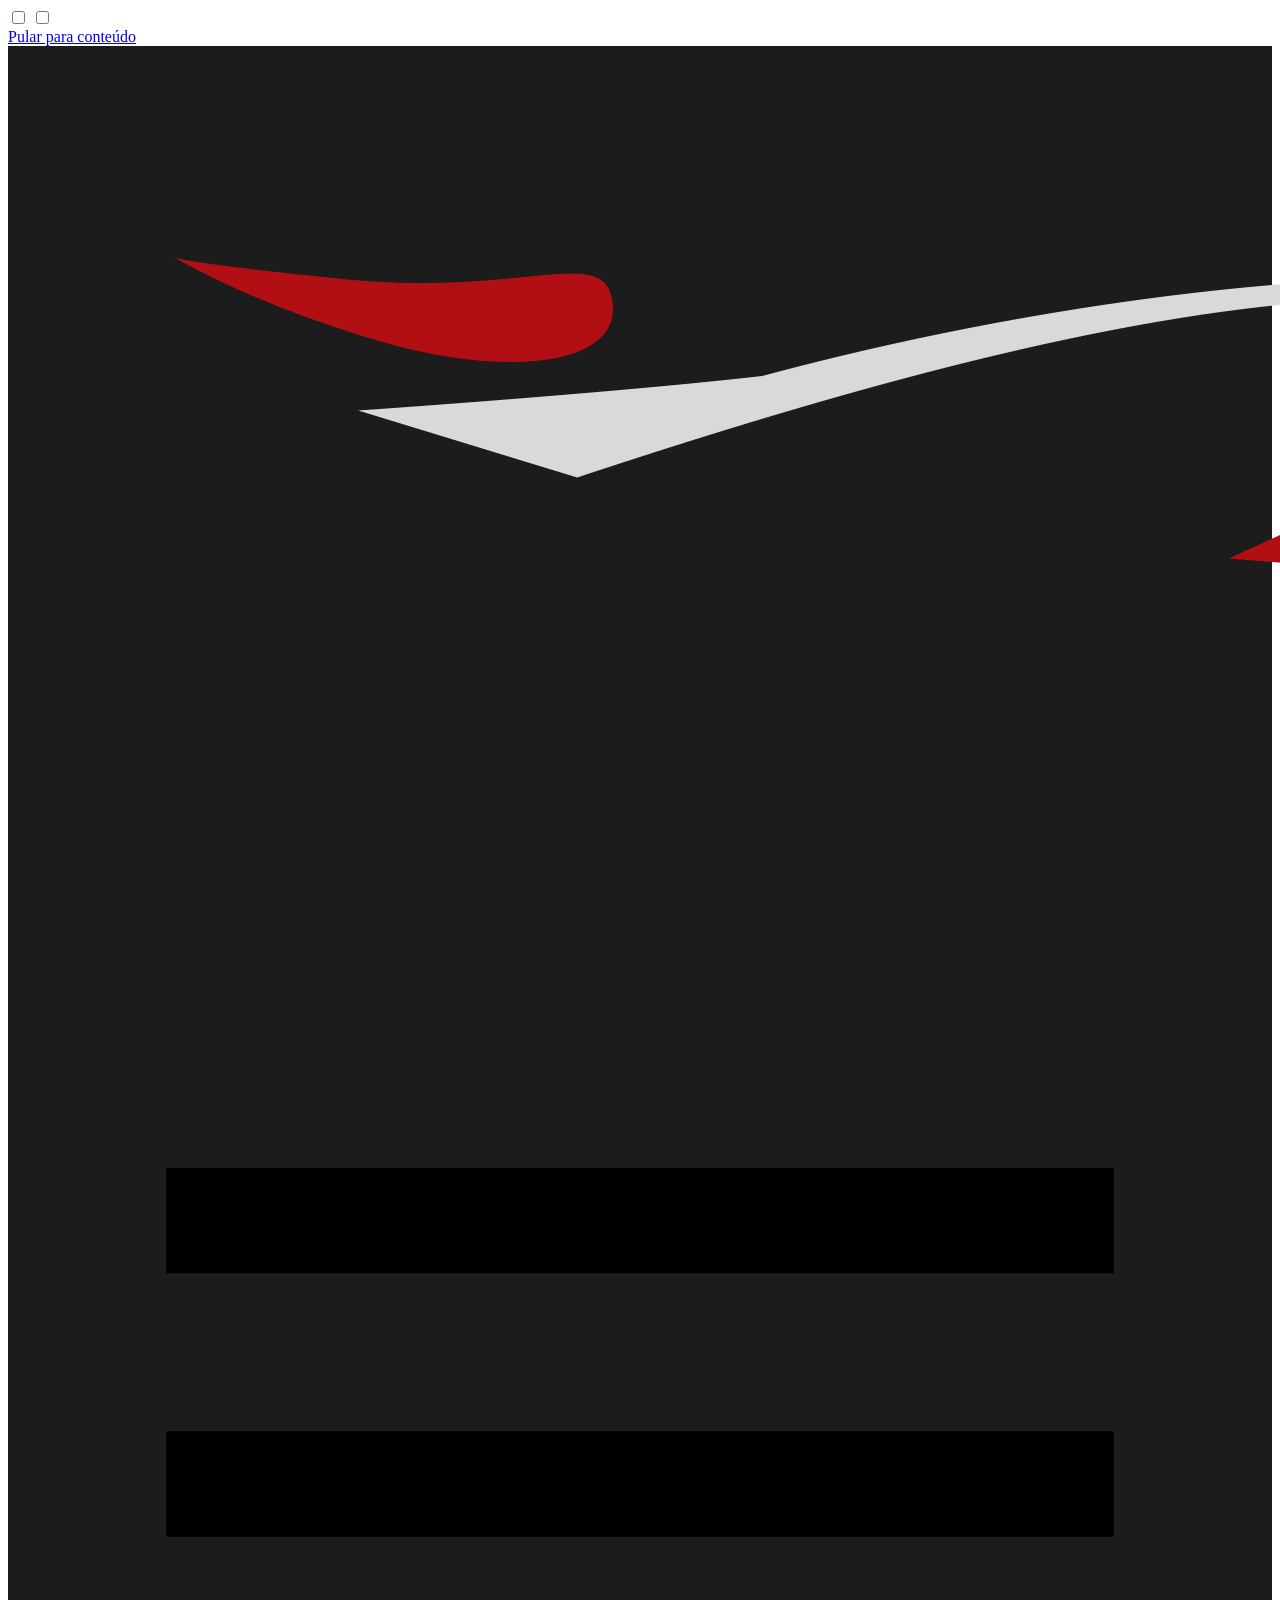
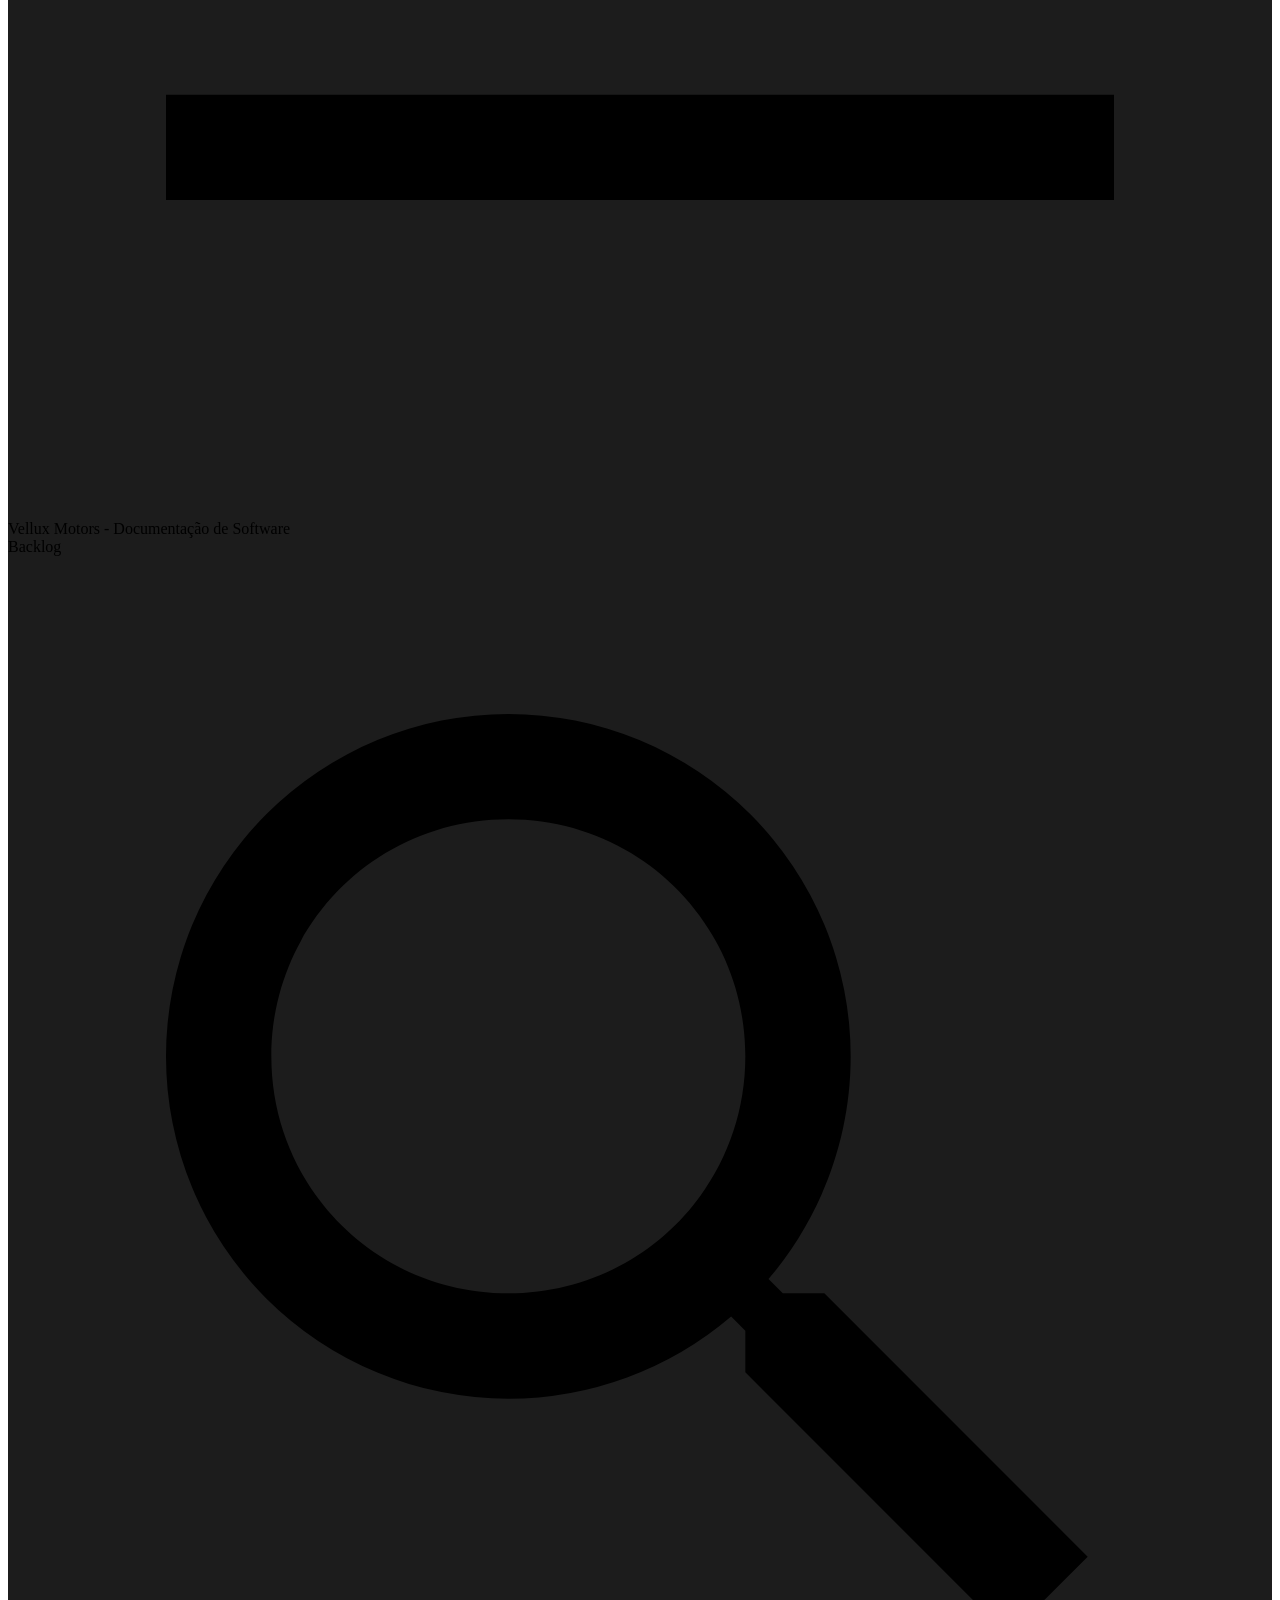
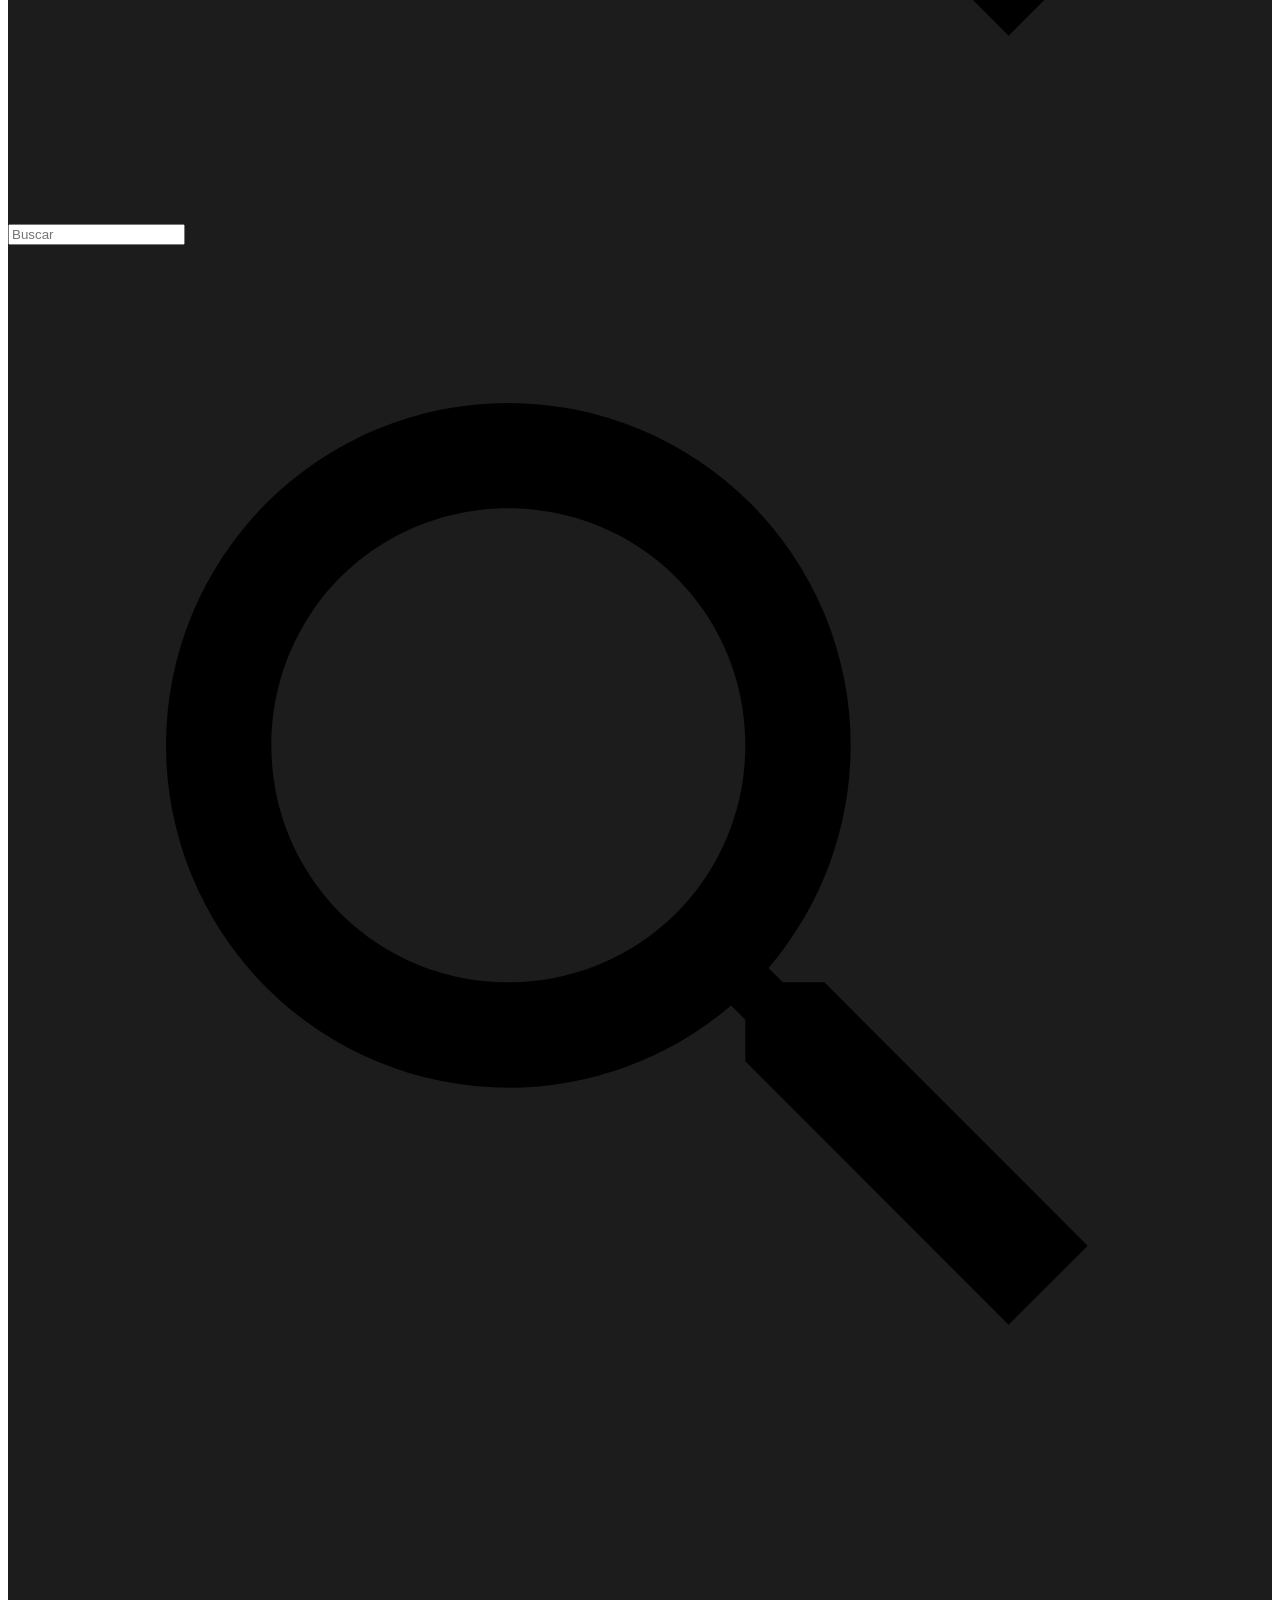
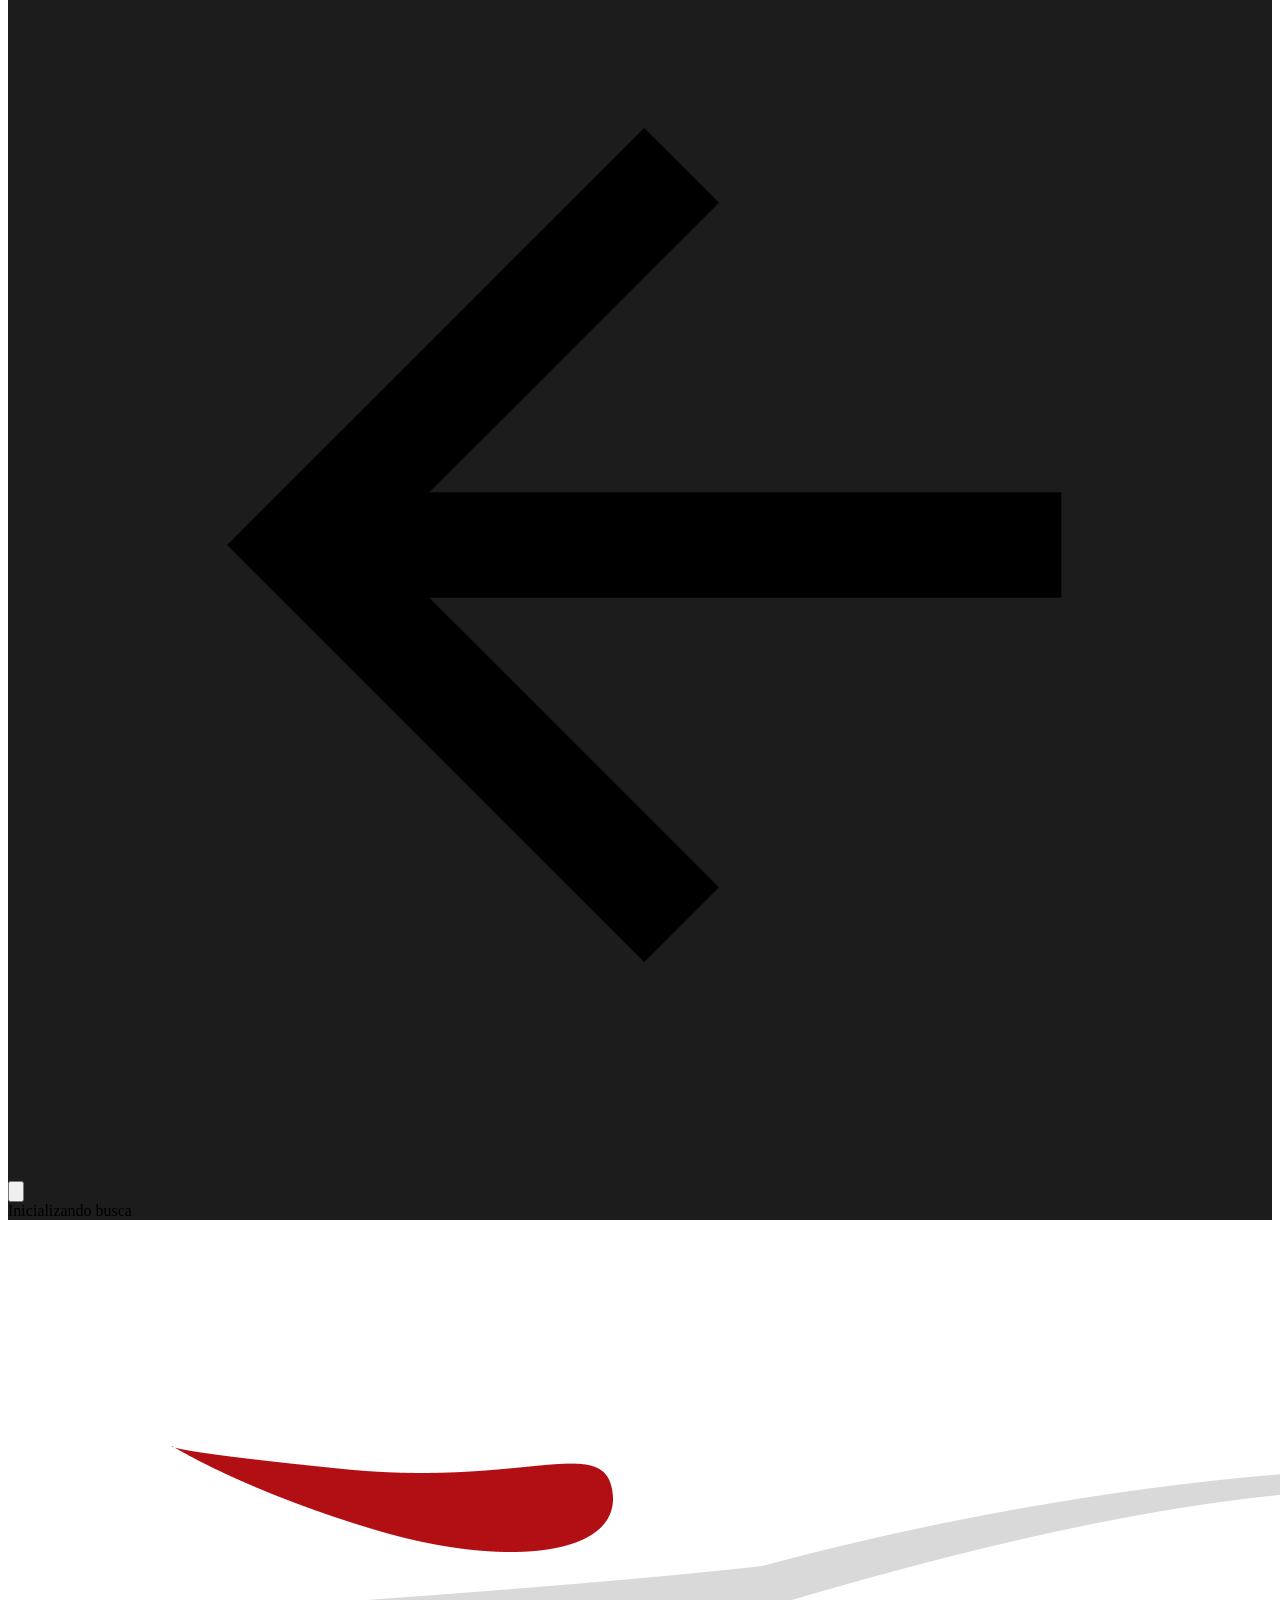
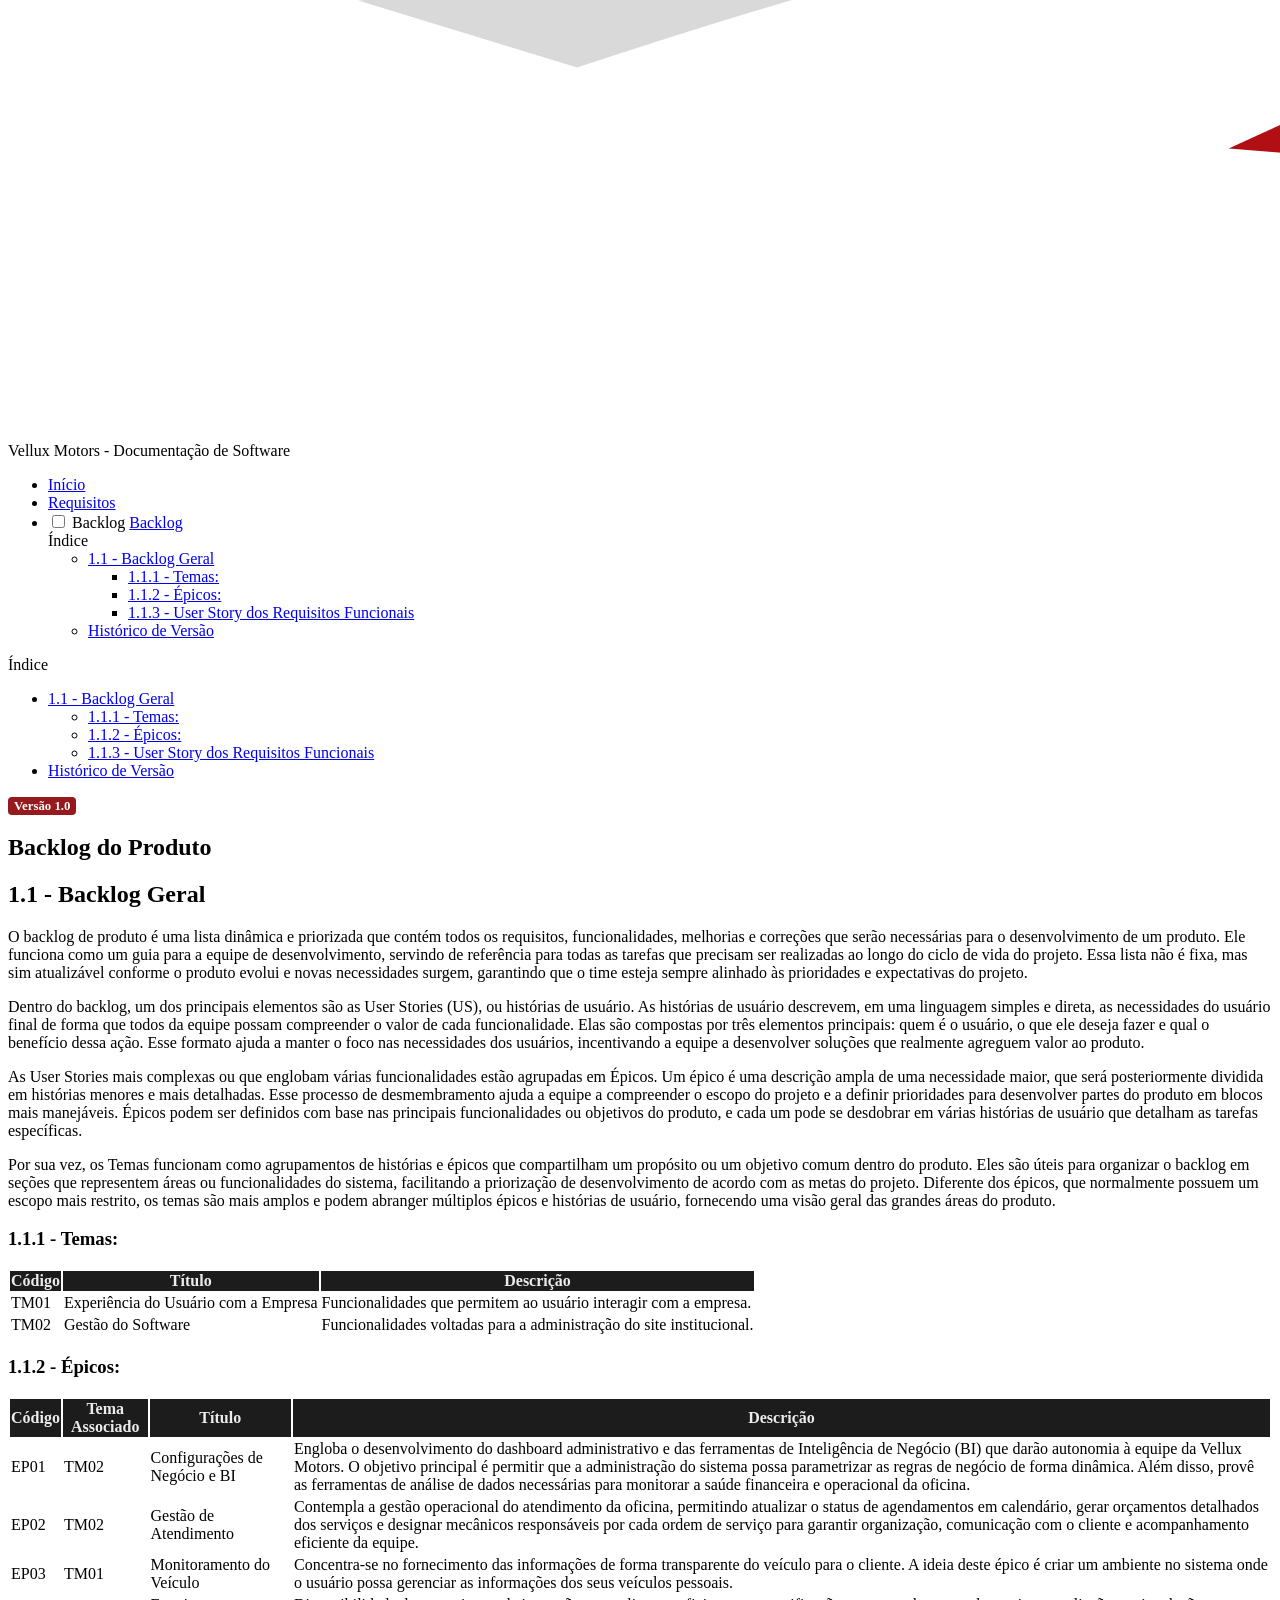
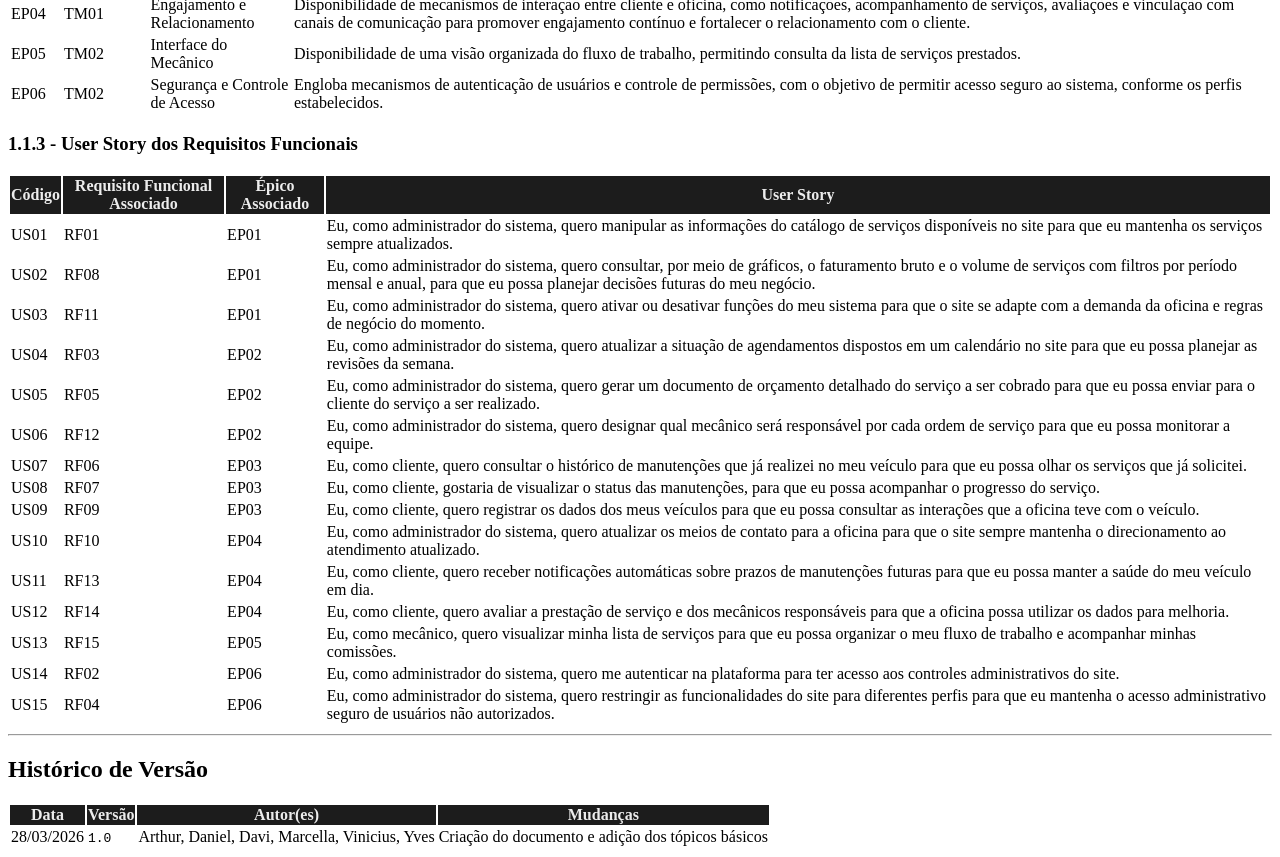
==== pages/backlog/index.html @ 157ed8d1 "Deployed 8b0c103 with MkDocs version: 1.6.1" ====
<!doctype html>
<html lang="pt" class="no-js">
  <head>
    
      <meta charset="utf-8">
      <meta name="viewport" content="width=device-width,initial-scale=1">
      
      
      
      
        <link rel="prev" href="../requisitos/">
      
      
      
        
      
      
      <link rel="icon" href="../../assets/VelluxMotorsFavicon.png">
      <meta name="generator" content="mkdocs-1.6.1, mkdocs-material-9.7.6">
    
    
      
        <title>Backlog - Vellux Motors - Documentação de Software</title>
      
    
    
      <link rel="stylesheet" href="../../assets/stylesheets/main.484c7ddc.min.css">
      
      


    
    
      
    
    
      
        
        
        <link rel="preconnect" href="https://fonts.gstatic.com" crossorigin>
        <link rel="stylesheet" href="https://fonts.googleapis.com/css?family=Roboto:300,300i,400,400i,700,700i%7CRoboto+Mono:400,400i,700,700i&display=fallback">
        <style>:root{--md-text-font:"Roboto";--md-code-font:"Roboto Mono"}</style>
      
    
    
      <link rel="stylesheet" href="../../stylesheets/styles.css">
    
    <script>__md_scope=new URL("../..",location),__md_hash=e=>[...e].reduce(((e,_)=>(e<<5)-e+_.charCodeAt(0)),0),__md_get=(e,_=localStorage,t=__md_scope)=>JSON.parse(_.getItem(t.pathname+"."+e)),__md_set=(e,_,t=localStorage,a=__md_scope)=>{try{t.setItem(a.pathname+"."+e,JSON.stringify(_))}catch(e){}}</script>
    
      

    
    
  </head>
  
  
    <body dir="ltr">
  
    
    <input class="md-toggle" data-md-toggle="drawer" type="checkbox" id="__drawer" autocomplete="off">
    <input class="md-toggle" data-md-toggle="search" type="checkbox" id="__search" autocomplete="off">
    <label class="md-overlay" for="__drawer"></label>
    <div data-md-component="skip">
      
        
        <a href="#backlog-do-produto" class="md-skip">
          Pular para conteúdo
        </a>
      
    </div>
    <div data-md-component="announce">
      
    </div>
    
    
      

  

<header class="md-header md-header--shadow" data-md-component="header">
  <nav class="md-header__inner md-grid" aria-label="Cabeçalho">
    <a href="../.." title="Vellux Motors - Documentação de Software" class="md-header__button md-logo" aria-label="Vellux Motors - Documentação de Software" data-md-component="logo">
      
  <img src="../../assets/VelluxMotorsLogo.png" alt="logo">

    </a>
    <label class="md-header__button md-icon" for="__drawer">
      
      <svg xmlns="http://www.w3.org/2000/svg" viewBox="0 0 24 24"><path d="M3 6h18v2H3zm0 5h18v2H3zm0 5h18v2H3z"/></svg>
    </label>
    <div class="md-header__title" data-md-component="header-title">
      <div class="md-header__ellipsis">
        <div class="md-header__topic">
          <span class="md-ellipsis">
            Vellux Motors - Documentação de Software
          </span>
        </div>
        <div class="md-header__topic" data-md-component="header-topic">
          <span class="md-ellipsis">
            
              Backlog
            
          </span>
        </div>
      </div>
    </div>
    
    
      <script>var palette=__md_get("__palette");if(palette&&palette.color){if("(prefers-color-scheme)"===palette.color.media){var media=matchMedia("(prefers-color-scheme: light)"),input=document.querySelector(media.matches?"[data-md-color-media='(prefers-color-scheme: light)']":"[data-md-color-media='(prefers-color-scheme: dark)']");palette.color.media=input.getAttribute("data-md-color-media"),palette.color.scheme=input.getAttribute("data-md-color-scheme"),palette.color.primary=input.getAttribute("data-md-color-primary"),palette.color.accent=input.getAttribute("data-md-color-accent")}for(var[key,value]of Object.entries(palette.color))document.body.setAttribute("data-md-color-"+key,value)}</script>
    
    
    
      
      
        <label class="md-header__button md-icon" for="__search">
          
          <svg xmlns="http://www.w3.org/2000/svg" viewBox="0 0 24 24"><path d="M9.5 3A6.5 6.5 0 0 1 16 9.5c0 1.61-.59 3.09-1.56 4.23l.27.27h.79l5 5-1.5 1.5-5-5v-.79l-.27-.27A6.52 6.52 0 0 1 9.5 16 6.5 6.5 0 0 1 3 9.5 6.5 6.5 0 0 1 9.5 3m0 2C7 5 5 7 5 9.5S7 14 9.5 14 14 12 14 9.5 12 5 9.5 5"/></svg>
        </label>
        <div class="md-search" data-md-component="search" role="dialog">
  <label class="md-search__overlay" for="__search"></label>
  <div class="md-search__inner" role="search">
    <form class="md-search__form" name="search">
      <input type="text" class="md-search__input" name="query" aria-label="Buscar" placeholder="Buscar" autocapitalize="off" autocorrect="off" autocomplete="off" spellcheck="false" data-md-component="search-query" required>
      <label class="md-search__icon md-icon" for="__search">
        
        <svg xmlns="http://www.w3.org/2000/svg" viewBox="0 0 24 24"><path d="M9.5 3A6.5 6.5 0 0 1 16 9.5c0 1.61-.59 3.09-1.56 4.23l.27.27h.79l5 5-1.5 1.5-5-5v-.79l-.27-.27A6.52 6.52 0 0 1 9.5 16 6.5 6.5 0 0 1 3 9.5 6.5 6.5 0 0 1 9.5 3m0 2C7 5 5 7 5 9.5S7 14 9.5 14 14 12 14 9.5 12 5 9.5 5"/></svg>
        
        <svg xmlns="http://www.w3.org/2000/svg" viewBox="0 0 24 24"><path d="M20 11v2H8l5.5 5.5-1.42 1.42L4.16 12l7.92-7.92L13.5 5.5 8 11z"/></svg>
      </label>
      <nav class="md-search__options" aria-label="Pesquisar">
        
        <button type="reset" class="md-search__icon md-icon" title="Limpar" aria-label="Limpar" tabindex="-1">
          
          <svg xmlns="http://www.w3.org/2000/svg" viewBox="0 0 24 24"><path d="M19 6.41 17.59 5 12 10.59 6.41 5 5 6.41 10.59 12 5 17.59 6.41 19 12 13.41 17.59 19 19 17.59 13.41 12z"/></svg>
        </button>
      </nav>
      
    </form>
    <div class="md-search__output">
      <div class="md-search__scrollwrap" tabindex="0" data-md-scrollfix>
        <div class="md-search-result" data-md-component="search-result">
          <div class="md-search-result__meta">
            Inicializando busca
          </div>
          <ol class="md-search-result__list" role="presentation"></ol>
        </div>
      </div>
    </div>
  </div>
</div>
      
    
    
  </nav>
  
</header>
    
    <div class="md-container" data-md-component="container">
      
      
        
          
        
      
      <main class="md-main" data-md-component="main">
        <div class="md-main__inner md-grid">
          
            
              
              <div class="md-sidebar md-sidebar--primary" data-md-component="sidebar" data-md-type="navigation" >
                <div class="md-sidebar__scrollwrap">
                  <div class="md-sidebar__inner">
                    



<nav class="md-nav md-nav--primary" aria-label="Navegação" data-md-level="0">
  <label class="md-nav__title" for="__drawer">
    <a href="../.." title="Vellux Motors - Documentação de Software" class="md-nav__button md-logo" aria-label="Vellux Motors - Documentação de Software" data-md-component="logo">
      
  <img src="../../assets/VelluxMotorsLogo.png" alt="logo">

    </a>
    Vellux Motors - Documentação de Software
  </label>
  
  <ul class="md-nav__list" data-md-scrollfix>
    
      
      
  
  
  
  
    <li class="md-nav__item">
      <a href="../.." class="md-nav__link">
        
  
  
  <span class="md-ellipsis">
    
  
    Início
  

    
  </span>
  
  

      </a>
    </li>
  

    
      
      
  
  
  
  
    <li class="md-nav__item">
      <a href="../requisitos/" class="md-nav__link">
        
  
  
  <span class="md-ellipsis">
    
  
    Requisitos
  

    
  </span>
  
  

      </a>
    </li>
  

    
      
      
  
  
    
  
  
  
    <li class="md-nav__item md-nav__item--active">
      
      <input class="md-nav__toggle md-toggle" type="checkbox" id="__toc">
      
      
        
      
      
        <label class="md-nav__link md-nav__link--active" for="__toc">
          
  
  
  <span class="md-ellipsis">
    
  
    Backlog
  

    
  </span>
  
  

          <span class="md-nav__icon md-icon"></span>
        </label>
      
      <a href="./" class="md-nav__link md-nav__link--active">
        
  
  
  <span class="md-ellipsis">
    
  
    Backlog
  

    
  </span>
  
  

      </a>
      
        

<nav class="md-nav md-nav--secondary" aria-label="Índice">
  
  
  
    
  
  
    <label class="md-nav__title" for="__toc">
      <span class="md-nav__icon md-icon"></span>
      Índice
    </label>
    <ul class="md-nav__list" data-md-component="toc" data-md-scrollfix>
      
        <li class="md-nav__item">
  <a href="#11-backlog-geral" class="md-nav__link">
    <span class="md-ellipsis">
      
        1.1 - Backlog Geral
      
    </span>
  </a>
  
    <nav class="md-nav" aria-label="1.1 - Backlog Geral">
      <ul class="md-nav__list">
        
          <li class="md-nav__item">
  <a href="#111-temas" class="md-nav__link">
    <span class="md-ellipsis">
      
        1.1.1 - Temas:
      
    </span>
  </a>
  
</li>
        
          <li class="md-nav__item">
  <a href="#112-epicos" class="md-nav__link">
    <span class="md-ellipsis">
      
        1.1.2 - Épicos:
      
    </span>
  </a>
  
</li>
        
          <li class="md-nav__item">
  <a href="#113-user-story-dos-requisitos-funcionais" class="md-nav__link">
    <span class="md-ellipsis">
      
        1.1.3 - User Story dos Requisitos Funcionais
      
    </span>
  </a>
  
</li>
        
      </ul>
    </nav>
  
</li>
      
        <li class="md-nav__item">
  <a href="#historico-de-versao" class="md-nav__link">
    <span class="md-ellipsis">
      
        Histórico de Versão
      
    </span>
  </a>
  
</li>
      
    </ul>
  
</nav>
      
    </li>
  

    
  </ul>
</nav>
                  </div>
                </div>
              </div>
            
            
              
              <div class="md-sidebar md-sidebar--secondary" data-md-component="sidebar" data-md-type="toc" >
                <div class="md-sidebar__scrollwrap">
                  <div class="md-sidebar__inner">
                    

<nav class="md-nav md-nav--secondary" aria-label="Índice">
  
  
  
    
  
  
    <label class="md-nav__title" for="__toc">
      <span class="md-nav__icon md-icon"></span>
      Índice
    </label>
    <ul class="md-nav__list" data-md-component="toc" data-md-scrollfix>
      
        <li class="md-nav__item">
  <a href="#11-backlog-geral" class="md-nav__link">
    <span class="md-ellipsis">
      
        1.1 - Backlog Geral
      
    </span>
  </a>
  
    <nav class="md-nav" aria-label="1.1 - Backlog Geral">
      <ul class="md-nav__list">
        
          <li class="md-nav__item">
  <a href="#111-temas" class="md-nav__link">
    <span class="md-ellipsis">
      
        1.1.1 - Temas:
      
    </span>
  </a>
  
</li>
        
          <li class="md-nav__item">
  <a href="#112-epicos" class="md-nav__link">
    <span class="md-ellipsis">
      
        1.1.2 - Épicos:
      
    </span>
  </a>
  
</li>
        
          <li class="md-nav__item">
  <a href="#113-user-story-dos-requisitos-funcionais" class="md-nav__link">
    <span class="md-ellipsis">
      
        1.1.3 - User Story dos Requisitos Funcionais
      
    </span>
  </a>
  
</li>
        
      </ul>
    </nav>
  
</li>
      
        <li class="md-nav__item">
  <a href="#historico-de-versao" class="md-nav__link">
    <span class="md-ellipsis">
      
        Histórico de Versão
      
    </span>
  </a>
  
</li>
      
    </ul>
  
</nav>
                  </div>
                </div>
              </div>
            
          
          
            <div class="md-content" data-md-component="content">
              
              <article class="md-content__inner md-typeset">
                
                  



<p><span style="background-color:#96191d; color:white; font-size:0.8em; font-weight: bold; padding:2px 6px; border-radius:4px;">Versão 1.0</span></p>
<h1 id="backlog-do-produto">Backlog do Produto</h1>
<h2 id="11-backlog-geral">1.1 - Backlog Geral</h2>
<p>O backlog de produto é uma lista dinâmica e priorizada que contém todos os requisitos, funcionalidades, melhorias e correções que serão necessárias para o desenvolvimento de um produto. Ele funciona como um guia para a equipe de desenvolvimento, servindo de referência para todas as tarefas que precisam ser realizadas ao longo do ciclo de vida do projeto. Essa lista não é fixa, mas sim atualizável conforme o produto evolui e novas necessidades surgem, garantindo que o time esteja sempre alinhado às prioridades e expectativas do projeto.</p>
<p>Dentro do backlog, um dos principais elementos são as User Stories (US), ou histórias de usuário. As histórias de usuário descrevem, em uma linguagem simples e direta, as necessidades do usuário final de forma que todos da equipe possam compreender o valor de cada funcionalidade. Elas são compostas por três elementos principais: quem é o usuário, o que ele deseja fazer e qual o benefício dessa ação. Esse formato ajuda a manter o foco nas necessidades dos usuários, incentivando a equipe a desenvolver soluções que realmente agreguem valor ao produto.</p>
<p>As User Stories mais complexas ou que englobam várias funcionalidades estão agrupadas em Épicos. Um épico é uma descrição ampla de uma necessidade maior, que será posteriormente dividida em histórias menores e mais detalhadas. Esse processo de desmembramento ajuda a equipe a compreender o escopo do projeto e a definir prioridades para desenvolver partes do produto em blocos mais manejáveis. Épicos podem ser definidos com base nas principais funcionalidades ou objetivos do produto, e cada um pode se desdobrar em várias histórias de usuário que detalham as tarefas específicas.</p>
<p>Por sua vez, os Temas funcionam como agrupamentos de histórias e épicos que compartilham um propósito ou um objetivo comum dentro do produto. Eles são úteis para organizar o backlog em seções que representem áreas ou funcionalidades do sistema, facilitando a priorização de desenvolvimento de acordo com as metas do projeto. Diferente dos épicos, que normalmente possuem um escopo mais restrito, os temas são mais amplos e podem abranger múltiplos épicos e histórias de usuário, fornecendo uma visão geral das grandes áreas do produto.</p>
<h3 id="111-temas">1.1.1 - Temas:</h3>
<table>
<thead>
<tr>
<th>Código</th>
<th>Título</th>
<th>Descrição</th>
</tr>
</thead>
<tbody>
<tr>
<td>TM01</td>
<td>Experiência do Usuário com a Empresa</td>
<td>Funcionalidades que permitem ao usuário interagir com a empresa.</td>
</tr>
<tr>
<td>TM02</td>
<td>Gestão do Software</td>
<td>Funcionalidades voltadas para a administração do site institucional.</td>
</tr>
</tbody>
</table>
<h3 id="112-epicos">1.1.2 - Épicos:</h3>
<table>
<thead>
<tr>
<th>Código</th>
<th>Tema Associado</th>
<th>Título</th>
<th>Descrição</th>
</tr>
</thead>
<tbody>
<tr>
<td>EP01</td>
<td>TM02</td>
<td>Configurações de Negócio e BI</td>
<td>Engloba o desenvolvimento do dashboard administrativo e das ferramentas de Inteligência de Negócio (BI) que darão autonomia à equipe da Vellux Motors. O objetivo principal é permitir que a administração do sistema possa parametrizar as regras de negócio de forma dinâmica. Além disso, provê as ferramentas de análise de dados necessárias para monitorar a saúde financeira e operacional da oficina.</td>
</tr>
<tr>
<td>EP02</td>
<td>TM02</td>
<td>Gestão de Atendimento</td>
<td>Contempla a gestão operacional do atendimento da oficina, permitindo atualizar o status de agendamentos em calendário, gerar orçamentos detalhados dos serviços e designar mecânicos responsáveis por cada ordem de serviço para garantir organização, comunicação com o cliente e acompanhamento eficiente da equipe.</td>
</tr>
<tr>
<td>EP03</td>
<td>TM01</td>
<td>Monitoramento do Veículo</td>
<td>Concentra-se no fornecimento das informações de forma transparente do veículo para o cliente. A ideia deste épico é criar um ambiente no sistema onde o usuário possa gerenciar as informações dos seus veículos pessoais.</td>
</tr>
<tr>
<td>EP04</td>
<td>TM01</td>
<td>Engajamento e Relacionamento</td>
<td>Disponibilidade de mecanismos de interação entre cliente e oficina, como notificações, acompanhamento de serviços, avaliações e vinculação com canais de comunicação para promover engajamento contínuo e fortalecer o relacionamento com o cliente.</td>
</tr>
<tr>
<td>EP05</td>
<td>TM02</td>
<td>Interface do Mecânico</td>
<td>Disponibilidade de uma visão organizada do fluxo de trabalho, permitindo consulta da lista de serviços prestados.</td>
</tr>
<tr>
<td>EP06</td>
<td>TM02</td>
<td>Segurança e Controle de Acesso</td>
<td>Engloba mecanismos de autenticação de usuários e controle de permissões, com o objetivo de permitir acesso seguro ao sistema, conforme os perfis estabelecidos.</td>
</tr>
</tbody>
</table>
<h3 id="113-user-story-dos-requisitos-funcionais">1.1.3 - User Story dos Requisitos Funcionais</h3>
<table>
<thead>
<tr>
<th>Código</th>
<th>Requisito Funcional Associado</th>
<th>Épico Associado</th>
<th>User Story</th>
</tr>
</thead>
<tbody>
<tr>
<td>US01</td>
<td>RF01</td>
<td>EP01</td>
<td>Eu, como administrador do sistema, quero manipular as informações do catálogo de serviços disponíveis no site para que eu mantenha os serviços sempre atualizados.</td>
</tr>
<tr>
<td>US02</td>
<td>RF08</td>
<td>EP01</td>
<td>Eu, como administrador do sistema, quero consultar, por meio de gráficos, o faturamento bruto e o volume de serviços com filtros por período mensal e anual, para que eu possa planejar decisões futuras do meu negócio.</td>
</tr>
<tr>
<td>US03</td>
<td>RF11</td>
<td>EP01</td>
<td>Eu, como administrador do sistema, quero ativar ou desativar funções do meu sistema para que o site se adapte com a demanda da oficina e regras de negócio do momento.</td>
</tr>
<tr>
<td>US04</td>
<td>RF03</td>
<td>EP02</td>
<td>Eu, como administrador do sistema, quero atualizar a situação de agendamentos dispostos em um calendário no site para que eu possa planejar as revisões da semana.</td>
</tr>
<tr>
<td>US05</td>
<td>RF05</td>
<td>EP02</td>
<td>Eu, como administrador do sistema, quero gerar um documento de orçamento detalhado do serviço a ser cobrado para que eu possa enviar para o cliente do serviço a ser realizado.</td>
</tr>
<tr>
<td>US06</td>
<td>RF12</td>
<td>EP02</td>
<td>Eu, como administrador do sistema, quero designar qual mecânico será responsável por cada ordem de serviço para que eu possa monitorar a equipe.</td>
</tr>
<tr>
<td>US07</td>
<td>RF06</td>
<td>EP03</td>
<td>Eu, como cliente, quero consultar o histórico de manutenções que já realizei no meu veículo para que eu possa olhar os serviços que já solicitei.</td>
</tr>
<tr>
<td>US08</td>
<td>RF07</td>
<td>EP03</td>
<td>Eu, como cliente, gostaria de visualizar o status das manutenções, para que eu possa acompanhar o progresso do serviço.</td>
</tr>
<tr>
<td>US09</td>
<td>RF09</td>
<td>EP03</td>
<td>Eu, como cliente, quero registrar os dados dos meus veículos para que eu possa consultar as interações que a oficina teve com o veículo.</td>
</tr>
<tr>
<td>US10</td>
<td>RF10</td>
<td>EP04</td>
<td>Eu, como administrador do sistema, quero atualizar os meios de contato para a oficina para que o site sempre mantenha o direcionamento ao atendimento atualizado.</td>
</tr>
<tr>
<td>US11</td>
<td>RF13</td>
<td>EP04</td>
<td>Eu, como cliente, quero receber notificações automáticas sobre prazos de manutenções futuras para que eu possa manter a saúde do meu veículo em dia.</td>
</tr>
<tr>
<td>US12</td>
<td>RF14</td>
<td>EP04</td>
<td>Eu, como cliente, quero avaliar a prestação de serviço e dos mecânicos responsáveis para que a oficina possa utilizar os dados para melhoria.</td>
</tr>
<tr>
<td>US13</td>
<td>RF15</td>
<td>EP05</td>
<td>Eu, como mecânico, quero visualizar minha lista de serviços para que eu possa organizar o meu fluxo de trabalho e acompanhar minhas comissões.</td>
</tr>
<tr>
<td>US14</td>
<td>RF02</td>
<td>EP06</td>
<td>Eu, como administrador do sistema, quero me autenticar na plataforma para ter acesso aos controles administrativos do site.</td>
</tr>
<tr>
<td>US15</td>
<td>RF04</td>
<td>EP06</td>
<td>Eu, como administrador do sistema, quero restringir as funcionalidades do site para diferentes perfis para que eu mantenha o acesso administrativo seguro de usuários não autorizados.</td>
</tr>
</tbody>
</table>
<hr />
<h2 id="historico-de-versao">Histórico de Versão</h2>
<table>
<thead>
<tr>
<th>Data</th>
<th>Versão</th>
<th>Autor(es)</th>
<th>Mudanças</th>
</tr>
</thead>
<tbody>
<tr>
<td>28/03/2026</td>
<td><code>1.0</code></td>
<td>Arthur, Daniel, Davi, Marcella, Vinicius, Yves</td>
<td>Criação do documento e adição dos tópicos básicos</td>
</tr>
</tbody>
</table>












                
              </article>
            </div>
          
          
  <script>var tabs=__md_get("__tabs");if(Array.isArray(tabs))e:for(var set of document.querySelectorAll(".tabbed-set")){var labels=set.querySelector(".tabbed-labels");for(var tab of tabs)for(var label of labels.getElementsByTagName("label"))if(label.innerText.trim()===tab){var input=document.getElementById(label.htmlFor);input.checked=!0;continue e}}</script>

<script>var target=document.getElementById(location.hash.slice(1));target&&target.name&&(target.checked=target.name.startsWith("__tabbed_"))</script>
        </div>
        
          <button type="button" class="md-top md-icon" data-md-component="top" hidden>
  
  <svg xmlns="http://www.w3.org/2000/svg" viewBox="0 0 24 24"><path d="M13 20h-2V8l-5.5 5.5-1.42-1.42L12 4.16l7.92 7.92-1.42 1.42L13 8z"/></svg>
  Voltar para o topo
</button>
        
      </main>
      
        <footer class="md-footer">
  
  <div class="md-footer-meta md-typeset">
    <div class="md-footer-meta__inner md-grid">
      <div class="md-copyright">
  
  
    Made with
    <a href="https://squidfunk.github.io/mkdocs-material/" target="_blank" rel="noopener">
      Material for MkDocs
    </a>
  
</div>
      
    </div>
  </div>
</footer>
      
    </div>
    <div class="md-dialog" data-md-component="dialog">
      <div class="md-dialog__inner md-typeset"></div>
    </div>
    
    
    
      
      
      <script id="__config" type="application/json">{"annotate": null, "base": "../..", "features": ["content.code.annotate", "content.tabs.link", "header.autohide", "navigation.instant", "navigation.top", "navigation.tracking"], "search": "../../assets/javascripts/workers/search.2c215733.min.js", "tags": null, "translations": {"clipboard.copied": "Copiado para \u00e1rea de transfer\u00eancia", "clipboard.copy": "Copiar para \u00e1rea de transfer\u00eancia", "search.result.more.one": "mais 1 nesta p\u00e1gina", "search.result.more.other": "# mais nesta p\u00e1gina", "search.result.none": "Nenhum documento encontrado", "search.result.one": "1 documento encontrado", "search.result.other": "# documentos encontrados", "search.result.placeholder": "Digite para iniciar a busca", "search.result.term.missing": "Ausente", "select.version": "Selecione a vers\u00e3o"}, "version": null}</script>
    
    
      <script src="../../assets/javascripts/bundle.79ae519e.min.js"></script>
      
    
  </body>
</html>
---- assets/stylesheets/main.484c7ddc.min.css ----
@charset "UTF-8";html{-webkit-text-size-adjust:none;-moz-text-size-adjust:none;text-size-adjust:none;box-sizing:border-box}*,:after,:before{box-sizing:inherit}@media (prefers-reduced-motion){*,:after,:before{transition:none!important}}body{margin:0}a,button,input,label{-webkit-tap-highlight-color:transparent}a{color:inherit;text-decoration:none}hr{border:0;box-sizing:initial;display:block;height:.05rem;overflow:visible;padding:0}small{font-size:80%}sub,sup{line-height:1em}img{border-style:none}table{border-collapse:initial;border-spacing:0}td,th{font-weight:400;vertical-align:top}button{background:#0000;border:0;font-family:inherit;font-size:inherit;margin:0;padding:0}input{border:0;outline:none}:root{--md-primary-fg-color:#4051b5;--md-primary-fg-color--light:#5d6cc0;--md-primary-fg-color--dark:#303fa1;--md-primary-bg-color:#fff;--md-primary-bg-color--light:#ffffffb3;--md-accent-fg-color:#526cfe;--md-accent-fg-color--transparent:#526cfe1a;--md-accent-bg-color:#fff;--md-accent-bg-color--light:#ffffffb3}[data-md-color-scheme=default]{color-scheme:light}[data-md-color-scheme=default] img[src$="#gh-dark-mode-only"],[data-md-color-scheme=default] img[src$="#only-dark"]{display:none}:root,[data-md-color-scheme=default]{--md-hue:225deg;--md-default-fg-color:#000000de;--md-default-fg-color--light:#0000008a;--md-default-fg-color--lighter:#00000052;--md-default-fg-color--lightest:#00000012;--md-default-bg-color:#fff;--md-default-bg-color--light:#ffffffb3;--md-default-bg-color--lighter:#ffffff4d;--md-default-bg-color--lightest:#ffffff1f;--md-code-fg-color:#36464e;--md-code-bg-color:#f5f5f5;--md-code-bg-color--light:#f5f5f5b3;--md-code-bg-color--lighter:#f5f5f54d;--md-code-hl-color:#4287ff;--md-code-hl-color--light:#4287ff1a;--md-code-hl-number-color:#d52a2a;--md-code-hl-special-color:#db1457;--md-code-hl-function-color:#a846b9;--md-code-hl-constant-color:#6e59d9;--md-code-hl-keyword-color:#3f6ec6;--md-code-hl-string-color:#1c7d4d;--md-code-hl-name-color:var(--md-code-fg-color);--md-code-hl-operator-color:var(--md-default-fg-color--light);--md-code-hl-punctuation-color:var(--md-default-fg-color--light);--md-code-hl-comment-color:var(--md-default-fg-color--light);--md-code-hl-generic-color:var(--md-default-fg-color--light);--md-code-hl-variable-color:var(--md-default-fg-color--light);--md-typeset-color:var(--md-default-fg-color);--md-typeset-a-color:var(--md-primary-fg-color);--md-typeset-del-color:#f5503d26;--md-typeset-ins-color:#0bd57026;--md-typeset-kbd-color:#fafafa;--md-typeset-kbd-accent-color:#fff;--md-typeset-kbd-border-color:#b8b8b8;--md-typeset-mark-color:#ffff0080;--md-typeset-table-color:#0000001f;--md-typeset-table-color--light:rgba(0,0,0,.035);--md-admonition-fg-color:var(--md-default-fg-color);--md-admonition-bg-color:var(--md-default-bg-color);--md-warning-fg-color:#000000de;--md-warning-bg-color:#ff9;--md-footer-fg-color:#fff;--md-footer-fg-color--light:#ffffffb3;--md-footer-fg-color--lighter:#ffffff73;--md-footer-bg-color:#000000de;--md-footer-bg-color--dark:#00000052;--md-shadow-z1:0 0.2rem 0.5rem #0000000d,0 0 0.05rem #0000001a;--md-shadow-z2:0 0.2rem 0.5rem #0000001a,0 0 0.05rem #00000040;--md-shadow-z3:0 0.2rem 0.5rem #0003,0 0 0.05rem #00000059}.md-icon svg{fill:currentcolor;display:block;height:1.2rem;width:1.2rem}body{-webkit-font-smoothing:antialiased;-moz-osx-font-smoothing:grayscale;--md-text-font-family:var(--md-text-font,_),-apple-system,BlinkMacSystemFont,Helvetica,Arial,sans-serif;--md-code-font-family:var(--md-code-font,_),SFMono-Regular,Consolas,Menlo,monospace}aside,body,input{font-feature-settings:"kern","liga";color:var(--md-typeset-color);font-family:var(--md-text-font-family)}code,kbd,pre{font-feature-settings:"kern";font-family:var(--md-code-font-family)}:root{--md-typeset-table-sort-icon:url('data:image/svg+xml;charset=utf-8,<svg xmlns="http://www.w3.org/2000/svg" viewBox="0 0 24 24"><path d="m18 21-4-4h3V7h-3l4-4 4 4h-3v10h3M2 19v-2h10v2M2 13v-2h7v2M2 7V5h4v2z"/></svg>');--md-typeset-table-sort-icon--asc:url('data:image/svg+xml;charset=utf-8,<svg xmlns="http://www.w3.org/2000/svg" viewBox="0 0 24 24"><path d="M19 17h3l-4 4-4-4h3V3h2M2 17h10v2H2M6 5v2H2V5m0 6h7v2H2z"/></svg>');--md-typeset-table-sort-icon--desc:url('data:image/svg+xml;charset=utf-8,<svg xmlns="http://www.w3.org/2000/svg" viewBox="0 0 24 24"><path d="M19 7h3l-4-4-4 4h3v14h2M2 17h10v2H2M6 5v2H2V5m0 6h7v2H2z"/></svg>')}.md-typeset{-webkit-print-color-adjust:exact;color-adjust:exact;font-size:.8rem;line-height:1.6;overflow-wrap:break-word}@media print{.md-typeset{font-size:.68rem}}.md-typeset blockquote,.md-typeset dl,.md-typeset figure,.md-typeset ol,.md-typeset pre,.md-typeset ul{margin-bottom:1em;margin-top:1em}.md-typeset h1{color:var(--md-default-fg-color--light);font-size:2em;line-height:1.3;margin:0 0 1.25em}.md-typeset h1,.md-typeset h2{font-weight:300;letter-spacing:-.01em}.md-typeset h2{font-size:1.5625em;line-height:1.4;margin:1.6em 0 .64em}.md-typeset h3{font-size:1.25em;font-weight:400;letter-spacing:-.01em;line-height:1.5;margin:1.6em 0 .8em}.md-typeset h2+h3{margin-top:.8em}.md-typeset h4{font-weight:700;letter-spacing:-.01em;margin:1em 0}.md-typeset h5,.md-typeset h6{color:var(--md-default-fg-color--light);font-size:.8em;font-weight:700;letter-spacing:-.01em;margin:1.25em 0}.md-typeset h5{text-transform:uppercase}.md-typeset h5 code{text-transform:none}.md-typeset hr{border-bottom:.05rem solid var(--md-default-fg-color--lightest);display:flow-root;margin:1.5em 0}.md-typeset a{color:var(--md-typeset-a-color);word-break:break-word}.md-typeset a,.md-typeset a:before{transition:color 125ms}.md-typeset a:focus,.md-typeset a:hover{color:var(--md-accent-fg-color)}.md-typeset a:focus code,.md-typeset a:hover code{background-color:var(--md-accent-fg-color--transparent);color:var(--md-accent-fg-color)}.md-typeset a code{color:var(--md-typeset-a-color)}.md-typeset a.focus-visible{outline-color:var(--md-accent-fg-color);outline-offset:.2rem}.md-typeset code,.md-typeset kbd,.md-typeset pre{color:var(--md-code-fg-color);direction:ltr;font-variant-ligatures:none;transition:background-color 125ms}@media print{.md-typeset code,.md-typeset kbd,.md-typeset pre{white-space:pre-wrap}}.md-typeset code{background-color:var(--md-code-bg-color);border-radius:.1rem;-webkit-box-decoration-break:clone;box-decoration-break:clone;font-size:.85em;padding:0 .2941176471em;transition:color 125ms,background-color 125ms;word-break:break-word}.md-typeset code:not(.focus-visible){-webkit-tap-highlight-color:transparent;outline:none}.md-typeset pre{display:flow-root;line-height:1.4;position:relative}.md-typeset pre>code{-webkit-box-decoration-break:slice;box-decoration-break:slice;box-shadow:none;display:block;margin:0;outline-color:var(--md-accent-fg-color);overflow:auto;padding:.7720588235em 1.1764705882em;scrollbar-color:var(--md-default-fg-color--lighter) #0000;scrollbar-width:thin;touch-action:auto;word-break:normal}.md-typeset pre>code:hover{scrollbar-color:var(--md-accent-fg-color) #0000}.md-typeset pre>code::-webkit-scrollbar{height:.2rem;width:.2rem}.md-typeset pre>code::-webkit-scrollbar-thumb{background-color:var(--md-default-fg-color--lighter)}.md-typeset pre>code::-webkit-scrollbar-thumb:hover{background-color:var(--md-accent-fg-color)}.md-typeset kbd{background-color:var(--md-typeset-kbd-color);border-radius:.1rem;box-shadow:0 .1rem 0 .05rem var(--md-typeset-kbd-border-color),0 .1rem 0 var(--md-typeset-kbd-border-color),0 -.1rem .2rem var(--md-typeset-kbd-accent-color) inset;color:var(--md-default-fg-color);display:inline-block;font-size:.75em;padding:0 .6666666667em;vertical-align:text-top;word-break:break-word}.md-typeset mark{background-color:var(--md-typeset-mark-color);-webkit-box-decoration-break:clone;box-decoration-break:clone;color:inherit;word-break:break-word}.md-typeset abbr{cursor:help;text-decoration:none}.md-typeset [data-preview],.md-typeset abbr{border-bottom:.05rem dotted var(--md-default-fg-color--light)}.md-typeset small{opacity:.75}[dir=ltr] .md-typeset sub,[dir=ltr] .md-typeset sup{margin-left:.078125em}[dir=rtl] .md-typeset sub,[dir=rtl] .md-typeset sup{margin-right:.078125em}[dir=ltr] .md-typeset blockquote{padding-left:.6rem}[dir=rtl] .md-typeset blockquote{padding-right:.6rem}[dir=ltr] .md-typeset blockquote{border-left:.2rem solid var(--md-default-fg-color--lighter)}[dir=rtl] .md-typeset blockquote{border-right:.2rem solid var(--md-default-fg-color--lighter)}.md-typeset blockquote{color:var(--md-default-fg-color--light);margin-left:0;margin-right:0}.md-typeset ul{list-style-type:disc}.md-typeset ul[type]{list-style-type:revert-layer}[dir=ltr] .md-typeset ol,[dir=ltr] .md-typeset ul{margin-left:.625em}[dir=rtl] .md-typeset ol,[dir=rtl] .md-typeset ul{margin-right:.625em}.md-typeset ol,.md-typeset ul{padding:0}.md-typeset ol:not([hidden]),.md-typeset ul:not([hidden]){display:flow-root}.md-typeset ol ol,.md-typeset ul ol{list-style-type:lower-alpha}.md-typeset ol ol ol,.md-typeset ul ol ol{list-style-type:lower-roman}.md-typeset ol ol ol ol,.md-typeset ul ol ol ol{list-style-type:upper-alpha}.md-typeset ol ol ol ol ol,.md-typeset ul ol ol ol ol{list-style-type:upper-roman}.md-typeset ol[type],.md-typeset ul[type]{list-style-type:revert-layer}[dir=ltr] .md-typeset ol li,[dir=ltr] .md-typeset ul li{margin-left:1.25em}[dir=rtl] .md-typeset ol li,[dir=rtl] .md-typeset ul li{margin-right:1.25em}.md-typeset ol li,.md-typeset ul li{margin-bottom:.5em}.md-typeset ol li blockquote,.md-typeset ol li p,.md-typeset ul li blockquote,.md-typeset ul li p{margin:.5em 0}.md-typeset ol li:last-child,.md-typeset ul li:last-child{margin-bottom:0}[dir=ltr] .md-typeset ol li ol,[dir=ltr] .md-typeset ol li ul,[dir=ltr] .md-typeset ul li ol,[dir=ltr] .md-typeset ul li ul{margin-left:.625em}[dir=rtl] .md-typeset ol li ol,[dir=rtl] .md-typeset ol li ul,[dir=rtl] .md-typeset ul li ol,[dir=rtl] .md-typeset ul li ul{margin-right:.625em}.md-typeset ol li ol,.md-typeset ol li ul,.md-typeset ul li ol,.md-typeset ul li ul{margin-bottom:.5em;margin-top:.5em}[dir=ltr] .md-typeset dd{margin-left:1.875em}[dir=rtl] .md-typeset dd{margin-right:1.875em}.md-typeset dd{margin-bottom:1.5em;margin-top:1em}.md-typeset img,.md-typeset svg,.md-typeset video{height:auto;max-width:100%}.md-typeset img[align=left]{margin:1em 1em 1em 0}.md-typeset img[align=right]{margin:1em 0 1em 1em}.md-typeset img[align]:only-child{margin-top:0}.md-typeset figure{display:flow-root;margin:1em auto;max-width:100%;text-align:center;width:fit-content}.md-typeset figure img{display:block;margin:0 auto}.md-typeset figcaption{font-style:italic;margin:1em auto;max-width:24rem}.md-typeset iframe{max-width:100%}.md-typeset table:not([class]){background-color:var(--md-default-bg-color);border:.05rem solid var(--md-typeset-table-color);border-radius:.1rem;display:inline-block;font-size:.64rem;max-width:100%;overflow:auto;touch-action:auto}@media print{.md-typeset table:not([class]){display:table}}.md-typeset table:not([class])+*{margin-top:1.5em}.md-typeset table:not([class]) td>:first-child,.md-typeset table:not([class]) th>:first-child{margin-top:0}.md-typeset table:not([class]) td>:last-child,.md-typeset table:not([class]) th>:last-child{margin-bottom:0}.md-typeset table:not([class]) td:not([align]),.md-typeset table:not([class]) th:not([align]){text-align:left}[dir=rtl] .md-typeset table:not([class]) td:not([align]),[dir=rtl] .md-typeset table:not([class]) th:not([align]){text-align:right}.md-typeset table:not([class]) th{font-weight:700;min-width:5rem;padding:.9375em 1.25em;vertical-align:top}.md-typeset table:not([class]) td{border-top:.05rem solid var(--md-typeset-table-color);padding:.9375em 1.25em;vertical-align:top}.md-typeset table:not([class]) tbody tr{transition:background-color 125ms}.md-typeset table:not([class]) tbody tr:hover{background-color:var(--md-typeset-table-color--light);box-shadow:0 .05rem 0 var(--md-default-bg-color) inset}.md-typeset table:not([class]) a{word-break:normal}.md-typeset table th[role=columnheader]{cursor:pointer}[dir=ltr] .md-typeset table th[role=columnheader]:after{margin-left:.5em}[dir=rtl] .md-typeset table th[role=columnheader]:after{margin-right:.5em}.md-typeset table th[role=columnheader]:after{content:"";display:inline-block;height:1.2em;-webkit-mask-image:var(--md-typeset-table-sort-icon);mask-image:var(--md-typeset-table-sort-icon);-webkit-mask-repeat:no-repeat;mask-repeat:no-repeat;-webkit-mask-size:contain;mask-size:contain;transition:background-color 125ms;vertical-align:text-bottom;width:1.2em}.md-typeset table th[role=columnheader]:hover:after{background-color:var(--md-default-fg-color--lighter)}.md-typeset table th[role=columnheader][aria-sort=ascending]:after{background-color:var(--md-default-fg-color--light);-webkit-mask-image:var(--md-typeset-table-sort-icon--asc);mask-image:var(--md-typeset-table-sort-icon--asc)}.md-typeset table th[role=columnheader][aria-sort=descending]:after{background-color:var(--md-default-fg-color--light);-webkit-mask-image:var(--md-typeset-table-sort-icon--desc);mask-image:var(--md-typeset-table-sort-icon--desc)}.md-typeset__scrollwrap{margin:1em -.8rem;overflow-x:auto;touch-action:auto}.md-typeset__table{display:inline-block;margin-bottom:.5em;padding:0 .8rem}@media print{.md-typeset__table{display:block}}html .md-typeset__table table{display:table;margin:0;overflow:hidden;width:100%}@media screen and (max-width:44.984375em){.md-content__inner>pre{margin:1em -.8rem}.md-content__inner>pre code{border-radius:0}}.md-typeset .md-author{border-radius:100%;display:block;flex-shrink:0;height:1.6rem;overflow:hidden;position:relative;transition:color 125ms,transform 125ms;width:1.6rem}.md-typeset .md-author img{display:block}.md-typeset .md-author--more{background:var(--md-default-fg-color--lightest);color:var(--md-default-fg-color--lighter);font-size:.6rem;font-weight:700;line-height:1.6rem;text-align:center}.md-typeset .md-author--long{height:2.4rem;width:2.4rem}.md-typeset a.md-author{transform:scale(1)}.md-typeset a.md-author img{border-radius:100%;filter:grayscale(100%) opacity(75%);transition:filter 125ms}.md-typeset a.md-author:focus,.md-typeset a.md-author:hover{transform:scale(1.1);z-index:1}.md-typeset a.md-author:focus img,.md-typeset a.md-author:hover img{filter:grayscale(0)}.md-banner{background-color:var(--md-footer-bg-color);color:var(--md-footer-fg-color);overflow:auto}@media print{.md-banner{display:none}}.md-banner--warning{background-color:var(--md-warning-bg-color);color:var(--md-warning-fg-color)}.md-banner__inner{font-size:.7rem;margin:.6rem auto;padding:0 .8rem}[dir=ltr] .md-banner__button{float:right}[dir=rtl] .md-banner__button{float:left}.md-banner__button{color:inherit;cursor:pointer;transition:opacity .25s}.no-js .md-banner__button{display:none}.md-banner__button:hover{opacity:.7}html{font-size:125%;height:100%;overflow-x:hidden}@media screen and (min-width:100em){html{font-size:137.5%}}@media screen and (min-width:125em){html{font-size:150%}}body{background-color:var(--md-default-bg-color);display:flex;flex-direction:column;font-size:.5rem;min-height:100%;position:relative;width:100%}@media print{body{display:block}}@media screen and (max-width:59.984375em){body[data-md-scrolllock]{position:fixed}}.md-grid{margin-left:auto;margin-right:auto;max-width:61rem}.md-container{display:flex;flex-direction:column;flex-grow:1}@media print{.md-container{display:block}}.md-main{flex-grow:1}.md-main__inner{display:flex;height:100%;margin-top:1.5rem}.md-ellipsis{overflow:hidden;text-overflow:ellipsis}.md-toggle{display:none}.md-option{height:0;opacity:0;position:absolute;width:0}.md-option:checked+label:not([hidden]){display:block}.md-option.focus-visible+label{outline-color:var(--md-accent-fg-color);outline-style:auto}.md-skip{background-color:var(--md-default-fg-color);border-radius:.1rem;color:var(--md-default-bg-color);font-size:.64rem;margin:.5rem;opacity:0;outline-color:var(--md-accent-fg-color);padding:.3rem .5rem;position:fixed;transform:translateY(.4rem);z-index:-1}.md-skip:focus{opacity:1;transform:translateY(0);transition:transform .25s cubic-bezier(.4,0,.2,1),opacity 175ms 75ms;z-index:10}@page{margin:25mm}:root{--md-clipboard-icon:url('data:image/svg+xml;charset=utf-8,<svg xmlns="http://www.w3.org/2000/svg" viewBox="0 0 24 24"><path d="M19 21H8V7h11m0-2H8a2 2 0 0 0-2 2v14a2 2 0 0 0 2 2h11a2 2 0 0 0 2-2V7a2 2 0 0 0-2-2m-3-4H4a2 2 0 0 0-2 2v14h2V3h12z"/></svg>')}.md-clipboard{border-radius:.1rem;color:var(--md-default-fg-color--lightest);cursor:pointer;height:1.5em;outline-color:var(--md-accent-fg-color);outline-offset:.1rem;transition:color .25s;width:1.5em;z-index:1}@media print{.md-clipboard{display:none}}.md-clipboard:not(.focus-visible){-webkit-tap-highlight-color:transparent;outline:none}:hover>.md-clipboard{color:var(--md-default-fg-color--light)}.md-clipboard:focus,.md-clipboard:hover{color:var(--md-accent-fg-color)}.md-clipboard:after{background-color:currentcolor;content:"";display:block;height:1.125em;margin:0 auto;-webkit-mask-image:var(--md-clipboard-icon);mask-image:var(--md-clipboard-icon);-webkit-mask-position:center;mask-position:center;-webkit-mask-repeat:no-repeat;mask-repeat:no-repeat;-webkit-mask-size:contain;mask-size:contain;width:1.125em}.md-clipboard--inline{cursor:pointer}.md-clipboard--inline code{transition:color .25s,background-color .25s}.md-clipboard--inline:focus code,.md-clipboard--inline:hover code{background-color:var(--md-accent-fg-color--transparent);color:var(--md-accent-fg-color)}:root{--md-code-select-icon:url('data:image/svg+xml;charset=utf-8,<svg xmlns="http://www.w3.org/2000/svg" viewBox="0 0 24 24"><path d="M19 19h-4v2h4c1.1 0 2-.9 2-2v-4h-2m0-12h-4v2h4v4h2V5c0-1.1-.9-2-2-2M5 5h4V3H5c-1.1 0-2 .9-2 2v4h2m0 6H3v4c0 1.1.9 2 2 2h4v-2H5zm2-4h2v2H7zm4 0h2v2h-2zm4 0h2v2h-2zM7 7h2v2H7zm4 0h2v2h-2zm4 0h2v2h-2zm-8 8h2v2H7zm4 0h2v2h-2zm4 0h2v2h-2z"/></svg>');--md-code-copy-icon:url('data:image/svg+xml;charset=utf-8,<svg xmlns="http://www.w3.org/2000/svg" viewBox="0 0 24 24"><path d="M19 21H8V7h11m0-2H8a2 2 0 0 0-2 2v14a2 2 0 0 0 2 2h11a2 2 0 0 0 2-2V7a2 2 0 0 0-2-2m-3-4H4a2 2 0 0 0-2 2v14h2V3h12z"/></svg>')}.md-typeset .md-code__content{display:grid}.md-code__nav{background-color:var(--md-code-bg-color--lighter);border-radius:.1rem;display:flex;gap:.2rem;padding:.2rem;position:absolute;right:.25em;top:.25em;transition:background-color .25s;z-index:1}:hover>.md-code__nav{background-color:var(--md-code-bg-color--light)}.md-code__button{color:var(--md-default-fg-color--lightest);cursor:pointer;display:block;height:1.5em;outline-color:var(--md-accent-fg-color);outline-offset:.1rem;transition:color .25s;width:1.5em}:hover>*>.md-code__button{color:var(--md-default-fg-color--light)}.md-code__button.focus-visible,.md-code__button:hover{color:var(--md-accent-fg-color)}.md-code__button--active{color:var(--md-default-fg-color)!important}.md-code__button:after{background-color:currentcolor;content:"";display:block;height:1.125em;margin:0 auto;-webkit-mask-position:center;mask-position:center;-webkit-mask-repeat:no-repeat;mask-repeat:no-repeat;-webkit-mask-size:contain;mask-size:contain;width:1.125em}.md-code__button[data-md-type=select]:after{-webkit-mask-image:var(--md-code-select-icon);mask-image:var(--md-code-select-icon)}.md-code__button[data-md-type=copy]:after{-webkit-mask-image:var(--md-code-copy-icon);mask-image:var(--md-code-copy-icon)}@keyframes consent{0%{opacity:0;transform:translateY(100%)}to{opacity:1;transform:translateY(0)}}@keyframes overlay{0%{opacity:0}to{opacity:1}}.md-consent__overlay{animation:overlay .25s both;-webkit-backdrop-filter:blur(.1rem);backdrop-filter:blur(.1rem);background-color:#0000008a;height:100%;opacity:1;position:fixed;top:0;width:100%;z-index:5}.md-consent__inner{animation:consent .5s cubic-bezier(.1,.7,.1,1) both;background-color:var(--md-default-bg-color);border:0;border-radius:.1rem;bottom:0;box-shadow:0 0 .2rem #0000001a,0 .2rem .4rem #0003;max-height:100%;overflow:auto;padding:0;position:fixed;width:100%;z-index:5}.md-consent__form{padding:.8rem}.md-consent__settings{display:none;margin:1em 0}input:checked+.md-consent__settings{display:block}.md-consent__controls{margin-bottom:.8rem}.md-typeset .md-consent__controls .md-button{display:inline}@media screen and (max-width:44.984375em){.md-typeset .md-consent__controls .md-button{display:block;margin-top:.4rem;text-align:center;width:100%}}.md-consent label{cursor:pointer}.md-content{flex-grow:1;min-width:0}.md-content__inner{margin:0 .8rem 1.2rem;padding-top:.6rem}@media screen and (min-width:76.25em){[dir=ltr] .md-sidebar--primary:not([hidden])~.md-content>.md-content__inner{margin-left:1.2rem}[dir=ltr] .md-sidebar--secondary:not([hidden])~.md-content>.md-content__inner,[dir=rtl] .md-sidebar--primary:not([hidden])~.md-content>.md-content__inner{margin-right:1.2rem}[dir=rtl] .md-sidebar--secondary:not([hidden])~.md-content>.md-content__inner{margin-left:1.2rem}}.md-content__inner:before{content:"";display:block;height:.4rem}.md-content__inner>:last-child{margin-bottom:0}[dir=ltr] .md-content__button{float:right}[dir=rtl] .md-content__button{float:left}[dir=ltr] .md-content__button{margin-left:.4rem}[dir=rtl] .md-content__button{margin-right:.4rem}.md-content__button{margin:.4rem 0;padding:0}@media print{.md-content__button{display:none}}.md-typeset .md-content__button{color:var(--md-default-fg-color--lighter)}.md-content__button svg{display:inline;vertical-align:top}[dir=rtl] .md-content__button svg{transform:scaleX(-1)}[dir=ltr] .md-dialog{right:.8rem}[dir=rtl] .md-dialog{left:.8rem}.md-dialog{background-color:var(--md-default-fg-color);border-radius:.1rem;bottom:.8rem;box-shadow:var(--md-shadow-z3);min-width:11.1rem;opacity:0;padding:.4rem .6rem;pointer-events:none;position:fixed;transform:translateY(100%);transition:transform 0ms .4s,opacity .4s;z-index:4}@media print{.md-dialog{display:none}}.md-dialog--active{opacity:1;pointer-events:auto;transform:translateY(0);transition:transform .4s cubic-bezier(.075,.85,.175,1),opacity .4s}.md-dialog__inner{color:var(--md-default-bg-color);font-size:.7rem}.md-feedback{margin:2em 0 1em;text-align:center}.md-feedback fieldset{border:none;margin:0;padding:0}.md-feedback__title{font-weight:700;margin:1em auto}.md-feedback__inner{position:relative}.md-feedback__list{display:flex;flex-wrap:wrap;place-content:baseline center;position:relative}.md-feedback__list:hover .md-icon:not(:disabled){color:var(--md-default-fg-color--lighter)}:disabled .md-feedback__list{min-height:1.8rem}.md-feedback__icon{color:var(--md-default-fg-color--light);cursor:pointer;flex-shrink:0;margin:0 .1rem;transition:color 125ms}.md-feedback__icon:not(:disabled).md-icon:hover{color:var(--md-accent-fg-color)}.md-feedback__icon:disabled{color:var(--md-default-fg-color--lightest);pointer-events:none}.md-feedback__note{opacity:0;position:relative;transform:translateY(.4rem);transition:transform .4s cubic-bezier(.1,.7,.1,1),opacity .15s}.md-feedback__note>*{margin:0 auto;max-width:16rem}:disabled .md-feedback__note{opacity:1;transform:translateY(0)}@media print{.md-feedback{display:none}}.md-footer{background-color:var(--md-footer-bg-color);color:var(--md-footer-fg-color)}@media print{.md-footer{display:none}}.md-footer__inner{justify-content:space-between;overflow:auto;padding:.2rem}.md-footer__inner:not([hidden]){display:flex}.md-footer__link{align-items:end;display:flex;flex-grow:0.01;margin-bottom:.4rem;margin-top:1rem;max-width:100%;outline-color:var(--md-accent-fg-color);overflow:hidden;transition:opacity .25s}.md-footer__link:focus,.md-footer__link:hover{opacity:.7}[dir=rtl] .md-footer__link svg{transform:scaleX(-1)}@media screen and (max-width:44.984375em){.md-footer__link--prev{flex-shrink:0}.md-footer__link--prev .md-footer__title{display:none}}[dir=ltr] .md-footer__link--next{margin-left:auto}[dir=rtl] .md-footer__link--next{margin-right:auto}.md-footer__link--next{text-align:right}[dir=rtl] .md-footer__link--next{text-align:left}.md-footer__title{flex-grow:1;font-size:.9rem;margin-bottom:.7rem;max-width:calc(100% - 2.4rem);padding:0 1rem;white-space:nowrap}.md-footer__button{margin:.2rem;padding:.4rem}.md-footer__direction{font-size:.64rem;opacity:.7}.md-footer-meta{background-color:var(--md-footer-bg-color--dark)}.md-footer-meta__inner{display:flex;flex-wrap:wrap;justify-content:space-between;padding:.2rem}html .md-footer-meta.md-typeset a{color:var(--md-footer-fg-color--light)}html .md-footer-meta.md-typeset a:focus,html .md-footer-meta.md-typeset a:hover{color:var(--md-footer-fg-color)}.md-copyright{color:var(--md-footer-fg-color--lighter);font-size:.64rem;margin:auto .6rem;padding:.4rem 0;width:100%}@media screen and (min-width:45em){.md-copyright{width:auto}}.md-copyright__highlight{color:var(--md-footer-fg-color--light)}.md-social{display:inline-flex;gap:.2rem;margin:0 .4rem;padding:.2rem 0 .6rem}@media screen and (min-width:45em){.md-social{padding:.6rem 0}}.md-social__link{display:inline-block;height:1.6rem;text-align:center;width:1.6rem}.md-social__link:before{line-height:1.9}.md-social__link svg{fill:currentcolor;max-height:.8rem;vertical-align:-25%}.md-typeset .md-button{border:.1rem solid;border-radius:.1rem;color:var(--md-primary-fg-color);cursor:pointer;display:inline-block;font-weight:700;padding:.625em 2em;transition:color 125ms,background-color 125ms,border-color 125ms}.md-typeset .md-button--primary{background-color:var(--md-primary-fg-color);border-color:var(--md-primary-fg-color);color:var(--md-primary-bg-color)}.md-typeset .md-button:focus,.md-typeset .md-button:hover{background-color:var(--md-accent-fg-color);border-color:var(--md-accent-fg-color);color:var(--md-accent-bg-color)}[dir=ltr] .md-typeset .md-input{border-top-left-radius:.1rem}[dir=ltr] .md-typeset .md-input,[dir=rtl] .md-typeset .md-input{border-top-right-radius:.1rem}[dir=rtl] .md-typeset .md-input{border-top-left-radius:.1rem}.md-typeset .md-input{border-bottom:.1rem solid var(--md-default-fg-color--lighter);box-shadow:var(--md-shadow-z1);font-size:.8rem;height:1.8rem;padding:0 .6rem;transition:border .25s,box-shadow .25s}.md-typeset .md-input:focus,.md-typeset .md-input:hover{border-bottom-color:var(--md-accent-fg-color);box-shadow:var(--md-shadow-z2)}.md-typeset .md-input--stretch{width:100%}.md-header{background-color:var(--md-primary-fg-color);box-shadow:0 0 .2rem #0000,0 .2rem .4rem #0000;color:var(--md-primary-bg-color);display:block;left:0;position:sticky;right:0;top:0;z-index:4}@media print{.md-header{display:none}}.md-header[hidden]{transform:translateY(-100%);transition:transform .25s cubic-bezier(.8,0,.6,1),box-shadow .25s}.md-header--shadow{box-shadow:0 0 .2rem #0000001a,0 .2rem .4rem #0003;transition:transform .25s cubic-bezier(.1,.7,.1,1),box-shadow .25s}.md-header__inner{align-items:center;display:flex;padding:0 .2rem}.md-header__button{color:currentcolor;cursor:pointer;margin:.2rem;outline-color:var(--md-accent-fg-color);padding:.4rem;position:relative;transition:opacity .25s;vertical-align:middle;z-index:1}.md-header__button:hover{opacity:.7}.md-header__button:not([hidden]){display:inline-block}.md-header__button:not(.focus-visible){-webkit-tap-highlight-color:transparent;outline:none}.md-header__button.md-logo{margin:.2rem;padding:.4rem}@media screen and (max-width:76.234375em){.md-header__button.md-logo{display:none}}.md-header__button.md-logo img,.md-header__button.md-logo svg{fill:currentcolor;display:block;height:1.2rem;width:auto}@media screen and (min-width:60em){.md-header__button[for=__search]{display:none}}.no-js .md-header__button[for=__search]{display:none}[dir=rtl] .md-header__button[for=__search] svg{transform:scaleX(-1)}@media screen and (min-width:76.25em){.md-header__button[for=__drawer]{display:none}}.md-header__topic{display:flex;max-width:100%;position:absolute;transition:transform .4s cubic-bezier(.1,.7,.1,1),opacity .15s;white-space:nowrap}.md-header__topic+.md-header__topic{opacity:0;pointer-events:none;transform:translateX(1.25rem);transition:transform .4s cubic-bezier(1,.7,.1,.1),opacity .15s;z-index:-1}[dir=rtl] .md-header__topic+.md-header__topic{transform:translateX(-1.25rem)}.md-header__topic:first-child{font-weight:700}[dir=ltr] .md-header__title{margin-left:1rem;margin-right:.4rem}[dir=rtl] .md-header__title{margin-left:.4rem;margin-right:1rem}.md-header__title{flex-grow:1;font-size:.9rem;height:2.4rem;line-height:2.4rem}.md-header__title--active .md-header__topic{opacity:0;pointer-events:none;transform:translateX(-1.25rem);transition:transform .4s cubic-bezier(1,.7,.1,.1),opacity .15s;z-index:-1}[dir=rtl] .md-header__title--active .md-header__topic{transform:translateX(1.25rem)}.md-header__title--active .md-header__topic+.md-header__topic{opacity:1;pointer-events:auto;transform:translateX(0);transition:transform .4s cubic-bezier(.1,.7,.1,1),opacity .15s;z-index:0}.md-header__title>.md-header__ellipsis{height:100%;position:relative;width:100%}.md-header__option{display:flex;flex-shrink:0;max-width:100%;transition:max-width 0ms .25s,opacity .25s .25s;white-space:nowrap}[data-md-toggle=search]:checked~.md-header .md-header__option{max-width:0;opacity:0;transition:max-width 0ms,opacity 0ms}.md-header__option>input{bottom:0}.md-header__source{display:none}@media screen and (min-width:60em){[dir=ltr] .md-header__source{margin-left:1rem}[dir=rtl] .md-header__source{margin-right:1rem}.md-header__source{display:block;max-width:11.7rem;width:11.7rem}}@media screen and (min-width:76.25em){[dir=ltr] .md-header__source{margin-left:1.4rem}[dir=rtl] .md-header__source{margin-right:1.4rem}}.md-meta{color:var(--md-default-fg-color--light);font-size:.7rem;line-height:1.3}.md-meta__list{display:inline-flex;flex-wrap:wrap;list-style:none;margin:0;padding:0}.md-meta__item:not(:last-child):after{content:"·";margin-left:.2rem;margin-right:.2rem}.md-meta__link{color:var(--md-typeset-a-color)}.md-meta__link:focus,.md-meta__link:hover{color:var(--md-accent-fg-color)}.md-draft{background-color:#ff1744;border-radius:.125em;color:#fff;display:inline-block;font-weight:700;padding-left:.5714285714em;padding-right:.5714285714em}:root{--md-nav-icon--prev:url('data:image/svg+xml;charset=utf-8,<svg xmlns="http://www.w3.org/2000/svg" viewBox="0 0 24 24"><path d="M20 11v2H8l5.5 5.5-1.42 1.42L4.16 12l7.92-7.92L13.5 5.5 8 11z"/></svg>');--md-nav-icon--next:url('data:image/svg+xml;charset=utf-8,<svg xmlns="http://www.w3.org/2000/svg" viewBox="0 0 24 24"><path d="M8.59 16.58 13.17 12 8.59 7.41 10 6l6 6-6 6z"/></svg>');--md-toc-icon:url('data:image/svg+xml;charset=utf-8,<svg xmlns="http://www.w3.org/2000/svg" viewBox="0 0 24 24"><path d="M3 9h14V7H3zm0 4h14v-2H3zm0 4h14v-2H3zm16 0h2v-2h-2zm0-10v2h2V7zm0 6h2v-2h-2z"/></svg>')}.md-nav{font-size:.7rem;line-height:1.3}.md-nav__title{color:var(--md-default-fg-color--light);display:block;font-weight:700;overflow:hidden;padding:0 .6rem;text-overflow:ellipsis}.md-nav__title .md-nav__button{display:none}.md-nav__title .md-nav__button img{height:100%;width:auto}.md-nav__title .md-nav__button.md-logo img,.md-nav__title .md-nav__button.md-logo svg{fill:currentcolor;display:block;height:2.4rem;max-width:100%;object-fit:contain;width:auto}.md-nav__list{list-style:none;margin:0;padding:0}.md-nav__link{align-items:flex-start;display:flex;gap:.4rem;margin-top:.625em;scroll-snap-align:start;transition:color 125ms}.md-nav__link--passed,.md-nav__link--passed code{color:var(--md-default-fg-color--light)}.md-nav__item .md-nav__link--active,.md-nav__item .md-nav__link--active code{color:var(--md-typeset-a-color)}.md-nav__link .md-ellipsis{position:relative}.md-nav__link .md-ellipsis code{word-break:normal}[dir=ltr] .md-nav__link .md-icon:last-child{margin-left:auto}[dir=rtl] .md-nav__link .md-icon:last-child{margin-right:auto}.md-nav__link .md-typeset{font-size:.7rem;line-height:1.3}.md-nav__link svg{fill:currentcolor;flex-shrink:0;height:1.3em;position:relative}.md-nav__link[for]:focus,.md-nav__link[for]:hover,.md-nav__link[href]:focus,.md-nav__link[href]:hover{color:var(--md-accent-fg-color);cursor:pointer}.md-nav__link[for]:focus code,.md-nav__link[for]:hover code,.md-nav__link[href]:focus code,.md-nav__link[href]:hover code{background-color:var(--md-accent-fg-color--transparent);color:var(--md-accent-fg-color)}.md-nav__link.focus-visible{outline-color:var(--md-accent-fg-color);outline-offset:.2rem}.md-nav--primary .md-nav__link[for=__toc]{display:none}.md-nav--primary .md-nav__link[for=__toc] .md-icon:after{background-color:currentcolor;display:block;height:100%;-webkit-mask-image:var(--md-toc-icon);mask-image:var(--md-toc-icon);width:100%}.md-nav--primary .md-nav__link[for=__toc]~.md-nav{display:none}.md-nav__container>.md-nav__link{margin-top:0}.md-nav__container>.md-nav__link:first-child{flex-grow:1;min-width:0}.md-nav__icon{flex-shrink:0}.md-nav__source{display:none}@media screen and (max-width:76.234375em){.md-nav--primary,.md-nav--primary .md-nav{background-color:var(--md-default-bg-color);display:flex;flex-direction:column;height:100%;left:0;position:absolute;right:0;top:0;z-index:1}.md-nav--primary .md-nav__item,.md-nav--primary .md-nav__title{font-size:.8rem;line-height:1.5}.md-nav--primary .md-nav__title{background-color:var(--md-default-fg-color--lightest);color:var(--md-default-fg-color--light);cursor:pointer;height:5.6rem;line-height:2.4rem;padding:3rem .8rem .2rem;position:relative;white-space:nowrap}[dir=ltr] .md-nav--primary .md-nav__title .md-nav__icon{left:.4rem}[dir=rtl] .md-nav--primary .md-nav__title .md-nav__icon{right:.4rem}.md-nav--primary .md-nav__title .md-nav__icon{display:block;height:1.2rem;margin:.2rem;position:absolute;top:.4rem;width:1.2rem}.md-nav--primary .md-nav__title .md-nav__icon:after{background-color:currentcolor;content:"";display:block;height:100%;-webkit-mask-image:var(--md-nav-icon--prev);mask-image:var(--md-nav-icon--prev);-webkit-mask-position:center;mask-position:center;-webkit-mask-repeat:no-repeat;mask-repeat:no-repeat;-webkit-mask-size:contain;mask-size:contain;width:100%}.md-nav--primary .md-nav__title~.md-nav__list{background-color:var(--md-default-bg-color);box-shadow:0 .05rem 0 var(--md-default-fg-color--lightest) inset;overflow-y:auto;scroll-snap-type:y mandatory;touch-action:pan-y}.md-nav--primary .md-nav__title~.md-nav__list>:first-child{border-top:0}.md-nav--primary .md-nav__title[for=__drawer]{background-color:var(--md-primary-fg-color);color:var(--md-primary-bg-color);font-weight:700}.md-nav--primary .md-nav__title .md-logo{display:block;left:.2rem;margin:.2rem;padding:.4rem;position:absolute;right:.2rem;top:.2rem}.md-nav--primary .md-nav__list{flex:1}.md-nav--primary .md-nav__item{border-top:.05rem solid var(--md-default-fg-color--lightest)}.md-nav--primary .md-nav__item--active>.md-nav__link{color:var(--md-typeset-a-color)}.md-nav--primary .md-nav__item--active>.md-nav__link:focus,.md-nav--primary .md-nav__item--active>.md-nav__link:hover{color:var(--md-accent-fg-color)}.md-nav--primary .md-nav__link{margin-top:0;padding:.6rem .8rem}.md-nav--primary .md-nav__link svg{margin-top:.1em}.md-nav--primary .md-nav__link>.md-nav__link{padding:0}[dir=ltr] .md-nav--primary .md-nav__link .md-nav__icon{margin-right:-.2rem}[dir=rtl] .md-nav--primary .md-nav__link .md-nav__icon{margin-left:-.2rem}.md-nav--primary .md-nav__link .md-nav__icon{font-size:1.2rem;height:1.2rem;width:1.2rem}.md-nav--primary .md-nav__link .md-nav__icon:after{background-color:currentcolor;content:"";display:block;height:100%;-webkit-mask-image:var(--md-nav-icon--next);mask-image:var(--md-nav-icon--next);-webkit-mask-position:center;mask-position:center;-webkit-mask-repeat:no-repeat;mask-repeat:no-repeat;-webkit-mask-size:contain;mask-size:contain;width:100%}[dir=rtl] .md-nav--primary .md-nav__icon:after{transform:scale(-1)}.md-nav--primary .md-nav--secondary .md-nav{background-color:initial;position:static}[dir=ltr] .md-nav--primary .md-nav--secondary .md-nav .md-nav__link{padding-left:1.4rem}[dir=rtl] .md-nav--primary .md-nav--secondary .md-nav .md-nav__link{padding-right:1.4rem}[dir=ltr] .md-nav--primary .md-nav--secondary .md-nav .md-nav .md-nav__link{padding-left:2rem}[dir=rtl] .md-nav--primary .md-nav--secondary .md-nav .md-nav .md-nav__link{padding-right:2rem}[dir=ltr] .md-nav--primary .md-nav--secondary .md-nav .md-nav .md-nav .md-nav__link{padding-left:2.6rem}[dir=rtl] .md-nav--primary .md-nav--secondary .md-nav .md-nav .md-nav .md-nav__link{padding-right:2.6rem}[dir=ltr] .md-nav--primary .md-nav--secondary .md-nav .md-nav .md-nav .md-nav .md-nav__link{padding-left:3.2rem}[dir=rtl] .md-nav--primary .md-nav--secondary .md-nav .md-nav .md-nav .md-nav .md-nav__link{padding-right:3.2rem}.md-nav--secondary{background-color:initial}.md-nav__toggle~.md-nav{display:flex;opacity:0;transform:translateX(100%);transition:transform .25s cubic-bezier(.8,0,.6,1),opacity 125ms 50ms}[dir=rtl] .md-nav__toggle~.md-nav{transform:translateX(-100%)}.md-nav__toggle:checked~.md-nav{opacity:1;transform:translateX(0);transition:transform .25s cubic-bezier(.4,0,.2,1),opacity 125ms 125ms}.md-nav__toggle:checked~.md-nav>.md-nav__list{backface-visibility:hidden}}@media screen and (max-width:59.984375em){.md-nav--primary .md-nav__link[for=__toc]{display:flex}.md-nav--primary .md-nav__link[for=__toc] .md-icon:after{content:""}.md-nav--primary .md-nav__link[for=__toc]+.md-nav__link{display:none}.md-nav--primary .md-nav__link[for=__toc]~.md-nav{display:flex}.md-nav__source{background-color:var(--md-primary-fg-color--dark);color:var(--md-primary-bg-color);display:block;padding:0 .2rem}}@media screen and (min-width:60em) and (max-width:76.234375em){.md-nav--integrated .md-nav__link[for=__toc]{display:flex}.md-nav--integrated .md-nav__link[for=__toc] .md-icon:after{content:""}.md-nav--integrated .md-nav__link[for=__toc]+.md-nav__link{display:none}.md-nav--integrated .md-nav__link[for=__toc]~.md-nav{display:flex}}@media screen and (min-width:60em){.md-nav{margin-bottom:-.4rem}.md-nav--secondary .md-nav__title{background:var(--md-default-bg-color);box-shadow:0 0 .4rem .4rem var(--md-default-bg-color);position:sticky;top:0;z-index:1}.md-nav--secondary .md-nav__title[for=__toc]{scroll-snap-align:start}.md-nav--secondary .md-nav__title .md-nav__icon{display:none}[dir=ltr] .md-nav--secondary .md-nav__list{padding-left:.6rem}[dir=rtl] .md-nav--secondary .md-nav__list{padding-right:.6rem}.md-nav--secondary .md-nav__list{padding-bottom:.4rem}[dir=ltr] .md-nav--secondary .md-nav__item>.md-nav__link{margin-right:.4rem}[dir=rtl] .md-nav--secondary .md-nav__item>.md-nav__link{margin-left:.4rem}}@media screen and (min-width:76.25em){.md-nav{margin-bottom:-.4rem;transition:max-height .25s cubic-bezier(.86,0,.07,1)}.md-nav--primary .md-nav__title{background:var(--md-default-bg-color);box-shadow:0 0 .4rem .4rem var(--md-default-bg-color);position:sticky;top:0;z-index:1}.md-nav--primary .md-nav__title[for=__drawer]{scroll-snap-align:start}.md-nav--primary .md-nav__title .md-nav__icon{display:none}[dir=ltr] .md-nav--primary .md-nav__list{padding-left:.6rem}[dir=rtl] .md-nav--primary .md-nav__list{padding-right:.6rem}.md-nav--primary .md-nav__list{padding-bottom:.4rem}[dir=ltr] .md-nav--primary .md-nav__item>.md-nav__link{margin-right:.4rem}[dir=rtl] .md-nav--primary .md-nav__item>.md-nav__link{margin-left:.4rem}.md-nav__toggle~.md-nav{display:grid;grid-template-rows:minmax(.4rem,0fr);opacity:0;transition:grid-template-rows .25s cubic-bezier(.86,0,.07,1),opacity .25s,visibility 0ms .25s;visibility:collapse}.md-nav__toggle~.md-nav>.md-nav__list{overflow:hidden}.md-nav__toggle.md-toggle--indeterminate~.md-nav,.md-nav__toggle:checked~.md-nav{grid-template-rows:minmax(.4rem,1fr);opacity:1;transition:grid-template-rows .25s cubic-bezier(.86,0,.07,1),opacity .15s .1s,visibility 0ms;visibility:visible}.md-nav__toggle.md-toggle--indeterminate~.md-nav{transition:none}.md-nav__item--nested>.md-nav>.md-nav__title{display:none}.md-nav__item--section{display:block;margin:1.25em 0}.md-nav__item--section:last-child{margin-bottom:0}.md-nav__item--section>.md-nav__link{font-weight:700}.md-nav__item--section>.md-nav__link[for]{color:var(--md-default-fg-color--light)}.md-nav__item--section>.md-nav__link:not(.md-nav__container){pointer-events:none}.md-nav__item--section>.md-nav__link .md-icon,.md-nav__item--section>.md-nav__link>[for]{display:none}[dir=ltr] .md-nav__item--section>.md-nav{margin-left:-.6rem}[dir=rtl] .md-nav__item--section>.md-nav{margin-right:-.6rem}.md-nav__item--section>.md-nav{display:block;opacity:1;visibility:visible}.md-nav__item--section>.md-nav>.md-nav__list>.md-nav__item{padding:0}.md-nav__icon{border-radius:100%;height:.9rem;transition:background-color .25s;width:.9rem}.md-nav__icon:hover{background-color:var(--md-accent-fg-color--transparent)}.md-nav__icon:after{background-color:currentcolor;border-radius:100%;content:"";display:inline-block;height:100%;-webkit-mask-image:var(--md-nav-icon--next);mask-image:var(--md-nav-icon--next);-webkit-mask-position:center;mask-position:center;-webkit-mask-repeat:no-repeat;mask-repeat:no-repeat;-webkit-mask-size:contain;mask-size:contain;transition:transform .25s;vertical-align:-.1rem;width:100%}[dir=rtl] .md-nav__icon:after{transform:rotate(180deg)}.md-nav__item--nested .md-nav__toggle:checked~.md-nav__link .md-nav__icon:after,.md-nav__item--nested .md-toggle--indeterminate~.md-nav__link .md-nav__icon:after{transform:rotate(90deg)}.md-nav--lifted>.md-nav__list>.md-nav__item,.md-nav--lifted>.md-nav__title{display:none}.md-nav--lifted>.md-nav__list>.md-nav__item--active{display:block}.md-nav--lifted>.md-nav__list>.md-nav__item--active>.md-nav__link{background:var(--md-default-bg-color);box-shadow:0 0 .4rem .4rem var(--md-default-bg-color);margin-top:0;position:sticky;top:0;z-index:1}.md-nav--lifted>.md-nav__list>.md-nav__item--active>.md-nav__link:not(.md-nav__container){pointer-events:none}.md-nav--lifted>.md-nav__list>.md-nav__item--active.md-nav__item--section{margin:0}[dir=ltr] .md-nav--lifted>.md-nav__list>.md-nav__item>.md-nav:not(.md-nav--secondary){margin-left:-.6rem}[dir=rtl] .md-nav--lifted>.md-nav__list>.md-nav__item>.md-nav:not(.md-nav--secondary){margin-right:-.6rem}.md-nav--lifted>.md-nav__list>.md-nav__item>[for]{color:var(--md-default-fg-color--light)}.md-nav--lifted .md-nav[data-md-level="1"]{grid-template-rows:minmax(.4rem,1fr);opacity:1;visibility:visible}[dir=ltr] .md-nav--integrated>.md-nav__list>.md-nav__item--active .md-nav--secondary{border-left:.05rem solid var(--md-primary-fg-color)}[dir=rtl] .md-nav--integrated>.md-nav__list>.md-nav__item--active .md-nav--secondary{border-right:.05rem solid var(--md-primary-fg-color)}.md-nav--integrated>.md-nav__list>.md-nav__item--active .md-nav--secondary{display:block;margin-bottom:1.25em;opacity:1;visibility:visible}.md-nav--integrated>.md-nav__list>.md-nav__item--active .md-nav--secondary>.md-nav__list{overflow:visible;padding-bottom:0}.md-nav--integrated>.md-nav__list>.md-nav__item--active .md-nav--secondary>.md-nav__title{display:none}}.md-pagination{font-size:.8rem;font-weight:700;gap:.4rem}.md-pagination,.md-pagination>*{align-items:center;display:flex;justify-content:center}.md-pagination>*{border-radius:.2rem;height:1.8rem;min-width:1.8rem;text-align:center}.md-pagination__current{background-color:var(--md-default-fg-color--lightest);color:var(--md-default-fg-color--light)}.md-pagination__link{transition:color 125ms,background-color 125ms}.md-pagination__link:focus,.md-pagination__link:hover{background-color:var(--md-accent-fg-color--transparent);color:var(--md-accent-fg-color)}.md-pagination__link:focus svg,.md-pagination__link:hover svg{color:var(--md-accent-fg-color)}.md-pagination__link.focus-visible{outline-color:var(--md-accent-fg-color);outline-offset:.2rem}.md-pagination__link svg{fill:currentcolor;color:var(--md-default-fg-color--lighter);display:block;max-height:100%;width:1.2rem}:root{--md-path-icon:url('data:image/svg+xml;charset=utf-8,<svg xmlns="http://www.w3.org/2000/svg" viewBox="0 0 24 24"><path d="M8.59 16.58 13.17 12 8.59 7.41 10 6l6 6-6 6z"/></svg>')}.md-path{font-size:.7rem;margin:0 .8rem;overflow:auto;padding-top:1.2rem}.md-path:not([hidden]){display:block}@media screen and (min-width:76.25em){.md-path{margin:0 1.2rem}}.md-path__list{align-items:center;display:flex;gap:.2rem;list-style:none;margin:0;padding:0}.md-path__item:not(:first-child){display:inline-flex;gap:.2rem;white-space:nowrap}.md-path__item:not(:first-child):before{background-color:var(--md-default-fg-color--lighter);content:"";display:inline;height:.8rem;-webkit-mask-image:var(--md-path-icon);mask-image:var(--md-path-icon);width:.8rem}.md-path__link{align-items:center;color:var(--md-default-fg-color--light);display:flex}.md-path__link:focus,.md-path__link:hover{color:var(--md-accent-fg-color)}:root{--md-post-pin-icon:url('data:image/svg+xml;charset=utf-8,<svg xmlns="http://www.w3.org/2000/svg" viewBox="0 0 24 24"><path d="M16 12V4h1V2H7v2h1v8l-2 2v2h5.2v6h1.6v-6H18v-2z"/></svg>')}.md-post__back{border-bottom:.05rem solid var(--md-default-fg-color--lightest);margin-bottom:1.2rem;padding-bottom:1.2rem}@media screen and (max-width:76.234375em){.md-post__back{display:none}}[dir=rtl] .md-post__back svg{transform:scaleX(-1)}.md-post__authors{display:flex;flex-direction:column;gap:.6rem;margin:0 .6rem 1.2rem}.md-post .md-post__meta a{transition:color 125ms}.md-post .md-post__meta a:focus,.md-post .md-post__meta a:hover{color:var(--md-accent-fg-color)}.md-post__title{color:var(--md-default-fg-color--light);font-weight:700}.md-post--excerpt{margin-bottom:3.2rem}.md-post--excerpt .md-post__header{align-items:center;display:flex;gap:.6rem;min-height:1.6rem}.md-post--excerpt .md-post__authors{align-items:center;display:inline-flex;flex-direction:row;gap:.2rem;margin:0;min-height:2.4rem}[dir=ltr] .md-post--excerpt .md-post__meta .md-meta__list{margin-right:.4rem}[dir=rtl] .md-post--excerpt .md-post__meta .md-meta__list{margin-left:.4rem}.md-post--excerpt .md-post__content>:first-child{--md-scroll-margin:6rem;margin-top:0}.md-post>.md-nav--secondary{margin:1em 0}.md-pin{background:var(--md-default-fg-color--lightest);border-radius:1rem;margin-top:-.05rem;padding:.2rem}.md-pin:after{background-color:currentcolor;content:"";display:block;height:.6rem;margin:0 auto;-webkit-mask-image:var(--md-post-pin-icon);mask-image:var(--md-post-pin-icon);-webkit-mask-position:center;mask-position:center;-webkit-mask-repeat:no-repeat;mask-repeat:no-repeat;-webkit-mask-size:contain;mask-size:contain;width:.6rem}.md-profile{align-items:center;display:flex;font-size:.7rem;gap:.6rem;line-height:1.4;width:100%}.md-profile__description{flex-grow:1}.md-content--post{display:flex}@media screen and (max-width:76.234375em){.md-content--post{flex-flow:column-reverse}}.md-content--post>.md-content__inner{flex-grow:1;min-width:0}@media screen and (min-width:76.25em){[dir=ltr] .md-content--post>.md-content__inner{margin-left:1.2rem}[dir=rtl] .md-content--post>.md-content__inner{margin-right:1.2rem}}@media screen and (max-width:76.234375em){.md-sidebar.md-sidebar--post{padding:0;position:static;width:100%}.md-sidebar.md-sidebar--post .md-sidebar__scrollwrap{overflow:visible}.md-sidebar.md-sidebar--post .md-sidebar__inner{padding:0}.md-sidebar.md-sidebar--post .md-post__meta{margin-left:.6rem;margin-right:.6rem}.md-sidebar.md-sidebar--post .md-nav__item{border:none;display:inline}.md-sidebar.md-sidebar--post .md-nav__list{display:inline-flex;flex-wrap:wrap;gap:.6rem;padding-bottom:.6rem;padding-top:.6rem}.md-sidebar.md-sidebar--post .md-nav__link{padding:0}.md-sidebar.md-sidebar--post .md-nav{height:auto;margin-bottom:0;position:static}}:root{--md-progress-value:0;--md-progress-delay:400ms}.md-progress{background:var(--md-primary-bg-color);height:.075rem;opacity:min(clamp(0,var(--md-progress-value),1),clamp(0,100 - var(--md-progress-value),1));position:fixed;top:0;transform:scaleX(calc(var(--md-progress-value)*1%));transform-origin:left;transition:transform .5s cubic-bezier(.19,1,.22,1),opacity .25s var(--md-progress-delay);width:100%;z-index:4}:root{--md-search-result-icon:url('data:image/svg+xml;charset=utf-8,<svg xmlns="http://www.w3.org/2000/svg" viewBox="0 0 24 24"><path d="M14 2H6a2 2 0 0 0-2 2v16a2 2 0 0 0 2 2h7c-.41-.25-.8-.56-1.14-.9-.33-.33-.61-.7-.86-1.1H6V4h7v5h5v1.18c.71.16 1.39.43 2 .82V8zm6.31 16.9c1.33-2.11.69-4.9-1.4-6.22-2.11-1.33-4.91-.68-6.22 1.4-1.34 2.11-.69 4.89 1.4 6.22 1.46.93 3.32.93 4.79.02L22 23.39 23.39 22zm-3.81.1a2.5 2.5 0 0 1-2.5-2.5 2.5 2.5 0 0 1 2.5-2.5 2.5 2.5 0 0 1 2.5 2.5 2.5 2.5 0 0 1-2.5 2.5"/></svg>')}.md-search{position:relative}@media screen and (min-width:60em){.md-search{padding:.2rem 0}}.no-js .md-search{display:none}.md-search__overlay{opacity:0;z-index:1}@media screen and (max-width:59.984375em){[dir=ltr] .md-search__overlay{left:-2.2rem}[dir=rtl] .md-search__overlay{right:-2.2rem}.md-search__overlay{background-color:var(--md-default-bg-color);border-radius:1rem;height:2rem;overflow:hidden;pointer-events:none;position:absolute;top:-1rem;transform-origin:center;transition:transform .3s .1s,opacity .2s .2s;width:2rem}[data-md-toggle=search]:checked~.md-header .md-search__overlay{opacity:1;transition:transform .4s,opacity .1s}}@media screen and (min-width:60em){[dir=ltr] .md-search__overlay{left:0}[dir=rtl] .md-search__overlay{right:0}.md-search__overlay{background-color:#0000008a;cursor:pointer;height:0;position:fixed;top:0;transition:width 0ms .25s,height 0ms .25s,opacity .25s;width:0}[data-md-toggle=search]:checked~.md-header .md-search__overlay{height:200vh;opacity:1;transition:width 0ms,height 0ms,opacity .25s;width:100%}}@media screen and (max-width:29.984375em){[data-md-toggle=search]:checked~.md-header .md-search__overlay{transform:scale(45)}}@media screen and (min-width:30em) and (max-width:44.984375em){[data-md-toggle=search]:checked~.md-header .md-search__overlay{transform:scale(60)}}@media screen and (min-width:45em) and (max-width:59.984375em){[data-md-toggle=search]:checked~.md-header .md-search__overlay{transform:scale(75)}}.md-search__inner{backface-visibility:hidden}@media screen and (max-width:59.984375em){[dir=ltr] .md-search__inner{left:0}[dir=rtl] .md-search__inner{right:0}.md-search__inner{height:0;opacity:0;overflow:hidden;position:fixed;top:0;transform:translateX(5%);transition:width 0ms .3s,height 0ms .3s,transform .15s cubic-bezier(.4,0,.2,1) .15s,opacity .15s .15s;width:0;z-index:2}[dir=rtl] .md-search__inner{transform:translateX(-5%)}[data-md-toggle=search]:checked~.md-header .md-search__inner{height:100%;opacity:1;transform:translateX(0);transition:width 0ms 0ms,height 0ms 0ms,transform .15s cubic-bezier(.1,.7,.1,1) .15s,opacity .15s .15s;width:100%}}@media screen and (min-width:60em){[dir=ltr] .md-search__inner{float:right}[dir=rtl] .md-search__inner{float:left}.md-search__inner{padding:.1rem 0;position:relative;transition:width .25s cubic-bezier(.1,.7,.1,1);width:11.7rem}}@media screen and (min-width:60em) and (max-width:76.234375em){[data-md-toggle=search]:checked~.md-header .md-search__inner{width:23.4rem}}@media screen and (min-width:76.25em){[data-md-toggle=search]:checked~.md-header .md-search__inner{width:34.4rem}}.md-search__form{background-color:var(--md-default-bg-color);box-shadow:0 0 .6rem #0000;height:2.4rem;position:relative;transition:color .25s,background-color .25s;z-index:2}@media screen and (min-width:60em){.md-search__form{background-color:#00000042;border-radius:.1rem;height:1.8rem}.md-search__form:hover{background-color:#ffffff1f}}[data-md-toggle=search]:checked~.md-header .md-search__form{background-color:var(--md-default-bg-color);border-radius:.1rem .1rem 0 0;box-shadow:0 0 .6rem #00000012;color:var(--md-default-fg-color)}[dir=ltr] .md-search__input{padding-left:3.6rem;padding-right:2.2rem}[dir=rtl] .md-search__input{padding-left:2.2rem;padding-right:3.6rem}.md-search__input{background:#0000;font-size:.9rem;height:100%;position:relative;text-overflow:ellipsis;width:100%;z-index:2}.md-search__input::placeholder{transition:color .25s}.md-search__input::placeholder,.md-search__input~.md-search__icon{color:var(--md-default-fg-color--light)}.md-search__input::-ms-clear{display:none}@media screen and (max-width:59.984375em){.md-search__input{font-size:.9rem;height:2.4rem;width:100%}}@media screen and (min-width:60em){[dir=ltr] .md-search__input{padding-left:2.2rem}[dir=rtl] .md-search__input{padding-right:2.2rem}.md-search__input{color:inherit;font-size:.8rem}.md-search__input::placeholder{color:var(--md-primary-bg-color--light)}.md-search__input+.md-search__icon{color:var(--md-primary-bg-color)}[data-md-toggle=search]:checked~.md-header .md-search__input{text-overflow:clip}[data-md-toggle=search]:checked~.md-header .md-search__input+.md-search__icon{color:var(--md-default-fg-color--light)}[data-md-toggle=search]:checked~.md-header .md-search__input::placeholder{color:#0000}}.md-search__icon{cursor:pointer;display:inline-block;height:1.2rem;transition:color .25s,opacity .25s;width:1.2rem}.md-search__icon:hover{opacity:.7}[dir=ltr] .md-search__icon[for=__search]{left:.5rem}[dir=rtl] .md-search__icon[for=__search]{right:.5rem}.md-search__icon[for=__search]{position:absolute;top:.3rem;z-index:2}[dir=rtl] .md-search__icon[for=__search] svg{transform:scaleX(-1)}@media screen and (max-width:59.984375em){[dir=ltr] .md-search__icon[for=__search]{left:.8rem}[dir=rtl] .md-search__icon[for=__search]{right:.8rem}.md-search__icon[for=__search]{top:.6rem}.md-search__icon[for=__search] svg:first-child{display:none}}@media screen and (min-width:60em){.md-search__icon[for=__search]{pointer-events:none}.md-search__icon[for=__search] svg:last-child{display:none}}[dir=ltr] .md-search__options{right:.5rem}[dir=rtl] .md-search__options{left:.5rem}.md-search__options{pointer-events:none;position:absolute;top:.3rem;z-index:2}@media screen and (max-width:59.984375em){[dir=ltr] .md-search__options{right:.8rem}[dir=rtl] .md-search__options{left:.8rem}.md-search__options{top:.6rem}}[dir=ltr] .md-search__options>.md-icon{margin-left:.2rem}[dir=rtl] .md-search__options>.md-icon{margin-right:.2rem}.md-search__options>.md-icon{color:var(--md-default-fg-color--light);opacity:0;transform:scale(.75);transition:transform .15s cubic-bezier(.1,.7,.1,1),opacity .15s}.md-search__options>.md-icon:not(.focus-visible){-webkit-tap-highlight-color:transparent;outline:none}[data-md-toggle=search]:checked~.md-header .md-search__input:valid~.md-search__options>.md-icon{opacity:1;pointer-events:auto;transform:scale(1)}[data-md-toggle=search]:checked~.md-header .md-search__input:valid~.md-search__options>.md-icon:hover{opacity:.7}[dir=ltr] .md-search__suggest{padding-left:3.6rem;padding-right:2.2rem}[dir=rtl] .md-search__suggest{padding-left:2.2rem;padding-right:3.6rem}.md-search__suggest{align-items:center;color:var(--md-default-fg-color--lighter);display:flex;font-size:.9rem;height:100%;opacity:0;position:absolute;top:0;transition:opacity 50ms;white-space:nowrap;width:100%}@media screen and (min-width:60em){[dir=ltr] .md-search__suggest{padding-left:2.2rem}[dir=rtl] .md-search__suggest{padding-right:2.2rem}.md-search__suggest{font-size:.8rem}}[data-md-toggle=search]:checked~.md-header .md-search__suggest{opacity:1;transition:opacity .3s .1s}[dir=ltr] .md-search__output{border-bottom-left-radius:.1rem}[dir=ltr] .md-search__output,[dir=rtl] .md-search__output{border-bottom-right-radius:.1rem}[dir=rtl] .md-search__output{border-bottom-left-radius:.1rem}.md-search__output{overflow:hidden;position:absolute;width:100%;z-index:1}@media screen and (max-width:59.984375em){.md-search__output{bottom:0;top:2.4rem}}@media screen and (min-width:60em){.md-search__output{opacity:0;top:1.9rem;transition:opacity .4s}[data-md-toggle=search]:checked~.md-header .md-search__output{box-shadow:var(--md-shadow-z3);opacity:1}}.md-search__scrollwrap{backface-visibility:hidden;background-color:var(--md-default-bg-color);height:100%;overflow-y:auto;touch-action:pan-y}@media (-webkit-max-device-pixel-ratio:1),(max-resolution:1dppx){.md-search__scrollwrap{transform:translateZ(0)}}@media screen and (min-width:60em) and (max-width:76.234375em){.md-search__scrollwrap{width:23.4rem}}@media screen and (min-width:76.25em){.md-search__scrollwrap{width:34.4rem}}@media screen and (min-width:60em){.md-search__scrollwrap{max-height:0;scrollbar-color:var(--md-default-fg-color--lighter) #0000;scrollbar-width:thin}[data-md-toggle=search]:checked~.md-header .md-search__scrollwrap{max-height:75vh}.md-search__scrollwrap:hover{scrollbar-color:var(--md-accent-fg-color) #0000}.md-search__scrollwrap::-webkit-scrollbar{height:.2rem;width:.2rem}.md-search__scrollwrap::-webkit-scrollbar-thumb{background-color:var(--md-default-fg-color--lighter)}.md-search__scrollwrap::-webkit-scrollbar-thumb:hover{background-color:var(--md-accent-fg-color)}}.md-search-result{color:var(--md-default-fg-color);word-break:break-word}.md-search-result__meta{background-color:var(--md-default-fg-color--lightest);color:var(--md-default-fg-color--light);font-size:.64rem;line-height:1.8rem;padding:0 .8rem;scroll-snap-align:start}@media screen and (min-width:60em){[dir=ltr] .md-search-result__meta{padding-left:2.2rem}[dir=rtl] .md-search-result__meta{padding-right:2.2rem}}.md-search-result__list{list-style:none;margin:0;padding:0;-webkit-user-select:none;user-select:none}.md-search-result__item{box-shadow:0 -.05rem var(--md-default-fg-color--lightest)}.md-search-result__item:first-child{box-shadow:none}.md-search-result__link{display:block;outline:none;scroll-snap-align:start;transition:background-color .25s}.md-search-result__link:focus,.md-search-result__link:hover{background-color:var(--md-accent-fg-color--transparent)}.md-search-result__link:last-child p:last-child{margin-bottom:.6rem}.md-search-result__more>summary{cursor:pointer;display:block;outline:none;position:sticky;scroll-snap-align:start;top:0;z-index:1}.md-search-result__more>summary::marker{display:none}.md-search-result__more>summary::-webkit-details-marker{display:none}.md-search-result__more>summary>div{color:var(--md-typeset-a-color);font-size:.64rem;padding:.75em .8rem;transition:color .25s,background-color .25s}@media screen and (min-width:60em){[dir=ltr] .md-search-result__more>summary>div{padding-left:2.2rem}[dir=rtl] .md-search-result__more>summary>div{padding-right:2.2rem}}.md-search-result__more>summary:focus>div,.md-search-result__more>summary:hover>div{background-color:var(--md-accent-fg-color--transparent);color:var(--md-accent-fg-color)}.md-search-result__more[open]>summary{background-color:var(--md-default-bg-color)}.md-search-result__article{overflow:hidden;padding:0 .8rem;position:relative}@media screen and (min-width:60em){[dir=ltr] .md-search-result__article{padding-left:2.2rem}[dir=rtl] .md-search-result__article{padding-right:2.2rem}}[dir=ltr] .md-search-result__icon{left:0}[dir=rtl] .md-search-result__icon{right:0}.md-search-result__icon{color:var(--md-default-fg-color--light);height:1.2rem;margin:.5rem;position:absolute;width:1.2rem}@media screen and (max-width:59.984375em){.md-search-result__icon{display:none}}.md-search-result__icon:after{background-color:currentcolor;content:"";display:inline-block;height:100%;-webkit-mask-image:var(--md-search-result-icon);mask-image:var(--md-search-result-icon);-webkit-mask-position:center;mask-position:center;-webkit-mask-repeat:no-repeat;mask-repeat:no-repeat;-webkit-mask-size:contain;mask-size:contain;width:100%}[dir=rtl] .md-search-result__icon:after{transform:scaleX(-1)}.md-search-result .md-typeset{color:var(--md-default-fg-color--light);font-size:.64rem;line-height:1.6}.md-search-result .md-typeset h1{color:var(--md-default-fg-color);font-size:.8rem;font-weight:400;line-height:1.4;margin:.55rem 0}.md-search-result .md-typeset h1 mark{text-decoration:none}.md-search-result .md-typeset h2{color:var(--md-default-fg-color);font-size:.64rem;font-weight:700;line-height:1.6;margin:.5em 0}.md-search-result .md-typeset h2 mark{text-decoration:none}.md-search-result__terms{color:var(--md-default-fg-color);display:block;font-size:.64rem;font-style:italic;margin:.5em 0}.md-search-result mark{background-color:initial;color:var(--md-accent-fg-color);text-decoration:underline}.md-select{position:relative;z-index:1}.md-select__inner{background-color:var(--md-default-bg-color);border-radius:.1rem;box-shadow:var(--md-shadow-z2);color:var(--md-default-fg-color);left:50%;margin-top:.2rem;max-height:0;opacity:0;position:absolute;top:calc(100% - .2rem);transform:translate3d(-50%,.3rem,0);transition:transform .25s 375ms,opacity .25s .25s,max-height 0ms .5s}.md-select:focus-within .md-select__inner,.md-select:hover .md-select__inner{max-height:10rem;opacity:1;transform:translate3d(-50%,0,0);transition:transform .25s cubic-bezier(.1,.7,.1,1),opacity .25s,max-height 0ms}.md-select__inner:after{border-bottom:.2rem solid #0000;border-bottom-color:var(--md-default-bg-color);border-left:.2rem solid #0000;border-right:.2rem solid #0000;border-top:0;content:"";height:0;left:50%;margin-left:-.2rem;margin-top:-.2rem;position:absolute;top:0;width:0}.md-select__list{border-radius:.1rem;font-size:.8rem;list-style-type:none;margin:0;max-height:inherit;overflow:auto;padding:0}.md-select__item{line-height:1.8rem}[dir=ltr] .md-select__link{padding-left:.6rem;padding-right:1.2rem}[dir=rtl] .md-select__link{padding-left:1.2rem;padding-right:.6rem}.md-select__link{cursor:pointer;display:block;outline:none;scroll-snap-align:start;transition:background-color .25s,color .25s;width:100%}.md-select__link:focus,.md-select__link:hover{color:var(--md-accent-fg-color)}.md-select__link:focus{background-color:var(--md-default-fg-color--lightest)}.md-sidebar{align-self:flex-start;flex-shrink:0;padding:1.2rem 0;position:sticky;top:2.4rem;width:12.1rem}@media print{.md-sidebar{display:none}}@media screen and (max-width:76.234375em){[dir=ltr] .md-sidebar--primary{left:-12.1rem}[dir=rtl] .md-sidebar--primary{right:-12.1rem}.md-sidebar--primary{background-color:var(--md-default-bg-color);display:block;height:100%;position:fixed;top:0;transform:translateX(0);transition:transform .25s cubic-bezier(.4,0,.2,1),box-shadow .25s;width:12.1rem;z-index:5}[data-md-toggle=drawer]:checked~.md-container .md-sidebar--primary{box-shadow:var(--md-shadow-z3);transform:translateX(12.1rem)}[dir=rtl] [data-md-toggle=drawer]:checked~.md-container .md-sidebar--primary{transform:translateX(-12.1rem)}.md-sidebar--primary .md-sidebar__scrollwrap{bottom:0;left:0;margin:0;overflow:hidden;position:absolute;right:0;scroll-snap-type:none;top:0}}@media screen and (min-width:76.25em){.md-sidebar{height:0}.no-js .md-sidebar{height:auto}.md-header--lifted~.md-container .md-sidebar{top:4.8rem}}.md-sidebar--secondary{display:none;order:2}@media screen and (min-width:60em){.md-sidebar--secondary{height:0}.no-js .md-sidebar--secondary{height:auto}.md-sidebar--secondary:not([hidden]){display:block}.md-sidebar--secondary .md-sidebar__scrollwrap{touch-action:pan-y}}.md-sidebar__scrollwrap{backface-visibility:hidden;margin:0 .2rem;overflow-y:auto;scrollbar-color:var(--md-default-fg-color--lighter) #0000}@media screen and (min-width:60em){.md-sidebar__scrollwrap{scrollbar-gutter:stable;scrollbar-width:thin}}.md-sidebar__scrollwrap::-webkit-scrollbar{height:.2rem;width:.2rem}.md-sidebar__scrollwrap:focus-within,.md-sidebar__scrollwrap:hover{scrollbar-color:var(--md-accent-fg-color) #0000}.md-sidebar__scrollwrap:focus-within::-webkit-scrollbar-thumb,.md-sidebar__scrollwrap:hover::-webkit-scrollbar-thumb{background-color:var(--md-default-fg-color--lighter)}.md-sidebar__scrollwrap:focus-within::-webkit-scrollbar-thumb:hover,.md-sidebar__scrollwrap:hover::-webkit-scrollbar-thumb:hover{background-color:var(--md-accent-fg-color)}@supports selector(::-webkit-scrollbar){.md-sidebar__scrollwrap{scrollbar-gutter:auto}[dir=ltr] .md-sidebar__inner{padding-right:calc(100% - 11.5rem)}[dir=rtl] .md-sidebar__inner{padding-left:calc(100% - 11.5rem)}}@media screen and (max-width:76.234375em){.md-overlay{background-color:#0000008a;height:0;opacity:0;position:fixed;top:0;transition:width 0ms .25s,height 0ms .25s,opacity .25s;width:0;z-index:5}[data-md-toggle=drawer]:checked~.md-overlay{height:100%;opacity:1;transition:width 0ms,height 0ms,opacity .25s;width:100%}}@keyframes facts{0%{height:0}to{height:.65rem}}@keyframes fact{0%{opacity:0;transform:translateY(100%)}50%{opacity:0}to{opacity:1;transform:translateY(0)}}:root{--md-source-forks-icon:url('data:image/svg+xml;charset=utf-8,<svg xmlns="http://www.w3.org/2000/svg" viewBox="0 0 16 16"><path d="M5 5.372v.878c0 .414.336.75.75.75h4.5a.75.75 0 0 0 .75-.75v-.878a2.25 2.25 0 1 1 1.5 0v.878a2.25 2.25 0 0 1-2.25 2.25h-1.5v2.128a2.251 2.251 0 1 1-1.5 0V8.5h-1.5A2.25 2.25 0 0 1 3.5 6.25v-.878a2.25 2.25 0 1 1 1.5 0M5 3.25a.75.75 0 1 0-1.5 0 .75.75 0 0 0 1.5 0m6.75.75a.75.75 0 1 0 0-1.5.75.75 0 0 0 0 1.5m-3 8.75a.75.75 0 1 0-1.5 0 .75.75 0 0 0 1.5 0"/></svg>');--md-source-repositories-icon:url('data:image/svg+xml;charset=utf-8,<svg xmlns="http://www.w3.org/2000/svg" viewBox="0 0 16 16"><path d="M2 2.5A2.5 2.5 0 0 1 4.5 0h8.75a.75.75 0 0 1 .75.75v12.5a.75.75 0 0 1-.75.75h-2.5a.75.75 0 0 1 0-1.5h1.75v-2h-8a1 1 0 0 0-.714 1.7.75.75 0 1 1-1.072 1.05A2.5 2.5 0 0 1 2 11.5Zm10.5-1h-8a1 1 0 0 0-1 1v6.708A2.5 2.5 0 0 1 4.5 9h8ZM5 12.25a.25.25 0 0 1 .25-.25h3.5a.25.25 0 0 1 .25.25v3.25a.25.25 0 0 1-.4.2l-1.45-1.087a.25.25 0 0 0-.3 0L5.4 15.7a.25.25 0 0 1-.4-.2Z"/></svg>');--md-source-stars-icon:url('data:image/svg+xml;charset=utf-8,<svg xmlns="http://www.w3.org/2000/svg" viewBox="0 0 16 16"><path d="M8 .25a.75.75 0 0 1 .673.418l1.882 3.815 4.21.612a.75.75 0 0 1 .416 1.279l-3.046 2.97.719 4.192a.751.751 0 0 1-1.088.791L8 12.347l-3.766 1.98a.75.75 0 0 1-1.088-.79l.72-4.194L.818 6.374a.75.75 0 0 1 .416-1.28l4.21-.611L7.327.668A.75.75 0 0 1 8 .25m0 2.445L6.615 5.5a.75.75 0 0 1-.564.41l-3.097.45 2.24 2.184a.75.75 0 0 1 .216.664l-.528 3.084 2.769-1.456a.75.75 0 0 1 .698 0l2.77 1.456-.53-3.084a.75.75 0 0 1 .216-.664l2.24-2.183-3.096-.45a.75.75 0 0 1-.564-.41z"/></svg>');--md-source-version-icon:url('data:image/svg+xml;charset=utf-8,<svg xmlns="http://www.w3.org/2000/svg" viewBox="0 0 16 16"><path d="M1 7.775V2.75C1 1.784 1.784 1 2.75 1h5.025c.464 0 .91.184 1.238.513l6.25 6.25a1.75 1.75 0 0 1 0 2.474l-5.026 5.026a1.75 1.75 0 0 1-2.474 0l-6.25-6.25A1.75 1.75 0 0 1 1 7.775m1.5 0c0 .066.026.13.073.177l6.25 6.25a.25.25 0 0 0 .354 0l5.025-5.025a.25.25 0 0 0 0-.354l-6.25-6.25a.25.25 0 0 0-.177-.073H2.75a.25.25 0 0 0-.25.25ZM6 5a1 1 0 1 1 0 2 1 1 0 0 1 0-2"/></svg>')}.md-source{backface-visibility:hidden;display:block;font-size:.65rem;line-height:1.2;outline-color:var(--md-accent-fg-color);transition:opacity .25s;white-space:nowrap}.md-source:hover{opacity:.7}.md-source__icon{display:inline-block;height:2.4rem;vertical-align:middle;width:2rem}[dir=ltr] .md-source__icon svg{margin-left:.6rem}[dir=rtl] .md-source__icon svg{margin-right:.6rem}.md-source__icon svg{margin-top:.6rem}[dir=ltr] .md-source__icon+.md-source__repository{padding-left:2rem}[dir=rtl] .md-source__icon+.md-source__repository{padding-right:2rem}[dir=ltr] .md-source__icon+.md-source__repository{margin-left:-2rem}[dir=rtl] .md-source__icon+.md-source__repository{margin-right:-2rem}[dir=ltr] .md-source__repository{margin-left:.6rem}[dir=rtl] .md-source__repository{margin-right:.6rem}.md-source__repository{display:inline-block;max-width:calc(100% - 1.2rem);overflow:hidden;text-overflow:ellipsis;vertical-align:middle}.md-source__facts{display:flex;font-size:.55rem;gap:.4rem;list-style-type:none;margin:.1rem 0 0;opacity:.75;overflow:hidden;padding:0;width:100%}.md-source__repository--active .md-source__facts{animation:facts .25s ease-in}.md-source__fact{overflow:hidden;text-overflow:ellipsis}.md-source__repository--active .md-source__fact{animation:fact .4s ease-out}[dir=ltr] .md-source__fact:before{margin-right:.1rem}[dir=rtl] .md-source__fact:before{margin-left:.1rem}.md-source__fact:before{background-color:currentcolor;content:"";display:inline-block;height:.6rem;-webkit-mask-position:center;mask-position:center;-webkit-mask-repeat:no-repeat;mask-repeat:no-repeat;-webkit-mask-size:contain;mask-size:contain;vertical-align:text-top;width:.6rem}.md-source__fact:nth-child(1n+2){flex-shrink:0}.md-source__fact--version:before{-webkit-mask-image:var(--md-source-version-icon);mask-image:var(--md-source-version-icon)}.md-source__fact--stars:before{-webkit-mask-image:var(--md-source-stars-icon);mask-image:var(--md-source-stars-icon)}.md-source__fact--forks:before{-webkit-mask-image:var(--md-source-forks-icon);mask-image:var(--md-source-forks-icon)}.md-source__fact--repositories:before{-webkit-mask-image:var(--md-source-repositories-icon);mask-image:var(--md-source-repositories-icon)}.md-source-file{margin:1em 0}[dir=ltr] .md-source-file__fact{margin-right:.6rem}[dir=rtl] .md-source-file__fact{margin-left:.6rem}.md-source-file__fact{align-items:center;color:var(--md-default-fg-color--light);display:inline-flex;font-size:.68rem;gap:.3rem}.md-source-file__fact .md-icon{flex-shrink:0;margin-bottom:.05rem}[dir=ltr] .md-source-file__fact .md-author{float:left}[dir=rtl] .md-source-file__fact .md-author{float:right}.md-source-file__fact .md-author{margin-right:.2rem}.md-source-file__fact svg{width:.9rem}:root{--md-status:url('data:image/svg+xml;charset=utf-8,<svg xmlns="http://www.w3.org/2000/svg" viewBox="0 0 24 24"><path d="M11 9h2V7h-2m1 13c-4.41 0-8-3.59-8-8s3.59-8 8-8 8 3.59 8 8-3.59 8-8 8m0-18A10 10 0 0 0 2 12a10 10 0 0 0 10 10 10 10 0 0 0 10-10A10 10 0 0 0 12 2m-1 15h2v-6h-2z"/></svg>');--md-status--new:url('data:image/svg+xml;charset=utf-8,<svg xmlns="http://www.w3.org/2000/svg" viewBox="0 0 24 24"><path d="m23 12-2.44-2.78.34-3.68-3.61-.82-1.89-3.18L12 3 8.6 1.54 6.71 4.72l-3.61.81.34 3.68L1 12l2.44 2.78-.34 3.69 3.61.82 1.89 3.18L12 21l3.4 1.46 1.89-3.18 3.61-.82-.34-3.68zm-10 5h-2v-2h2zm0-4h-2V7h2z"/></svg>');--md-status--deprecated:url('data:image/svg+xml;charset=utf-8,<svg xmlns="http://www.w3.org/2000/svg" viewBox="0 0 24 24"><path d="M9 3v1H4v2h1v13a2 2 0 0 0 2 2h10a2 2 0 0 0 2-2V6h1V4h-5V3zm0 5h2v9H9zm4 0h2v9h-2z"/></svg>');--md-status--encrypted:url('data:image/svg+xml;charset=utf-8,<svg xmlns="http://www.w3.org/2000/svg" viewBox="0 0 24 24"><path d="M12 1 3 5v6c0 5.55 3.84 10.74 9 12 5.16-1.26 9-6.45 9-12V5zm0 6c1.4 0 2.8 1.1 2.8 2.5V11c.6 0 1.2.6 1.2 1.3v3.5c0 .6-.6 1.2-1.3 1.2H9.2c-.6 0-1.2-.6-1.2-1.3v-3.5c0-.6.6-1.2 1.2-1.2V9.5C9.2 8.1 10.6 7 12 7m0 1.2c-.8 0-1.5.5-1.5 1.3V11h3V9.5c0-.8-.7-1.3-1.5-1.3"/></svg>')}.md-status:after{background-color:var(--md-default-fg-color--light);content:"";display:inline-block;height:1.125em;-webkit-mask-image:var(--md-status);mask-image:var(--md-status);-webkit-mask-position:center;mask-position:center;-webkit-mask-repeat:no-repeat;mask-repeat:no-repeat;-webkit-mask-size:contain;mask-size:contain;vertical-align:text-bottom;width:1.125em}.md-status:hover:after{background-color:currentcolor}.md-status--new:after{-webkit-mask-image:var(--md-status--new);mask-image:var(--md-status--new)}.md-status--deprecated:after{-webkit-mask-image:var(--md-status--deprecated);mask-image:var(--md-status--deprecated)}.md-status--encrypted:after{-webkit-mask-image:var(--md-status--encrypted);mask-image:var(--md-status--encrypted)}.md-tabs{background-color:var(--md-primary-fg-color);color:var(--md-primary-bg-color);display:block;line-height:1.3;overflow:auto;width:100%;z-index:3}@media print{.md-tabs{display:none}}@media screen and (max-width:76.234375em){.md-tabs{display:none}}.md-tabs[hidden]{pointer-events:none}[dir=ltr] .md-tabs__list{margin-left:.2rem}[dir=rtl] .md-tabs__list{margin-right:.2rem}.md-tabs__list{contain:content;display:flex;list-style:none;margin:0;overflow:auto;padding:0;scrollbar-width:none;white-space:nowrap}.md-tabs__list::-webkit-scrollbar{display:none}.md-tabs__item{height:2.4rem;padding-left:.6rem;padding-right:.6rem}.md-tabs__item--active .md-tabs__link{color:inherit;opacity:1}.md-tabs__link{backface-visibility:hidden;display:flex;font-size:.7rem;margin-top:.8rem;opacity:.7;outline-color:var(--md-accent-fg-color);outline-offset:.2rem;transition:transform .4s cubic-bezier(.1,.7,.1,1),opacity .25s}.md-tabs__link:focus,.md-tabs__link:hover{color:inherit;opacity:1}[dir=ltr] .md-tabs__link svg{margin-right:.4rem}[dir=rtl] .md-tabs__link svg{margin-left:.4rem}.md-tabs__link svg{fill:currentcolor;height:1.3em}.md-tabs__item:nth-child(2) .md-tabs__link{transition-delay:20ms}.md-tabs__item:nth-child(3) .md-tabs__link{transition-delay:40ms}.md-tabs__item:nth-child(4) .md-tabs__link{transition-delay:60ms}.md-tabs__item:nth-child(5) .md-tabs__link{transition-delay:80ms}.md-tabs__item:nth-child(6) .md-tabs__link{transition-delay:.1s}.md-tabs__item:nth-child(7) .md-tabs__link{transition-delay:.12s}.md-tabs__item:nth-child(8) .md-tabs__link{transition-delay:.14s}.md-tabs__item:nth-child(9) .md-tabs__link{transition-delay:.16s}.md-tabs__item:nth-child(10) .md-tabs__link{transition-delay:.18s}.md-tabs__item:nth-child(11) .md-tabs__link{transition-delay:.2s}.md-tabs__item:nth-child(12) .md-tabs__link{transition-delay:.22s}.md-tabs__item:nth-child(13) .md-tabs__link{transition-delay:.24s}.md-tabs__item:nth-child(14) .md-tabs__link{transition-delay:.26s}.md-tabs__item:nth-child(15) .md-tabs__link{transition-delay:.28s}.md-tabs__item:nth-child(16) .md-tabs__link{transition-delay:.3s}.md-tabs[hidden] .md-tabs__link{opacity:0;transform:translateY(50%);transition:transform 0ms .1s,opacity .1s}:root{--md-tag-icon:url('data:image/svg+xml;charset=utf-8,<svg xmlns="http://www.w3.org/2000/svg" viewBox="0 0 24 24"><path d="m5.41 21 .71-4h-4l.35-2h4l1.06-6h-4l.35-2h4l.71-4h2l-.71 4h6l.71-4h2l-.71 4h4l-.35 2h-4l-1.06 6h4l-.35 2h-4l-.71 4h-2l.71-4h-6l-.71 4zM9.53 9l-1.06 6h6l1.06-6z"/></svg>')}.md-typeset .md-tags:not([hidden]){display:inline-flex;flex-wrap:wrap;gap:.5em;margin-bottom:.75em;margin-top:-.125em}.md-typeset .md-tag{align-items:center;background:var(--md-default-fg-color--lightest);border-radius:2.4rem;display:inline-flex;font-size:.64rem;font-size:min(.8em,.64rem);font-weight:700;gap:.5em;letter-spacing:normal;line-height:1.6;padding:.3125em .78125em}.md-typeset .md-tag[href]{-webkit-tap-highlight-color:transparent;color:inherit;outline:none;transition:color 125ms,background-color 125ms}.md-typeset .md-tag[href]:focus,.md-typeset .md-tag[href]:hover{background-color:var(--md-accent-fg-color);color:var(--md-accent-bg-color)}[id]>.md-typeset .md-tag{vertical-align:text-top}.md-typeset .md-tag-shadow{opacity:.5}.md-typeset .md-tag-icon:before{background-color:var(--md-default-fg-color--lighter);content:"";display:inline-block;height:1.2em;-webkit-mask-image:var(--md-tag-icon);mask-image:var(--md-tag-icon);-webkit-mask-position:center;mask-position:center;-webkit-mask-repeat:no-repeat;mask-repeat:no-repeat;-webkit-mask-size:contain;mask-size:contain;transition:background-color 125ms;vertical-align:text-bottom;width:1.2em}.md-typeset .md-tag-icon[href]:focus:before,.md-typeset .md-tag-icon[href]:hover:before{background-color:var(--md-accent-bg-color)}@keyframes pulse{0%{transform:scale(.95)}75%{transform:scale(1)}to{transform:scale(.95)}}:root{--md-annotation-bg-icon:url('data:image/svg+xml;charset=utf-8,<svg xmlns="http://www.w3.org/2000/svg" viewBox="0 0 24 24"><path d="M12 2A10 10 0 0 0 2 12a10 10 0 0 0 10 10 10 10 0 0 0 10-10A10 10 0 0 0 12 2"/></svg>');--md-annotation-icon:url('data:image/svg+xml;charset=utf-8,<svg xmlns="http://www.w3.org/2000/svg" viewBox="0 0 24 24"><path d="M17 13h-4v4h-2v-4H7v-2h4V7h2v4h4m-5-9A10 10 0 0 0 2 12a10 10 0 0 0 10 10 10 10 0 0 0 10-10A10 10 0 0 0 12 2"/></svg>')}.md-tooltip{backface-visibility:hidden;background-color:var(--md-default-bg-color);border-radius:.1rem;box-shadow:var(--md-shadow-z2);color:var(--md-default-fg-color);font-family:var(--md-text-font-family);left:clamp(var(--md-tooltip-0,0rem) + .8rem,var(--md-tooltip-x),100vw + var(--md-tooltip-0,0rem) + .8rem - var(--md-tooltip-width) - 2 * .8rem);max-width:calc(100vw - 1.6rem);opacity:0;position:absolute;top:var(--md-tooltip-y);transform:translateY(-.4rem);transition:transform 0ms .25s,opacity .25s,z-index .25s;width:var(--md-tooltip-width);z-index:0}.md-tooltip--active{opacity:1;transform:translateY(0);transition:transform .25s cubic-bezier(.1,.7,.1,1),opacity .25s,z-index 0ms;z-index:2}.md-tooltip--inline{font-weight:700;-webkit-user-select:none;user-select:none;width:auto}.md-tooltip--inline:not(.md-tooltip--active){transform:translateY(.2rem) scale(.9)}.md-tooltip--inline .md-tooltip__inner{font-size:.5rem;padding:.2rem .4rem}[hidden]+.md-tooltip--inline{display:none}.focus-visible>.md-tooltip,.md-tooltip:target{outline:var(--md-accent-fg-color) auto}.md-tooltip__inner{font-size:.64rem;padding:.8rem}.md-tooltip__inner.md-typeset>:first-child{margin-top:0}.md-tooltip__inner.md-typeset>:last-child{margin-bottom:0}.md-annotation{font-style:normal;font-weight:400;outline:none;text-align:initial;vertical-align:text-bottom;white-space:normal}[dir=rtl] .md-annotation{direction:rtl}code .md-annotation{font-family:var(--md-code-font-family);font-size:inherit}.md-annotation:not([hidden]){display:inline-block;line-height:1.25}.md-annotation__index{border-radius:.01px;cursor:pointer;display:inline-block;margin-left:.4ch;margin-right:.4ch;outline:none;overflow:hidden;position:relative;-webkit-user-select:none;user-select:none;vertical-align:text-top;z-index:0}.md-annotation .md-annotation__index{transition:z-index .25s}@media screen{.md-annotation__index{width:2.2ch}[data-md-visible]>.md-annotation__index{animation:pulse 2s infinite}.md-annotation__index:before{background:var(--md-default-bg-color);-webkit-mask-image:var(--md-annotation-bg-icon);mask-image:var(--md-annotation-bg-icon)}.md-annotation__index:after,.md-annotation__index:before{content:"";height:2.2ch;-webkit-mask-position:center;mask-position:center;-webkit-mask-repeat:no-repeat;mask-repeat:no-repeat;-webkit-mask-size:contain;mask-size:contain;position:absolute;top:-.1ch;width:2.2ch;z-index:-1}.md-annotation__index:after{background-color:var(--md-default-fg-color--lighter);-webkit-mask-image:var(--md-annotation-icon);mask-image:var(--md-annotation-icon);transform:scale(1.0001);transition:background-color .25s,transform .25s}.md-tooltip--active+.md-annotation__index:after{transform:rotate(45deg)}.md-tooltip--active+.md-annotation__index:after,:hover>.md-annotation__index:after{background-color:var(--md-accent-fg-color)}}.md-tooltip--active+.md-annotation__index{animation-play-state:paused;transition-duration:0ms;z-index:2}.md-annotation__index [data-md-annotation-id]{display:inline-block}@media print{.md-annotation__index [data-md-annotation-id]{background:var(--md-default-fg-color--lighter);border-radius:2ch;color:var(--md-default-bg-color);font-weight:700;padding:0 .6ch;white-space:nowrap}.md-annotation__index [data-md-annotation-id]:after{content:attr(data-md-annotation-id)}}.md-typeset .md-annotation-list{counter-reset:annotation;list-style:none!important}.md-typeset .md-annotation-list li{position:relative}[dir=ltr] .md-typeset .md-annotation-list li:before{left:-2.125em}[dir=rtl] .md-typeset .md-annotation-list li:before{right:-2.125em}.md-typeset .md-annotation-list li:before{background:var(--md-default-fg-color--lighter);border-radius:2ch;color:var(--md-default-bg-color);content:counter(annotation);counter-increment:annotation;font-size:.8875em;font-weight:700;height:2ch;line-height:1.25;min-width:2ch;padding:0 .6ch;position:absolute;text-align:center;top:.25em}:root{--md-tooltip-width:20rem;--md-tooltip-tail:0.3rem}.md-tooltip2{backface-visibility:hidden;color:var(--md-default-fg-color);font-family:var(--md-text-font-family);opacity:0;pointer-events:none;position:absolute;top:calc(var(--md-tooltip-host-y) + var(--md-tooltip-y));transform:translateY(-.4rem);transform-origin:calc(var(--md-tooltip-host-x) + var(--md-tooltip-x)) 0;transition:transform 0ms .25s,opacity .25s,z-index .25s;width:100%;z-index:0}.md-tooltip2:before{border-left:var(--md-tooltip-tail) solid #0000;border-right:var(--md-tooltip-tail) solid #0000;content:"";display:block;left:clamp(1.5 * .8rem,var(--md-tooltip-host-x) + var(--md-tooltip-x) - var(--md-tooltip-tail),100vw - 2 * var(--md-tooltip-tail) - 1.5 * .8rem);position:absolute;z-index:1}.md-tooltip2--top:before{border-top:var(--md-tooltip-tail) solid var(--md-default-bg-color);bottom:calc(var(--md-tooltip-tail)*-1 + .025rem);filter:drop-shadow(0 1px 0 hsla(0,0%,0%,.05))}.md-tooltip2--bottom:before{border-bottom:var(--md-tooltip-tail) solid var(--md-default-bg-color);filter:drop-shadow(0 -1px 0 hsla(0,0%,0%,.05));top:calc(var(--md-tooltip-tail)*-1 + .025rem)}.md-tooltip2--active{opacity:1;transform:translateY(0);transition:transform .4s cubic-bezier(0,1,.5,1),opacity .25s,z-index 0ms;z-index:2}.md-tooltip2__inner{scrollbar-gutter:stable;background-color:var(--md-default-bg-color);border-radius:.1rem;box-shadow:var(--md-shadow-z2);left:clamp(.8rem,var(--md-tooltip-host-x) - .8rem,100vw - var(--md-tooltip-width) - .8rem);max-height:40vh;max-width:calc(100vw - 1.6rem);position:relative;scrollbar-width:thin}.md-tooltip2__inner::-webkit-scrollbar{height:.2rem;width:.2rem}.md-tooltip2__inner::-webkit-scrollbar-thumb{background-color:var(--md-default-fg-color--lighter)}.md-tooltip2__inner::-webkit-scrollbar-thumb:hover{background-color:var(--md-accent-fg-color)}[role=dialog]>.md-tooltip2__inner{font-size:.64rem;overflow:auto;padding:0 .8rem;pointer-events:auto;width:var(--md-tooltip-width)}[role=dialog]>.md-tooltip2__inner:after,[role=dialog]>.md-tooltip2__inner:before{content:"";display:block;height:.8rem;position:sticky;width:100%;z-index:10}[role=dialog]>.md-tooltip2__inner:before{background:linear-gradient(var(--md-default-bg-color),#0000 75%);top:0}[role=dialog]>.md-tooltip2__inner:after{background:linear-gradient(#0000,var(--md-default-bg-color) 75%);bottom:0}[role=tooltip]>.md-tooltip2__inner{font-size:.5rem;font-weight:700;left:clamp(.8rem,var(--md-tooltip-host-x) + var(--md-tooltip-x) - var(--md-tooltip-width)/2,100vw - var(--md-tooltip-width) - .8rem);max-width:min(100vw - 2 * .8rem,400px);padding:.2rem .4rem;-webkit-user-select:none;user-select:none;width:fit-content}.md-tooltip2__inner.md-typeset>:first-child{margin-top:0}.md-tooltip2__inner.md-typeset>:last-child{margin-bottom:0}[dir=ltr] .md-top{margin-left:50%}[dir=rtl] .md-top{margin-right:50%}.md-top{background-color:var(--md-default-bg-color);border-radius:1.6rem;box-shadow:var(--md-shadow-z2);color:var(--md-default-fg-color--light);cursor:pointer;display:block;font-size:.7rem;outline:none;padding:.4rem .8rem;position:fixed;top:3.2rem;transform:translate(-50%);transition:color 125ms,background-color 125ms,transform 125ms cubic-bezier(.4,0,.2,1),opacity 125ms;z-index:2}@media print{.md-top{display:none}}[dir=rtl] .md-top{transform:translate(50%)}.md-top[hidden]{opacity:0;pointer-events:none;transform:translate(-50%,.2rem);transition-duration:0ms}[dir=rtl] .md-top[hidden]{transform:translate(50%,.2rem)}.md-top:focus,.md-top:hover{background-color:var(--md-accent-fg-color);color:var(--md-accent-bg-color)}.md-top svg{display:inline-block;vertical-align:-.5em}@keyframes hoverfix{0%{pointer-events:none}}:root{--md-version-icon:url('data:image/svg+xml;charset=utf-8,<svg xmlns="http://www.w3.org/2000/svg" viewBox="0 0 320 512"><!--! Font Awesome Free 7.1.0 by @fontawesome - https://fontawesome.com License - https://fontawesome.com/license/free (Icons: CC BY 4.0, Fonts: SIL OFL 1.1, Code: MIT License) Copyright 2025 Fonticons, Inc.--><path d="M140.3 376.8c12.6 10.2 31.1 9.5 42.8-2.2l128-128c9.2-9.2 11.9-22.9 6.9-34.9S301.4 192 288.5 192h-256c-12.9 0-24.6 7.8-29.6 19.8s-2.2 25.7 7 34.8l128 128z"/></svg>')}.md-version{flex-shrink:0;font-size:.8rem;height:2.4rem}[dir=ltr] .md-version__current{margin-left:1.4rem;margin-right:.4rem}[dir=rtl] .md-version__current{margin-left:.4rem;margin-right:1.4rem}.md-version__current{color:inherit;cursor:pointer;outline:none;position:relative;top:.05rem}[dir=ltr] .md-version__current:after{margin-left:.4rem}[dir=rtl] .md-version__current:after{margin-right:.4rem}.md-version__current:after{background-color:currentcolor;content:"";display:inline-block;height:.6rem;-webkit-mask-image:var(--md-version-icon);mask-image:var(--md-version-icon);-webkit-mask-position:center;mask-position:center;-webkit-mask-repeat:no-repeat;mask-repeat:no-repeat;-webkit-mask-size:contain;mask-size:contain;width:.4rem}.md-version__alias{margin-left:.3rem;opacity:.7}.md-version__list{background-color:var(--md-default-bg-color);border-radius:.1rem;box-shadow:var(--md-shadow-z2);color:var(--md-default-fg-color);list-style-type:none;margin:.2rem .8rem;max-height:0;opacity:0;overflow:auto;padding:0;position:absolute;scroll-snap-type:y mandatory;top:.15rem;transition:max-height 0ms .5s,opacity .25s .25s;z-index:3}.md-version:focus-within .md-version__list,.md-version:hover .md-version__list{max-height:10rem;opacity:1;transition:max-height 0ms,opacity .25s}@media (hover:none),(pointer:coarse){.md-version:hover .md-version__list{animation:hoverfix .25s forwards}.md-version:focus-within .md-version__list{animation:none}}.md-version__item{line-height:1.8rem}[dir=ltr] .md-version__link{padding-left:.6rem;padding-right:1.2rem}[dir=rtl] .md-version__link{padding-left:1.2rem;padding-right:.6rem}.md-version__link{cursor:pointer;display:block;outline:none;scroll-snap-align:start;transition:color .25s,background-color .25s;white-space:nowrap;width:100%}.md-version__link:focus,.md-version__link:hover{color:var(--md-accent-fg-color)}.md-version__link:focus{background-color:var(--md-default-fg-color--lightest)}:root{--md-admonition-icon--note:url('data:image/svg+xml;charset=utf-8,<svg xmlns="http://www.w3.org/2000/svg" viewBox="0 0 24 24"><path d="M12 2C6.47 2 2 6.47 2 12s4.47 10 10 10 10-4.47 10-10S17.53 2 12 2m3.1 5.07c.14 0 .28.05.4.16l1.27 1.27c.23.22.23.57 0 .78l-1 1-2.05-2.05 1-1c.1-.11.24-.16.38-.16m-1.97 1.74 2.06 2.06-6.06 6.06H7.07v-2.06z"/></svg>');--md-admonition-icon--abstract:url('data:image/svg+xml;charset=utf-8,<svg xmlns="http://www.w3.org/2000/svg" viewBox="0 0 24 24"><path d="M17 9H7V7h10m0 6H7v-2h10m-3 6H7v-2h7M12 3a1 1 0 0 1 1 1 1 1 0 0 1-1 1 1 1 0 0 1-1-1 1 1 0 0 1 1-1m7 0h-4.18C14.4 1.84 13.3 1 12 1s-2.4.84-2.82 2H5a2 2 0 0 0-2 2v14a2 2 0 0 0 2 2h14a2 2 0 0 0 2-2V5a2 2 0 0 0-2-2"/></svg>');--md-admonition-icon--info:url('data:image/svg+xml;charset=utf-8,<svg xmlns="http://www.w3.org/2000/svg" viewBox="0 0 24 24"><path d="M13 9h-2V7h2m0 10h-2v-6h2m-1-9A10 10 0 0 0 2 12a10 10 0 0 0 10 10 10 10 0 0 0 10-10A10 10 0 0 0 12 2"/></svg>');--md-admonition-icon--tip:url('data:image/svg+xml;charset=utf-8,<svg xmlns="http://www.w3.org/2000/svg" viewBox="0 0 24 24"><path d="M17.66 11.2c-.23-.3-.51-.56-.77-.82-.67-.6-1.43-1.03-2.07-1.66C13.33 7.26 13 4.85 13.95 3c-.95.23-1.78.75-2.49 1.32-2.59 2.08-3.61 5.75-2.39 8.9.04.1.08.2.08.33 0 .22-.15.42-.35.5-.23.1-.47.04-.66-.12a.6.6 0 0 1-.14-.17c-1.13-1.43-1.31-3.48-.55-5.12C5.78 10 4.87 12.3 5 14.47c.06.5.12 1 .29 1.5.14.6.41 1.2.71 1.73 1.08 1.73 2.95 2.97 4.96 3.22 2.14.27 4.43-.12 6.07-1.6 1.83-1.66 2.47-4.32 1.53-6.6l-.13-.26c-.21-.46-.77-1.26-.77-1.26m-3.16 6.3c-.28.24-.74.5-1.1.6-1.12.4-2.24-.16-2.9-.82 1.19-.28 1.9-1.16 2.11-2.05.17-.8-.15-1.46-.28-2.23-.12-.74-.1-1.37.17-2.06.19.38.39.76.63 1.06.77 1 1.98 1.44 2.24 2.8.04.14.06.28.06.43.03.82-.33 1.72-.93 2.27"/></svg>');--md-admonition-icon--success:url('data:image/svg+xml;charset=utf-8,<svg xmlns="http://www.w3.org/2000/svg" viewBox="0 0 24 24"><path d="M21 7 9 19l-5.5-5.5 1.41-1.41L9 16.17 19.59 5.59z"/></svg>');--md-admonition-icon--question:url('data:image/svg+xml;charset=utf-8,<svg xmlns="http://www.w3.org/2000/svg" viewBox="0 0 24 24"><path d="m15.07 11.25-.9.92C13.45 12.89 13 13.5 13 15h-2v-.5c0-1.11.45-2.11 1.17-2.83l1.24-1.26c.37-.36.59-.86.59-1.41a2 2 0 0 0-2-2 2 2 0 0 0-2 2H8a4 4 0 0 1 4-4 4 4 0 0 1 4 4 3.2 3.2 0 0 1-.93 2.25M13 19h-2v-2h2M12 2A10 10 0 0 0 2 12a10 10 0 0 0 10 10 10 10 0 0 0 10-10c0-5.53-4.5-10-10-10"/></svg>');--md-admonition-icon--warning:url('data:image/svg+xml;charset=utf-8,<svg xmlns="http://www.w3.org/2000/svg" viewBox="0 0 24 24"><path d="M13 14h-2V9h2m0 9h-2v-2h2M1 21h22L12 2z"/></svg>');--md-admonition-icon--failure:url('data:image/svg+xml;charset=utf-8,<svg xmlns="http://www.w3.org/2000/svg" viewBox="0 0 24 24"><path d="M19 6.41 17.59 5 12 10.59 6.41 5 5 6.41 10.59 12 5 17.59 6.41 19 12 13.41 17.59 19 19 17.59 13.41 12z"/></svg>');--md-admonition-icon--danger:url('data:image/svg+xml;charset=utf-8,<svg xmlns="http://www.w3.org/2000/svg" viewBox="0 0 24 24"><path d="m11.5 20 4.86-9.73H13V4l-5 9.73h3.5zM12 2c2.75 0 5.1 1 7.05 2.95S22 9.25 22 12s-1 5.1-2.95 7.05S14.75 22 12 22s-5.1-1-7.05-2.95S2 14.75 2 12s1-5.1 2.95-7.05S9.25 2 12 2"/></svg>');--md-admonition-icon--bug:url('data:image/svg+xml;charset=utf-8,<svg xmlns="http://www.w3.org/2000/svg" viewBox="0 0 24 24"><path d="M11 13h2v1h-2zm10-8v6c0 5.5-3.8 10.7-9 12-5.2-1.3-9-6.5-9-12V5l9-4zm-4 5h-2.2c-.2-.6-.6-1.1-1.1-1.5l1.2-1.2-.7-.7L12.8 8H12c-.2 0-.5 0-.7.1L9.9 6.6l-.8.8 1.2 1.2c-.5.3-.9.8-1.1 1.4H7v1h2v1H7v1h2v1H7v1h2.2c.4 1.2 1.5 2 2.8 2s2.4-.8 2.8-2H17v-1h-2v-1h2v-1h-2v-1h2zm-6 2h2v-1h-2z"/></svg>');--md-admonition-icon--example:url('data:image/svg+xml;charset=utf-8,<svg xmlns="http://www.w3.org/2000/svg" viewBox="0 0 24 24"><path d="M7 2v2h1v14a4 4 0 0 0 4 4 4 4 0 0 0 4-4V4h1V2zm4 14c-.6 0-1-.4-1-1s.4-1 1-1 1 .4 1 1-.4 1-1 1m2-4c-.6 0-1-.4-1-1s.4-1 1-1 1 .4 1 1-.4 1-1 1m1-5h-4V4h4z"/></svg>');--md-admonition-icon--quote:url('data:image/svg+xml;charset=utf-8,<svg xmlns="http://www.w3.org/2000/svg" viewBox="0 0 24 24"><path d="M14 17h3l2-4V7h-6v6h3M6 17h3l2-4V7H5v6h3z"/></svg>')}.md-typeset .admonition,.md-typeset details{background-color:var(--md-admonition-bg-color);border:.075rem solid #448aff;border-radius:.2rem;box-shadow:var(--md-shadow-z1);color:var(--md-admonition-fg-color);display:flow-root;font-size:.64rem;margin:1.5625em 0;padding:0 .6rem;page-break-inside:avoid;transition:box-shadow 125ms}@media print{.md-typeset .admonition,.md-typeset details{box-shadow:none}}.md-typeset .admonition:focus-within,.md-typeset details:focus-within{box-shadow:0 0 0 .2rem #448aff1a}.md-typeset .admonition>*,.md-typeset details>*{box-sizing:border-box}.md-typeset .admonition .admonition,.md-typeset .admonition details,.md-typeset details .admonition,.md-typeset details details{margin-bottom:1em;margin-top:1em}.md-typeset .admonition .md-typeset__scrollwrap,.md-typeset details .md-typeset__scrollwrap{margin:1em -.6rem}.md-typeset .admonition .md-typeset__table,.md-typeset details .md-typeset__table{padding:0 .6rem}.md-typeset .admonition>.tabbed-set:only-child,.md-typeset details>.tabbed-set:only-child{margin-top:0}html .md-typeset .admonition>:last-child,html .md-typeset details>:last-child{margin-bottom:.6rem}[dir=ltr] .md-typeset .admonition-title,[dir=ltr] .md-typeset summary{padding-left:2rem;padding-right:.6rem}[dir=rtl] .md-typeset .admonition-title,[dir=rtl] .md-typeset summary{padding-left:.6rem;padding-right:2rem}[dir=ltr] .md-typeset .admonition-title,[dir=ltr] .md-typeset summary{border-left-width:.2rem}[dir=rtl] .md-typeset .admonition-title,[dir=rtl] .md-typeset summary{border-right-width:.2rem}[dir=ltr] .md-typeset .admonition-title,[dir=ltr] .md-typeset summary{border-top-left-radius:.1rem}[dir=ltr] .md-typeset .admonition-title,[dir=ltr] .md-typeset summary,[dir=rtl] .md-typeset .admonition-title,[dir=rtl] .md-typeset summary{border-top-right-radius:.1rem}[dir=rtl] .md-typeset .admonition-title,[dir=rtl] .md-typeset summary{border-top-left-radius:.1rem}.md-typeset .admonition-title,.md-typeset summary{background-color:#448aff1a;border:none;font-weight:700;margin:0 -.6rem;padding-bottom:.4rem;padding-top:.4rem;position:relative}html .md-typeset .admonition-title:last-child,html .md-typeset summary:last-child{margin-bottom:0}[dir=ltr] .md-typeset .admonition-title:before,[dir=ltr] .md-typeset summary:before{left:.6rem}[dir=rtl] .md-typeset .admonition-title:before,[dir=rtl] .md-typeset summary:before{right:.6rem}.md-typeset .admonition-title:before,.md-typeset summary:before{background-color:#448aff;content:"";height:1rem;-webkit-mask-image:var(--md-admonition-icon--note);mask-image:var(--md-admonition-icon--note);-webkit-mask-position:center;mask-position:center;-webkit-mask-repeat:no-repeat;mask-repeat:no-repeat;-webkit-mask-size:contain;mask-size:contain;position:absolute;top:.625em;width:1rem}.md-typeset .admonition-title code,.md-typeset summary code{box-shadow:0 0 0 .05rem var(--md-default-fg-color--lightest)}.md-typeset .admonition.note,.md-typeset details.note{border-color:#448aff}.md-typeset .admonition.note:focus-within,.md-typeset details.note:focus-within{box-shadow:0 0 0 .2rem #448aff1a}.md-typeset .note>.admonition-title,.md-typeset .note>summary{background-color:#448aff1a}.md-typeset .note>.admonition-title:before,.md-typeset .note>summary:before{background-color:#448aff;-webkit-mask-image:var(--md-admonition-icon--note);mask-image:var(--md-admonition-icon--note)}.md-typeset .note>.admonition-title:after,.md-typeset .note>summary:after{color:#448aff}.md-typeset .admonition.abstract,.md-typeset details.abstract{border-color:#00b0ff}.md-typeset .admonition.abstract:focus-within,.md-typeset details.abstract:focus-within{box-shadow:0 0 0 .2rem #00b0ff1a}.md-typeset .abstract>.admonition-title,.md-typeset .abstract>summary{background-color:#00b0ff1a}.md-typeset .abstract>.admonition-title:before,.md-typeset .abstract>summary:before{background-color:#00b0ff;-webkit-mask-image:var(--md-admonition-icon--abstract);mask-image:var(--md-admonition-icon--abstract)}.md-typeset .abstract>.admonition-title:after,.md-typeset .abstract>summary:after{color:#00b0ff}.md-typeset .admonition.info,.md-typeset details.info{border-color:#00b8d4}.md-typeset .admonition.info:focus-within,.md-typeset details.info:focus-within{box-shadow:0 0 0 .2rem #00b8d41a}.md-typeset .info>.admonition-title,.md-typeset .info>summary{background-color:#00b8d41a}.md-typeset .info>.admonition-title:before,.md-typeset .info>summary:before{background-color:#00b8d4;-webkit-mask-image:var(--md-admonition-icon--info);mask-image:var(--md-admonition-icon--info)}.md-typeset .info>.admonition-title:after,.md-typeset .info>summary:after{color:#00b8d4}.md-typeset .admonition.tip,.md-typeset details.tip{border-color:#00bfa5}.md-typeset .admonition.tip:focus-within,.md-typeset details.tip:focus-within{box-shadow:0 0 0 .2rem #00bfa51a}.md-typeset .tip>.admonition-title,.md-typeset .tip>summary{background-color:#00bfa51a}.md-typeset .tip>.admonition-title:before,.md-typeset .tip>summary:before{background-color:#00bfa5;-webkit-mask-image:var(--md-admonition-icon--tip);mask-image:var(--md-admonition-icon--tip)}.md-typeset .tip>.admonition-title:after,.md-typeset .tip>summary:after{color:#00bfa5}.md-typeset .admonition.success,.md-typeset details.success{border-color:#00c853}.md-typeset .admonition.success:focus-within,.md-typeset details.success:focus-within{box-shadow:0 0 0 .2rem #00c8531a}.md-typeset .success>.admonition-title,.md-typeset .success>summary{background-color:#00c8531a}.md-typeset .success>.admonition-title:before,.md-typeset .success>summary:before{background-color:#00c853;-webkit-mask-image:var(--md-admonition-icon--success);mask-image:var(--md-admonition-icon--success)}.md-typeset .success>.admonition-title:after,.md-typeset .success>summary:after{color:#00c853}.md-typeset .admonition.question,.md-typeset details.question{border-color:#64dd17}.md-typeset .admonition.question:focus-within,.md-typeset details.question:focus-within{box-shadow:0 0 0 .2rem #64dd171a}.md-typeset .question>.admonition-title,.md-typeset .question>summary{background-color:#64dd171a}.md-typeset .question>.admonition-title:before,.md-typeset .question>summary:before{background-color:#64dd17;-webkit-mask-image:var(--md-admonition-icon--question);mask-image:var(--md-admonition-icon--question)}.md-typeset .question>.admonition-title:after,.md-typeset .question>summary:after{color:#64dd17}.md-typeset .admonition.warning,.md-typeset details.warning{border-color:#ff9100}.md-typeset .admonition.warning:focus-within,.md-typeset details.warning:focus-within{box-shadow:0 0 0 .2rem #ff91001a}.md-typeset .warning>.admonition-title,.md-typeset .warning>summary{background-color:#ff91001a}.md-typeset .warning>.admonition-title:before,.md-typeset .warning>summary:before{background-color:#ff9100;-webkit-mask-image:var(--md-admonition-icon--warning);mask-image:var(--md-admonition-icon--warning)}.md-typeset .warning>.admonition-title:after,.md-typeset .warning>summary:after{color:#ff9100}.md-typeset .admonition.failure,.md-typeset details.failure{border-color:#ff5252}.md-typeset .admonition.failure:focus-within,.md-typeset details.failure:focus-within{box-shadow:0 0 0 .2rem #ff52521a}.md-typeset .failure>.admonition-title,.md-typeset .failure>summary{background-color:#ff52521a}.md-typeset .failure>.admonition-title:before,.md-typeset .failure>summary:before{background-color:#ff5252;-webkit-mask-image:var(--md-admonition-icon--failure);mask-image:var(--md-admonition-icon--failure)}.md-typeset .failure>.admonition-title:after,.md-typeset .failure>summary:after{color:#ff5252}.md-typeset .admonition.danger,.md-typeset details.danger{border-color:#ff1744}.md-typeset .admonition.danger:focus-within,.md-typeset details.danger:focus-within{box-shadow:0 0 0 .2rem #ff17441a}.md-typeset .danger>.admonition-title,.md-typeset .danger>summary{background-color:#ff17441a}.md-typeset .danger>.admonition-title:before,.md-typeset .danger>summary:before{background-color:#ff1744;-webkit-mask-image:var(--md-admonition-icon--danger);mask-image:var(--md-admonition-icon--danger)}.md-typeset .danger>.admonition-title:after,.md-typeset .danger>summary:after{color:#ff1744}.md-typeset .admonition.bug,.md-typeset details.bug{border-color:#f50057}.md-typeset .admonition.bug:focus-within,.md-typeset details.bug:focus-within{box-shadow:0 0 0 .2rem #f500571a}.md-typeset .bug>.admonition-title,.md-typeset .bug>summary{background-color:#f500571a}.md-typeset .bug>.admonition-title:before,.md-typeset .bug>summary:before{background-color:#f50057;-webkit-mask-image:var(--md-admonition-icon--bug);mask-image:var(--md-admonition-icon--bug)}.md-typeset .bug>.admonition-title:after,.md-typeset .bug>summary:after{color:#f50057}.md-typeset .admonition.example,.md-typeset details.example{border-color:#7c4dff}.md-typeset .admonition.example:focus-within,.md-typeset details.example:focus-within{box-shadow:0 0 0 .2rem #7c4dff1a}.md-typeset .example>.admonition-title,.md-typeset .example>summary{background-color:#7c4dff1a}.md-typeset .example>.admonition-title:before,.md-typeset .example>summary:before{background-color:#7c4dff;-webkit-mask-image:var(--md-admonition-icon--example);mask-image:var(--md-admonition-icon--example)}.md-typeset .example>.admonition-title:after,.md-typeset .example>summary:after{color:#7c4dff}.md-typeset .admonition.quote,.md-typeset details.quote{border-color:#9e9e9e}.md-typeset .admonition.quote:focus-within,.md-typeset details.quote:focus-within{box-shadow:0 0 0 .2rem #9e9e9e1a}.md-typeset .quote>.admonition-title,.md-typeset .quote>summary{background-color:#9e9e9e1a}.md-typeset .quote>.admonition-title:before,.md-typeset .quote>summary:before{background-color:#9e9e9e;-webkit-mask-image:var(--md-admonition-icon--quote);mask-image:var(--md-admonition-icon--quote)}.md-typeset .quote>.admonition-title:after,.md-typeset .quote>summary:after{color:#9e9e9e}:root{--md-footnotes-icon:url('data:image/svg+xml;charset=utf-8,<svg xmlns="http://www.w3.org/2000/svg" viewBox="0 0 24 24"><path d="M19 7v4H5.83l3.58-3.59L8 6l-6 6 6 6 1.41-1.42L5.83 13H21V7z"/></svg>')}.md-typeset .footnote{color:var(--md-default-fg-color--light);font-size:.64rem}[dir=ltr] .md-typeset .footnote>ol{margin-left:0}[dir=rtl] .md-typeset .footnote>ol{margin-right:0}.md-typeset .footnote>ol>li{transition:color 125ms}.md-typeset .footnote>ol>li:target{color:var(--md-default-fg-color)}.md-typeset .footnote>ol>li:focus-within .footnote-backref{opacity:1;transform:translateX(0);transition:none}.md-typeset .footnote>ol>li:hover .footnote-backref,.md-typeset .footnote>ol>li:target .footnote-backref{opacity:1;transform:translateX(0)}.md-typeset .footnote>ol>li>:first-child{margin-top:0}.md-typeset .footnote-ref{font-size:.75em;font-weight:700}html .md-typeset .footnote-ref{outline-offset:.1rem}.md-typeset [id^="fnref:"]:target>.footnote-ref{outline:auto}.md-typeset .footnote-backref{color:var(--md-typeset-a-color);display:inline-block;font-size:0;opacity:0;transform:translateX(.25rem);transition:color .25s,transform .25s .25s,opacity 125ms .25s;vertical-align:text-bottom}@media print{.md-typeset .footnote-backref{color:var(--md-typeset-a-color);opacity:1;transform:translateX(0)}}[dir=rtl] .md-typeset .footnote-backref{transform:translateX(-.25rem)}.md-typeset .footnote-backref:hover{color:var(--md-accent-fg-color)}.md-typeset .footnote-backref:before{background-color:currentcolor;content:"";display:inline-block;height:.8rem;-webkit-mask-image:var(--md-footnotes-icon);mask-image:var(--md-footnotes-icon);-webkit-mask-position:center;mask-position:center;-webkit-mask-repeat:no-repeat;mask-repeat:no-repeat;-webkit-mask-size:contain;mask-size:contain;width:.8rem}[dir=rtl] .md-typeset .footnote-backref:before{transform:scaleX(-1)}[dir=ltr] .md-typeset .headerlink{margin-left:.5rem}[dir=rtl] .md-typeset .headerlink{margin-right:.5rem}.md-typeset .headerlink{color:var(--md-default-fg-color--lighter);display:inline-block;opacity:0;transition:color .25s,opacity 125ms}@media print{.md-typeset .headerlink{display:none}}.md-typeset .headerlink:focus,.md-typeset :hover>.headerlink,.md-typeset :target>.headerlink{opacity:1;transition:color .25s,opacity 125ms}.md-typeset .headerlink:focus,.md-typeset .headerlink:hover,.md-typeset :target>.headerlink{color:var(--md-accent-fg-color)}.md-typeset :target{--md-scroll-margin:3.6rem;--md-scroll-offset:0rem;scroll-margin-top:calc(var(--md-scroll-margin) - var(--md-scroll-offset))}@media screen and (min-width:76.25em){.md-header--lifted~.md-container .md-typeset :target{--md-scroll-margin:6rem}}.md-typeset h1:target,.md-typeset h2:target,.md-typeset h3:target{--md-scroll-offset:0.2rem}.md-typeset h4:target{--md-scroll-offset:0.15rem}.md-typeset div.arithmatex{overflow:auto}@media screen and (max-width:44.984375em){.md-typeset div.arithmatex{margin:0 -.8rem}.md-typeset div.arithmatex>*{width:min-content}}.md-typeset div.arithmatex>*{margin-left:auto!important;margin-right:auto!important;padding:0 .8rem;touch-action:auto}.md-typeset div.arithmatex>* mjx-container{margin:0!important}.md-typeset div.arithmatex mjx-assistive-mml{height:0}.md-typeset .katex-html svg{max-width:revert}.md-typeset del.critic{background-color:var(--md-typeset-del-color)}.md-typeset del.critic,.md-typeset ins.critic{-webkit-box-decoration-break:clone;box-decoration-break:clone}.md-typeset ins.critic{background-color:var(--md-typeset-ins-color)}.md-typeset .critic.comment{-webkit-box-decoration-break:clone;box-decoration-break:clone;color:var(--md-code-hl-comment-color)}.md-typeset .critic.comment:before{content:"/* "}.md-typeset .critic.comment:after{content:" */"}.md-typeset .critic.block{box-shadow:none;display:block;margin:1em 0;overflow:auto;padding-left:.8rem;padding-right:.8rem}.md-typeset .critic.block>:first-child{margin-top:.5em}.md-typeset .critic.block>:last-child{margin-bottom:.5em}:root{--md-details-icon:url('data:image/svg+xml;charset=utf-8,<svg xmlns="http://www.w3.org/2000/svg" viewBox="0 0 24 24"><path d="M8.59 16.58 13.17 12 8.59 7.41 10 6l6 6-6 6z"/></svg>')}.md-typeset details{display:flow-root;overflow:visible;padding-top:0}.md-typeset details[open]>summary:after{transform:rotate(90deg)}.md-typeset details:not([open]){box-shadow:none;padding-bottom:0}.md-typeset details:not([open])>summary{border-radius:.1rem}[dir=ltr] .md-typeset summary{padding-right:1.8rem}[dir=rtl] .md-typeset summary{padding-left:1.8rem}[dir=ltr] .md-typeset summary{border-top-left-radius:.1rem}[dir=ltr] .md-typeset summary,[dir=rtl] .md-typeset summary{border-top-right-radius:.1rem}[dir=rtl] .md-typeset summary{border-top-left-radius:.1rem}.md-typeset summary{cursor:pointer;display:block;min-height:1rem;overflow:hidden}.md-typeset summary.focus-visible{outline-color:var(--md-accent-fg-color);outline-offset:.2rem}.md-typeset summary:not(.focus-visible){-webkit-tap-highlight-color:transparent;outline:none}[dir=ltr] .md-typeset summary:after{right:.4rem}[dir=rtl] .md-typeset summary:after{left:.4rem}.md-typeset summary:after{background-color:currentcolor;content:"";height:1rem;-webkit-mask-image:var(--md-details-icon);mask-image:var(--md-details-icon);-webkit-mask-position:center;mask-position:center;-webkit-mask-repeat:no-repeat;mask-repeat:no-repeat;-webkit-mask-size:contain;mask-size:contain;position:absolute;top:.625em;transform:rotate(0deg);transition:transform .25s;width:1rem}[dir=rtl] .md-typeset summary:after{transform:rotate(180deg)}.md-typeset summary::marker{display:none}.md-typeset summary::-webkit-details-marker{display:none}.md-typeset .emojione,.md-typeset .gemoji,.md-typeset .twemoji{--md-icon-size:1.125em;display:inline-flex;height:var(--md-icon-size);vertical-align:text-top}.md-typeset .emojione svg,.md-typeset .gemoji svg,.md-typeset .twemoji svg{fill:currentcolor;max-height:100%;width:var(--md-icon-size)}.md-typeset .lg,.md-typeset .xl,.md-typeset .xxl,.md-typeset .xxxl{vertical-align:text-bottom}.md-typeset .middle{vertical-align:middle}.md-typeset .lg{--md-icon-size:1.5em}.md-typeset .xl{--md-icon-size:2.25em}.md-typeset .xxl{--md-icon-size:3em}.md-typeset .xxxl{--md-icon-size:4em}.highlight .o,.highlight .ow{color:var(--md-code-hl-operator-color)}.highlight .p{color:var(--md-code-hl-punctuation-color)}.highlight .cpf,.highlight .l,.highlight .s,.highlight .s1,.highlight .s2,.highlight .sb,.highlight .sc,.highlight .si,.highlight .ss{color:var(--md-code-hl-string-color)}.highlight .cp,.highlight .se,.highlight .sh,.highlight .sr,.highlight .sx{color:var(--md-code-hl-special-color)}.highlight .il,.highlight .m,.highlight .mb,.highlight .mf,.highlight .mh,.highlight .mi,.highlight .mo{color:var(--md-code-hl-number-color)}.highlight .k,.highlight .kd,.highlight .kn,.highlight .kp,.highlight .kr,.highlight .kt{color:var(--md-code-hl-keyword-color)}.highlight .kc,.highlight .n{color:var(--md-code-hl-name-color)}.highlight .bp,.highlight .nb,.highlight .no{color:var(--md-code-hl-constant-color)}.highlight .nc,.highlight .ne,.highlight .nf,.highlight .nn{color:var(--md-code-hl-function-color)}.highlight .nd,.highlight .ni,.highlight .nl,.highlight .nt{color:var(--md-code-hl-keyword-color)}.highlight .c,.highlight .c1,.highlight .ch,.highlight .cm,.highlight .cs,.highlight .sd{color:var(--md-code-hl-comment-color)}.highlight .na,.highlight .nv,.highlight .vc,.highlight .vg,.highlight .vi{color:var(--md-code-hl-variable-color)}.highlight .ge,.highlight .gh,.highlight .go,.highlight .gp,.highlight .gr,.highlight .gs,.highlight .gt,.highlight .gu{color:var(--md-code-hl-generic-color)}.highlight .gd,.highlight .gi{border-radius:.1rem;margin:0 -.125em;padding:0 .125em}.highlight .gd{background-color:var(--md-typeset-del-color)}.highlight .gi{background-color:var(--md-typeset-ins-color)}.highlight .hll{background-color:var(--md-code-hl-color--light);box-shadow:2px 0 0 0 var(--md-code-hl-color) inset;display:block;margin:0 -1.1764705882em;padding:0 1.1764705882em}.highlight span.filename{background-color:var(--md-code-bg-color);border-bottom:.05rem solid var(--md-default-fg-color--lightest);border-top-left-radius:.1rem;border-top-right-radius:.1rem;display:flow-root;font-size:.85em;font-weight:700;margin-top:1em;padding:.6617647059em 1.1764705882em;position:relative}.highlight span.filename+pre{margin-top:0}.highlight span.filename+pre>code{border-top-left-radius:0;border-top-right-radius:0}.highlight [data-linenos]:before{background-color:var(--md-code-bg-color);box-shadow:-.05rem 0 var(--md-default-fg-color--lightest) inset;color:var(--md-default-fg-color--light);content:attr(data-linenos);float:left;left:-1.1764705882em;margin-left:-1.1764705882em;margin-right:1.1764705882em;padding-left:1.1764705882em;position:sticky;-webkit-user-select:none;user-select:none;z-index:3}.highlight code a[id]{position:absolute;visibility:hidden}.highlight code[data-md-copying]{display:initial}.highlight code[data-md-copying] .hll{display:contents}.highlight code[data-md-copying] .md-annotation{display:none}.highlighttable{display:flow-root}.highlighttable tbody,.highlighttable td{display:block;padding:0}.highlighttable tr{display:flex}.highlighttable pre{margin:0}.highlighttable th.filename{flex-grow:1;padding:0;text-align:left}.highlighttable th.filename span.filename{margin-top:0}.highlighttable .linenos{background-color:var(--md-code-bg-color);border-bottom-left-radius:.1rem;border-top-left-radius:.1rem;font-size:.85em;padding:.7720588235em 0 .7720588235em 1.1764705882em;-webkit-user-select:none;user-select:none}.highlighttable .linenodiv{box-shadow:-.05rem 0 var(--md-default-fg-color--lightest) inset}.highlighttable .linenodiv pre{color:var(--md-default-fg-color--light);text-align:right}.highlighttable .linenodiv span[class]{padding-right:.5882352941em}.highlighttable .code{flex:1;min-width:0}.linenodiv a{color:inherit}.md-typeset .highlighttable{direction:ltr;margin:1em 0}.md-typeset .highlighttable>tbody>tr>.code>div>pre>code{border-bottom-left-radius:0;border-top-left-radius:0}.md-typeset .highlight+.result{border:.05rem solid var(--md-code-bg-color);border-bottom-left-radius:.1rem;border-bottom-right-radius:.1rem;border-top-width:.1rem;margin-top:-1.125em;overflow:visible;padding:0 1em}.md-typeset .highlight+.result:after{clear:both;content:"";display:block}@media screen and (max-width:44.984375em){.md-content__inner>.highlight{margin:1em -.8rem}.md-content__inner>.highlight>.filename,.md-content__inner>.highlight>.highlighttable>tbody>tr>.code>div>pre>code,.md-content__inner>.highlight>.highlighttable>tbody>tr>.filename span.filename,.md-content__inner>.highlight>.highlighttable>tbody>tr>.linenos,.md-content__inner>.highlight>pre>code{border-radius:0}.md-content__inner>.highlight+.result{border-left-width:0;border-radius:0;border-right-width:0;margin-left:-.8rem;margin-right:-.8rem}}.md-typeset .keys kbd:after,.md-typeset .keys kbd:before{-moz-osx-font-smoothing:initial;-webkit-font-smoothing:initial;color:inherit;margin:0;position:relative}.md-typeset .keys span{color:var(--md-default-fg-color--light);padding:0 .2em}.md-typeset .keys .key-alt:before,.md-typeset .keys .key-left-alt:before,.md-typeset .keys .key-right-alt:before{content:"⎇";padding-right:.4em}.md-typeset .keys .key-command:before,.md-typeset .keys .key-left-command:before,.md-typeset .keys .key-right-command:before{content:"⌘";padding-right:.4em}.md-typeset .keys .key-control:before,.md-typeset .keys .key-left-control:before,.md-typeset .keys .key-right-control:before{content:"⌃";padding-right:.4em}.md-typeset .keys .key-left-meta:before,.md-typeset .keys .key-meta:before,.md-typeset .keys .key-right-meta:before{content:"◆";padding-right:.4em}.md-typeset .keys .key-left-option:before,.md-typeset .keys .key-option:before,.md-typeset .keys .key-right-option:before{content:"⌥";padding-right:.4em}.md-typeset .keys .key-left-shift:before,.md-typeset .keys .key-right-shift:before,.md-typeset .keys .key-shift:before{content:"⇧";padding-right:.4em}.md-typeset .keys .key-left-super:before,.md-typeset .keys .key-right-super:before,.md-typeset .keys .key-super:before{content:"❖";padding-right:.4em}.md-typeset .keys .key-left-windows:before,.md-typeset .keys .key-right-windows:before,.md-typeset .keys .key-windows:before{content:"⊞";padding-right:.4em}.md-typeset .keys .key-arrow-down:before{content:"↓";padding-right:.4em}.md-typeset .keys .key-arrow-left:before{content:"←";padding-right:.4em}.md-typeset .keys .key-arrow-right:before{content:"→";padding-right:.4em}.md-typeset .keys .key-arrow-up:before{content:"↑";padding-right:.4em}.md-typeset .keys .key-backspace:before{content:"⌫";padding-right:.4em}.md-typeset .keys .key-backtab:before{content:"⇤";padding-right:.4em}.md-typeset .keys .key-caps-lock:before{content:"⇪";padding-right:.4em}.md-typeset .keys .key-clear:before{content:"⌧";padding-right:.4em}.md-typeset .keys .key-context-menu:before{content:"☰";padding-right:.4em}.md-typeset .keys .key-delete:before{content:"⌦";padding-right:.4em}.md-typeset .keys .key-eject:before{content:"⏏";padding-right:.4em}.md-typeset .keys .key-end:before{content:"⤓";padding-right:.4em}.md-typeset .keys .key-escape:before{content:"⎋";padding-right:.4em}.md-typeset .keys .key-home:before{content:"⤒";padding-right:.4em}.md-typeset .keys .key-insert:before{content:"⎀";padding-right:.4em}.md-typeset .keys .key-page-down:before{content:"⇟";padding-right:.4em}.md-typeset .keys .key-page-up:before{content:"⇞";padding-right:.4em}.md-typeset .keys .key-print-screen:before{content:"⎙";padding-right:.4em}.md-typeset .keys .key-tab:after{content:"⇥";padding-left:.4em}.md-typeset .keys .key-num-enter:after{content:"⌤";padding-left:.4em}.md-typeset .keys .key-enter:after{content:"⏎";padding-left:.4em}:root{--md-tabbed-icon--prev:url('data:image/svg+xml;charset=utf-8,<svg xmlns="http://www.w3.org/2000/svg" viewBox="0 0 24 24"><path d="M15.41 16.58 10.83 12l4.58-4.59L14 6l-6 6 6 6z"/></svg>');--md-tabbed-icon--next:url('data:image/svg+xml;charset=utf-8,<svg xmlns="http://www.w3.org/2000/svg" viewBox="0 0 24 24"><path d="M8.59 16.58 13.17 12 8.59 7.41 10 6l6 6-6 6z"/></svg>')}.md-typeset .tabbed-set{border-radius:.1rem;display:flex;flex-flow:column wrap;margin:1em 0;position:relative}.md-typeset .tabbed-set>input{height:0;opacity:0;position:absolute;width:0}.md-typeset .tabbed-set>input:target{--md-scroll-offset:0.625em}.md-typeset .tabbed-set>input.focus-visible~.tabbed-labels:before{background-color:var(--md-accent-fg-color)}.md-typeset .tabbed-labels{-ms-overflow-style:none;box-shadow:0 -.05rem var(--md-default-fg-color--lightest) inset;display:flex;max-width:100%;overflow:auto;scrollbar-width:none}@media print{.md-typeset .tabbed-labels{display:contents}}@media screen{.js .md-typeset .tabbed-labels{position:relative}.js .md-typeset .tabbed-labels:before{background:var(--md-default-fg-color);bottom:0;content:"";display:block;height:2px;left:0;position:absolute;transform:translateX(var(--md-indicator-x));transition:width 225ms,background-color .25s,transform .25s;transition-timing-function:cubic-bezier(.4,0,.2,1);width:var(--md-indicator-width)}}.md-typeset .tabbed-labels::-webkit-scrollbar{display:none}.md-typeset .tabbed-labels>label{border-bottom:.1rem solid #0000;border-radius:.1rem .1rem 0 0;color:var(--md-default-fg-color--light);cursor:pointer;flex-shrink:0;font-size:.64rem;font-weight:700;padding:.78125em 1.25em .625em;scroll-margin-inline-start:1rem;transition:background-color .25s,color .25s;white-space:nowrap;width:auto}@media print{.md-typeset .tabbed-labels>label:first-child{order:1}.md-typeset .tabbed-labels>label:nth-child(2){order:2}.md-typeset .tabbed-labels>label:nth-child(3){order:3}.md-typeset .tabbed-labels>label:nth-child(4){order:4}.md-typeset .tabbed-labels>label:nth-child(5){order:5}.md-typeset .tabbed-labels>label:nth-child(6){order:6}.md-typeset .tabbed-labels>label:nth-child(7){order:7}.md-typeset .tabbed-labels>label:nth-child(8){order:8}.md-typeset .tabbed-labels>label:nth-child(9){order:9}.md-typeset .tabbed-labels>label:nth-child(10){order:10}.md-typeset .tabbed-labels>label:nth-child(11){order:11}.md-typeset .tabbed-labels>label:nth-child(12){order:12}.md-typeset .tabbed-labels>label:nth-child(13){order:13}.md-typeset .tabbed-labels>label:nth-child(14){order:14}.md-typeset .tabbed-labels>label:nth-child(15){order:15}.md-typeset .tabbed-labels>label:nth-child(16){order:16}.md-typeset .tabbed-labels>label:nth-child(17){order:17}.md-typeset .tabbed-labels>label:nth-child(18){order:18}.md-typeset .tabbed-labels>label:nth-child(19){order:19}.md-typeset .tabbed-labels>label:nth-child(20){order:20}}.md-typeset .tabbed-labels>label:hover{color:var(--md-default-fg-color)}.md-typeset .tabbed-labels>label>[href]:first-child{color:inherit}.md-typeset .tabbed-labels--linked>label{padding:0}.md-typeset .tabbed-labels--linked>label>a{display:block;padding:.78125em 1.25em .625em}.md-typeset .tabbed-content{width:100%}@media print{.md-typeset .tabbed-content{display:contents}}.md-typeset .tabbed-block{display:none}@media print{.md-typeset .tabbed-block{display:block}.md-typeset .tabbed-block:first-child{order:1}.md-typeset .tabbed-block:nth-child(2){order:2}.md-typeset .tabbed-block:nth-child(3){order:3}.md-typeset .tabbed-block:nth-child(4){order:4}.md-typeset .tabbed-block:nth-child(5){order:5}.md-typeset .tabbed-block:nth-child(6){order:6}.md-typeset .tabbed-block:nth-child(7){order:7}.md-typeset .tabbed-block:nth-child(8){order:8}.md-typeset .tabbed-block:nth-child(9){order:9}.md-typeset .tabbed-block:nth-child(10){order:10}.md-typeset .tabbed-block:nth-child(11){order:11}.md-typeset .tabbed-block:nth-child(12){order:12}.md-typeset .tabbed-block:nth-child(13){order:13}.md-typeset .tabbed-block:nth-child(14){order:14}.md-typeset .tabbed-block:nth-child(15){order:15}.md-typeset .tabbed-block:nth-child(16){order:16}.md-typeset .tabbed-block:nth-child(17){order:17}.md-typeset .tabbed-block:nth-child(18){order:18}.md-typeset .tabbed-block:nth-child(19){order:19}.md-typeset .tabbed-block:nth-child(20){order:20}}.md-typeset .tabbed-block>.highlight:first-child>pre,.md-typeset .tabbed-block>pre:first-child{margin:0}.md-typeset .tabbed-block>.highlight:first-child>pre>code,.md-typeset .tabbed-block>pre:first-child>code{border-top-left-radius:0;border-top-right-radius:0}.md-typeset .tabbed-block>.highlight:first-child>.filename{border-top-left-radius:0;border-top-right-radius:0;margin:0}.md-typeset .tabbed-block>.highlight:first-child>.highlighttable{margin:0}.md-typeset .tabbed-block>.highlight:first-child>.highlighttable>tbody>tr>.filename span.filename,.md-typeset .tabbed-block>.highlight:first-child>.highlighttable>tbody>tr>.linenos{border-top-left-radius:0;border-top-right-radius:0;margin:0}.md-typeset .tabbed-block>.highlight:first-child>.highlighttable>tbody>tr>.code>div>pre>code{border-top-left-radius:0;border-top-right-radius:0}.md-typeset .tabbed-block>.highlight:first-child+.result{margin-top:-.125em}.md-typeset .tabbed-block>.tabbed-set{margin:0}.md-typeset .tabbed-button{align-self:center;border-radius:100%;color:var(--md-default-fg-color--light);cursor:pointer;display:block;height:.9rem;margin-top:.1rem;pointer-events:auto;transition:background-color .25s;width:.9rem}.md-typeset .tabbed-button:hover{background-color:var(--md-accent-fg-color--transparent);color:var(--md-accent-fg-color)}.md-typeset .tabbed-button:after{background-color:currentcolor;content:"";display:block;height:100%;-webkit-mask-image:var(--md-tabbed-icon--prev);mask-image:var(--md-tabbed-icon--prev);-webkit-mask-position:center;mask-position:center;-webkit-mask-repeat:no-repeat;mask-repeat:no-repeat;-webkit-mask-size:contain;mask-size:contain;transition:background-color .25s,transform .25s;width:100%}.md-typeset .tabbed-control{background:linear-gradient(to right,var(--md-default-bg-color) 60%,#0000);display:flex;height:1.9rem;justify-content:start;pointer-events:none;position:absolute;transition:opacity 125ms;width:1.2rem}[dir=rtl] .md-typeset .tabbed-control{transform:rotate(180deg)}.md-typeset .tabbed-control[hidden]{opacity:0}.md-typeset .tabbed-control--next{background:linear-gradient(to left,var(--md-default-bg-color) 60%,#0000);justify-content:end;right:0}.md-typeset .tabbed-control--next .tabbed-button:after{-webkit-mask-image:var(--md-tabbed-icon--next);mask-image:var(--md-tabbed-icon--next)}@media screen and (max-width:44.984375em){[dir=ltr] .md-content__inner>.tabbed-set .tabbed-labels{padding-left:.8rem}[dir=rtl] .md-content__inner>.tabbed-set .tabbed-labels{padding-right:.8rem}.md-content__inner>.tabbed-set .tabbed-labels{margin:0 -.8rem;max-width:100vw;scroll-padding-inline-start:.8rem}[dir=ltr] .md-content__inner>.tabbed-set .tabbed-labels:after{padding-right:.8rem}[dir=rtl] .md-content__inner>.tabbed-set .tabbed-labels:after{padding-left:.8rem}.md-content__inner>.tabbed-set .tabbed-labels:after{content:""}[dir=ltr] .md-content__inner>.tabbed-set .tabbed-labels~.tabbed-control--prev{padding-left:.8rem}[dir=rtl] .md-content__inner>.tabbed-set .tabbed-labels~.tabbed-control--prev{padding-right:.8rem}[dir=ltr] .md-content__inner>.tabbed-set .tabbed-labels~.tabbed-control--prev{margin-left:-.8rem}[dir=rtl] .md-content__inner>.tabbed-set .tabbed-labels~.tabbed-control--prev{margin-right:-.8rem}.md-content__inner>.tabbed-set .tabbed-labels~.tabbed-control--prev{width:2rem}[dir=ltr] .md-content__inner>.tabbed-set .tabbed-labels~.tabbed-control--next{padding-right:.8rem}[dir=rtl] .md-content__inner>.tabbed-set .tabbed-labels~.tabbed-control--next{padding-left:.8rem}[dir=ltr] .md-content__inner>.tabbed-set .tabbed-labels~.tabbed-control--next{margin-right:-.8rem}[dir=rtl] .md-content__inner>.tabbed-set .tabbed-labels~.tabbed-control--next{margin-left:-.8rem}.md-content__inner>.tabbed-set .tabbed-labels~.tabbed-control--next{width:2rem}}@media screen{.md-typeset .tabbed-set>input:first-child:checked~.tabbed-labels>:first-child,.md-typeset .tabbed-set>input:nth-child(10):checked~.tabbed-labels>:nth-child(10),.md-typeset .tabbed-set>input:nth-child(11):checked~.tabbed-labels>:nth-child(11),.md-typeset .tabbed-set>input:nth-child(12):checked~.tabbed-labels>:nth-child(12),.md-typeset .tabbed-set>input:nth-child(13):checked~.tabbed-labels>:nth-child(13),.md-typeset .tabbed-set>input:nth-child(14):checked~.tabbed-labels>:nth-child(14),.md-typeset .tabbed-set>input:nth-child(15):checked~.tabbed-labels>:nth-child(15),.md-typeset .tabbed-set>input:nth-child(16):checked~.tabbed-labels>:nth-child(16),.md-typeset .tabbed-set>input:nth-child(17):checked~.tabbed-labels>:nth-child(17),.md-typeset .tabbed-set>input:nth-child(18):checked~.tabbed-labels>:nth-child(18),.md-typeset .tabbed-set>input:nth-child(19):checked~.tabbed-labels>:nth-child(19),.md-typeset .tabbed-set>input:nth-child(2):checked~.tabbed-labels>:nth-child(2),.md-typeset .tabbed-set>input:nth-child(20):checked~.tabbed-labels>:nth-child(20),.md-typeset .tabbed-set>input:nth-child(3):checked~.tabbed-labels>:nth-child(3),.md-typeset .tabbed-set>input:nth-child(4):checked~.tabbed-labels>:nth-child(4),.md-typeset .tabbed-set>input:nth-child(5):checked~.tabbed-labels>:nth-child(5),.md-typeset .tabbed-set>input:nth-child(6):checked~.tabbed-labels>:nth-child(6),.md-typeset .tabbed-set>input:nth-child(7):checked~.tabbed-labels>:nth-child(7),.md-typeset .tabbed-set>input:nth-child(8):checked~.tabbed-labels>:nth-child(8),.md-typeset .tabbed-set>input:nth-child(9):checked~.tabbed-labels>:nth-child(9){color:var(--md-default-fg-color)}.md-typeset .no-js .tabbed-set>input:first-child:checked~.tabbed-labels>:first-child,.md-typeset .no-js .tabbed-set>input:nth-child(10):checked~.tabbed-labels>:nth-child(10),.md-typeset .no-js .tabbed-set>input:nth-child(11):checked~.tabbed-labels>:nth-child(11),.md-typeset .no-js .tabbed-set>input:nth-child(12):checked~.tabbed-labels>:nth-child(12),.md-typeset .no-js .tabbed-set>input:nth-child(13):checked~.tabbed-labels>:nth-child(13),.md-typeset .no-js .tabbed-set>input:nth-child(14):checked~.tabbed-labels>:nth-child(14),.md-typeset .no-js .tabbed-set>input:nth-child(15):checked~.tabbed-labels>:nth-child(15),.md-typeset .no-js .tabbed-set>input:nth-child(16):checked~.tabbed-labels>:nth-child(16),.md-typeset .no-js .tabbed-set>input:nth-child(17):checked~.tabbed-labels>:nth-child(17),.md-typeset .no-js .tabbed-set>input:nth-child(18):checked~.tabbed-labels>:nth-child(18),.md-typeset .no-js .tabbed-set>input:nth-child(19):checked~.tabbed-labels>:nth-child(19),.md-typeset .no-js .tabbed-set>input:nth-child(2):checked~.tabbed-labels>:nth-child(2),.md-typeset .no-js .tabbed-set>input:nth-child(20):checked~.tabbed-labels>:nth-child(20),.md-typeset .no-js .tabbed-set>input:nth-child(3):checked~.tabbed-labels>:nth-child(3),.md-typeset .no-js .tabbed-set>input:nth-child(4):checked~.tabbed-labels>:nth-child(4),.md-typeset .no-js .tabbed-set>input:nth-child(5):checked~.tabbed-labels>:nth-child(5),.md-typeset .no-js .tabbed-set>input:nth-child(6):checked~.tabbed-labels>:nth-child(6),.md-typeset .no-js .tabbed-set>input:nth-child(7):checked~.tabbed-labels>:nth-child(7),.md-typeset .no-js .tabbed-set>input:nth-child(8):checked~.tabbed-labels>:nth-child(8),.md-typeset .no-js .tabbed-set>input:nth-child(9):checked~.tabbed-labels>:nth-child(9),.md-typeset [role=dialog] .tabbed-set>input:first-child:checked~.tabbed-labels>:first-child,.md-typeset [role=dialog] .tabbed-set>input:nth-child(10):checked~.tabbed-labels>:nth-child(10),.md-typeset [role=dialog] .tabbed-set>input:nth-child(11):checked~.tabbed-labels>:nth-child(11),.md-typeset [role=dialog] .tabbed-set>input:nth-child(12):checked~.tabbed-labels>:nth-child(12),.md-typeset [role=dialog] .tabbed-set>input:nth-child(13):checked~.tabbed-labels>:nth-child(13),.md-typeset [role=dialog] .tabbed-set>input:nth-child(14):checked~.tabbed-labels>:nth-child(14),.md-typeset [role=dialog] .tabbed-set>input:nth-child(15):checked~.tabbed-labels>:nth-child(15),.md-typeset [role=dialog] .tabbed-set>input:nth-child(16):checked~.tabbed-labels>:nth-child(16),.md-typeset [role=dialog] .tabbed-set>input:nth-child(17):checked~.tabbed-labels>:nth-child(17),.md-typeset [role=dialog] .tabbed-set>input:nth-child(18):checked~.tabbed-labels>:nth-child(18),.md-typeset [role=dialog] .tabbed-set>input:nth-child(19):checked~.tabbed-labels>:nth-child(19),.md-typeset [role=dialog] .tabbed-set>input:nth-child(2):checked~.tabbed-labels>:nth-child(2),.md-typeset [role=dialog] .tabbed-set>input:nth-child(20):checked~.tabbed-labels>:nth-child(20),.md-typeset [role=dialog] .tabbed-set>input:nth-child(3):checked~.tabbed-labels>:nth-child(3),.md-typeset [role=dialog] .tabbed-set>input:nth-child(4):checked~.tabbed-labels>:nth-child(4),.md-typeset [role=dialog] .tabbed-set>input:nth-child(5):checked~.tabbed-labels>:nth-child(5),.md-typeset [role=dialog] .tabbed-set>input:nth-child(6):checked~.tabbed-labels>:nth-child(6),.md-typeset [role=dialog] .tabbed-set>input:nth-child(7):checked~.tabbed-labels>:nth-child(7),.md-typeset [role=dialog] .tabbed-set>input:nth-child(8):checked~.tabbed-labels>:nth-child(8),.md-typeset [role=dialog] .tabbed-set>input:nth-child(9):checked~.tabbed-labels>:nth-child(9),.no-js .md-typeset .tabbed-set>input:first-child:checked~.tabbed-labels>:first-child,.no-js .md-typeset .tabbed-set>input:nth-child(10):checked~.tabbed-labels>:nth-child(10),.no-js .md-typeset .tabbed-set>input:nth-child(11):checked~.tabbed-labels>:nth-child(11),.no-js .md-typeset .tabbed-set>input:nth-child(12):checked~.tabbed-labels>:nth-child(12),.no-js .md-typeset .tabbed-set>input:nth-child(13):checked~.tabbed-labels>:nth-child(13),.no-js .md-typeset .tabbed-set>input:nth-child(14):checked~.tabbed-labels>:nth-child(14),.no-js .md-typeset .tabbed-set>input:nth-child(15):checked~.tabbed-labels>:nth-child(15),.no-js .md-typeset .tabbed-set>input:nth-child(16):checked~.tabbed-labels>:nth-child(16),.no-js .md-typeset .tabbed-set>input:nth-child(17):checked~.tabbed-labels>:nth-child(17),.no-js .md-typeset .tabbed-set>input:nth-child(18):checked~.tabbed-labels>:nth-child(18),.no-js .md-typeset .tabbed-set>input:nth-child(19):checked~.tabbed-labels>:nth-child(19),.no-js .md-typeset .tabbed-set>input:nth-child(2):checked~.tabbed-labels>:nth-child(2),.no-js .md-typeset .tabbed-set>input:nth-child(20):checked~.tabbed-labels>:nth-child(20),.no-js .md-typeset .tabbed-set>input:nth-child(3):checked~.tabbed-labels>:nth-child(3),.no-js .md-typeset .tabbed-set>input:nth-child(4):checked~.tabbed-labels>:nth-child(4),.no-js .md-typeset .tabbed-set>input:nth-child(5):checked~.tabbed-labels>:nth-child(5),.no-js .md-typeset .tabbed-set>input:nth-child(6):checked~.tabbed-labels>:nth-child(6),.no-js .md-typeset .tabbed-set>input:nth-child(7):checked~.tabbed-labels>:nth-child(7),.no-js .md-typeset .tabbed-set>input:nth-child(8):checked~.tabbed-labels>:nth-child(8),.no-js .md-typeset .tabbed-set>input:nth-child(9):checked~.tabbed-labels>:nth-child(9),[role=dialog] .md-typeset .tabbed-set>input:first-child:checked~.tabbed-labels>:first-child,[role=dialog] .md-typeset .tabbed-set>input:nth-child(10):checked~.tabbed-labels>:nth-child(10),[role=dialog] .md-typeset .tabbed-set>input:nth-child(11):checked~.tabbed-labels>:nth-child(11),[role=dialog] .md-typeset .tabbed-set>input:nth-child(12):checked~.tabbed-labels>:nth-child(12),[role=dialog] .md-typeset .tabbed-set>input:nth-child(13):checked~.tabbed-labels>:nth-child(13),[role=dialog] .md-typeset .tabbed-set>input:nth-child(14):checked~.tabbed-labels>:nth-child(14),[role=dialog] .md-typeset .tabbed-set>input:nth-child(15):checked~.tabbed-labels>:nth-child(15),[role=dialog] .md-typeset .tabbed-set>input:nth-child(16):checked~.tabbed-labels>:nth-child(16),[role=dialog] .md-typeset .tabbed-set>input:nth-child(17):checked~.tabbed-labels>:nth-child(17),[role=dialog] .md-typeset .tabbed-set>input:nth-child(18):checked~.tabbed-labels>:nth-child(18),[role=dialog] .md-typeset .tabbed-set>input:nth-child(19):checked~.tabbed-labels>:nth-child(19),[role=dialog] .md-typeset .tabbed-set>input:nth-child(2):checked~.tabbed-labels>:nth-child(2),[role=dialog] .md-typeset .tabbed-set>input:nth-child(20):checked~.tabbed-labels>:nth-child(20),[role=dialog] .md-typeset .tabbed-set>input:nth-child(3):checked~.tabbed-labels>:nth-child(3),[role=dialog] .md-typeset .tabbed-set>input:nth-child(4):checked~.tabbed-labels>:nth-child(4),[role=dialog] .md-typeset .tabbed-set>input:nth-child(5):checked~.tabbed-labels>:nth-child(5),[role=dialog] .md-typeset .tabbed-set>input:nth-child(6):checked~.tabbed-labels>:nth-child(6),[role=dialog] .md-typeset .tabbed-set>input:nth-child(7):checked~.tabbed-labels>:nth-child(7),[role=dialog] .md-typeset .tabbed-set>input:nth-child(8):checked~.tabbed-labels>:nth-child(8),[role=dialog] .md-typeset .tabbed-set>input:nth-child(9):checked~.tabbed-labels>:nth-child(9){border-color:var(--md-default-fg-color)}}.md-typeset .tabbed-set>input:first-child.focus-visible~.tabbed-labels>:first-child,.md-typeset .tabbed-set>input:nth-child(10).focus-visible~.tabbed-labels>:nth-child(10),.md-typeset .tabbed-set>input:nth-child(11).focus-visible~.tabbed-labels>:nth-child(11),.md-typeset .tabbed-set>input:nth-child(12).focus-visible~.tabbed-labels>:nth-child(12),.md-typeset .tabbed-set>input:nth-child(13).focus-visible~.tabbed-labels>:nth-child(13),.md-typeset .tabbed-set>input:nth-child(14).focus-visible~.tabbed-labels>:nth-child(14),.md-typeset .tabbed-set>input:nth-child(15).focus-visible~.tabbed-labels>:nth-child(15),.md-typeset .tabbed-set>input:nth-child(16).focus-visible~.tabbed-labels>:nth-child(16),.md-typeset .tabbed-set>input:nth-child(17).focus-visible~.tabbed-labels>:nth-child(17),.md-typeset .tabbed-set>input:nth-child(18).focus-visible~.tabbed-labels>:nth-child(18),.md-typeset .tabbed-set>input:nth-child(19).focus-visible~.tabbed-labels>:nth-child(19),.md-typeset .tabbed-set>input:nth-child(2).focus-visible~.tabbed-labels>:nth-child(2),.md-typeset .tabbed-set>input:nth-child(20).focus-visible~.tabbed-labels>:nth-child(20),.md-typeset .tabbed-set>input:nth-child(3).focus-visible~.tabbed-labels>:nth-child(3),.md-typeset .tabbed-set>input:nth-child(4).focus-visible~.tabbed-labels>:nth-child(4),.md-typeset .tabbed-set>input:nth-child(5).focus-visible~.tabbed-labels>:nth-child(5),.md-typeset .tabbed-set>input:nth-child(6).focus-visible~.tabbed-labels>:nth-child(6),.md-typeset .tabbed-set>input:nth-child(7).focus-visible~.tabbed-labels>:nth-child(7),.md-typeset .tabbed-set>input:nth-child(8).focus-visible~.tabbed-labels>:nth-child(8),.md-typeset .tabbed-set>input:nth-child(9).focus-visible~.tabbed-labels>:nth-child(9){color:var(--md-accent-fg-color)}.md-typeset .tabbed-set>input:first-child:checked~.tabbed-content>:first-child,.md-typeset .tabbed-set>input:nth-child(10):checked~.tabbed-content>:nth-child(10),.md-typeset .tabbed-set>input:nth-child(11):checked~.tabbed-content>:nth-child(11),.md-typeset .tabbed-set>input:nth-child(12):checked~.tabbed-content>:nth-child(12),.md-typeset .tabbed-set>input:nth-child(13):checked~.tabbed-content>:nth-child(13),.md-typeset .tabbed-set>input:nth-child(14):checked~.tabbed-content>:nth-child(14),.md-typeset .tabbed-set>input:nth-child(15):checked~.tabbed-content>:nth-child(15),.md-typeset .tabbed-set>input:nth-child(16):checked~.tabbed-content>:nth-child(16),.md-typeset .tabbed-set>input:nth-child(17):checked~.tabbed-content>:nth-child(17),.md-typeset .tabbed-set>input:nth-child(18):checked~.tabbed-content>:nth-child(18),.md-typeset .tabbed-set>input:nth-child(19):checked~.tabbed-content>:nth-child(19),.md-typeset .tabbed-set>input:nth-child(2):checked~.tabbed-content>:nth-child(2),.md-typeset .tabbed-set>input:nth-child(20):checked~.tabbed-content>:nth-child(20),.md-typeset .tabbed-set>input:nth-child(3):checked~.tabbed-content>:nth-child(3),.md-typeset .tabbed-set>input:nth-child(4):checked~.tabbed-content>:nth-child(4),.md-typeset .tabbed-set>input:nth-child(5):checked~.tabbed-content>:nth-child(5),.md-typeset .tabbed-set>input:nth-child(6):checked~.tabbed-content>:nth-child(6),.md-typeset .tabbed-set>input:nth-child(7):checked~.tabbed-content>:nth-child(7),.md-typeset .tabbed-set>input:nth-child(8):checked~.tabbed-content>:nth-child(8),.md-typeset .tabbed-set>input:nth-child(9):checked~.tabbed-content>:nth-child(9){display:block}:root{--md-tasklist-icon:url('data:image/svg+xml;charset=utf-8,<svg xmlns="http://www.w3.org/2000/svg" viewBox="0 0 24 24"><path d="M1 12C1 5.925 5.925 1 12 1s11 4.925 11 11-4.925 11-11 11S1 18.075 1 12m16.28-2.72a.75.75 0 0 0-.018-1.042.75.75 0 0 0-1.042-.018l-5.97 5.97-2.47-2.47a.75.75 0 0 0-1.042.018.75.75 0 0 0-.018 1.042l3 3a.75.75 0 0 0 1.06 0Z"/></svg>');--md-tasklist-icon--checked:url('data:image/svg+xml;charset=utf-8,<svg xmlns="http://www.w3.org/2000/svg" viewBox="0 0 24 24"><path d="M1 12C1 5.925 5.925 1 12 1s11 4.925 11 11-4.925 11-11 11S1 18.075 1 12m16.28-2.72a.75.75 0 0 0-.018-1.042.75.75 0 0 0-1.042-.018l-5.97 5.97-2.47-2.47a.75.75 0 0 0-1.042.018.75.75 0 0 0-.018 1.042l3 3a.75.75 0 0 0 1.06 0Z"/></svg>')}.md-typeset .task-list-item{list-style-type:none;position:relative}[dir=ltr] .md-typeset .task-list-item [type=checkbox]{left:-2em}[dir=rtl] .md-typeset .task-list-item [type=checkbox]{right:-2em}.md-typeset .task-list-item [type=checkbox]{position:absolute;top:.45em}.md-typeset .task-list-control [type=checkbox]{opacity:0;z-index:-1}[dir=ltr] .md-typeset .task-list-indicator:before{left:-1.5em}[dir=rtl] .md-typeset .task-list-indicator:before{right:-1.5em}.md-typeset .task-list-indicator:before{background-color:var(--md-default-fg-color--lightest);content:"";height:1.25em;-webkit-mask-image:var(--md-tasklist-icon);mask-image:var(--md-tasklist-icon);-webkit-mask-position:center;mask-position:center;-webkit-mask-repeat:no-repeat;mask-repeat:no-repeat;-webkit-mask-size:contain;mask-size:contain;position:absolute;top:.15em;width:1.25em}.md-typeset [type=checkbox]:checked+.task-list-indicator:before{background-color:#00e676;-webkit-mask-image:var(--md-tasklist-icon--checked);mask-image:var(--md-tasklist-icon--checked)}@media print{.giscus,[id=__comments]{display:none}}:root>*{--md-mermaid-font-family:var(--md-text-font-family),sans-serif;--md-mermaid-edge-color:var(--md-code-fg-color);--md-mermaid-node-bg-color:var(--md-accent-fg-color--transparent);--md-mermaid-node-fg-color:var(--md-accent-fg-color);--md-mermaid-label-bg-color:var(--md-default-bg-color);--md-mermaid-label-fg-color:var(--md-code-fg-color);--md-mermaid-sequence-actor-bg-color:var(--md-mermaid-label-bg-color);--md-mermaid-sequence-actor-fg-color:var(--md-mermaid-label-fg-color);--md-mermaid-sequence-actor-border-color:var(--md-mermaid-node-fg-color);--md-mermaid-sequence-actor-line-color:var(--md-default-fg-color--lighter);--md-mermaid-sequence-actorman-bg-color:var(--md-mermaid-label-bg-color);--md-mermaid-sequence-actorman-line-color:var(--md-mermaid-node-fg-color);--md-mermaid-sequence-box-bg-color:var(--md-mermaid-node-bg-color);--md-mermaid-sequence-box-fg-color:var(--md-mermaid-edge-color);--md-mermaid-sequence-label-bg-color:var(--md-mermaid-node-bg-color);--md-mermaid-sequence-label-fg-color:var(--md-mermaid-node-fg-color);--md-mermaid-sequence-loop-bg-color:var(--md-mermaid-node-bg-color);--md-mermaid-sequence-loop-fg-color:var(--md-mermaid-edge-color);--md-mermaid-sequence-loop-border-color:var(--md-mermaid-node-fg-color);--md-mermaid-sequence-message-fg-color:var(--md-mermaid-edge-color);--md-mermaid-sequence-message-line-color:var(--md-mermaid-edge-color);--md-mermaid-sequence-note-bg-color:var(--md-mermaid-label-bg-color);--md-mermaid-sequence-note-fg-color:var(--md-mermaid-edge-color);--md-mermaid-sequence-note-border-color:var(--md-mermaid-label-fg-color);--md-mermaid-sequence-number-bg-color:var(--md-mermaid-node-fg-color);--md-mermaid-sequence-number-fg-color:var(--md-accent-bg-color)}.mermaid{line-height:normal;margin:1em 0}.md-typeset .grid{grid-gap:.4rem;display:grid;grid-template-columns:repeat(auto-fit,minmax(min(100%,16rem),1fr));margin:1em 0}.md-typeset .grid.cards>ol,.md-typeset .grid.cards>ul{display:contents}.md-typeset .grid.cards>ol>li,.md-typeset .grid.cards>ul>li,.md-typeset .grid>.card{border:.05rem solid var(--md-default-fg-color--lightest);border-radius:.1rem;display:block;margin:0;padding:.8rem;transition:border .25s,box-shadow .25s}.md-typeset .grid.cards>ol>li:focus-within,.md-typeset .grid.cards>ol>li:hover,.md-typeset .grid.cards>ul>li:focus-within,.md-typeset .grid.cards>ul>li:hover,.md-typeset .grid>.card:focus-within,.md-typeset .grid>.card:hover{border-color:#0000;box-shadow:var(--md-shadow-z2)}.md-typeset .grid.cards>ol>li>hr,.md-typeset .grid.cards>ul>li>hr,.md-typeset .grid>.card>hr{margin-bottom:1em;margin-top:1em}.md-typeset .grid.cards>ol>li>:first-child,.md-typeset .grid.cards>ul>li>:first-child,.md-typeset .grid>.card>:first-child{margin-top:0}.md-typeset .grid.cards>ol>li>:last-child,.md-typeset .grid.cards>ul>li>:last-child,.md-typeset .grid>.card>:last-child{margin-bottom:0}.md-typeset .grid>*,.md-typeset .grid>.admonition,.md-typeset .grid>.highlight>*,.md-typeset .grid>.highlighttable,.md-typeset .grid>.md-typeset details,.md-typeset .grid>details,.md-typeset .grid>pre{margin-bottom:0;margin-top:0}.md-typeset .grid>.highlight>pre:only-child,.md-typeset .grid>.highlight>pre>code,.md-typeset .grid>.highlighttable,.md-typeset .grid>.highlighttable>tbody,.md-typeset .grid>.highlighttable>tbody>tr,.md-typeset .grid>.highlighttable>tbody>tr>.code,.md-typeset .grid>.highlighttable>tbody>tr>.code>.highlight,.md-typeset .grid>.highlighttable>tbody>tr>.code>.highlight>pre,.md-typeset .grid>.highlighttable>tbody>tr>.code>.highlight>pre>code{height:100%}.md-typeset .grid>.tabbed-set{margin-bottom:0;margin-top:0}@media screen and (min-width:45em){[dir=ltr] .md-typeset .inline{float:left}[dir=rtl] .md-typeset .inline{float:right}[dir=ltr] .md-typeset .inline{margin-right:.8rem}[dir=rtl] .md-typeset .inline{margin-left:.8rem}.md-typeset .inline{margin-bottom:.8rem;margin-top:0;width:11.7rem}[dir=ltr] .md-typeset .inline.end{float:right}[dir=rtl] .md-typeset .inline.end{float:left}[dir=ltr] .md-typeset .inline.end{margin-left:.8rem;margin-right:0}[dir=rtl] .md-typeset .inline.end{margin-left:0;margin-right:.8rem}}
---- stylesheets/styles.css ----
.md-header {
  background-color: #1C1C1C;
}

.md-typeset table:not([class]) th {
  background-color: #1C1C1C;
  color: #ECECEC;
}

.md-footer-meta__inner {
  display: none;
}
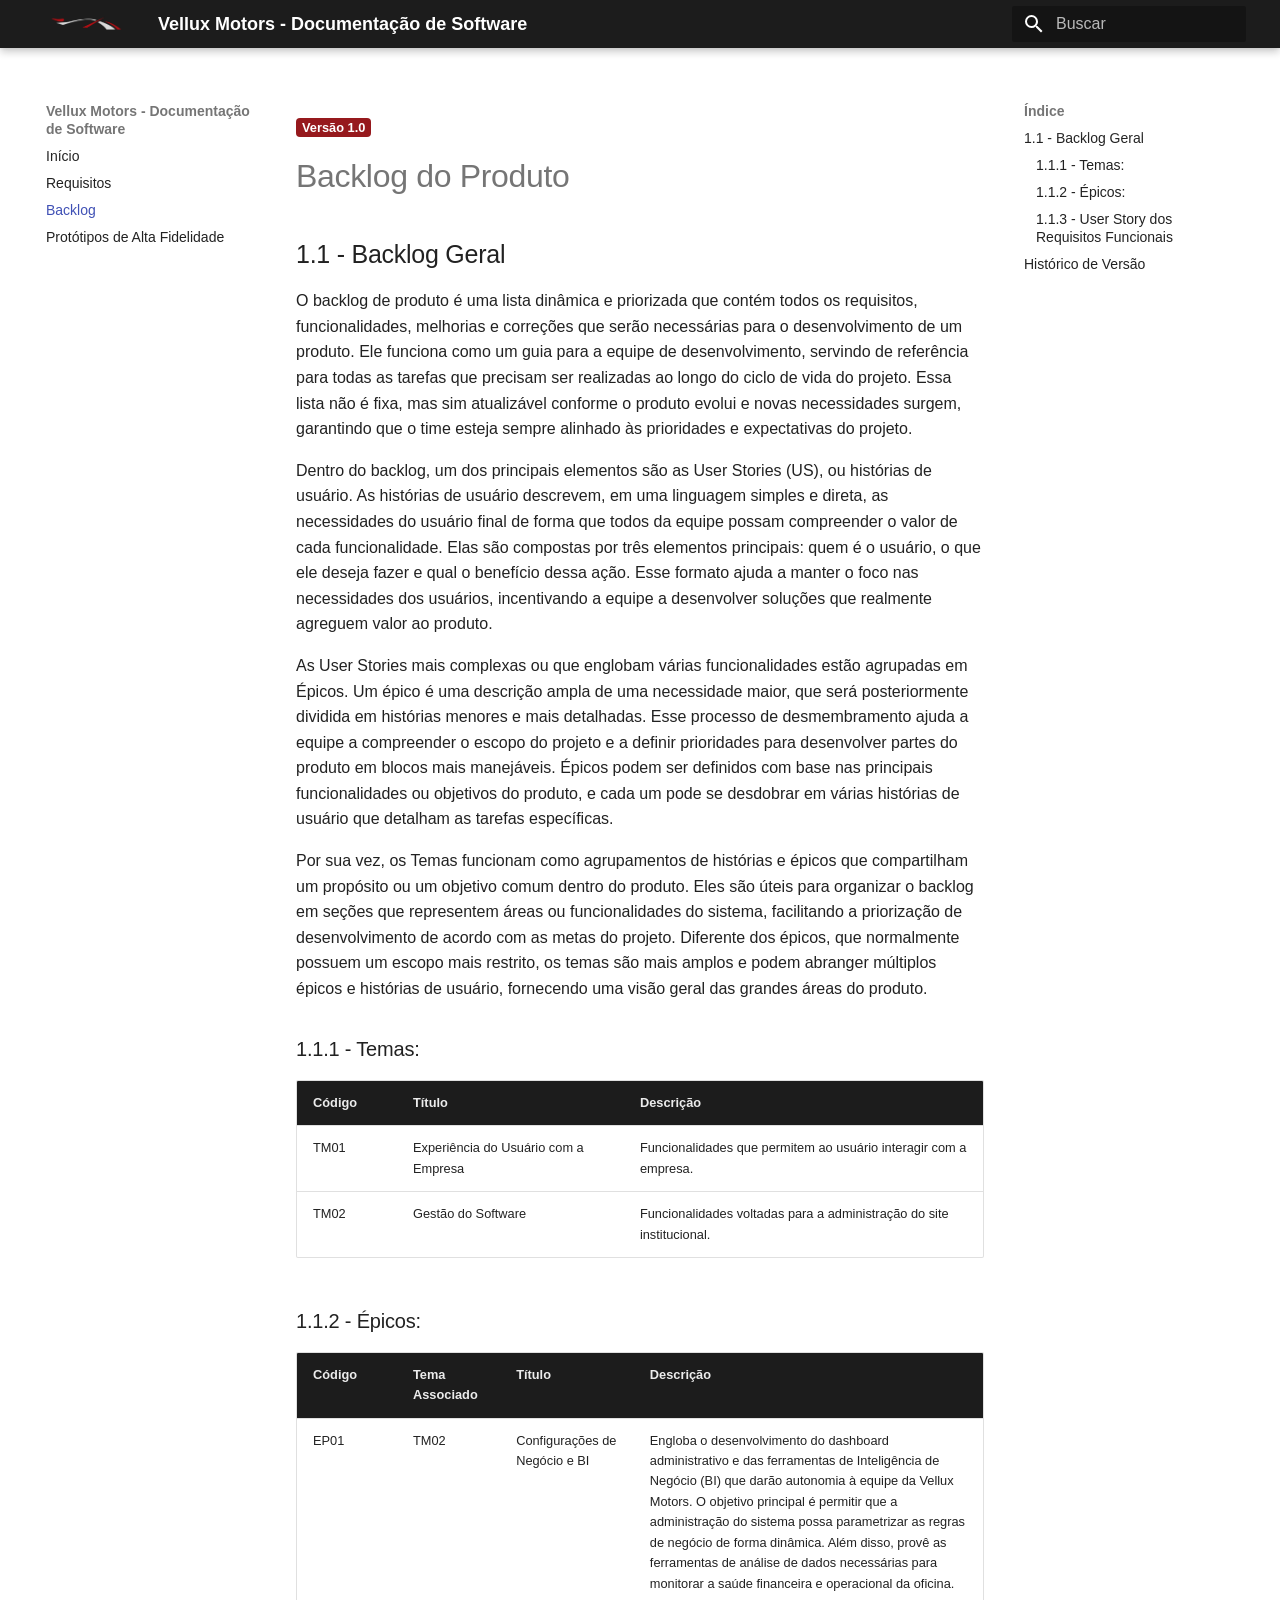
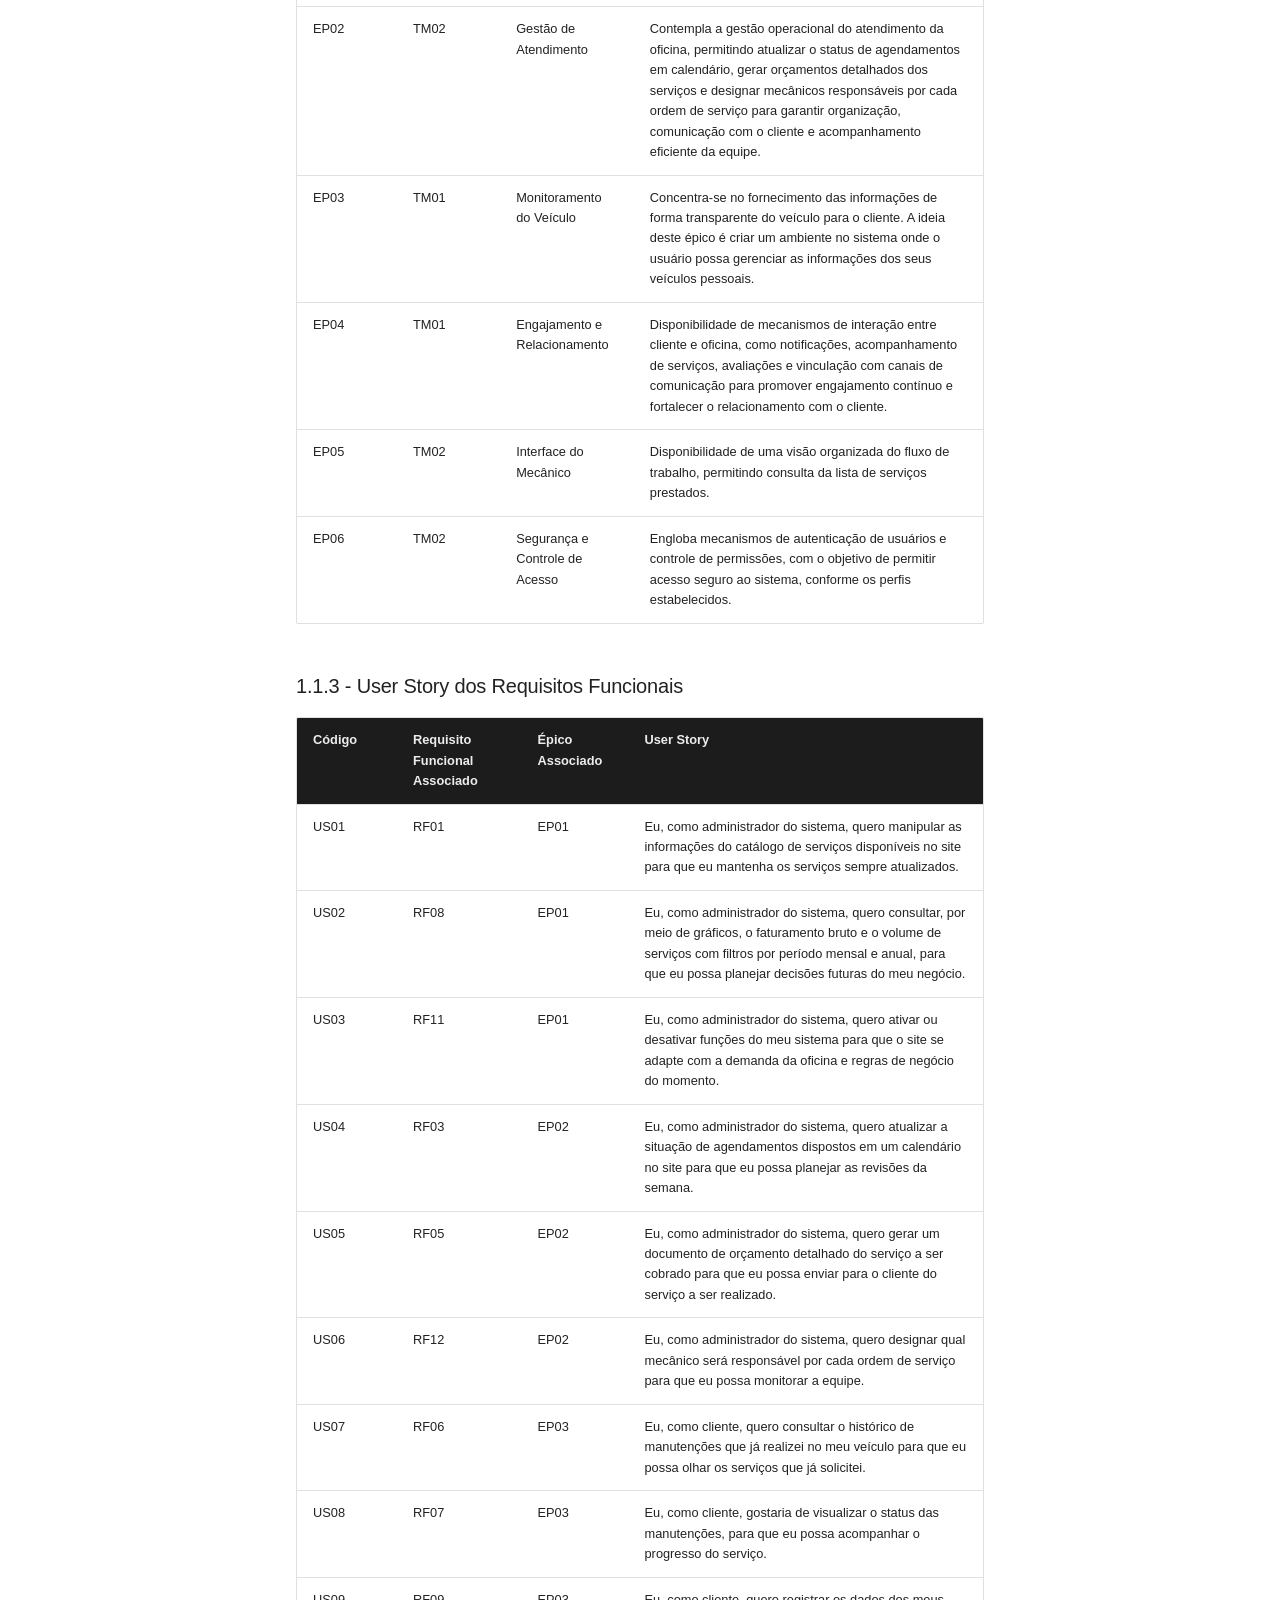
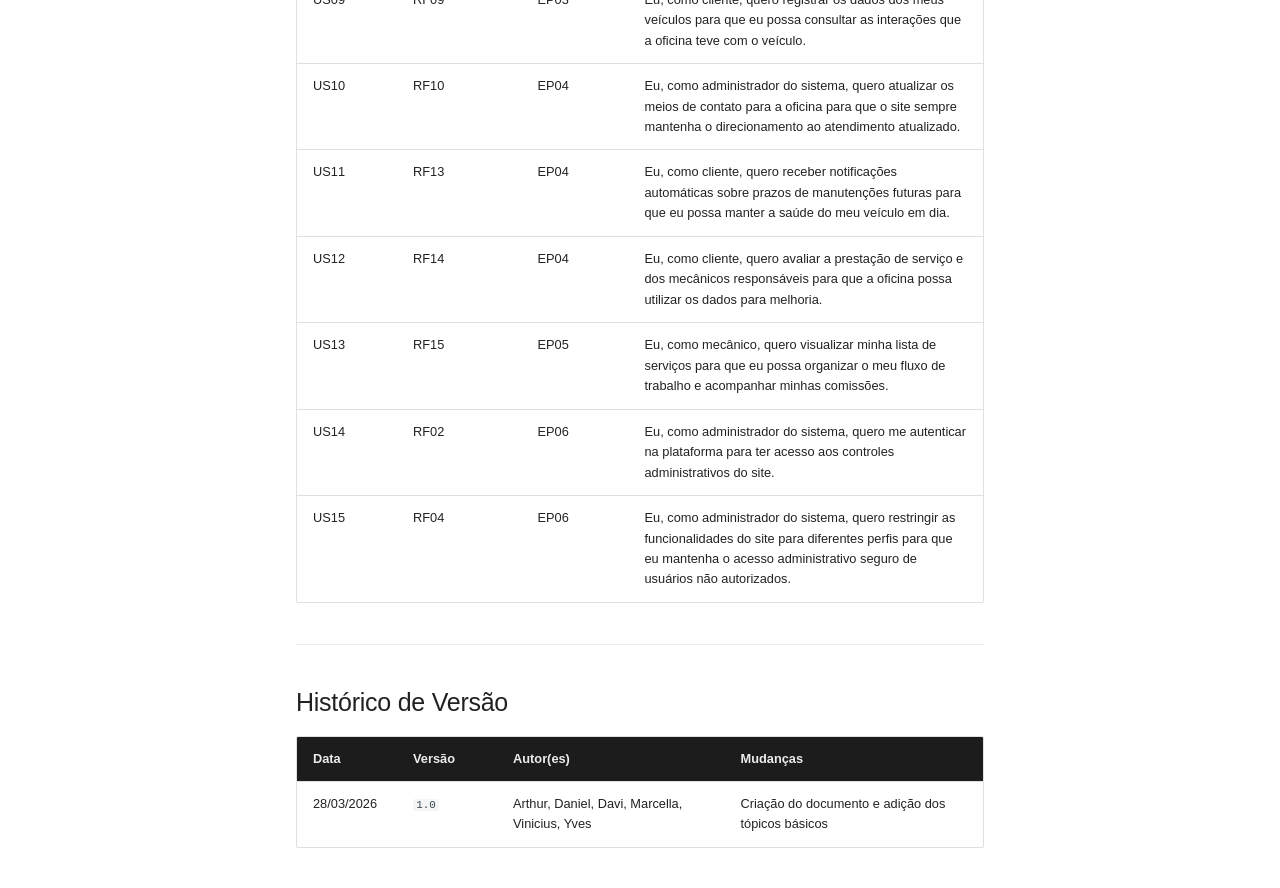
==== commit cec7c2b8: "Deployed ebfabfc with MkDocs version: 1.6.1" ====
--- a/pages/backlog/index.html
+++ b/pages/backlog/index.html
@@ -12,12 +12,14 @@
         <link rel="prev" href="../requisitos/">
       
       
+        <link rel="next" href="../prototipos/">
+      
       
         
       
       
       <link rel="icon" href="../../assets/VelluxMotorsFavicon.png">
-      <meta name="generator" content="mkdocs-1.6.1, mkdocs-material-9.7.6">
+      <meta name="generator" content="mkdocs-1.6.1, mkdocs-material-9.7.0">
     
     
       
@@ -25,7 +27,7 @@
       
     
     
-      <link rel="stylesheet" href="../../assets/stylesheets/main.484c7ddc.min.css">
+      <link rel="stylesheet" href="../../assets/stylesheets/main.618322db.min.css">
       
       
 
@@ -376,6 +378,33 @@
   
 
     
+      
+      
+  
+  
+  
+  
+    <li class="md-nav__item">
+      <a href="../prototipos/" class="md-nav__link">
+        
+  
+  
+  <span class="md-ellipsis">
+    
+  
+    Protótipos de Alta Fidelidade
+  
+
+    
+  </span>
+  
+  
+
+      </a>
+    </li>
+  
+
+    
   </ul>
 </nav>
                   </div>
@@ -738,10 +767,10 @@
     
       
       
-      <script id="__config" type="application/json">{"annotate": null, "base": "../..", "features": ["content.code.annotate", "content.tabs.link", "header.autohide", "navigation.instant", "navigation.top", "navigation.tracking"], "search": "../../assets/javascripts/workers/search.2c215733.min.js", "tags": null, "translations": {"clipboard.copied": "Copiado para \u00e1rea de transfer\u00eancia", "clipboard.copy": "Copiar para \u00e1rea de transfer\u00eancia", "search.result.more.one": "mais 1 nesta p\u00e1gina", "search.result.more.other": "# mais nesta p\u00e1gina", "search.result.none": "Nenhum documento encontrado", "search.result.one": "1 documento encontrado", "search.result.other": "# documentos encontrados", "search.result.placeholder": "Digite para iniciar a busca", "search.result.term.missing": "Ausente", "select.version": "Selecione a vers\u00e3o"}, "version": null}</script>
-    
-    
-      <script src="../../assets/javascripts/bundle.79ae519e.min.js"></script>
+      <script id="__config" type="application/json">{"annotate": null, "base": "../..", "features": ["content.code.annotate", "content.tabs.link", "header.autohide", "navigation.instant", "navigation.top", "navigation.tracking"], "search": "../../assets/javascripts/workers/search.7a47a382.min.js", "tags": null, "translations": {"clipboard.copied": "Copiado para \u00e1rea de transfer\u00eancia", "clipboard.copy": "Copiar para \u00e1rea de transfer\u00eancia", "search.result.more.one": "mais 1 nesta p\u00e1gina", "search.result.more.other": "# mais nesta p\u00e1gina", "search.result.none": "Nenhum documento encontrado", "search.result.one": "1 documento encontrado", "search.result.other": "# documentos encontrados", "search.result.placeholder": "Digite para iniciar a busca", "search.result.term.missing": "Ausente", "select.version": "Selecione a vers\u00e3o"}, "version": null}</script>
+    
+    
+      <script src="../../assets/javascripts/bundle.e71a0d61.min.js"></script>
       
     
   </body>
--- a/assets/stylesheets/main.618322db.min.css
+++ b/assets/stylesheets/main.618322db.min.css
@@ -0,0 +1 @@
+@charset "UTF-8";html{-webkit-text-size-adjust:none;-moz-text-size-adjust:none;text-size-adjust:none;box-sizing:border-box}*,:after,:before{box-sizing:inherit}@media (prefers-reduced-motion){*,:after,:before{transition:none!important}}body{margin:0}a,button,input,label{-webkit-tap-highlight-color:transparent}a{color:inherit;text-decoration:none}hr{border:0;box-sizing:initial;display:block;height:.05rem;overflow:visible;padding:0}small{font-size:80%}sub,sup{line-height:1em}img{border-style:none}table{border-collapse:initial;border-spacing:0}td,th{font-weight:400;vertical-align:top}button{background:#0000;border:0;font-family:inherit;font-size:inherit;margin:0;padding:0}input{border:0;outline:none}:root{--md-primary-fg-color:#4051b5;--md-primary-fg-color--light:#5d6cc0;--md-primary-fg-color--dark:#303fa1;--md-primary-bg-color:#fff;--md-primary-bg-color--light:#ffffffb3;--md-accent-fg-color:#526cfe;--md-accent-fg-color--transparent:#526cfe1a;--md-accent-bg-color:#fff;--md-accent-bg-color--light:#ffffffb3}[data-md-color-scheme=default]{color-scheme:light}[data-md-color-scheme=default] img[src$="#gh-dark-mode-only"],[data-md-color-scheme=default] img[src$="#only-dark"]{display:none}:root,[data-md-color-scheme=default]{--md-hue:225deg;--md-default-fg-color:#000000de;--md-default-fg-color--light:#0000008a;--md-default-fg-color--lighter:#00000052;--md-default-fg-color--lightest:#00000012;--md-default-bg-color:#fff;--md-default-bg-color--light:#ffffffb3;--md-default-bg-color--lighter:#ffffff4d;--md-default-bg-color--lightest:#ffffff1f;--md-code-fg-color:#36464e;--md-code-bg-color:#f5f5f5;--md-code-bg-color--light:#f5f5f5b3;--md-code-bg-color--lighter:#f5f5f54d;--md-code-hl-color:#4287ff;--md-code-hl-color--light:#4287ff1a;--md-code-hl-number-color:#d52a2a;--md-code-hl-special-color:#db1457;--md-code-hl-function-color:#a846b9;--md-code-hl-constant-color:#6e59d9;--md-code-hl-keyword-color:#3f6ec6;--md-code-hl-string-color:#1c7d4d;--md-code-hl-name-color:var(--md-code-fg-color);--md-code-hl-operator-color:var(--md-default-fg-color--light);--md-code-hl-punctuation-color:var(--md-default-fg-color--light);--md-code-hl-comment-color:var(--md-default-fg-color--light);--md-code-hl-generic-color:var(--md-default-fg-color--light);--md-code-hl-variable-color:var(--md-default-fg-color--light);--md-typeset-color:var(--md-default-fg-color);--md-typeset-a-color:var(--md-primary-fg-color);--md-typeset-del-color:#f5503d26;--md-typeset-ins-color:#0bd57026;--md-typeset-kbd-color:#fafafa;--md-typeset-kbd-accent-color:#fff;--md-typeset-kbd-border-color:#b8b8b8;--md-typeset-mark-color:#ffff0080;--md-typeset-table-color:#0000001f;--md-typeset-table-color--light:rgba(0,0,0,.035);--md-admonition-fg-color:var(--md-default-fg-color);--md-admonition-bg-color:var(--md-default-bg-color);--md-warning-fg-color:#000000de;--md-warning-bg-color:#ff9;--md-footer-fg-color:#fff;--md-footer-fg-color--light:#ffffffb3;--md-footer-fg-color--lighter:#ffffff73;--md-footer-bg-color:#000000de;--md-footer-bg-color--dark:#00000052;--md-shadow-z1:0 0.2rem 0.5rem #0000000d,0 0 0.05rem #0000001a;--md-shadow-z2:0 0.2rem 0.5rem #0000001a,0 0 0.05rem #00000040;--md-shadow-z3:0 0.2rem 0.5rem #0003,0 0 0.05rem #00000059}.md-icon svg{fill:currentcolor;display:block;height:1.2rem;width:1.2rem}body{-webkit-font-smoothing:antialiased;-moz-osx-font-smoothing:grayscale;--md-text-font-family:var(--md-text-font,_),-apple-system,BlinkMacSystemFont,Helvetica,Arial,sans-serif;--md-code-font-family:var(--md-code-font,_),SFMono-Regular,Consolas,Menlo,monospace}aside,body,input{font-feature-settings:"kern","liga";color:var(--md-typeset-color);font-family:var(--md-text-font-family)}code,kbd,pre{font-feature-settings:"kern";font-family:var(--md-code-font-family)}:root{--md-typeset-table-sort-icon:url('data:image/svg+xml;charset=utf-8,<svg xmlns="http://www.w3.org/2000/svg" viewBox="0 0 24 24"><path d="m18 21-4-4h3V7h-3l4-4 4 4h-3v10h3M2 19v-2h10v2M2 13v-2h7v2M2 7V5h4v2z"/></svg>');--md-typeset-table-sort-icon--asc:url('data:image/svg+xml;charset=utf-8,<svg xmlns="http://www.w3.org/2000/svg" viewBox="0 0 24 24"><path d="M19 17h3l-4 4-4-4h3V3h2M2 17h10v2H2M6 5v2H2V5m0 6h7v2H2z"/></svg>');--md-typeset-table-sort-icon--desc:url('data:image/svg+xml;charset=utf-8,<svg xmlns="http://www.w3.org/2000/svg" viewBox="0 0 24 24"><path d="M19 7h3l-4-4-4 4h3v14h2M2 17h10v2H2M6 5v2H2V5m0 6h7v2H2z"/></svg>')}.md-typeset{-webkit-print-color-adjust:exact;color-adjust:exact;font-size:.8rem;line-height:1.6;overflow-wrap:break-word}@media print{.md-typeset{font-size:.68rem}}.md-typeset blockquote,.md-typeset dl,.md-typeset figure,.md-typeset ol,.md-typeset pre,.md-typeset ul{margin-bottom:1em;margin-top:1em}.md-typeset h1{color:var(--md-default-fg-color--light);font-size:2em;line-height:1.3;margin:0 0 1.25em}.md-typeset h1,.md-typeset h2{font-weight:300;letter-spacing:-.01em}.md-typeset h2{font-size:1.5625em;line-height:1.4;margin:1.6em 0 .64em}.md-typeset h3{font-size:1.25em;font-weight:400;letter-spacing:-.01em;line-height:1.5;margin:1.6em 0 .8em}.md-typeset h2+h3{margin-top:.8em}.md-typeset h4{font-weight:700;letter-spacing:-.01em;margin:1em 0}.md-typeset h5,.md-typeset h6{color:var(--md-default-fg-color--light);font-size:.8em;font-weight:700;letter-spacing:-.01em;margin:1.25em 0}.md-typeset h5{text-transform:uppercase}.md-typeset h5 code{text-transform:none}.md-typeset hr{border-bottom:.05rem solid var(--md-default-fg-color--lightest);display:flow-root;margin:1.5em 0}.md-typeset a{color:var(--md-typeset-a-color);word-break:break-word}.md-typeset a,.md-typeset a:before{transition:color 125ms}.md-typeset a:focus,.md-typeset a:hover{color:var(--md-accent-fg-color)}.md-typeset a:focus code,.md-typeset a:hover code{background-color:var(--md-accent-fg-color--transparent);color:var(--md-accent-fg-color)}.md-typeset a code{color:var(--md-typeset-a-color)}.md-typeset a.focus-visible{outline-color:var(--md-accent-fg-color);outline-offset:.2rem}.md-typeset code,.md-typeset kbd,.md-typeset pre{color:var(--md-code-fg-color);direction:ltr;font-variant-ligatures:none;transition:background-color 125ms}@media print{.md-typeset code,.md-typeset kbd,.md-typeset pre{white-space:pre-wrap}}.md-typeset code{background-color:var(--md-code-bg-color);border-radius:.1rem;-webkit-box-decoration-break:clone;box-decoration-break:clone;font-size:.85em;padding:0 .2941176471em;transition:color 125ms,background-color 125ms;word-break:break-word}.md-typeset code:not(.focus-visible){-webkit-tap-highlight-color:transparent;outline:none}.md-typeset pre{display:flow-root;line-height:1.4;position:relative}.md-typeset pre>code{-webkit-box-decoration-break:slice;box-decoration-break:slice;box-shadow:none;display:block;margin:0;outline-color:var(--md-accent-fg-color);overflow:auto;padding:.7720588235em 1.1764705882em;scrollbar-color:var(--md-default-fg-color--lighter) #0000;scrollbar-width:thin;touch-action:auto;word-break:normal}.md-typeset pre>code:hover{scrollbar-color:var(--md-accent-fg-color) #0000}.md-typeset pre>code::-webkit-scrollbar{height:.2rem;width:.2rem}.md-typeset pre>code::-webkit-scrollbar-thumb{background-color:var(--md-default-fg-color--lighter)}.md-typeset pre>code::-webkit-scrollbar-thumb:hover{background-color:var(--md-accent-fg-color)}.md-typeset kbd{background-color:var(--md-typeset-kbd-color);border-radius:.1rem;box-shadow:0 .1rem 0 .05rem var(--md-typeset-kbd-border-color),0 .1rem 0 var(--md-typeset-kbd-border-color),0 -.1rem .2rem var(--md-typeset-kbd-accent-color) inset;color:var(--md-default-fg-color);display:inline-block;font-size:.75em;padding:0 .6666666667em;vertical-align:text-top;word-break:break-word}.md-typeset mark{background-color:var(--md-typeset-mark-color);-webkit-box-decoration-break:clone;box-decoration-break:clone;color:inherit;word-break:break-word}.md-typeset abbr{cursor:help;text-decoration:none}.md-typeset [data-preview],.md-typeset abbr{border-bottom:.05rem dotted var(--md-default-fg-color--light)}.md-typeset small{opacity:.75}[dir=ltr] .md-typeset sub,[dir=ltr] .md-typeset sup{margin-left:.078125em}[dir=rtl] .md-typeset sub,[dir=rtl] .md-typeset sup{margin-right:.078125em}[dir=ltr] .md-typeset blockquote{padding-left:.6rem}[dir=rtl] .md-typeset blockquote{padding-right:.6rem}[dir=ltr] .md-typeset blockquote{border-left:.2rem solid var(--md-default-fg-color--lighter)}[dir=rtl] .md-typeset blockquote{border-right:.2rem solid var(--md-default-fg-color--lighter)}.md-typeset blockquote{color:var(--md-default-fg-color--light);margin-left:0;margin-right:0}.md-typeset ul{list-style-type:disc}.md-typeset ul[type]{list-style-type:revert-layer}[dir=ltr] .md-typeset ol,[dir=ltr] .md-typeset ul{margin-left:.625em}[dir=rtl] .md-typeset ol,[dir=rtl] .md-typeset ul{margin-right:.625em}.md-typeset ol,.md-typeset ul{padding:0}.md-typeset ol:not([hidden]),.md-typeset ul:not([hidden]){display:flow-root}.md-typeset ol ol,.md-typeset ul ol{list-style-type:lower-alpha}.md-typeset ol ol ol,.md-typeset ul ol ol{list-style-type:lower-roman}.md-typeset ol ol ol ol,.md-typeset ul ol ol ol{list-style-type:upper-alpha}.md-typeset ol ol ol ol ol,.md-typeset ul ol ol ol ol{list-style-type:upper-roman}.md-typeset ol[type],.md-typeset ul[type]{list-style-type:revert-layer}[dir=ltr] .md-typeset ol li,[dir=ltr] .md-typeset ul li{margin-left:1.25em}[dir=rtl] .md-typeset ol li,[dir=rtl] .md-typeset ul li{margin-right:1.25em}.md-typeset ol li,.md-typeset ul li{margin-bottom:.5em}.md-typeset ol li blockquote,.md-typeset ol li p,.md-typeset ul li blockquote,.md-typeset ul li p{margin:.5em 0}.md-typeset ol li:last-child,.md-typeset ul li:last-child{margin-bottom:0}[dir=ltr] .md-typeset ol li ol,[dir=ltr] .md-typeset ol li ul,[dir=ltr] .md-typeset ul li ol,[dir=ltr] .md-typeset ul li ul{margin-left:.625em}[dir=rtl] .md-typeset ol li ol,[dir=rtl] .md-typeset ol li ul,[dir=rtl] .md-typeset ul li ol,[dir=rtl] .md-typeset ul li ul{margin-right:.625em}.md-typeset ol li ol,.md-typeset ol li ul,.md-typeset ul li ol,.md-typeset ul li ul{margin-bottom:.5em;margin-top:.5em}[dir=ltr] .md-typeset dd{margin-left:1.875em}[dir=rtl] .md-typeset dd{margin-right:1.875em}.md-typeset dd{margin-bottom:1.5em;margin-top:1em}.md-typeset img,.md-typeset svg,.md-typeset video{height:auto;max-width:100%}.md-typeset img[align=left]{margin:1em 1em 1em 0}.md-typeset img[align=right]{margin:1em 0 1em 1em}.md-typeset img[align]:only-child{margin-top:0}.md-typeset figure{display:flow-root;margin:1em auto;max-width:100%;text-align:center;width:fit-content}.md-typeset figure img{display:block;margin:0 auto}.md-typeset figcaption{font-style:italic;margin:1em auto;max-width:24rem}.md-typeset iframe{max-width:100%}.md-typeset table:not([class]){background-color:var(--md-default-bg-color);border:.05rem solid var(--md-typeset-table-color);border-radius:.1rem;display:inline-block;font-size:.64rem;max-width:100%;overflow:auto;touch-action:auto}@media print{.md-typeset table:not([class]){display:table}}.md-typeset table:not([class])+*{margin-top:1.5em}.md-typeset table:not([class]) td>:first-child,.md-typeset table:not([class]) th>:first-child{margin-top:0}.md-typeset table:not([class]) td>:last-child,.md-typeset table:not([class]) th>:last-child{margin-bottom:0}.md-typeset table:not([class]) td:not([align]),.md-typeset table:not([class]) th:not([align]){text-align:left}[dir=rtl] .md-typeset table:not([class]) td:not([align]),[dir=rtl] .md-typeset table:not([class]) th:not([align]){text-align:right}.md-typeset table:not([class]) th{font-weight:700;min-width:5rem;padding:.9375em 1.25em;vertical-align:top}.md-typeset table:not([class]) td{border-top:.05rem solid var(--md-typeset-table-color);padding:.9375em 1.25em;vertical-align:top}.md-typeset table:not([class]) tbody tr{transition:background-color 125ms}.md-typeset table:not([class]) tbody tr:hover{background-color:var(--md-typeset-table-color--light);box-shadow:0 .05rem 0 var(--md-default-bg-color) inset}.md-typeset table:not([class]) a{word-break:normal}.md-typeset table th[role=columnheader]{cursor:pointer}[dir=ltr] .md-typeset table th[role=columnheader]:after{margin-left:.5em}[dir=rtl] .md-typeset table th[role=columnheader]:after{margin-right:.5em}.md-typeset table th[role=columnheader]:after{content:"";display:inline-block;height:1.2em;-webkit-mask-image:var(--md-typeset-table-sort-icon);mask-image:var(--md-typeset-table-sort-icon);-webkit-mask-repeat:no-repeat;mask-repeat:no-repeat;-webkit-mask-size:contain;mask-size:contain;transition:background-color 125ms;vertical-align:text-bottom;width:1.2em}.md-typeset table th[role=columnheader]:hover:after{background-color:var(--md-default-fg-color--lighter)}.md-typeset table th[role=columnheader][aria-sort=ascending]:after{background-color:var(--md-default-fg-color--light);-webkit-mask-image:var(--md-typeset-table-sort-icon--asc);mask-image:var(--md-typeset-table-sort-icon--asc)}.md-typeset table th[role=columnheader][aria-sort=descending]:after{background-color:var(--md-default-fg-color--light);-webkit-mask-image:var(--md-typeset-table-sort-icon--desc);mask-image:var(--md-typeset-table-sort-icon--desc)}.md-typeset__scrollwrap{margin:1em -.8rem;overflow-x:auto;touch-action:auto}.md-typeset__table{display:inline-block;margin-bottom:.5em;padding:0 .8rem}@media print{.md-typeset__table{display:block}}html .md-typeset__table table{display:table;margin:0;overflow:hidden;width:100%}@media screen and (max-width:44.984375em){.md-content__inner>pre{margin:1em -.8rem}.md-content__inner>pre code{border-radius:0}}.md-typeset .md-author{border-radius:100%;display:block;flex-shrink:0;height:1.6rem;overflow:hidden;position:relative;transition:color 125ms,transform 125ms;width:1.6rem}.md-typeset .md-author img{display:block}.md-typeset .md-author--more{background:var(--md-default-fg-color--lightest);color:var(--md-default-fg-color--lighter);font-size:.6rem;font-weight:700;line-height:1.6rem;text-align:center}.md-typeset .md-author--long{height:2.4rem;width:2.4rem}.md-typeset a.md-author{transform:scale(1)}.md-typeset a.md-author img{border-radius:100%;filter:grayscale(100%) opacity(75%);transition:filter 125ms}.md-typeset a.md-author:focus,.md-typeset a.md-author:hover{transform:scale(1.1);z-index:1}.md-typeset a.md-author:focus img,.md-typeset a.md-author:hover img{filter:grayscale(0)}.md-banner{background-color:var(--md-footer-bg-color);color:var(--md-footer-fg-color);overflow:auto}@media print{.md-banner{display:none}}.md-banner--warning{background-color:var(--md-warning-bg-color);color:var(--md-warning-fg-color)}.md-banner__inner{font-size:.7rem;margin:.6rem auto;padding:0 .8rem}[dir=ltr] .md-banner__button{float:right}[dir=rtl] .md-banner__button{float:left}.md-banner__button{color:inherit;cursor:pointer;transition:opacity .25s}.no-js .md-banner__button{display:none}.md-banner__button:hover{opacity:.7}html{font-size:125%;height:100%;overflow-x:hidden}@media screen and (min-width:100em){html{font-size:137.5%}}@media screen and (min-width:125em){html{font-size:150%}}body{background-color:var(--md-default-bg-color);display:flex;flex-direction:column;font-size:.5rem;min-height:100%;position:relative;width:100%}@media print{body{display:block}}@media screen and (max-width:59.984375em){body[data-md-scrolllock]{position:fixed}}.md-grid{margin-left:auto;margin-right:auto;max-width:61rem}.md-container{display:flex;flex-direction:column;flex-grow:1}@media print{.md-container{display:block}}.md-main{flex-grow:1}.md-main__inner{display:flex;height:100%;margin-top:1.5rem}.md-ellipsis{overflow:hidden;text-overflow:ellipsis}.md-toggle{display:none}.md-option{height:0;opacity:0;position:absolute;width:0}.md-option:checked+label:not([hidden]){display:block}.md-option.focus-visible+label{outline-color:var(--md-accent-fg-color);outline-style:auto}.md-skip{background-color:var(--md-default-fg-color);border-radius:.1rem;color:var(--md-default-bg-color);font-size:.64rem;margin:.5rem;opacity:0;outline-color:var(--md-accent-fg-color);padding:.3rem .5rem;position:fixed;transform:translateY(.4rem);z-index:-1}.md-skip:focus{opacity:1;transform:translateY(0);transition:transform .25s cubic-bezier(.4,0,.2,1),opacity 175ms 75ms;z-index:10}@page{margin:25mm}:root{--md-clipboard-icon:url('data:image/svg+xml;charset=utf-8,<svg xmlns="http://www.w3.org/2000/svg" viewBox="0 0 24 24"><path d="M19 21H8V7h11m0-2H8a2 2 0 0 0-2 2v14a2 2 0 0 0 2 2h11a2 2 0 0 0 2-2V7a2 2 0 0 0-2-2m-3-4H4a2 2 0 0 0-2 2v14h2V3h12z"/></svg>')}.md-clipboard{border-radius:.1rem;color:var(--md-default-fg-color--lightest);cursor:pointer;height:1.5em;outline-color:var(--md-accent-fg-color);outline-offset:.1rem;transition:color .25s;width:1.5em;z-index:1}@media print{.md-clipboard{display:none}}.md-clipboard:not(.focus-visible){-webkit-tap-highlight-color:transparent;outline:none}:hover>.md-clipboard{color:var(--md-default-fg-color--light)}.md-clipboard:focus,.md-clipboard:hover{color:var(--md-accent-fg-color)}.md-clipboard:after{background-color:currentcolor;content:"";display:block;height:1.125em;margin:0 auto;-webkit-mask-image:var(--md-clipboard-icon);mask-image:var(--md-clipboard-icon);-webkit-mask-position:center;mask-position:center;-webkit-mask-repeat:no-repeat;mask-repeat:no-repeat;-webkit-mask-size:contain;mask-size:contain;width:1.125em}.md-clipboard--inline{cursor:pointer}.md-clipboard--inline code{transition:color .25s,background-color .25s}.md-clipboard--inline:focus code,.md-clipboard--inline:hover code{background-color:var(--md-accent-fg-color--transparent);color:var(--md-accent-fg-color)}:root{--md-code-select-icon:url('data:image/svg+xml;charset=utf-8,<svg xmlns="http://www.w3.org/2000/svg" viewBox="0 0 24 24"><path d="M19 19h-4v2h4c1.1 0 2-.9 2-2v-4h-2m0-12h-4v2h4v4h2V5c0-1.1-.9-2-2-2M5 5h4V3H5c-1.1 0-2 .9-2 2v4h2m0 6H3v4c0 1.1.9 2 2 2h4v-2H5zm2-4h2v2H7zm4 0h2v2h-2zm4 0h2v2h-2zM7 7h2v2H7zm4 0h2v2h-2zm4 0h2v2h-2zm-8 8h2v2H7zm4 0h2v2h-2zm4 0h2v2h-2z"/></svg>');--md-code-copy-icon:url('data:image/svg+xml;charset=utf-8,<svg xmlns="http://www.w3.org/2000/svg" viewBox="0 0 24 24"><path d="M19 21H8V7h11m0-2H8a2 2 0 0 0-2 2v14a2 2 0 0 0 2 2h11a2 2 0 0 0 2-2V7a2 2 0 0 0-2-2m-3-4H4a2 2 0 0 0-2 2v14h2V3h12z"/></svg>')}.md-typeset .md-code__content{display:grid}.md-code__nav{background-color:var(--md-code-bg-color--lighter);border-radius:.1rem;display:flex;gap:.2rem;padding:.2rem;position:absolute;right:.25em;top:.25em;transition:background-color .25s;z-index:1}:hover>.md-code__nav{background-color:var(--md-code-bg-color--light)}.md-code__button{color:var(--md-default-fg-color--lightest);cursor:pointer;display:block;height:1.5em;outline-color:var(--md-accent-fg-color);outline-offset:.1rem;transition:color .25s;width:1.5em}:hover>*>.md-code__button{color:var(--md-default-fg-color--light)}.md-code__button.focus-visible,.md-code__button:hover{color:var(--md-accent-fg-color)}.md-code__button--active{color:var(--md-default-fg-color)!important}.md-code__button:after{background-color:currentcolor;content:"";display:block;height:1.125em;margin:0 auto;-webkit-mask-position:center;mask-position:center;-webkit-mask-repeat:no-repeat;mask-repeat:no-repeat;-webkit-mask-size:contain;mask-size:contain;width:1.125em}.md-code__button[data-md-type=select]:after{-webkit-mask-image:var(--md-code-select-icon);mask-image:var(--md-code-select-icon)}.md-code__button[data-md-type=copy]:after{-webkit-mask-image:var(--md-code-copy-icon);mask-image:var(--md-code-copy-icon)}@keyframes consent{0%{opacity:0;transform:translateY(100%)}to{opacity:1;transform:translateY(0)}}@keyframes overlay{0%{opacity:0}to{opacity:1}}.md-consent__overlay{animation:overlay .25s both;-webkit-backdrop-filter:blur(.1rem);backdrop-filter:blur(.1rem);background-color:#0000008a;height:100%;opacity:1;position:fixed;top:0;width:100%;z-index:5}.md-consent__inner{animation:consent .5s cubic-bezier(.1,.7,.1,1) both;background-color:var(--md-default-bg-color);border:0;border-radius:.1rem;bottom:0;box-shadow:0 0 .2rem #0000001a,0 .2rem .4rem #0003;max-height:100%;overflow:auto;padding:0;position:fixed;width:100%;z-index:5}.md-consent__form{padding:.8rem}.md-consent__settings{display:none;margin:1em 0}input:checked+.md-consent__settings{display:block}.md-consent__controls{margin-bottom:.8rem}.md-typeset .md-consent__controls .md-button{display:inline}@media screen and (max-width:44.984375em){.md-typeset .md-consent__controls .md-button{display:block;margin-top:.4rem;text-align:center;width:100%}}.md-consent label{cursor:pointer}.md-content{flex-grow:1;min-width:0}.md-content__inner{margin:0 .8rem 1.2rem;padding-top:.6rem}@media screen and (min-width:76.25em){[dir=ltr] .md-sidebar--primary:not([hidden])~.md-content>.md-content__inner{margin-left:1.2rem}[dir=ltr] .md-sidebar--secondary:not([hidden])~.md-content>.md-content__inner,[dir=rtl] .md-sidebar--primary:not([hidden])~.md-content>.md-content__inner{margin-right:1.2rem}[dir=rtl] .md-sidebar--secondary:not([hidden])~.md-content>.md-content__inner{margin-left:1.2rem}}.md-content__inner:before{content:"";display:block;height:.4rem}.md-content__inner>:last-child{margin-bottom:0}[dir=ltr] .md-content__button{float:right}[dir=rtl] .md-content__button{float:left}[dir=ltr] .md-content__button{margin-left:.4rem}[dir=rtl] .md-content__button{margin-right:.4rem}.md-content__button{margin:.4rem 0;padding:0}@media print{.md-content__button{display:none}}.md-typeset .md-content__button{color:var(--md-default-fg-color--lighter)}.md-content__button svg{display:inline;vertical-align:top}[dir=rtl] .md-content__button svg{transform:scaleX(-1)}[dir=ltr] .md-dialog{right:.8rem}[dir=rtl] .md-dialog{left:.8rem}.md-dialog{background-color:var(--md-default-fg-color);border-radius:.1rem;bottom:.8rem;box-shadow:var(--md-shadow-z3);min-width:11.1rem;opacity:0;padding:.4rem .6rem;pointer-events:none;position:fixed;transform:translateY(100%);transition:transform 0ms .4s,opacity .4s;z-index:4}@media print{.md-dialog{display:none}}.md-dialog--active{opacity:1;pointer-events:auto;transform:translateY(0);transition:transform .4s cubic-bezier(.075,.85,.175,1),opacity .4s}.md-dialog__inner{color:var(--md-default-bg-color);font-size:.7rem}.md-feedback{margin:2em 0 1em;text-align:center}.md-feedback fieldset{border:none;margin:0;padding:0}.md-feedback__title{font-weight:700;margin:1em auto}.md-feedback__inner{position:relative}.md-feedback__list{display:flex;flex-wrap:wrap;place-content:baseline center;position:relative}.md-feedback__list:hover .md-icon:not(:disabled){color:var(--md-default-fg-color--lighter)}:disabled .md-feedback__list{min-height:1.8rem}.md-feedback__icon{color:var(--md-default-fg-color--light);cursor:pointer;flex-shrink:0;margin:0 .1rem;transition:color 125ms}.md-feedback__icon:not(:disabled).md-icon:hover{color:var(--md-accent-fg-color)}.md-feedback__icon:disabled{color:var(--md-default-fg-color--lightest);pointer-events:none}.md-feedback__note{opacity:0;position:relative;transform:translateY(.4rem);transition:transform .4s cubic-bezier(.1,.7,.1,1),opacity .15s}.md-feedback__note>*{margin:0 auto;max-width:16rem}:disabled .md-feedback__note{opacity:1;transform:translateY(0)}@media print{.md-feedback{display:none}}.md-footer{background-color:var(--md-footer-bg-color);color:var(--md-footer-fg-color)}@media print{.md-footer{display:none}}.md-footer__inner{justify-content:space-between;overflow:auto;padding:.2rem}.md-footer__inner:not([hidden]){display:flex}.md-footer__link{align-items:end;display:flex;flex-grow:0.01;margin-bottom:.4rem;margin-top:1rem;max-width:100%;outline-color:var(--md-accent-fg-color);overflow:hidden;transition:opacity .25s}.md-footer__link:focus,.md-footer__link:hover{opacity:.7}[dir=rtl] .md-footer__link svg{transform:scaleX(-1)}@media screen and (max-width:44.984375em){.md-footer__link--prev{flex-shrink:0}.md-footer__link--prev .md-footer__title{display:none}}[dir=ltr] .md-footer__link--next{margin-left:auto}[dir=rtl] .md-footer__link--next{margin-right:auto}.md-footer__link--next{text-align:right}[dir=rtl] .md-footer__link--next{text-align:left}.md-footer__title{flex-grow:1;font-size:.9rem;margin-bottom:.7rem;max-width:calc(100% - 2.4rem);padding:0 1rem;white-space:nowrap}.md-footer__button{margin:.2rem;padding:.4rem}.md-footer__direction{font-size:.64rem;opacity:.7}.md-footer-meta{background-color:var(--md-footer-bg-color--dark)}.md-footer-meta__inner{display:flex;flex-wrap:wrap;justify-content:space-between;padding:.2rem}html .md-footer-meta.md-typeset a{color:var(--md-footer-fg-color--light)}html .md-footer-meta.md-typeset a:focus,html .md-footer-meta.md-typeset a:hover{color:var(--md-footer-fg-color)}.md-copyright{color:var(--md-footer-fg-color--lighter);font-size:.64rem;margin:auto .6rem;padding:.4rem 0;width:100%}@media screen and (min-width:45em){.md-copyright{width:auto}}.md-copyright__highlight{color:var(--md-footer-fg-color--light)}.md-social{display:inline-flex;gap:.2rem;margin:0 .4rem;padding:.2rem 0 .6rem}@media screen and (min-width:45em){.md-social{padding:.6rem 0}}.md-social__link{display:inline-block;height:1.6rem;text-align:center;width:1.6rem}.md-social__link:before{line-height:1.9}.md-social__link svg{fill:currentcolor;max-height:.8rem;vertical-align:-25%}.md-typeset .md-button{border:.1rem solid;border-radius:.1rem;color:var(--md-primary-fg-color);cursor:pointer;display:inline-block;font-weight:700;padding:.625em 2em;transition:color 125ms,background-color 125ms,border-color 125ms}.md-typeset .md-button--primary{background-color:var(--md-primary-fg-color);border-color:var(--md-primary-fg-color);color:var(--md-primary-bg-color)}.md-typeset .md-button:focus,.md-typeset .md-button:hover{background-color:var(--md-accent-fg-color);border-color:var(--md-accent-fg-color);color:var(--md-accent-bg-color)}[dir=ltr] .md-typeset .md-input{border-top-left-radius:.1rem}[dir=ltr] .md-typeset .md-input,[dir=rtl] .md-typeset .md-input{border-top-right-radius:.1rem}[dir=rtl] .md-typeset .md-input{border-top-left-radius:.1rem}.md-typeset .md-input{border-bottom:.1rem solid var(--md-default-fg-color--lighter);box-shadow:var(--md-shadow-z1);font-size:.8rem;height:1.8rem;padding:0 .6rem;transition:border .25s,box-shadow .25s}.md-typeset .md-input:focus,.md-typeset .md-input:hover{border-bottom-color:var(--md-accent-fg-color);box-shadow:var(--md-shadow-z2)}.md-typeset .md-input--stretch{width:100%}.md-header{background-color:var(--md-primary-fg-color);box-shadow:0 0 .2rem #0000,0 .2rem .4rem #0000;color:var(--md-primary-bg-color);display:block;left:0;position:sticky;right:0;top:0;z-index:4}@media print{.md-header{display:none}}.md-header[hidden]{transform:translateY(-100%);transition:transform .25s cubic-bezier(.8,0,.6,1),box-shadow .25s}.md-header--shadow{box-shadow:0 0 .2rem #0000001a,0 .2rem .4rem #0003;transition:transform .25s cubic-bezier(.1,.7,.1,1),box-shadow .25s}.md-header__inner{align-items:center;display:flex;padding:0 .2rem}.md-header__button{color:currentcolor;cursor:pointer;margin:.2rem;outline-color:var(--md-accent-fg-color);padding:.4rem;position:relative;transition:opacity .25s;vertical-align:middle;z-index:1}.md-header__button:hover{opacity:.7}.md-header__button:not([hidden]){display:inline-block}.md-header__button:not(.focus-visible){-webkit-tap-highlight-color:transparent;outline:none}.md-header__button.md-logo{margin:.2rem;padding:.4rem}@media screen and (max-width:76.234375em){.md-header__button.md-logo{display:none}}.md-header__button.md-logo img,.md-header__button.md-logo svg{fill:currentcolor;display:block;height:1.2rem;width:auto}@media screen and (min-width:60em){.md-header__button[for=__search]{display:none}}.no-js .md-header__button[for=__search]{display:none}[dir=rtl] .md-header__button[for=__search] svg{transform:scaleX(-1)}@media screen and (min-width:76.25em){.md-header__button[for=__drawer]{display:none}}.md-header__topic{display:flex;max-width:100%;position:absolute;transition:transform .4s cubic-bezier(.1,.7,.1,1),opacity .15s;white-space:nowrap}.md-header__topic+.md-header__topic{opacity:0;pointer-events:none;transform:translateX(1.25rem);transition:transform .4s cubic-bezier(1,.7,.1,.1),opacity .15s;z-index:-1}[dir=rtl] .md-header__topic+.md-header__topic{transform:translateX(-1.25rem)}.md-header__topic:first-child{font-weight:700}[dir=ltr] .md-header__title{margin-left:1rem;margin-right:.4rem}[dir=rtl] .md-header__title{margin-left:.4rem;margin-right:1rem}.md-header__title{flex-grow:1;font-size:.9rem;height:2.4rem;line-height:2.4rem}.md-header__title--active .md-header__topic{opacity:0;pointer-events:none;transform:translateX(-1.25rem);transition:transform .4s cubic-bezier(1,.7,.1,.1),opacity .15s;z-index:-1}[dir=rtl] .md-header__title--active .md-header__topic{transform:translateX(1.25rem)}.md-header__title--active .md-header__topic+.md-header__topic{opacity:1;pointer-events:auto;transform:translateX(0);transition:transform .4s cubic-bezier(.1,.7,.1,1),opacity .15s;z-index:0}.md-header__title>.md-header__ellipsis{height:100%;position:relative;width:100%}.md-header__option{display:flex;flex-shrink:0;max-width:100%;transition:max-width 0ms .25s,opacity .25s .25s;white-space:nowrap}[data-md-toggle=search]:checked~.md-header .md-header__option{max-width:0;opacity:0;transition:max-width 0ms,opacity 0ms}.md-header__option>input{bottom:0}.md-header__source{display:none}@media screen and (min-width:60em){[dir=ltr] .md-header__source{margin-left:1rem}[dir=rtl] .md-header__source{margin-right:1rem}.md-header__source{display:block;max-width:11.7rem;width:11.7rem}}@media screen and (min-width:76.25em){[dir=ltr] .md-header__source{margin-left:1.4rem}[dir=rtl] .md-header__source{margin-right:1.4rem}}.md-meta{color:var(--md-default-fg-color--light);font-size:.7rem;line-height:1.3}.md-meta__list{display:inline-flex;flex-wrap:wrap;list-style:none;margin:0;padding:0}.md-meta__item:not(:last-child):after{content:"·";margin-left:.2rem;margin-right:.2rem}.md-meta__link{color:var(--md-typeset-a-color)}.md-meta__link:focus,.md-meta__link:hover{color:var(--md-accent-fg-color)}.md-draft{background-color:#ff1744;border-radius:.125em;color:#fff;display:inline-block;font-weight:700;padding-left:.5714285714em;padding-right:.5714285714em}:root{--md-nav-icon--prev:url('data:image/svg+xml;charset=utf-8,<svg xmlns="http://www.w3.org/2000/svg" viewBox="0 0 24 24"><path d="M20 11v2H8l5.5 5.5-1.42 1.42L4.16 12l7.92-7.92L13.5 5.5 8 11z"/></svg>');--md-nav-icon--next:url('data:image/svg+xml;charset=utf-8,<svg xmlns="http://www.w3.org/2000/svg" viewBox="0 0 24 24"><path d="M8.59 16.58 13.17 12 8.59 7.41 10 6l6 6-6 6z"/></svg>');--md-toc-icon:url('data:image/svg+xml;charset=utf-8,<svg xmlns="http://www.w3.org/2000/svg" viewBox="0 0 24 24"><path d="M3 9h14V7H3zm0 4h14v-2H3zm0 4h14v-2H3zm16 0h2v-2h-2zm0-10v2h2V7zm0 6h2v-2h-2z"/></svg>')}.md-nav{font-size:.7rem;line-height:1.3}.md-nav__title{color:var(--md-default-fg-color--light);display:block;font-weight:700;overflow:hidden;padding:0 .6rem;text-overflow:ellipsis}.md-nav__title .md-nav__button{display:none}.md-nav__title .md-nav__button img{height:100%;width:auto}.md-nav__title .md-nav__button.md-logo img,.md-nav__title .md-nav__button.md-logo svg{fill:currentcolor;display:block;height:2.4rem;max-width:100%;object-fit:contain;width:auto}.md-nav__list{list-style:none;margin:0;padding:0}.md-nav__link{align-items:flex-start;display:flex;gap:.4rem;margin-top:.625em;scroll-snap-align:start;transition:color 125ms}.md-nav__link--passed,.md-nav__link--passed code{color:var(--md-default-fg-color--light)}.md-nav__item .md-nav__link--active,.md-nav__item .md-nav__link--active code{color:var(--md-typeset-a-color)}.md-nav__link .md-ellipsis{position:relative}.md-nav__link .md-ellipsis code{word-break:normal}[dir=ltr] .md-nav__link .md-icon:last-child{margin-left:auto}[dir=rtl] .md-nav__link .md-icon:last-child{margin-right:auto}.md-nav__link .md-typeset{font-size:.7rem;line-height:1.3}.md-nav__link svg{fill:currentcolor;flex-shrink:0;height:1.3em;position:relative}.md-nav__link[for]:focus,.md-nav__link[for]:hover,.md-nav__link[href]:focus,.md-nav__link[href]:hover{color:var(--md-accent-fg-color);cursor:pointer}.md-nav__link[for]:focus code,.md-nav__link[for]:hover code,.md-nav__link[href]:focus code,.md-nav__link[href]:hover code{background-color:var(--md-accent-fg-color--transparent);color:var(--md-accent-fg-color)}.md-nav__link.focus-visible{outline-color:var(--md-accent-fg-color);outline-offset:.2rem}.md-nav--primary .md-nav__link[for=__toc]{display:none}.md-nav--primary .md-nav__link[for=__toc] .md-icon:after{background-color:currentcolor;display:block;height:100%;-webkit-mask-image:var(--md-toc-icon);mask-image:var(--md-toc-icon);width:100%}.md-nav--primary .md-nav__link[for=__toc]~.md-nav{display:none}.md-nav__container>.md-nav__link{margin-top:0}.md-nav__container>.md-nav__link:first-child{flex-grow:1;min-width:0}.md-nav__icon{flex-shrink:0}.md-nav__source{display:none}@media screen and (max-width:76.234375em){.md-nav--primary,.md-nav--primary .md-nav{background-color:var(--md-default-bg-color);display:flex;flex-direction:column;height:100%;left:0;position:absolute;right:0;top:0;z-index:1}.md-nav--primary .md-nav__item,.md-nav--primary .md-nav__title{font-size:.8rem;line-height:1.5}.md-nav--primary .md-nav__title{background-color:var(--md-default-fg-color--lightest);color:var(--md-default-fg-color--light);cursor:pointer;height:5.6rem;line-height:2.4rem;padding:3rem .8rem .2rem;position:relative;white-space:nowrap}[dir=ltr] .md-nav--primary .md-nav__title .md-nav__icon{left:.4rem}[dir=rtl] .md-nav--primary .md-nav__title .md-nav__icon{right:.4rem}.md-nav--primary .md-nav__title .md-nav__icon{display:block;height:1.2rem;margin:.2rem;position:absolute;top:.4rem;width:1.2rem}.md-nav--primary .md-nav__title .md-nav__icon:after{background-color:currentcolor;content:"";display:block;height:100%;-webkit-mask-image:var(--md-nav-icon--prev);mask-image:var(--md-nav-icon--prev);-webkit-mask-position:center;mask-position:center;-webkit-mask-repeat:no-repeat;mask-repeat:no-repeat;-webkit-mask-size:contain;mask-size:contain;width:100%}.md-nav--primary .md-nav__title~.md-nav__list{background-color:var(--md-default-bg-color);box-shadow:0 .05rem 0 var(--md-default-fg-color--lightest) inset;overflow-y:auto;scroll-snap-type:y mandatory;touch-action:pan-y}.md-nav--primary .md-nav__title~.md-nav__list>:first-child{border-top:0}.md-nav--primary .md-nav__title[for=__drawer]{background-color:var(--md-primary-fg-color);color:var(--md-primary-bg-color);font-weight:700}.md-nav--primary .md-nav__title .md-logo{display:block;left:.2rem;margin:.2rem;padding:.4rem;position:absolute;right:.2rem;top:.2rem}.md-nav--primary .md-nav__list{flex:1}.md-nav--primary .md-nav__item{border-top:.05rem solid var(--md-default-fg-color--lightest)}.md-nav--primary .md-nav__item--active>.md-nav__link{color:var(--md-typeset-a-color)}.md-nav--primary .md-nav__item--active>.md-nav__link:focus,.md-nav--primary .md-nav__item--active>.md-nav__link:hover{color:var(--md-accent-fg-color)}.md-nav--primary .md-nav__link{margin-top:0;padding:.6rem .8rem}.md-nav--primary .md-nav__link svg{margin-top:.1em}.md-nav--primary .md-nav__link>.md-nav__link{padding:0}[dir=ltr] .md-nav--primary .md-nav__link .md-nav__icon{margin-right:-.2rem}[dir=rtl] .md-nav--primary .md-nav__link .md-nav__icon{margin-left:-.2rem}.md-nav--primary .md-nav__link .md-nav__icon{font-size:1.2rem;height:1.2rem;width:1.2rem}.md-nav--primary .md-nav__link .md-nav__icon:after{background-color:currentcolor;content:"";display:block;height:100%;-webkit-mask-image:var(--md-nav-icon--next);mask-image:var(--md-nav-icon--next);-webkit-mask-position:center;mask-position:center;-webkit-mask-repeat:no-repeat;mask-repeat:no-repeat;-webkit-mask-size:contain;mask-size:contain;width:100%}[dir=rtl] .md-nav--primary .md-nav__icon:after{transform:scale(-1)}.md-nav--primary .md-nav--secondary .md-nav{background-color:initial;position:static}[dir=ltr] .md-nav--primary .md-nav--secondary .md-nav .md-nav__link{padding-left:1.4rem}[dir=rtl] .md-nav--primary .md-nav--secondary .md-nav .md-nav__link{padding-right:1.4rem}[dir=ltr] .md-nav--primary .md-nav--secondary .md-nav .md-nav .md-nav__link{padding-left:2rem}[dir=rtl] .md-nav--primary .md-nav--secondary .md-nav .md-nav .md-nav__link{padding-right:2rem}[dir=ltr] .md-nav--primary .md-nav--secondary .md-nav .md-nav .md-nav .md-nav__link{padding-left:2.6rem}[dir=rtl] .md-nav--primary .md-nav--secondary .md-nav .md-nav .md-nav .md-nav__link{padding-right:2.6rem}[dir=ltr] .md-nav--primary .md-nav--secondary .md-nav .md-nav .md-nav .md-nav .md-nav__link{padding-left:3.2rem}[dir=rtl] .md-nav--primary .md-nav--secondary .md-nav .md-nav .md-nav .md-nav .md-nav__link{padding-right:3.2rem}.md-nav--secondary{background-color:initial}.md-nav__toggle~.md-nav{display:flex;opacity:0;transform:translateX(100%);transition:transform .25s cubic-bezier(.8,0,.6,1),opacity 125ms 50ms}[dir=rtl] .md-nav__toggle~.md-nav{transform:translateX(-100%)}.md-nav__toggle:checked~.md-nav{opacity:1;transform:translateX(0);transition:transform .25s cubic-bezier(.4,0,.2,1),opacity 125ms 125ms}.md-nav__toggle:checked~.md-nav>.md-nav__list{-webkit-backface-visibility:hidden;backface-visibility:hidden}}@media screen and (max-width:59.984375em){.md-nav--primary .md-nav__link[for=__toc]{display:flex}.md-nav--primary .md-nav__link[for=__toc] .md-icon:after{content:""}.md-nav--primary .md-nav__link[for=__toc]+.md-nav__link{display:none}.md-nav--primary .md-nav__link[for=__toc]~.md-nav{display:flex}.md-nav__source{background-color:var(--md-primary-fg-color--dark);color:var(--md-primary-bg-color);display:block;padding:0 .2rem}}@media screen and (min-width:60em) and (max-width:76.234375em){.md-nav--integrated .md-nav__link[for=__toc]{display:flex}.md-nav--integrated .md-nav__link[for=__toc] .md-icon:after{content:""}.md-nav--integrated .md-nav__link[for=__toc]+.md-nav__link{display:none}.md-nav--integrated .md-nav__link[for=__toc]~.md-nav{display:flex}}@media screen and (min-width:60em){.md-nav{margin-bottom:-.4rem}.md-nav--secondary .md-nav__title{background:var(--md-default-bg-color);box-shadow:0 0 .4rem .4rem var(--md-default-bg-color);position:sticky;top:0;z-index:1}.md-nav--secondary .md-nav__title[for=__toc]{scroll-snap-align:start}.md-nav--secondary .md-nav__title .md-nav__icon{display:none}[dir=ltr] .md-nav--secondary .md-nav__list{padding-left:.6rem}[dir=rtl] .md-nav--secondary .md-nav__list{padding-right:.6rem}.md-nav--secondary .md-nav__list{padding-bottom:.4rem}[dir=ltr] .md-nav--secondary .md-nav__item>.md-nav__link{margin-right:.4rem}[dir=rtl] .md-nav--secondary .md-nav__item>.md-nav__link{margin-left:.4rem}}@media screen and (min-width:76.25em){.md-nav{margin-bottom:-.4rem;transition:max-height .25s cubic-bezier(.86,0,.07,1)}.md-nav--primary .md-nav__title{background:var(--md-default-bg-color);box-shadow:0 0 .4rem .4rem var(--md-default-bg-color);position:sticky;top:0;z-index:1}.md-nav--primary .md-nav__title[for=__drawer]{scroll-snap-align:start}.md-nav--primary .md-nav__title .md-nav__icon{display:none}[dir=ltr] .md-nav--primary .md-nav__list{padding-left:.6rem}[dir=rtl] .md-nav--primary .md-nav__list{padding-right:.6rem}.md-nav--primary .md-nav__list{padding-bottom:.4rem}[dir=ltr] .md-nav--primary .md-nav__item>.md-nav__link{margin-right:.4rem}[dir=rtl] .md-nav--primary .md-nav__item>.md-nav__link{margin-left:.4rem}.md-nav__toggle~.md-nav{display:grid;grid-template-rows:minmax(.4rem,0fr);opacity:0;transition:grid-template-rows .25s cubic-bezier(.86,0,.07,1),opacity .25s,visibility 0ms .25s;visibility:collapse}.md-nav__toggle~.md-nav>.md-nav__list{overflow:hidden}.md-nav__toggle.md-toggle--indeterminate~.md-nav,.md-nav__toggle:checked~.md-nav{grid-template-rows:minmax(.4rem,1fr);opacity:1;transition:grid-template-rows .25s cubic-bezier(.86,0,.07,1),opacity .15s .1s,visibility 0ms;visibility:visible}.md-nav__toggle.md-toggle--indeterminate~.md-nav{transition:none}.md-nav__item--nested>.md-nav>.md-nav__title{display:none}.md-nav__item--section{display:block;margin:1.25em 0}.md-nav__item--section:last-child{margin-bottom:0}.md-nav__item--section>.md-nav__link{font-weight:700}.md-nav__item--section>.md-nav__link[for]{color:var(--md-default-fg-color--light)}.md-nav__item--section>.md-nav__link:not(.md-nav__container){pointer-events:none}.md-nav__item--section>.md-nav__link .md-icon,.md-nav__item--section>.md-nav__link>[for]{display:none}[dir=ltr] .md-nav__item--section>.md-nav{margin-left:-.6rem}[dir=rtl] .md-nav__item--section>.md-nav{margin-right:-.6rem}.md-nav__item--section>.md-nav{display:block;opacity:1;visibility:visible}.md-nav__item--section>.md-nav>.md-nav__list>.md-nav__item{padding:0}.md-nav__icon{border-radius:100%;height:.9rem;transition:background-color .25s;width:.9rem}.md-nav__icon:hover{background-color:var(--md-accent-fg-color--transparent)}.md-nav__icon:after{background-color:currentcolor;border-radius:100%;content:"";display:inline-block;height:100%;-webkit-mask-image:var(--md-nav-icon--next);mask-image:var(--md-nav-icon--next);-webkit-mask-position:center;mask-position:center;-webkit-mask-repeat:no-repeat;mask-repeat:no-repeat;-webkit-mask-size:contain;mask-size:contain;transition:transform .25s;vertical-align:-.1rem;width:100%}[dir=rtl] .md-nav__icon:after{transform:rotate(180deg)}.md-nav__item--nested .md-nav__toggle:checked~.md-nav__link .md-nav__icon:after,.md-nav__item--nested .md-toggle--indeterminate~.md-nav__link .md-nav__icon:after{transform:rotate(90deg)}.md-nav--lifted>.md-nav__list>.md-nav__item,.md-nav--lifted>.md-nav__title{display:none}.md-nav--lifted>.md-nav__list>.md-nav__item--active{display:block}.md-nav--lifted>.md-nav__list>.md-nav__item--active>.md-nav__link{background:var(--md-default-bg-color);box-shadow:0 0 .4rem .4rem var(--md-default-bg-color);margin-top:0;position:sticky;top:0;z-index:1}.md-nav--lifted>.md-nav__list>.md-nav__item--active>.md-nav__link:not(.md-nav__container){pointer-events:none}.md-nav--lifted>.md-nav__list>.md-nav__item--active.md-nav__item--section{margin:0}[dir=ltr] .md-nav--lifted>.md-nav__list>.md-nav__item>.md-nav:not(.md-nav--secondary){margin-left:-.6rem}[dir=rtl] .md-nav--lifted>.md-nav__list>.md-nav__item>.md-nav:not(.md-nav--secondary){margin-right:-.6rem}.md-nav--lifted>.md-nav__list>.md-nav__item>[for]{color:var(--md-default-fg-color--light)}.md-nav--lifted .md-nav[data-md-level="1"]{grid-template-rows:minmax(.4rem,1fr);opacity:1;visibility:visible}[dir=ltr] .md-nav--integrated>.md-nav__list>.md-nav__item--active .md-nav--secondary{border-left:.05rem solid var(--md-primary-fg-color)}[dir=rtl] .md-nav--integrated>.md-nav__list>.md-nav__item--active .md-nav--secondary{border-right:.05rem solid var(--md-primary-fg-color)}.md-nav--integrated>.md-nav__list>.md-nav__item--active .md-nav--secondary{display:block;margin-bottom:1.25em;opacity:1;visibility:visible}.md-nav--integrated>.md-nav__list>.md-nav__item--active .md-nav--secondary>.md-nav__list{overflow:visible;padding-bottom:0}.md-nav--integrated>.md-nav__list>.md-nav__item--active .md-nav--secondary>.md-nav__title{display:none}}.md-pagination{font-size:.8rem;font-weight:700;gap:.4rem}.md-pagination,.md-pagination>*{align-items:center;display:flex;justify-content:center}.md-pagination>*{border-radius:.2rem;height:1.8rem;min-width:1.8rem;text-align:center}.md-pagination__current{background-color:var(--md-default-fg-color--lightest);color:var(--md-default-fg-color--light)}.md-pagination__link{transition:color 125ms,background-color 125ms}.md-pagination__link:focus,.md-pagination__link:hover{background-color:var(--md-accent-fg-color--transparent);color:var(--md-accent-fg-color)}.md-pagination__link:focus svg,.md-pagination__link:hover svg{color:var(--md-accent-fg-color)}.md-pagination__link.focus-visible{outline-color:var(--md-accent-fg-color);outline-offset:.2rem}.md-pagination__link svg{fill:currentcolor;color:var(--md-default-fg-color--lighter);display:block;max-height:100%;width:1.2rem}:root{--md-path-icon:url('data:image/svg+xml;charset=utf-8,<svg xmlns="http://www.w3.org/2000/svg" viewBox="0 0 24 24"><path d="M8.59 16.58 13.17 12 8.59 7.41 10 6l6 6-6 6z"/></svg>')}.md-path{font-size:.7rem;margin:0 .8rem;overflow:auto;padding-top:1.2rem}.md-path:not([hidden]){display:block}@media screen and (min-width:76.25em){.md-path{margin:0 1.2rem}}.md-path__list{align-items:center;display:flex;gap:.2rem;list-style:none;margin:0;padding:0}.md-path__item:not(:first-child){display:inline-flex;gap:.2rem;white-space:nowrap}.md-path__item:not(:first-child):before{background-color:var(--md-default-fg-color--lighter);content:"";display:inline;height:.8rem;-webkit-mask-image:var(--md-path-icon);mask-image:var(--md-path-icon);width:.8rem}.md-path__link{align-items:center;color:var(--md-default-fg-color--light);display:flex}.md-path__link:focus,.md-path__link:hover{color:var(--md-accent-fg-color)}:root{--md-post-pin-icon:url('data:image/svg+xml;charset=utf-8,<svg xmlns="http://www.w3.org/2000/svg" viewBox="0 0 24 24"><path d="M16 12V4h1V2H7v2h1v8l-2 2v2h5.2v6h1.6v-6H18v-2z"/></svg>')}.md-post__back{border-bottom:.05rem solid var(--md-default-fg-color--lightest);margin-bottom:1.2rem;padding-bottom:1.2rem}@media screen and (max-width:76.234375em){.md-post__back{display:none}}[dir=rtl] .md-post__back svg{transform:scaleX(-1)}.md-post__authors{display:flex;flex-direction:column;gap:.6rem;margin:0 .6rem 1.2rem}.md-post .md-post__meta a{transition:color 125ms}.md-post .md-post__meta a:focus,.md-post .md-post__meta a:hover{color:var(--md-accent-fg-color)}.md-post__title{color:var(--md-default-fg-color--light);font-weight:700}.md-post--excerpt{margin-bottom:3.2rem}.md-post--excerpt .md-post__header{align-items:center;display:flex;gap:.6rem;min-height:1.6rem}.md-post--excerpt .md-post__authors{align-items:center;display:inline-flex;flex-direction:row;gap:.2rem;margin:0;min-height:2.4rem}[dir=ltr] .md-post--excerpt .md-post__meta .md-meta__list{margin-right:.4rem}[dir=rtl] .md-post--excerpt .md-post__meta .md-meta__list{margin-left:.4rem}.md-post--excerpt .md-post__content>:first-child{--md-scroll-margin:6rem;margin-top:0}.md-post>.md-nav--secondary{margin:1em 0}.md-pin{background:var(--md-default-fg-color--lightest);border-radius:1rem;margin-top:-.05rem;padding:.2rem}.md-pin:after{background-color:currentcolor;content:"";display:block;height:.6rem;margin:0 auto;-webkit-mask-image:var(--md-post-pin-icon);mask-image:var(--md-post-pin-icon);-webkit-mask-position:center;mask-position:center;-webkit-mask-repeat:no-repeat;mask-repeat:no-repeat;-webkit-mask-size:contain;mask-size:contain;width:.6rem}.md-profile{align-items:center;display:flex;font-size:.7rem;gap:.6rem;line-height:1.4;width:100%}.md-profile__description{flex-grow:1}.md-content--post{display:flex}@media screen and (max-width:76.234375em){.md-content--post{flex-flow:column-reverse}}.md-content--post>.md-content__inner{flex-grow:1;min-width:0}@media screen and (min-width:76.25em){[dir=ltr] .md-content--post>.md-content__inner{margin-left:1.2rem}[dir=rtl] .md-content--post>.md-content__inner{margin-right:1.2rem}}@media screen and (max-width:76.234375em){.md-sidebar.md-sidebar--post{padding:0;position:static;width:100%}.md-sidebar.md-sidebar--post .md-sidebar__scrollwrap{overflow:visible}.md-sidebar.md-sidebar--post .md-sidebar__inner{padding:0}.md-sidebar.md-sidebar--post .md-post__meta{margin-left:.6rem;margin-right:.6rem}.md-sidebar.md-sidebar--post .md-nav__item{border:none;display:inline}.md-sidebar.md-sidebar--post .md-nav__list{display:inline-flex;flex-wrap:wrap;gap:.6rem;padding-bottom:.6rem;padding-top:.6rem}.md-sidebar.md-sidebar--post .md-nav__link{padding:0}.md-sidebar.md-sidebar--post .md-nav{height:auto;margin-bottom:0;position:static}}:root{--md-progress-value:0;--md-progress-delay:400ms}.md-progress{background:var(--md-primary-bg-color);height:.075rem;opacity:min(clamp(0,var(--md-progress-value),1),clamp(0,100 - var(--md-progress-value),1));position:fixed;top:0;transform:scaleX(calc(var(--md-progress-value)*1%));transform-origin:left;transition:transform .5s cubic-bezier(.19,1,.22,1),opacity .25s var(--md-progress-delay);width:100%;z-index:4}:root{--md-search-result-icon:url('data:image/svg+xml;charset=utf-8,<svg xmlns="http://www.w3.org/2000/svg" viewBox="0 0 24 24"><path d="M14 2H6a2 2 0 0 0-2 2v16a2 2 0 0 0 2 2h7c-.41-.25-.8-.56-1.14-.9-.33-.33-.61-.7-.86-1.1H6V4h7v5h5v1.18c.71.16 1.39.43 2 .82V8zm6.31 16.9c1.33-2.11.69-4.9-1.4-6.22-2.11-1.33-4.91-.68-6.22 1.4-1.34 2.11-.69 4.89 1.4 6.22 1.46.93 3.32.93 4.79.02L22 23.39 23.39 22zm-3.81.1a2.5 2.5 0 0 1-2.5-2.5 2.5 2.5 0 0 1 2.5-2.5 2.5 2.5 0 0 1 2.5 2.5 2.5 2.5 0 0 1-2.5 2.5"/></svg>')}.md-search{position:relative}@media screen and (min-width:60em){.md-search{padding:.2rem 0}}.no-js .md-search{display:none}.md-search__overlay{opacity:0;z-index:1}@media screen and (max-width:59.984375em){[dir=ltr] .md-search__overlay{left:-2.2rem}[dir=rtl] .md-search__overlay{right:-2.2rem}.md-search__overlay{background-color:var(--md-default-bg-color);border-radius:1rem;height:2rem;overflow:hidden;pointer-events:none;position:absolute;top:-1rem;transform-origin:center;transition:transform .3s .1s,opacity .2s .2s;width:2rem}[data-md-toggle=search]:checked~.md-header .md-search__overlay{opacity:1;transition:transform .4s,opacity .1s}}@media screen and (min-width:60em){[dir=ltr] .md-search__overlay{left:0}[dir=rtl] .md-search__overlay{right:0}.md-search__overlay{background-color:#0000008a;cursor:pointer;height:0;position:fixed;top:0;transition:width 0ms .25s,height 0ms .25s,opacity .25s;width:0}[data-md-toggle=search]:checked~.md-header .md-search__overlay{height:200vh;opacity:1;transition:width 0ms,height 0ms,opacity .25s;width:100%}}@media screen and (max-width:29.984375em){[data-md-toggle=search]:checked~.md-header .md-search__overlay{transform:scale(45)}}@media screen and (min-width:30em) and (max-width:44.984375em){[data-md-toggle=search]:checked~.md-header .md-search__overlay{transform:scale(60)}}@media screen and (min-width:45em) and (max-width:59.984375em){[data-md-toggle=search]:checked~.md-header .md-search__overlay{transform:scale(75)}}.md-search__inner{-webkit-backface-visibility:hidden;backface-visibility:hidden}@media screen and (max-width:59.984375em){[dir=ltr] .md-search__inner{left:0}[dir=rtl] .md-search__inner{right:0}.md-search__inner{height:0;opacity:0;overflow:hidden;position:fixed;top:0;transform:translateX(5%);transition:width 0ms .3s,height 0ms .3s,transform .15s cubic-bezier(.4,0,.2,1) .15s,opacity .15s .15s;width:0;z-index:2}[dir=rtl] .md-search__inner{transform:translateX(-5%)}[data-md-toggle=search]:checked~.md-header .md-search__inner{height:100%;opacity:1;transform:translateX(0);transition:width 0ms 0ms,height 0ms 0ms,transform .15s cubic-bezier(.1,.7,.1,1) .15s,opacity .15s .15s;width:100%}}@media screen and (min-width:60em){[dir=ltr] .md-search__inner{float:right}[dir=rtl] .md-search__inner{float:left}.md-search__inner{padding:.1rem 0;position:relative;transition:width .25s cubic-bezier(.1,.7,.1,1);width:11.7rem}}@media screen and (min-width:60em) and (max-width:76.234375em){[data-md-toggle=search]:checked~.md-header .md-search__inner{width:23.4rem}}@media screen and (min-width:76.25em){[data-md-toggle=search]:checked~.md-header .md-search__inner{width:34.4rem}}.md-search__form{background-color:var(--md-default-bg-color);box-shadow:0 0 .6rem #0000;height:2.4rem;position:relative;transition:color .25s,background-color .25s;z-index:2}@media screen and (min-width:60em){.md-search__form{background-color:#00000042;border-radius:.1rem;height:1.8rem}.md-search__form:hover{background-color:#ffffff1f}}[data-md-toggle=search]:checked~.md-header .md-search__form{background-color:var(--md-default-bg-color);border-radius:.1rem .1rem 0 0;box-shadow:0 0 .6rem #00000012;color:var(--md-default-fg-color)}[dir=ltr] .md-search__input{padding-left:3.6rem;padding-right:2.2rem}[dir=rtl] .md-search__input{padding-left:2.2rem;padding-right:3.6rem}.md-search__input{background:#0000;font-size:.9rem;height:100%;position:relative;text-overflow:ellipsis;width:100%;z-index:2}.md-search__input::placeholder{transition:color .25s}.md-search__input::placeholder,.md-search__input~.md-search__icon{color:var(--md-default-fg-color--light)}.md-search__input::-ms-clear{display:none}@media screen and (max-width:59.984375em){.md-search__input{font-size:.9rem;height:2.4rem;width:100%}}@media screen and (min-width:60em){[dir=ltr] .md-search__input{padding-left:2.2rem}[dir=rtl] .md-search__input{padding-right:2.2rem}.md-search__input{color:inherit;font-size:.8rem}.md-search__input::placeholder{color:var(--md-primary-bg-color--light)}.md-search__input+.md-search__icon{color:var(--md-primary-bg-color)}[data-md-toggle=search]:checked~.md-header .md-search__input{text-overflow:clip}[data-md-toggle=search]:checked~.md-header .md-search__input+.md-search__icon{color:var(--md-default-fg-color--light)}[data-md-toggle=search]:checked~.md-header .md-search__input::placeholder{color:#0000}}.md-search__icon{cursor:pointer;display:inline-block;height:1.2rem;transition:color .25s,opacity .25s;width:1.2rem}.md-search__icon:hover{opacity:.7}[dir=ltr] .md-search__icon[for=__search]{left:.5rem}[dir=rtl] .md-search__icon[for=__search]{right:.5rem}.md-search__icon[for=__search]{position:absolute;top:.3rem;z-index:2}[dir=rtl] .md-search__icon[for=__search] svg{transform:scaleX(-1)}@media screen and (max-width:59.984375em){[dir=ltr] .md-search__icon[for=__search]{left:.8rem}[dir=rtl] .md-search__icon[for=__search]{right:.8rem}.md-search__icon[for=__search]{top:.6rem}.md-search__icon[for=__search] svg:first-child{display:none}}@media screen and (min-width:60em){.md-search__icon[for=__search]{pointer-events:none}.md-search__icon[for=__search] svg:last-child{display:none}}[dir=ltr] .md-search__options{right:.5rem}[dir=rtl] .md-search__options{left:.5rem}.md-search__options{pointer-events:none;position:absolute;top:.3rem;z-index:2}@media screen and (max-width:59.984375em){[dir=ltr] .md-search__options{right:.8rem}[dir=rtl] .md-search__options{left:.8rem}.md-search__options{top:.6rem}}[dir=ltr] .md-search__options>.md-icon{margin-left:.2rem}[dir=rtl] .md-search__options>.md-icon{margin-right:.2rem}.md-search__options>.md-icon{color:var(--md-default-fg-color--light);opacity:0;transform:scale(.75);transition:transform .15s cubic-bezier(.1,.7,.1,1),opacity .15s}.md-search__options>.md-icon:not(.focus-visible){-webkit-tap-highlight-color:transparent;outline:none}[data-md-toggle=search]:checked~.md-header .md-search__input:valid~.md-search__options>.md-icon{opacity:1;pointer-events:auto;transform:scale(1)}[data-md-toggle=search]:checked~.md-header .md-search__input:valid~.md-search__options>.md-icon:hover{opacity:.7}[dir=ltr] .md-search__suggest{padding-left:3.6rem;padding-right:2.2rem}[dir=rtl] .md-search__suggest{padding-left:2.2rem;padding-right:3.6rem}.md-search__suggest{align-items:center;color:var(--md-default-fg-color--lighter);display:flex;font-size:.9rem;height:100%;opacity:0;position:absolute;top:0;transition:opacity 50ms;white-space:nowrap;width:100%}@media screen and (min-width:60em){[dir=ltr] .md-search__suggest{padding-left:2.2rem}[dir=rtl] .md-search__suggest{padding-right:2.2rem}.md-search__suggest{font-size:.8rem}}[data-md-toggle=search]:checked~.md-header .md-search__suggest{opacity:1;transition:opacity .3s .1s}[dir=ltr] .md-search__output{border-bottom-left-radius:.1rem}[dir=ltr] .md-search__output,[dir=rtl] .md-search__output{border-bottom-right-radius:.1rem}[dir=rtl] .md-search__output{border-bottom-left-radius:.1rem}.md-search__output{overflow:hidden;position:absolute;width:100%;z-index:1}@media screen and (max-width:59.984375em){.md-search__output{bottom:0;top:2.4rem}}@media screen and (min-width:60em){.md-search__output{opacity:0;top:1.9rem;transition:opacity .4s}[data-md-toggle=search]:checked~.md-header .md-search__output{box-shadow:var(--md-shadow-z3);opacity:1}}.md-search__scrollwrap{-webkit-backface-visibility:hidden;backface-visibility:hidden;background-color:var(--md-default-bg-color);height:100%;overflow-y:auto;touch-action:pan-y}@media (-webkit-max-device-pixel-ratio:1),(max-resolution:1dppx){.md-search__scrollwrap{transform:translateZ(0)}}@media screen and (min-width:60em) and (max-width:76.234375em){.md-search__scrollwrap{width:23.4rem}}@media screen and (min-width:76.25em){.md-search__scrollwrap{width:34.4rem}}@media screen and (min-width:60em){.md-search__scrollwrap{max-height:0;scrollbar-color:var(--md-default-fg-color--lighter) #0000;scrollbar-width:thin}[data-md-toggle=search]:checked~.md-header .md-search__scrollwrap{max-height:75vh}.md-search__scrollwrap:hover{scrollbar-color:var(--md-accent-fg-color) #0000}.md-search__scrollwrap::-webkit-scrollbar{height:.2rem;width:.2rem}.md-search__scrollwrap::-webkit-scrollbar-thumb{background-color:var(--md-default-fg-color--lighter)}.md-search__scrollwrap::-webkit-scrollbar-thumb:hover{background-color:var(--md-accent-fg-color)}}.md-search-result{color:var(--md-default-fg-color);word-break:break-word}.md-search-result__meta{background-color:var(--md-default-fg-color--lightest);color:var(--md-default-fg-color--light);font-size:.64rem;line-height:1.8rem;padding:0 .8rem;scroll-snap-align:start}@media screen and (min-width:60em){[dir=ltr] .md-search-result__meta{padding-left:2.2rem}[dir=rtl] .md-search-result__meta{padding-right:2.2rem}}.md-search-result__list{list-style:none;margin:0;padding:0;-webkit-user-select:none;user-select:none}.md-search-result__item{box-shadow:0 -.05rem var(--md-default-fg-color--lightest)}.md-search-result__item:first-child{box-shadow:none}.md-search-result__link{display:block;outline:none;scroll-snap-align:start;transition:background-color .25s}.md-search-result__link:focus,.md-search-result__link:hover{background-color:var(--md-accent-fg-color--transparent)}.md-search-result__link:last-child p:last-child{margin-bottom:.6rem}.md-search-result__more>summary{cursor:pointer;display:block;outline:none;position:sticky;scroll-snap-align:start;top:0;z-index:1}.md-search-result__more>summary::marker{display:none}.md-search-result__more>summary::-webkit-details-marker{display:none}.md-search-result__more>summary>div{color:var(--md-typeset-a-color);font-size:.64rem;padding:.75em .8rem;transition:color .25s,background-color .25s}@media screen and (min-width:60em){[dir=ltr] .md-search-result__more>summary>div{padding-left:2.2rem}[dir=rtl] .md-search-result__more>summary>div{padding-right:2.2rem}}.md-search-result__more>summary:focus>div,.md-search-result__more>summary:hover>div{background-color:var(--md-accent-fg-color--transparent);color:var(--md-accent-fg-color)}.md-search-result__more[open]>summary{background-color:var(--md-default-bg-color)}.md-search-result__article{overflow:hidden;padding:0 .8rem;position:relative}@media screen and (min-width:60em){[dir=ltr] .md-search-result__article{padding-left:2.2rem}[dir=rtl] .md-search-result__article{padding-right:2.2rem}}[dir=ltr] .md-search-result__icon{left:0}[dir=rtl] .md-search-result__icon{right:0}.md-search-result__icon{color:var(--md-default-fg-color--light);height:1.2rem;margin:.5rem;position:absolute;width:1.2rem}@media screen and (max-width:59.984375em){.md-search-result__icon{display:none}}.md-search-result__icon:after{background-color:currentcolor;content:"";display:inline-block;height:100%;-webkit-mask-image:var(--md-search-result-icon);mask-image:var(--md-search-result-icon);-webkit-mask-position:center;mask-position:center;-webkit-mask-repeat:no-repeat;mask-repeat:no-repeat;-webkit-mask-size:contain;mask-size:contain;width:100%}[dir=rtl] .md-search-result__icon:after{transform:scaleX(-1)}.md-search-result .md-typeset{color:var(--md-default-fg-color--light);font-size:.64rem;line-height:1.6}.md-search-result .md-typeset h1{color:var(--md-default-fg-color);font-size:.8rem;font-weight:400;line-height:1.4;margin:.55rem 0}.md-search-result .md-typeset h1 mark{text-decoration:none}.md-search-result .md-typeset h2{color:var(--md-default-fg-color);font-size:.64rem;font-weight:700;line-height:1.6;margin:.5em 0}.md-search-result .md-typeset h2 mark{text-decoration:none}.md-search-result__terms{color:var(--md-default-fg-color);display:block;font-size:.64rem;font-style:italic;margin:.5em 0}.md-search-result mark{background-color:initial;color:var(--md-accent-fg-color);text-decoration:underline}.md-select{position:relative;z-index:1}.md-select__inner{background-color:var(--md-default-bg-color);border-radius:.1rem;box-shadow:var(--md-shadow-z2);color:var(--md-default-fg-color);left:50%;margin-top:.2rem;max-height:0;opacity:0;position:absolute;top:calc(100% - .2rem);transform:translate3d(-50%,.3rem,0);transition:transform .25s 375ms,opacity .25s .25s,max-height 0ms .5s}.md-select:focus-within .md-select__inner,.md-select:hover .md-select__inner{max-height:10rem;opacity:1;transform:translate3d(-50%,0,0);transition:transform .25s cubic-bezier(.1,.7,.1,1),opacity .25s,max-height 0ms}.md-select__inner:after{border-bottom:.2rem solid #0000;border-bottom-color:var(--md-default-bg-color);border-left:.2rem solid #0000;border-right:.2rem solid #0000;border-top:0;content:"";height:0;left:50%;margin-left:-.2rem;margin-top:-.2rem;position:absolute;top:0;width:0}.md-select__list{border-radius:.1rem;font-size:.8rem;list-style-type:none;margin:0;max-height:inherit;overflow:auto;padding:0}.md-select__item{line-height:1.8rem}[dir=ltr] .md-select__link{padding-left:.6rem;padding-right:1.2rem}[dir=rtl] .md-select__link{padding-left:1.2rem;padding-right:.6rem}.md-select__link{cursor:pointer;display:block;outline:none;scroll-snap-align:start;transition:background-color .25s,color .25s;width:100%}.md-select__link:focus,.md-select__link:hover{color:var(--md-accent-fg-color)}.md-select__link:focus{background-color:var(--md-default-fg-color--lightest)}.md-sidebar{align-self:flex-start;flex-shrink:0;padding:1.2rem 0;position:sticky;top:2.4rem;width:12.1rem}@media print{.md-sidebar{display:none}}@media screen and (max-width:76.234375em){[dir=ltr] .md-sidebar--primary{left:-12.1rem}[dir=rtl] .md-sidebar--primary{right:-12.1rem}.md-sidebar--primary{background-color:var(--md-default-bg-color);display:block;height:100%;position:fixed;top:0;transform:translateX(0);transition:transform .25s cubic-bezier(.4,0,.2,1),box-shadow .25s;width:12.1rem;z-index:5}[data-md-toggle=drawer]:checked~.md-container .md-sidebar--primary{box-shadow:var(--md-shadow-z3);transform:translateX(12.1rem)}[dir=rtl] [data-md-toggle=drawer]:checked~.md-container .md-sidebar--primary{transform:translateX(-12.1rem)}.md-sidebar--primary .md-sidebar__scrollwrap{bottom:0;left:0;margin:0;overflow:hidden;position:absolute;right:0;scroll-snap-type:none;top:0}}@media screen and (min-width:76.25em){.md-sidebar{height:0}.no-js .md-sidebar{height:auto}.md-header--lifted~.md-container .md-sidebar{top:4.8rem}}.md-sidebar--secondary{display:none;order:2}@media screen and (min-width:60em){.md-sidebar--secondary{height:0}.no-js .md-sidebar--secondary{height:auto}.md-sidebar--secondary:not([hidden]){display:block}.md-sidebar--secondary .md-sidebar__scrollwrap{touch-action:pan-y}}.md-sidebar__scrollwrap{-webkit-backface-visibility:hidden;backface-visibility:hidden;margin:0 .2rem;overflow-y:auto;scrollbar-color:var(--md-default-fg-color--lighter) #0000}@media screen and (min-width:60em){.md-sidebar__scrollwrap{scrollbar-gutter:stable;scrollbar-width:thin}}.md-sidebar__scrollwrap::-webkit-scrollbar{height:.2rem;width:.2rem}.md-sidebar__scrollwrap:focus-within,.md-sidebar__scrollwrap:hover{scrollbar-color:var(--md-accent-fg-color) #0000}.md-sidebar__scrollwrap:focus-within::-webkit-scrollbar-thumb,.md-sidebar__scrollwrap:hover::-webkit-scrollbar-thumb{background-color:var(--md-default-fg-color--lighter)}.md-sidebar__scrollwrap:focus-within::-webkit-scrollbar-thumb:hover,.md-sidebar__scrollwrap:hover::-webkit-scrollbar-thumb:hover{background-color:var(--md-accent-fg-color)}@supports selector(::-webkit-scrollbar){.md-sidebar__scrollwrap{scrollbar-gutter:auto}[dir=ltr] .md-sidebar__inner{padding-right:calc(100% - 11.5rem)}[dir=rtl] .md-sidebar__inner{padding-left:calc(100% - 11.5rem)}}@media screen and (max-width:76.234375em){.md-overlay{background-color:#0000008a;height:0;opacity:0;position:fixed;top:0;transition:width 0ms .25s,height 0ms .25s,opacity .25s;width:0;z-index:5}[data-md-toggle=drawer]:checked~.md-overlay{height:100%;opacity:1;transition:width 0ms,height 0ms,opacity .25s;width:100%}}@keyframes facts{0%{height:0}to{height:.65rem}}@keyframes fact{0%{opacity:0;transform:translateY(100%)}50%{opacity:0}to{opacity:1;transform:translateY(0)}}:root{--md-source-forks-icon:url('data:image/svg+xml;charset=utf-8,<svg xmlns="http://www.w3.org/2000/svg" viewBox="0 0 16 16"><path d="M5 5.372v.878c0 .414.336.75.75.75h4.5a.75.75 0 0 0 .75-.75v-.878a2.25 2.25 0 1 1 1.5 0v.878a2.25 2.25 0 0 1-2.25 2.25h-1.5v2.128a2.251 2.251 0 1 1-1.5 0V8.5h-1.5A2.25 2.25 0 0 1 3.5 6.25v-.878a2.25 2.25 0 1 1 1.5 0M5 3.25a.75.75 0 1 0-1.5 0 .75.75 0 0 0 1.5 0m6.75.75a.75.75 0 1 0 0-1.5.75.75 0 0 0 0 1.5m-3 8.75a.75.75 0 1 0-1.5 0 .75.75 0 0 0 1.5 0"/></svg>');--md-source-repositories-icon:url('data:image/svg+xml;charset=utf-8,<svg xmlns="http://www.w3.org/2000/svg" viewBox="0 0 16 16"><path d="M2 2.5A2.5 2.5 0 0 1 4.5 0h8.75a.75.75 0 0 1 .75.75v12.5a.75.75 0 0 1-.75.75h-2.5a.75.75 0 0 1 0-1.5h1.75v-2h-8a1 1 0 0 0-.714 1.7.75.75 0 1 1-1.072 1.05A2.5 2.5 0 0 1 2 11.5Zm10.5-1h-8a1 1 0 0 0-1 1v6.708A2.5 2.5 0 0 1 4.5 9h8ZM5 12.25a.25.25 0 0 1 .25-.25h3.5a.25.25 0 0 1 .25.25v3.25a.25.25 0 0 1-.4.2l-1.45-1.087a.25.25 0 0 0-.3 0L5.4 15.7a.25.25 0 0 1-.4-.2Z"/></svg>');--md-source-stars-icon:url('data:image/svg+xml;charset=utf-8,<svg xmlns="http://www.w3.org/2000/svg" viewBox="0 0 16 16"><path d="M8 .25a.75.75 0 0 1 .673.418l1.882 3.815 4.21.612a.75.75 0 0 1 .416 1.279l-3.046 2.97.719 4.192a.751.751 0 0 1-1.088.791L8 12.347l-3.766 1.98a.75.75 0 0 1-1.088-.79l.72-4.194L.818 6.374a.75.75 0 0 1 .416-1.28l4.21-.611L7.327.668A.75.75 0 0 1 8 .25m0 2.445L6.615 5.5a.75.75 0 0 1-.564.41l-3.097.45 2.24 2.184a.75.75 0 0 1 .216.664l-.528 3.084 2.769-1.456a.75.75 0 0 1 .698 0l2.77 1.456-.53-3.084a.75.75 0 0 1 .216-.664l2.24-2.183-3.096-.45a.75.75 0 0 1-.564-.41z"/></svg>');--md-source-version-icon:url('data:image/svg+xml;charset=utf-8,<svg xmlns="http://www.w3.org/2000/svg" viewBox="0 0 16 16"><path d="M1 7.775V2.75C1 1.784 1.784 1 2.75 1h5.025c.464 0 .91.184 1.238.513l6.25 6.25a1.75 1.75 0 0 1 0 2.474l-5.026 5.026a1.75 1.75 0 0 1-2.474 0l-6.25-6.25A1.75 1.75 0 0 1 1 7.775m1.5 0c0 .066.026.13.073.177l6.25 6.25a.25.25 0 0 0 .354 0l5.025-5.025a.25.25 0 0 0 0-.354l-6.25-6.25a.25.25 0 0 0-.177-.073H2.75a.25.25 0 0 0-.25.25ZM6 5a1 1 0 1 1 0 2 1 1 0 0 1 0-2"/></svg>')}.md-source{-webkit-backface-visibility:hidden;backface-visibility:hidden;display:block;font-size:.65rem;line-height:1.2;outline-color:var(--md-accent-fg-color);transition:opacity .25s;white-space:nowrap}.md-source:hover{opacity:.7}.md-source__icon{display:inline-block;height:2.4rem;vertical-align:middle;width:2rem}[dir=ltr] .md-source__icon svg{margin-left:.6rem}[dir=rtl] .md-source__icon svg{margin-right:.6rem}.md-source__icon svg{margin-top:.6rem}[dir=ltr] .md-source__icon+.md-source__repository{padding-left:2rem}[dir=rtl] .md-source__icon+.md-source__repository{padding-right:2rem}[dir=ltr] .md-source__icon+.md-source__repository{margin-left:-2rem}[dir=rtl] .md-source__icon+.md-source__repository{margin-right:-2rem}[dir=ltr] .md-source__repository{margin-left:.6rem}[dir=rtl] .md-source__repository{margin-right:.6rem}.md-source__repository{display:inline-block;max-width:calc(100% - 1.2rem);overflow:hidden;text-overflow:ellipsis;vertical-align:middle}.md-source__facts{display:flex;font-size:.55rem;gap:.4rem;list-style-type:none;margin:.1rem 0 0;opacity:.75;overflow:hidden;padding:0;width:100%}.md-source__repository--active .md-source__facts{animation:facts .25s ease-in}.md-source__fact{overflow:hidden;text-overflow:ellipsis}.md-source__repository--active .md-source__fact{animation:fact .4s ease-out}[dir=ltr] .md-source__fact:before{margin-right:.1rem}[dir=rtl] .md-source__fact:before{margin-left:.1rem}.md-source__fact:before{background-color:currentcolor;content:"";display:inline-block;height:.6rem;-webkit-mask-position:center;mask-position:center;-webkit-mask-repeat:no-repeat;mask-repeat:no-repeat;-webkit-mask-size:contain;mask-size:contain;vertical-align:text-top;width:.6rem}.md-source__fact:nth-child(1n+2){flex-shrink:0}.md-source__fact--version:before{-webkit-mask-image:var(--md-source-version-icon);mask-image:var(--md-source-version-icon)}.md-source__fact--stars:before{-webkit-mask-image:var(--md-source-stars-icon);mask-image:var(--md-source-stars-icon)}.md-source__fact--forks:before{-webkit-mask-image:var(--md-source-forks-icon);mask-image:var(--md-source-forks-icon)}.md-source__fact--repositories:before{-webkit-mask-image:var(--md-source-repositories-icon);mask-image:var(--md-source-repositories-icon)}.md-source-file{margin:1em 0}[dir=ltr] .md-source-file__fact{margin-right:.6rem}[dir=rtl] .md-source-file__fact{margin-left:.6rem}.md-source-file__fact{align-items:center;color:var(--md-default-fg-color--light);display:inline-flex;font-size:.68rem;gap:.3rem}.md-source-file__fact .md-icon{flex-shrink:0;margin-bottom:.05rem}[dir=ltr] .md-source-file__fact .md-author{float:left}[dir=rtl] .md-source-file__fact .md-author{float:right}.md-source-file__fact .md-author{margin-right:.2rem}.md-source-file__fact svg{width:.9rem}:root{--md-status:url('data:image/svg+xml;charset=utf-8,<svg xmlns="http://www.w3.org/2000/svg" viewBox="0 0 24 24"><path d="M11 9h2V7h-2m1 13c-4.41 0-8-3.59-8-8s3.59-8 8-8 8 3.59 8 8-3.59 8-8 8m0-18A10 10 0 0 0 2 12a10 10 0 0 0 10 10 10 10 0 0 0 10-10A10 10 0 0 0 12 2m-1 15h2v-6h-2z"/></svg>');--md-status--new:url('data:image/svg+xml;charset=utf-8,<svg xmlns="http://www.w3.org/2000/svg" viewBox="0 0 24 24"><path d="m23 12-2.44-2.78.34-3.68-3.61-.82-1.89-3.18L12 3 8.6 1.54 6.71 4.72l-3.61.81.34 3.68L1 12l2.44 2.78-.34 3.69 3.61.82 1.89 3.18L12 21l3.4 1.46 1.89-3.18 3.61-.82-.34-3.68zm-10 5h-2v-2h2zm0-4h-2V7h2z"/></svg>');--md-status--deprecated:url('data:image/svg+xml;charset=utf-8,<svg xmlns="http://www.w3.org/2000/svg" viewBox="0 0 24 24"><path d="M9 3v1H4v2h1v13a2 2 0 0 0 2 2h10a2 2 0 0 0 2-2V6h1V4h-5V3zm0 5h2v9H9zm4 0h2v9h-2z"/></svg>');--md-status--encrypted:url('data:image/svg+xml;charset=utf-8,<svg xmlns="http://www.w3.org/2000/svg" viewBox="0 0 24 24"><path d="M12 1 3 5v6c0 5.55 3.84 10.74 9 12 5.16-1.26 9-6.45 9-12V5zm0 6c1.4 0 2.8 1.1 2.8 2.5V11c.6 0 1.2.6 1.2 1.3v3.5c0 .6-.6 1.2-1.3 1.2H9.2c-.6 0-1.2-.6-1.2-1.3v-3.5c0-.6.6-1.2 1.2-1.2V9.5C9.2 8.1 10.6 7 12 7m0 1.2c-.8 0-1.5.5-1.5 1.3V11h3V9.5c0-.8-.7-1.3-1.5-1.3"/></svg>')}.md-status:after{background-color:var(--md-default-fg-color--light);content:"";display:inline-block;height:1.125em;-webkit-mask-image:var(--md-status);mask-image:var(--md-status);-webkit-mask-position:center;mask-position:center;-webkit-mask-repeat:no-repeat;mask-repeat:no-repeat;-webkit-mask-size:contain;mask-size:contain;vertical-align:text-bottom;width:1.125em}.md-status:hover:after{background-color:currentcolor}.md-status--new:after{-webkit-mask-image:var(--md-status--new);mask-image:var(--md-status--new)}.md-status--deprecated:after{-webkit-mask-image:var(--md-status--deprecated);mask-image:var(--md-status--deprecated)}.md-status--encrypted:after{-webkit-mask-image:var(--md-status--encrypted);mask-image:var(--md-status--encrypted)}.md-tabs{background-color:var(--md-primary-fg-color);color:var(--md-primary-bg-color);display:block;line-height:1.3;overflow:auto;width:100%;z-index:3}@media print{.md-tabs{display:none}}@media screen and (max-width:76.234375em){.md-tabs{display:none}}.md-tabs[hidden]{pointer-events:none}[dir=ltr] .md-tabs__list{margin-left:.2rem}[dir=rtl] .md-tabs__list{margin-right:.2rem}.md-tabs__list{contain:content;display:flex;list-style:none;margin:0;overflow:auto;padding:0;scrollbar-width:none;white-space:nowrap}.md-tabs__list::-webkit-scrollbar{display:none}.md-tabs__item{height:2.4rem;padding-left:.6rem;padding-right:.6rem}.md-tabs__item--active .md-tabs__link{color:inherit;opacity:1}.md-tabs__link{-webkit-backface-visibility:hidden;backface-visibility:hidden;display:flex;font-size:.7rem;margin-top:.8rem;opacity:.7;outline-color:var(--md-accent-fg-color);outline-offset:.2rem;transition:transform .4s cubic-bezier(.1,.7,.1,1),opacity .25s}.md-tabs__link:focus,.md-tabs__link:hover{color:inherit;opacity:1}[dir=ltr] .md-tabs__link svg{margin-right:.4rem}[dir=rtl] .md-tabs__link svg{margin-left:.4rem}.md-tabs__link svg{fill:currentcolor;height:1.3em}.md-tabs__item:nth-child(2) .md-tabs__link{transition-delay:20ms}.md-tabs__item:nth-child(3) .md-tabs__link{transition-delay:40ms}.md-tabs__item:nth-child(4) .md-tabs__link{transition-delay:60ms}.md-tabs__item:nth-child(5) .md-tabs__link{transition-delay:80ms}.md-tabs__item:nth-child(6) .md-tabs__link{transition-delay:.1s}.md-tabs__item:nth-child(7) .md-tabs__link{transition-delay:.12s}.md-tabs__item:nth-child(8) .md-tabs__link{transition-delay:.14s}.md-tabs__item:nth-child(9) .md-tabs__link{transition-delay:.16s}.md-tabs__item:nth-child(10) .md-tabs__link{transition-delay:.18s}.md-tabs__item:nth-child(11) .md-tabs__link{transition-delay:.2s}.md-tabs__item:nth-child(12) .md-tabs__link{transition-delay:.22s}.md-tabs__item:nth-child(13) .md-tabs__link{transition-delay:.24s}.md-tabs__item:nth-child(14) .md-tabs__link{transition-delay:.26s}.md-tabs__item:nth-child(15) .md-tabs__link{transition-delay:.28s}.md-tabs__item:nth-child(16) .md-tabs__link{transition-delay:.3s}.md-tabs[hidden] .md-tabs__link{opacity:0;transform:translateY(50%);transition:transform 0ms .1s,opacity .1s}:root{--md-tag-icon:url('data:image/svg+xml;charset=utf-8,<svg xmlns="http://www.w3.org/2000/svg" viewBox="0 0 24 24"><path d="m5.41 21 .71-4h-4l.35-2h4l1.06-6h-4l.35-2h4l.71-4h2l-.71 4h6l.71-4h2l-.71 4h4l-.35 2h-4l-1.06 6h4l-.35 2h-4l-.71 4h-2l.71-4h-6l-.71 4zM9.53 9l-1.06 6h6l1.06-6z"/></svg>')}.md-typeset .md-tags:not([hidden]){display:inline-flex;flex-wrap:wrap;gap:.5em;margin-bottom:.75em;margin-top:-.125em}.md-typeset .md-tag{align-items:center;background:var(--md-default-fg-color--lightest);border-radius:2.4rem;display:inline-flex;font-size:.64rem;font-size:min(.8em,.64rem);font-weight:700;gap:.5em;letter-spacing:normal;line-height:1.6;padding:.3125em .78125em}.md-typeset .md-tag[href]{-webkit-tap-highlight-color:transparent;color:inherit;outline:none;transition:color 125ms,background-color 125ms}.md-typeset .md-tag[href]:focus,.md-typeset .md-tag[href]:hover{background-color:var(--md-accent-fg-color);color:var(--md-accent-bg-color)}[id]>.md-typeset .md-tag{vertical-align:text-top}.md-typeset .md-tag-shadow{opacity:.5}.md-typeset .md-tag-icon:before{background-color:var(--md-default-fg-color--lighter);content:"";display:inline-block;height:1.2em;-webkit-mask-image:var(--md-tag-icon);mask-image:var(--md-tag-icon);-webkit-mask-position:center;mask-position:center;-webkit-mask-repeat:no-repeat;mask-repeat:no-repeat;-webkit-mask-size:contain;mask-size:contain;transition:background-color 125ms;vertical-align:text-bottom;width:1.2em}.md-typeset .md-tag-icon[href]:focus:before,.md-typeset .md-tag-icon[href]:hover:before{background-color:var(--md-accent-bg-color)}@keyframes pulse{0%{transform:scale(.95)}75%{transform:scale(1)}to{transform:scale(.95)}}:root{--md-annotation-bg-icon:url('data:image/svg+xml;charset=utf-8,<svg xmlns="http://www.w3.org/2000/svg" viewBox="0 0 24 24"><path d="M12 2A10 10 0 0 0 2 12a10 10 0 0 0 10 10 10 10 0 0 0 10-10A10 10 0 0 0 12 2"/></svg>');--md-annotation-icon:url('data:image/svg+xml;charset=utf-8,<svg xmlns="http://www.w3.org/2000/svg" viewBox="0 0 24 24"><path d="M17 13h-4v4h-2v-4H7v-2h4V7h2v4h4m-5-9A10 10 0 0 0 2 12a10 10 0 0 0 10 10 10 10 0 0 0 10-10A10 10 0 0 0 12 2"/></svg>')}.md-tooltip{-webkit-backface-visibility:hidden;backface-visibility:hidden;background-color:var(--md-default-bg-color);border-radius:.1rem;box-shadow:var(--md-shadow-z2);color:var(--md-default-fg-color);font-family:var(--md-text-font-family);left:clamp(var(--md-tooltip-0,0rem) + .8rem,var(--md-tooltip-x),100vw + var(--md-tooltip-0,0rem) + .8rem - var(--md-tooltip-width) - 2 * .8rem);max-width:calc(100vw - 1.6rem);opacity:0;position:absolute;top:var(--md-tooltip-y);transform:translateY(-.4rem);transition:transform 0ms .25s,opacity .25s,z-index .25s;width:var(--md-tooltip-width);z-index:0}.md-tooltip--active{opacity:1;transform:translateY(0);transition:transform .25s cubic-bezier(.1,.7,.1,1),opacity .25s,z-index 0ms;z-index:2}.md-tooltip--inline{font-weight:700;-webkit-user-select:none;user-select:none;width:auto}.md-tooltip--inline:not(.md-tooltip--active){transform:translateY(.2rem) scale(.9)}.md-tooltip--inline .md-tooltip__inner{font-size:.5rem;padding:.2rem .4rem}[hidden]+.md-tooltip--inline{display:none}.focus-visible>.md-tooltip,.md-tooltip:target{outline:var(--md-accent-fg-color) auto}.md-tooltip__inner{font-size:.64rem;padding:.8rem}.md-tooltip__inner.md-typeset>:first-child{margin-top:0}.md-tooltip__inner.md-typeset>:last-child{margin-bottom:0}.md-annotation{font-style:normal;font-weight:400;outline:none;text-align:initial;vertical-align:text-bottom;white-space:normal}[dir=rtl] .md-annotation{direction:rtl}code .md-annotation{font-family:var(--md-code-font-family);font-size:inherit}.md-annotation:not([hidden]){display:inline-block;line-height:1.25}.md-annotation__index{border-radius:.01px;cursor:pointer;display:inline-block;margin-left:.4ch;margin-right:.4ch;outline:none;overflow:hidden;position:relative;-webkit-user-select:none;user-select:none;vertical-align:text-top;z-index:0}.md-annotation .md-annotation__index{transition:z-index .25s}@media screen{.md-annotation__index{width:2.2ch}[data-md-visible]>.md-annotation__index{animation:pulse 2s infinite}.md-annotation__index:before{background:var(--md-default-bg-color);-webkit-mask-image:var(--md-annotation-bg-icon);mask-image:var(--md-annotation-bg-icon)}.md-annotation__index:after,.md-annotation__index:before{content:"";height:2.2ch;-webkit-mask-position:center;mask-position:center;-webkit-mask-repeat:no-repeat;mask-repeat:no-repeat;-webkit-mask-size:contain;mask-size:contain;position:absolute;top:-.1ch;width:2.2ch;z-index:-1}.md-annotation__index:after{background-color:var(--md-default-fg-color--lighter);-webkit-mask-image:var(--md-annotation-icon);mask-image:var(--md-annotation-icon);transform:scale(1.0001);transition:background-color .25s,transform .25s}.md-tooltip--active+.md-annotation__index:after{transform:rotate(45deg)}.md-tooltip--active+.md-annotation__index:after,:hover>.md-annotation__index:after{background-color:var(--md-accent-fg-color)}}.md-tooltip--active+.md-annotation__index{animation-play-state:paused;transition-duration:0ms;z-index:2}.md-annotation__index [data-md-annotation-id]{display:inline-block}@media print{.md-annotation__index [data-md-annotation-id]{background:var(--md-default-fg-color--lighter);border-radius:2ch;color:var(--md-default-bg-color);font-weight:700;padding:0 .6ch;white-space:nowrap}.md-annotation__index [data-md-annotation-id]:after{content:attr(data-md-annotation-id)}}.md-typeset .md-annotation-list{counter-reset:annotation;list-style:none!important}.md-typeset .md-annotation-list li{position:relative}[dir=ltr] .md-typeset .md-annotation-list li:before{left:-2.125em}[dir=rtl] .md-typeset .md-annotation-list li:before{right:-2.125em}.md-typeset .md-annotation-list li:before{background:var(--md-default-fg-color--lighter);border-radius:2ch;color:var(--md-default-bg-color);content:counter(annotation);counter-increment:annotation;font-size:.8875em;font-weight:700;height:2ch;line-height:1.25;min-width:2ch;padding:0 .6ch;position:absolute;text-align:center;top:.25em}:root{--md-tooltip-width:20rem;--md-tooltip-tail:0.3rem}.md-tooltip2{-webkit-backface-visibility:hidden;backface-visibility:hidden;color:var(--md-default-fg-color);font-family:var(--md-text-font-family);opacity:0;pointer-events:none;position:absolute;top:calc(var(--md-tooltip-host-y) + var(--md-tooltip-y));transform:translateY(-.4rem);transform-origin:calc(var(--md-tooltip-host-x) + var(--md-tooltip-x)) 0;transition:transform 0ms .25s,opacity .25s,z-index .25s;width:100%;z-index:0}.md-tooltip2:before{border-left:var(--md-tooltip-tail) solid #0000;border-right:var(--md-tooltip-tail) solid #0000;content:"";display:block;left:clamp(1.5 * .8rem,var(--md-tooltip-host-x) + var(--md-tooltip-x) - var(--md-tooltip-tail),100vw - 2 * var(--md-tooltip-tail) - 1.5 * .8rem);position:absolute;z-index:1}.md-tooltip2--top:before{border-top:var(--md-tooltip-tail) solid var(--md-default-bg-color);bottom:calc(var(--md-tooltip-tail)*-1 + .025rem);filter:drop-shadow(0 1px 0 hsla(0,0%,0%,.05))}.md-tooltip2--bottom:before{border-bottom:var(--md-tooltip-tail) solid var(--md-default-bg-color);filter:drop-shadow(0 -1px 0 hsla(0,0%,0%,.05));top:calc(var(--md-tooltip-tail)*-1 + .025rem)}.md-tooltip2--active{opacity:1;transform:translateY(0);transition:transform .4s cubic-bezier(0,1,.5,1),opacity .25s,z-index 0ms;z-index:2}.md-tooltip2__inner{scrollbar-gutter:stable;background-color:var(--md-default-bg-color);border-radius:.1rem;box-shadow:var(--md-shadow-z2);left:clamp(.8rem,var(--md-tooltip-host-x) - .8rem,100vw - var(--md-tooltip-width) - .8rem);max-height:40vh;max-width:calc(100vw - 1.6rem);position:relative;scrollbar-width:thin}.md-tooltip2__inner::-webkit-scrollbar{height:.2rem;width:.2rem}.md-tooltip2__inner::-webkit-scrollbar-thumb{background-color:var(--md-default-fg-color--lighter)}.md-tooltip2__inner::-webkit-scrollbar-thumb:hover{background-color:var(--md-accent-fg-color)}[role=dialog]>.md-tooltip2__inner{font-size:.64rem;overflow:auto;padding:0 .8rem;pointer-events:auto;width:var(--md-tooltip-width)}[role=dialog]>.md-tooltip2__inner:after,[role=dialog]>.md-tooltip2__inner:before{content:"";display:block;height:.8rem;position:sticky;width:100%;z-index:10}[role=dialog]>.md-tooltip2__inner:before{background:linear-gradient(var(--md-default-bg-color),#0000 75%);top:0}[role=dialog]>.md-tooltip2__inner:after{background:linear-gradient(#0000,var(--md-default-bg-color) 75%);bottom:0}[role=tooltip]>.md-tooltip2__inner{font-size:.5rem;font-weight:700;left:clamp(.8rem,var(--md-tooltip-host-x) + var(--md-tooltip-x) - var(--md-tooltip-width)/2,100vw - var(--md-tooltip-width) - .8rem);max-width:min(100vw - 2 * .8rem,400px);padding:.2rem .4rem;-webkit-user-select:none;user-select:none;width:fit-content}.md-tooltip2__inner.md-typeset>:first-child{margin-top:0}.md-tooltip2__inner.md-typeset>:last-child{margin-bottom:0}[dir=ltr] .md-top{margin-left:50%}[dir=rtl] .md-top{margin-right:50%}.md-top{background-color:var(--md-default-bg-color);border-radius:1.6rem;box-shadow:var(--md-shadow-z2);color:var(--md-default-fg-color--light);cursor:pointer;display:block;font-size:.7rem;outline:none;padding:.4rem .8rem;position:fixed;top:3.2rem;transform:translate(-50%);transition:color 125ms,background-color 125ms,transform 125ms cubic-bezier(.4,0,.2,1),opacity 125ms;z-index:2}@media print{.md-top{display:none}}[dir=rtl] .md-top{transform:translate(50%)}.md-top[hidden]{opacity:0;pointer-events:none;transform:translate(-50%,.2rem);transition-duration:0ms}[dir=rtl] .md-top[hidden]{transform:translate(50%,.2rem)}.md-top:focus,.md-top:hover{background-color:var(--md-accent-fg-color);color:var(--md-accent-bg-color)}.md-top svg{display:inline-block;vertical-align:-.5em}@keyframes hoverfix{0%{pointer-events:none}}:root{--md-version-icon:url('data:image/svg+xml;charset=utf-8,<svg xmlns="http://www.w3.org/2000/svg" viewBox="0 0 320 512"><!--! Font Awesome Free 7.1.0 by @fontawesome - https://fontawesome.com License - https://fontawesome.com/license/free (Icons: CC BY 4.0, Fonts: SIL OFL 1.1, Code: MIT License) Copyright 2025 Fonticons, Inc.--><path d="M140.3 376.8c12.6 10.2 31.1 9.5 42.8-2.2l128-128c9.2-9.2 11.9-22.9 6.9-34.9S301.4 192 288.5 192h-256c-12.9 0-24.6 7.8-29.6 19.8s-2.2 25.7 7 34.8l128 128z"/></svg>')}.md-version{flex-shrink:0;font-size:.8rem;height:2.4rem}[dir=ltr] .md-version__current{margin-left:1.4rem;margin-right:.4rem}[dir=rtl] .md-version__current{margin-left:.4rem;margin-right:1.4rem}.md-version__current{color:inherit;cursor:pointer;outline:none;position:relative;top:.05rem}[dir=ltr] .md-version__current:after{margin-left:.4rem}[dir=rtl] .md-version__current:after{margin-right:.4rem}.md-version__current:after{background-color:currentcolor;content:"";display:inline-block;height:.6rem;-webkit-mask-image:var(--md-version-icon);mask-image:var(--md-version-icon);-webkit-mask-position:center;mask-position:center;-webkit-mask-repeat:no-repeat;mask-repeat:no-repeat;-webkit-mask-size:contain;mask-size:contain;width:.4rem}.md-version__alias{margin-left:.3rem;opacity:.7}.md-version__list{background-color:var(--md-default-bg-color);border-radius:.1rem;box-shadow:var(--md-shadow-z2);color:var(--md-default-fg-color);list-style-type:none;margin:.2rem .8rem;max-height:0;opacity:0;overflow:auto;padding:0;position:absolute;scroll-snap-type:y mandatory;top:.15rem;transition:max-height 0ms .5s,opacity .25s .25s;z-index:3}.md-version:focus-within .md-version__list,.md-version:hover .md-version__list{max-height:10rem;opacity:1;transition:max-height 0ms,opacity .25s}@media (hover:none),(pointer:coarse){.md-version:hover .md-version__list{animation:hoverfix .25s forwards}.md-version:focus-within .md-version__list{animation:none}}.md-version__item{line-height:1.8rem}[dir=ltr] .md-version__link{padding-left:.6rem;padding-right:1.2rem}[dir=rtl] .md-version__link{padding-left:1.2rem;padding-right:.6rem}.md-version__link{cursor:pointer;display:block;outline:none;scroll-snap-align:start;transition:color .25s,background-color .25s;white-space:nowrap;width:100%}.md-version__link:focus,.md-version__link:hover{color:var(--md-accent-fg-color)}.md-version__link:focus{background-color:var(--md-default-fg-color--lightest)}:root{--md-admonition-icon--note:url('data:image/svg+xml;charset=utf-8,<svg xmlns="http://www.w3.org/2000/svg" viewBox="0 0 24 24"><path d="M12 2C6.47 2 2 6.47 2 12s4.47 10 10 10 10-4.47 10-10S17.53 2 12 2m3.1 5.07c.14 0 .28.05.4.16l1.27 1.27c.23.22.23.57 0 .78l-1 1-2.05-2.05 1-1c.1-.11.24-.16.38-.16m-1.97 1.74 2.06 2.06-6.06 6.06H7.07v-2.06z"/></svg>');--md-admonition-icon--abstract:url('data:image/svg+xml;charset=utf-8,<svg xmlns="http://www.w3.org/2000/svg" viewBox="0 0 24 24"><path d="M17 9H7V7h10m0 6H7v-2h10m-3 6H7v-2h7M12 3a1 1 0 0 1 1 1 1 1 0 0 1-1 1 1 1 0 0 1-1-1 1 1 0 0 1 1-1m7 0h-4.18C14.4 1.84 13.3 1 12 1s-2.4.84-2.82 2H5a2 2 0 0 0-2 2v14a2 2 0 0 0 2 2h14a2 2 0 0 0 2-2V5a2 2 0 0 0-2-2"/></svg>');--md-admonition-icon--info:url('data:image/svg+xml;charset=utf-8,<svg xmlns="http://www.w3.org/2000/svg" viewBox="0 0 24 24"><path d="M13 9h-2V7h2m0 10h-2v-6h2m-1-9A10 10 0 0 0 2 12a10 10 0 0 0 10 10 10 10 0 0 0 10-10A10 10 0 0 0 12 2"/></svg>');--md-admonition-icon--tip:url('data:image/svg+xml;charset=utf-8,<svg xmlns="http://www.w3.org/2000/svg" viewBox="0 0 24 24"><path d="M17.66 11.2c-.23-.3-.51-.56-.77-.82-.67-.6-1.43-1.03-2.07-1.66C13.33 7.26 13 4.85 13.95 3c-.95.23-1.78.75-2.49 1.32-2.59 2.08-3.61 5.75-2.39 8.9.04.1.08.2.08.33 0 .22-.15.42-.35.5-.23.1-.47.04-.66-.12a.6.6 0 0 1-.14-.17c-1.13-1.43-1.31-3.48-.55-5.12C5.78 10 4.87 12.3 5 14.47c.06.5.12 1 .29 1.5.14.6.41 1.2.71 1.73 1.08 1.73 2.95 2.97 4.96 3.22 2.14.27 4.43-.12 6.07-1.6 1.83-1.66 2.47-4.32 1.53-6.6l-.13-.26c-.21-.46-.77-1.26-.77-1.26m-3.16 6.3c-.28.24-.74.5-1.1.6-1.12.4-2.24-.16-2.9-.82 1.19-.28 1.9-1.16 2.11-2.05.17-.8-.15-1.46-.28-2.23-.12-.74-.1-1.37.17-2.06.19.38.39.76.63 1.06.77 1 1.98 1.44 2.24 2.8.04.14.06.28.06.43.03.82-.33 1.72-.93 2.27"/></svg>');--md-admonition-icon--success:url('data:image/svg+xml;charset=utf-8,<svg xmlns="http://www.w3.org/2000/svg" viewBox="0 0 24 24"><path d="M21 7 9 19l-5.5-5.5 1.41-1.41L9 16.17 19.59 5.59z"/></svg>');--md-admonition-icon--question:url('data:image/svg+xml;charset=utf-8,<svg xmlns="http://www.w3.org/2000/svg" viewBox="0 0 24 24"><path d="m15.07 11.25-.9.92C13.45 12.89 13 13.5 13 15h-2v-.5c0-1.11.45-2.11 1.17-2.83l1.24-1.26c.37-.36.59-.86.59-1.41a2 2 0 0 0-2-2 2 2 0 0 0-2 2H8a4 4 0 0 1 4-4 4 4 0 0 1 4 4 3.2 3.2 0 0 1-.93 2.25M13 19h-2v-2h2M12 2A10 10 0 0 0 2 12a10 10 0 0 0 10 10 10 10 0 0 0 10-10c0-5.53-4.5-10-10-10"/></svg>');--md-admonition-icon--warning:url('data:image/svg+xml;charset=utf-8,<svg xmlns="http://www.w3.org/2000/svg" viewBox="0 0 24 24"><path d="M13 14h-2V9h2m0 9h-2v-2h2M1 21h22L12 2z"/></svg>');--md-admonition-icon--failure:url('data:image/svg+xml;charset=utf-8,<svg xmlns="http://www.w3.org/2000/svg" viewBox="0 0 24 24"><path d="M19 6.41 17.59 5 12 10.59 6.41 5 5 6.41 10.59 12 5 17.59 6.41 19 12 13.41 17.59 19 19 17.59 13.41 12z"/></svg>');--md-admonition-icon--danger:url('data:image/svg+xml;charset=utf-8,<svg xmlns="http://www.w3.org/2000/svg" viewBox="0 0 24 24"><path d="m11.5 20 4.86-9.73H13V4l-5 9.73h3.5zM12 2c2.75 0 5.1 1 7.05 2.95S22 9.25 22 12s-1 5.1-2.95 7.05S14.75 22 12 22s-5.1-1-7.05-2.95S2 14.75 2 12s1-5.1 2.95-7.05S9.25 2 12 2"/></svg>');--md-admonition-icon--bug:url('data:image/svg+xml;charset=utf-8,<svg xmlns="http://www.w3.org/2000/svg" viewBox="0 0 24 24"><path d="M11 13h2v1h-2zm10-8v6c0 5.5-3.8 10.7-9 12-5.2-1.3-9-6.5-9-12V5l9-4zm-4 5h-2.2c-.2-.6-.6-1.1-1.1-1.5l1.2-1.2-.7-.7L12.8 8H12c-.2 0-.5 0-.7.1L9.9 6.6l-.8.8 1.2 1.2c-.5.3-.9.8-1.1 1.4H7v1h2v1H7v1h2v1H7v1h2.2c.4 1.2 1.5 2 2.8 2s2.4-.8 2.8-2H17v-1h-2v-1h2v-1h-2v-1h2zm-6 2h2v-1h-2z"/></svg>');--md-admonition-icon--example:url('data:image/svg+xml;charset=utf-8,<svg xmlns="http://www.w3.org/2000/svg" viewBox="0 0 24 24"><path d="M7 2v2h1v14a4 4 0 0 0 4 4 4 4 0 0 0 4-4V4h1V2zm4 14c-.6 0-1-.4-1-1s.4-1 1-1 1 .4 1 1-.4 1-1 1m2-4c-.6 0-1-.4-1-1s.4-1 1-1 1 .4 1 1-.4 1-1 1m1-5h-4V4h4z"/></svg>');--md-admonition-icon--quote:url('data:image/svg+xml;charset=utf-8,<svg xmlns="http://www.w3.org/2000/svg" viewBox="0 0 24 24"><path d="M14 17h3l2-4V7h-6v6h3M6 17h3l2-4V7H5v6h3z"/></svg>')}.md-typeset .admonition,.md-typeset details{background-color:var(--md-admonition-bg-color);border:.075rem solid #448aff;border-radius:.2rem;box-shadow:var(--md-shadow-z1);color:var(--md-admonition-fg-color);display:flow-root;font-size:.64rem;margin:1.5625em 0;padding:0 .6rem;page-break-inside:avoid;transition:box-shadow 125ms}@media print{.md-typeset .admonition,.md-typeset details{box-shadow:none}}.md-typeset .admonition:focus-within,.md-typeset details:focus-within{box-shadow:0 0 0 .2rem #448aff1a}.md-typeset .admonition>*,.md-typeset details>*{box-sizing:border-box}.md-typeset .admonition .admonition,.md-typeset .admonition details,.md-typeset details .admonition,.md-typeset details details{margin-bottom:1em;margin-top:1em}.md-typeset .admonition .md-typeset__scrollwrap,.md-typeset details .md-typeset__scrollwrap{margin:1em -.6rem}.md-typeset .admonition .md-typeset__table,.md-typeset details .md-typeset__table{padding:0 .6rem}.md-typeset .admonition>.tabbed-set:only-child,.md-typeset details>.tabbed-set:only-child{margin-top:0}html .md-typeset .admonition>:last-child,html .md-typeset details>:last-child{margin-bottom:.6rem}[dir=ltr] .md-typeset .admonition-title,[dir=ltr] .md-typeset summary{padding-left:2rem;padding-right:.6rem}[dir=rtl] .md-typeset .admonition-title,[dir=rtl] .md-typeset summary{padding-left:.6rem;padding-right:2rem}[dir=ltr] .md-typeset .admonition-title,[dir=ltr] .md-typeset summary{border-left-width:.2rem}[dir=rtl] .md-typeset .admonition-title,[dir=rtl] .md-typeset summary{border-right-width:.2rem}[dir=ltr] .md-typeset .admonition-title,[dir=ltr] .md-typeset summary{border-top-left-radius:.1rem}[dir=ltr] .md-typeset .admonition-title,[dir=ltr] .md-typeset summary,[dir=rtl] .md-typeset .admonition-title,[dir=rtl] .md-typeset summary{border-top-right-radius:.1rem}[dir=rtl] .md-typeset .admonition-title,[dir=rtl] .md-typeset summary{border-top-left-radius:.1rem}.md-typeset .admonition-title,.md-typeset summary{background-color:#448aff1a;border:none;font-weight:700;margin:0 -.6rem;padding-bottom:.4rem;padding-top:.4rem;position:relative}html .md-typeset .admonition-title:last-child,html .md-typeset summary:last-child{margin-bottom:0}[dir=ltr] .md-typeset .admonition-title:before,[dir=ltr] .md-typeset summary:before{left:.6rem}[dir=rtl] .md-typeset .admonition-title:before,[dir=rtl] .md-typeset summary:before{right:.6rem}.md-typeset .admonition-title:before,.md-typeset summary:before{background-color:#448aff;content:"";height:1rem;-webkit-mask-image:var(--md-admonition-icon--note);mask-image:var(--md-admonition-icon--note);-webkit-mask-position:center;mask-position:center;-webkit-mask-repeat:no-repeat;mask-repeat:no-repeat;-webkit-mask-size:contain;mask-size:contain;position:absolute;top:.625em;width:1rem}.md-typeset .admonition-title code,.md-typeset summary code{box-shadow:0 0 0 .05rem var(--md-default-fg-color--lightest)}.md-typeset .admonition.note,.md-typeset details.note{border-color:#448aff}.md-typeset .admonition.note:focus-within,.md-typeset details.note:focus-within{box-shadow:0 0 0 .2rem #448aff1a}.md-typeset .note>.admonition-title,.md-typeset .note>summary{background-color:#448aff1a}.md-typeset .note>.admonition-title:before,.md-typeset .note>summary:before{background-color:#448aff;-webkit-mask-image:var(--md-admonition-icon--note);mask-image:var(--md-admonition-icon--note)}.md-typeset .note>.admonition-title:after,.md-typeset .note>summary:after{color:#448aff}.md-typeset .admonition.abstract,.md-typeset details.abstract{border-color:#00b0ff}.md-typeset .admonition.abstract:focus-within,.md-typeset details.abstract:focus-within{box-shadow:0 0 0 .2rem #00b0ff1a}.md-typeset .abstract>.admonition-title,.md-typeset .abstract>summary{background-color:#00b0ff1a}.md-typeset .abstract>.admonition-title:before,.md-typeset .abstract>summary:before{background-color:#00b0ff;-webkit-mask-image:var(--md-admonition-icon--abstract);mask-image:var(--md-admonition-icon--abstract)}.md-typeset .abstract>.admonition-title:after,.md-typeset .abstract>summary:after{color:#00b0ff}.md-typeset .admonition.info,.md-typeset details.info{border-color:#00b8d4}.md-typeset .admonition.info:focus-within,.md-typeset details.info:focus-within{box-shadow:0 0 0 .2rem #00b8d41a}.md-typeset .info>.admonition-title,.md-typeset .info>summary{background-color:#00b8d41a}.md-typeset .info>.admonition-title:before,.md-typeset .info>summary:before{background-color:#00b8d4;-webkit-mask-image:var(--md-admonition-icon--info);mask-image:var(--md-admonition-icon--info)}.md-typeset .info>.admonition-title:after,.md-typeset .info>summary:after{color:#00b8d4}.md-typeset .admonition.tip,.md-typeset details.tip{border-color:#00bfa5}.md-typeset .admonition.tip:focus-within,.md-typeset details.tip:focus-within{box-shadow:0 0 0 .2rem #00bfa51a}.md-typeset .tip>.admonition-title,.md-typeset .tip>summary{background-color:#00bfa51a}.md-typeset .tip>.admonition-title:before,.md-typeset .tip>summary:before{background-color:#00bfa5;-webkit-mask-image:var(--md-admonition-icon--tip);mask-image:var(--md-admonition-icon--tip)}.md-typeset .tip>.admonition-title:after,.md-typeset .tip>summary:after{color:#00bfa5}.md-typeset .admonition.success,.md-typeset details.success{border-color:#00c853}.md-typeset .admonition.success:focus-within,.md-typeset details.success:focus-within{box-shadow:0 0 0 .2rem #00c8531a}.md-typeset .success>.admonition-title,.md-typeset .success>summary{background-color:#00c8531a}.md-typeset .success>.admonition-title:before,.md-typeset .success>summary:before{background-color:#00c853;-webkit-mask-image:var(--md-admonition-icon--success);mask-image:var(--md-admonition-icon--success)}.md-typeset .success>.admonition-title:after,.md-typeset .success>summary:after{color:#00c853}.md-typeset .admonition.question,.md-typeset details.question{border-color:#64dd17}.md-typeset .admonition.question:focus-within,.md-typeset details.question:focus-within{box-shadow:0 0 0 .2rem #64dd171a}.md-typeset .question>.admonition-title,.md-typeset .question>summary{background-color:#64dd171a}.md-typeset .question>.admonition-title:before,.md-typeset .question>summary:before{background-color:#64dd17;-webkit-mask-image:var(--md-admonition-icon--question);mask-image:var(--md-admonition-icon--question)}.md-typeset .question>.admonition-title:after,.md-typeset .question>summary:after{color:#64dd17}.md-typeset .admonition.warning,.md-typeset details.warning{border-color:#ff9100}.md-typeset .admonition.warning:focus-within,.md-typeset details.warning:focus-within{box-shadow:0 0 0 .2rem #ff91001a}.md-typeset .warning>.admonition-title,.md-typeset .warning>summary{background-color:#ff91001a}.md-typeset .warning>.admonition-title:before,.md-typeset .warning>summary:before{background-color:#ff9100;-webkit-mask-image:var(--md-admonition-icon--warning);mask-image:var(--md-admonition-icon--warning)}.md-typeset .warning>.admonition-title:after,.md-typeset .warning>summary:after{color:#ff9100}.md-typeset .admonition.failure,.md-typeset details.failure{border-color:#ff5252}.md-typeset .admonition.failure:focus-within,.md-typeset details.failure:focus-within{box-shadow:0 0 0 .2rem #ff52521a}.md-typeset .failure>.admonition-title,.md-typeset .failure>summary{background-color:#ff52521a}.md-typeset .failure>.admonition-title:before,.md-typeset .failure>summary:before{background-color:#ff5252;-webkit-mask-image:var(--md-admonition-icon--failure);mask-image:var(--md-admonition-icon--failure)}.md-typeset .failure>.admonition-title:after,.md-typeset .failure>summary:after{color:#ff5252}.md-typeset .admonition.danger,.md-typeset details.danger{border-color:#ff1744}.md-typeset .admonition.danger:focus-within,.md-typeset details.danger:focus-within{box-shadow:0 0 0 .2rem #ff17441a}.md-typeset .danger>.admonition-title,.md-typeset .danger>summary{background-color:#ff17441a}.md-typeset .danger>.admonition-title:before,.md-typeset .danger>summary:before{background-color:#ff1744;-webkit-mask-image:var(--md-admonition-icon--danger);mask-image:var(--md-admonition-icon--danger)}.md-typeset .danger>.admonition-title:after,.md-typeset .danger>summary:after{color:#ff1744}.md-typeset .admonition.bug,.md-typeset details.bug{border-color:#f50057}.md-typeset .admonition.bug:focus-within,.md-typeset details.bug:focus-within{box-shadow:0 0 0 .2rem #f500571a}.md-typeset .bug>.admonition-title,.md-typeset .bug>summary{background-color:#f500571a}.md-typeset .bug>.admonition-title:before,.md-typeset .bug>summary:before{background-color:#f50057;-webkit-mask-image:var(--md-admonition-icon--bug);mask-image:var(--md-admonition-icon--bug)}.md-typeset .bug>.admonition-title:after,.md-typeset .bug>summary:after{color:#f50057}.md-typeset .admonition.example,.md-typeset details.example{border-color:#7c4dff}.md-typeset .admonition.example:focus-within,.md-typeset details.example:focus-within{box-shadow:0 0 0 .2rem #7c4dff1a}.md-typeset .example>.admonition-title,.md-typeset .example>summary{background-color:#7c4dff1a}.md-typeset .example>.admonition-title:before,.md-typeset .example>summary:before{background-color:#7c4dff;-webkit-mask-image:var(--md-admonition-icon--example);mask-image:var(--md-admonition-icon--example)}.md-typeset .example>.admonition-title:after,.md-typeset .example>summary:after{color:#7c4dff}.md-typeset .admonition.quote,.md-typeset details.quote{border-color:#9e9e9e}.md-typeset .admonition.quote:focus-within,.md-typeset details.quote:focus-within{box-shadow:0 0 0 .2rem #9e9e9e1a}.md-typeset .quote>.admonition-title,.md-typeset .quote>summary{background-color:#9e9e9e1a}.md-typeset .quote>.admonition-title:before,.md-typeset .quote>summary:before{background-color:#9e9e9e;-webkit-mask-image:var(--md-admonition-icon--quote);mask-image:var(--md-admonition-icon--quote)}.md-typeset .quote>.admonition-title:after,.md-typeset .quote>summary:after{color:#9e9e9e}:root{--md-footnotes-icon:url('data:image/svg+xml;charset=utf-8,<svg xmlns="http://www.w3.org/2000/svg" viewBox="0 0 24 24"><path d="M19 7v4H5.83l3.58-3.59L8 6l-6 6 6 6 1.41-1.42L5.83 13H21V7z"/></svg>')}.md-typeset .footnote{color:var(--md-default-fg-color--light);font-size:.64rem}[dir=ltr] .md-typeset .footnote>ol{margin-left:0}[dir=rtl] .md-typeset .footnote>ol{margin-right:0}.md-typeset .footnote>ol>li{transition:color 125ms}.md-typeset .footnote>ol>li:target{color:var(--md-default-fg-color)}.md-typeset .footnote>ol>li:focus-within .footnote-backref{opacity:1;transform:translateX(0);transition:none}.md-typeset .footnote>ol>li:hover .footnote-backref,.md-typeset .footnote>ol>li:target .footnote-backref{opacity:1;transform:translateX(0)}.md-typeset .footnote>ol>li>:first-child{margin-top:0}.md-typeset .footnote-ref{font-size:.75em;font-weight:700}html .md-typeset .footnote-ref{outline-offset:.1rem}.md-typeset [id^="fnref:"]:target>.footnote-ref{outline:auto}.md-typeset .footnote-backref{color:var(--md-typeset-a-color);display:inline-block;font-size:0;opacity:0;transform:translateX(.25rem);transition:color .25s,transform .25s .25s,opacity 125ms .25s;vertical-align:text-bottom}@media print{.md-typeset .footnote-backref{color:var(--md-typeset-a-color);opacity:1;transform:translateX(0)}}[dir=rtl] .md-typeset .footnote-backref{transform:translateX(-.25rem)}.md-typeset .footnote-backref:hover{color:var(--md-accent-fg-color)}.md-typeset .footnote-backref:before{background-color:currentcolor;content:"";display:inline-block;height:.8rem;-webkit-mask-image:var(--md-footnotes-icon);mask-image:var(--md-footnotes-icon);-webkit-mask-position:center;mask-position:center;-webkit-mask-repeat:no-repeat;mask-repeat:no-repeat;-webkit-mask-size:contain;mask-size:contain;width:.8rem}[dir=rtl] .md-typeset .footnote-backref:before{transform:scaleX(-1)}[dir=ltr] .md-typeset .headerlink{margin-left:.5rem}[dir=rtl] .md-typeset .headerlink{margin-right:.5rem}.md-typeset .headerlink{color:var(--md-default-fg-color--lighter);display:inline-block;opacity:0;transition:color .25s,opacity 125ms}@media print{.md-typeset .headerlink{display:none}}.md-typeset .headerlink:focus,.md-typeset :hover>.headerlink,.md-typeset :target>.headerlink{opacity:1;transition:color .25s,opacity 125ms}.md-typeset .headerlink:focus,.md-typeset .headerlink:hover,.md-typeset :target>.headerlink{color:var(--md-accent-fg-color)}.md-typeset :target{--md-scroll-margin:3.6rem;--md-scroll-offset:0rem;scroll-margin-top:calc(var(--md-scroll-margin) - var(--md-scroll-offset))}@media screen and (min-width:76.25em){.md-header--lifted~.md-container .md-typeset :target{--md-scroll-margin:6rem}}.md-typeset h1:target,.md-typeset h2:target,.md-typeset h3:target{--md-scroll-offset:0.2rem}.md-typeset h4:target{--md-scroll-offset:0.15rem}.md-typeset div.arithmatex{overflow:auto}@media screen and (max-width:44.984375em){.md-typeset div.arithmatex{margin:0 -.8rem}.md-typeset div.arithmatex>*{width:min-content}}.md-typeset div.arithmatex>*{margin-left:auto!important;margin-right:auto!important;padding:0 .8rem;touch-action:auto}.md-typeset div.arithmatex>* mjx-container{margin:0!important}.md-typeset div.arithmatex mjx-assistive-mml{height:0}.md-typeset .katex-html svg{max-width:revert}.md-typeset del.critic{background-color:var(--md-typeset-del-color)}.md-typeset del.critic,.md-typeset ins.critic{-webkit-box-decoration-break:clone;box-decoration-break:clone}.md-typeset ins.critic{background-color:var(--md-typeset-ins-color)}.md-typeset .critic.comment{-webkit-box-decoration-break:clone;box-decoration-break:clone;color:var(--md-code-hl-comment-color)}.md-typeset .critic.comment:before{content:"/* "}.md-typeset .critic.comment:after{content:" */"}.md-typeset .critic.block{box-shadow:none;display:block;margin:1em 0;overflow:auto;padding-left:.8rem;padding-right:.8rem}.md-typeset .critic.block>:first-child{margin-top:.5em}.md-typeset .critic.block>:last-child{margin-bottom:.5em}:root{--md-details-icon:url('data:image/svg+xml;charset=utf-8,<svg xmlns="http://www.w3.org/2000/svg" viewBox="0 0 24 24"><path d="M8.59 16.58 13.17 12 8.59 7.41 10 6l6 6-6 6z"/></svg>')}.md-typeset details{display:flow-root;overflow:visible;padding-top:0}.md-typeset details[open]>summary:after{transform:rotate(90deg)}.md-typeset details:not([open]){box-shadow:none;padding-bottom:0}.md-typeset details:not([open])>summary{border-radius:.1rem}[dir=ltr] .md-typeset summary{padding-right:1.8rem}[dir=rtl] .md-typeset summary{padding-left:1.8rem}[dir=ltr] .md-typeset summary{border-top-left-radius:.1rem}[dir=ltr] .md-typeset summary,[dir=rtl] .md-typeset summary{border-top-right-radius:.1rem}[dir=rtl] .md-typeset summary{border-top-left-radius:.1rem}.md-typeset summary{cursor:pointer;display:block;min-height:1rem;overflow:hidden}.md-typeset summary.focus-visible{outline-color:var(--md-accent-fg-color);outline-offset:.2rem}.md-typeset summary:not(.focus-visible){-webkit-tap-highlight-color:transparent;outline:none}[dir=ltr] .md-typeset summary:after{right:.4rem}[dir=rtl] .md-typeset summary:after{left:.4rem}.md-typeset summary:after{background-color:currentcolor;content:"";height:1rem;-webkit-mask-image:var(--md-details-icon);mask-image:var(--md-details-icon);-webkit-mask-position:center;mask-position:center;-webkit-mask-repeat:no-repeat;mask-repeat:no-repeat;-webkit-mask-size:contain;mask-size:contain;position:absolute;top:.625em;transform:rotate(0deg);transition:transform .25s;width:1rem}[dir=rtl] .md-typeset summary:after{transform:rotate(180deg)}.md-typeset summary::marker{display:none}.md-typeset summary::-webkit-details-marker{display:none}.md-typeset .emojione,.md-typeset .gemoji,.md-typeset .twemoji{--md-icon-size:1.125em;display:inline-flex;height:var(--md-icon-size);vertical-align:text-top}.md-typeset .emojione svg,.md-typeset .gemoji svg,.md-typeset .twemoji svg{fill:currentcolor;max-height:100%;width:var(--md-icon-size)}.md-typeset .lg,.md-typeset .xl,.md-typeset .xxl,.md-typeset .xxxl{vertical-align:text-bottom}.md-typeset .middle{vertical-align:middle}.md-typeset .lg{--md-icon-size:1.5em}.md-typeset .xl{--md-icon-size:2.25em}.md-typeset .xxl{--md-icon-size:3em}.md-typeset .xxxl{--md-icon-size:4em}.highlight .o,.highlight .ow{color:var(--md-code-hl-operator-color)}.highlight .p{color:var(--md-code-hl-punctuation-color)}.highlight .cpf,.highlight .l,.highlight .s,.highlight .s1,.highlight .s2,.highlight .sb,.highlight .sc,.highlight .si,.highlight .ss{color:var(--md-code-hl-string-color)}.highlight .cp,.highlight .se,.highlight .sh,.highlight .sr,.highlight .sx{color:var(--md-code-hl-special-color)}.highlight .il,.highlight .m,.highlight .mb,.highlight .mf,.highlight .mh,.highlight .mi,.highlight .mo{color:var(--md-code-hl-number-color)}.highlight .k,.highlight .kd,.highlight .kn,.highlight .kp,.highlight .kr,.highlight .kt{color:var(--md-code-hl-keyword-color)}.highlight .kc,.highlight .n{color:var(--md-code-hl-name-color)}.highlight .bp,.highlight .nb,.highlight .no{color:var(--md-code-hl-constant-color)}.highlight .nc,.highlight .ne,.highlight .nf,.highlight .nn{color:var(--md-code-hl-function-color)}.highlight .nd,.highlight .ni,.highlight .nl,.highlight .nt{color:var(--md-code-hl-keyword-color)}.highlight .c,.highlight .c1,.highlight .ch,.highlight .cm,.highlight .cs,.highlight .sd{color:var(--md-code-hl-comment-color)}.highlight .na,.highlight .nv,.highlight .vc,.highlight .vg,.highlight .vi{color:var(--md-code-hl-variable-color)}.highlight .ge,.highlight .gh,.highlight .go,.highlight .gp,.highlight .gr,.highlight .gs,.highlight .gt,.highlight .gu{color:var(--md-code-hl-generic-color)}.highlight .gd,.highlight .gi{border-radius:.1rem;margin:0 -.125em;padding:0 .125em}.highlight .gd{background-color:var(--md-typeset-del-color)}.highlight .gi{background-color:var(--md-typeset-ins-color)}.highlight .hll{background-color:var(--md-code-hl-color--light);box-shadow:2px 0 0 0 var(--md-code-hl-color) inset;display:block;margin:0 -1.1764705882em;padding:0 1.1764705882em}.highlight span.filename{background-color:var(--md-code-bg-color);border-bottom:.05rem solid var(--md-default-fg-color--lightest);border-top-left-radius:.1rem;border-top-right-radius:.1rem;display:flow-root;font-size:.85em;font-weight:700;margin-top:1em;padding:.6617647059em 1.1764705882em;position:relative}.highlight span.filename+pre{margin-top:0}.highlight span.filename+pre>code{border-top-left-radius:0;border-top-right-radius:0}.highlight [data-linenos]:before{background-color:var(--md-code-bg-color);box-shadow:-.05rem 0 var(--md-default-fg-color--lightest) inset;color:var(--md-default-fg-color--light);content:attr(data-linenos);float:left;left:-1.1764705882em;margin-left:-1.1764705882em;margin-right:1.1764705882em;padding-left:1.1764705882em;position:sticky;-webkit-user-select:none;user-select:none;z-index:3}.highlight code a[id]{position:absolute;visibility:hidden}.highlight code[data-md-copying]{display:initial}.highlight code[data-md-copying] .hll{display:contents}.highlight code[data-md-copying] .md-annotation{display:none}.highlighttable{display:flow-root}.highlighttable tbody,.highlighttable td{display:block;padding:0}.highlighttable tr{display:flex}.highlighttable pre{margin:0}.highlighttable th.filename{flex-grow:1;padding:0;text-align:left}.highlighttable th.filename span.filename{margin-top:0}.highlighttable .linenos{background-color:var(--md-code-bg-color);border-bottom-left-radius:.1rem;border-top-left-radius:.1rem;font-size:.85em;padding:.7720588235em 0 .7720588235em 1.1764705882em;-webkit-user-select:none;user-select:none}.highlighttable .linenodiv{box-shadow:-.05rem 0 var(--md-default-fg-color--lightest) inset}.highlighttable .linenodiv pre{color:var(--md-default-fg-color--light);text-align:right}.highlighttable .linenodiv span[class]{padding-right:.5882352941em}.highlighttable .code{flex:1;min-width:0}.linenodiv a{color:inherit}.md-typeset .highlighttable{direction:ltr;margin:1em 0}.md-typeset .highlighttable>tbody>tr>.code>div>pre>code{border-bottom-left-radius:0;border-top-left-radius:0}.md-typeset .highlight+.result{border:.05rem solid var(--md-code-bg-color);border-bottom-left-radius:.1rem;border-bottom-right-radius:.1rem;border-top-width:.1rem;margin-top:-1.125em;overflow:visible;padding:0 1em}.md-typeset .highlight+.result:after{clear:both;content:"";display:block}@media screen and (max-width:44.984375em){.md-content__inner>.highlight{margin:1em -.8rem}.md-content__inner>.highlight>.filename,.md-content__inner>.highlight>.highlighttable>tbody>tr>.code>div>pre>code,.md-content__inner>.highlight>.highlighttable>tbody>tr>.filename span.filename,.md-content__inner>.highlight>.highlighttable>tbody>tr>.linenos,.md-content__inner>.highlight>pre>code{border-radius:0}.md-content__inner>.highlight+.result{border-left-width:0;border-radius:0;border-right-width:0;margin-left:-.8rem;margin-right:-.8rem}}.md-typeset .keys kbd:after,.md-typeset .keys kbd:before{-moz-osx-font-smoothing:initial;-webkit-font-smoothing:initial;color:inherit;margin:0;position:relative}.md-typeset .keys span{color:var(--md-default-fg-color--light);padding:0 .2em}.md-typeset .keys .key-alt:before,.md-typeset .keys .key-left-alt:before,.md-typeset .keys .key-right-alt:before{content:"⎇";padding-right:.4em}.md-typeset .keys .key-command:before,.md-typeset .keys .key-left-command:before,.md-typeset .keys .key-right-command:before{content:"⌘";padding-right:.4em}.md-typeset .keys .key-control:before,.md-typeset .keys .key-left-control:before,.md-typeset .keys .key-right-control:before{content:"⌃";padding-right:.4em}.md-typeset .keys .key-left-meta:before,.md-typeset .keys .key-meta:before,.md-typeset .keys .key-right-meta:before{content:"◆";padding-right:.4em}.md-typeset .keys .key-left-option:before,.md-typeset .keys .key-option:before,.md-typeset .keys .key-right-option:before{content:"⌥";padding-right:.4em}.md-typeset .keys .key-left-shift:before,.md-typeset .keys .key-right-shift:before,.md-typeset .keys .key-shift:before{content:"⇧";padding-right:.4em}.md-typeset .keys .key-left-super:before,.md-typeset .keys .key-right-super:before,.md-typeset .keys .key-super:before{content:"❖";padding-right:.4em}.md-typeset .keys .key-left-windows:before,.md-typeset .keys .key-right-windows:before,.md-typeset .keys .key-windows:before{content:"⊞";padding-right:.4em}.md-typeset .keys .key-arrow-down:before{content:"↓";padding-right:.4em}.md-typeset .keys .key-arrow-left:before{content:"←";padding-right:.4em}.md-typeset .keys .key-arrow-right:before{content:"→";padding-right:.4em}.md-typeset .keys .key-arrow-up:before{content:"↑";padding-right:.4em}.md-typeset .keys .key-backspace:before{content:"⌫";padding-right:.4em}.md-typeset .keys .key-backtab:before{content:"⇤";padding-right:.4em}.md-typeset .keys .key-caps-lock:before{content:"⇪";padding-right:.4em}.md-typeset .keys .key-clear:before{content:"⌧";padding-right:.4em}.md-typeset .keys .key-context-menu:before{content:"☰";padding-right:.4em}.md-typeset .keys .key-delete:before{content:"⌦";padding-right:.4em}.md-typeset .keys .key-eject:before{content:"⏏";padding-right:.4em}.md-typeset .keys .key-end:before{content:"⤓";padding-right:.4em}.md-typeset .keys .key-escape:before{content:"⎋";padding-right:.4em}.md-typeset .keys .key-home:before{content:"⤒";padding-right:.4em}.md-typeset .keys .key-insert:before{content:"⎀";padding-right:.4em}.md-typeset .keys .key-page-down:before{content:"⇟";padding-right:.4em}.md-typeset .keys .key-page-up:before{content:"⇞";padding-right:.4em}.md-typeset .keys .key-print-screen:before{content:"⎙";padding-right:.4em}.md-typeset .keys .key-tab:after{content:"⇥";padding-left:.4em}.md-typeset .keys .key-num-enter:after{content:"⌤";padding-left:.4em}.md-typeset .keys .key-enter:after{content:"⏎";padding-left:.4em}:root{--md-tabbed-icon--prev:url('data:image/svg+xml;charset=utf-8,<svg xmlns="http://www.w3.org/2000/svg" viewBox="0 0 24 24"><path d="M15.41 16.58 10.83 12l4.58-4.59L14 6l-6 6 6 6z"/></svg>');--md-tabbed-icon--next:url('data:image/svg+xml;charset=utf-8,<svg xmlns="http://www.w3.org/2000/svg" viewBox="0 0 24 24"><path d="M8.59 16.58 13.17 12 8.59 7.41 10 6l6 6-6 6z"/></svg>')}.md-typeset .tabbed-set{border-radius:.1rem;display:flex;flex-flow:column wrap;margin:1em 0;position:relative}.md-typeset .tabbed-set>input{height:0;opacity:0;position:absolute;width:0}.md-typeset .tabbed-set>input:target{--md-scroll-offset:0.625em}.md-typeset .tabbed-set>input.focus-visible~.tabbed-labels:before{background-color:var(--md-accent-fg-color)}.md-typeset .tabbed-labels{-ms-overflow-style:none;box-shadow:0 -.05rem var(--md-default-fg-color--lightest) inset;display:flex;max-width:100%;overflow:auto;scrollbar-width:none}@media print{.md-typeset .tabbed-labels{display:contents}}@media screen{.js .md-typeset .tabbed-labels{position:relative}.js .md-typeset .tabbed-labels:before{background:var(--md-default-fg-color);bottom:0;content:"";display:block;height:2px;left:0;position:absolute;transform:translateX(var(--md-indicator-x));transition:width 225ms,background-color .25s,transform .25s;transition-timing-function:cubic-bezier(.4,0,.2,1);width:var(--md-indicator-width)}}.md-typeset .tabbed-labels::-webkit-scrollbar{display:none}.md-typeset .tabbed-labels>label{border-bottom:.1rem solid #0000;border-radius:.1rem .1rem 0 0;color:var(--md-default-fg-color--light);cursor:pointer;flex-shrink:0;font-size:.64rem;font-weight:700;padding:.78125em 1.25em .625em;scroll-margin-inline-start:1rem;transition:background-color .25s,color .25s;white-space:nowrap;width:auto}@media print{.md-typeset .tabbed-labels>label:first-child{order:1}.md-typeset .tabbed-labels>label:nth-child(2){order:2}.md-typeset .tabbed-labels>label:nth-child(3){order:3}.md-typeset .tabbed-labels>label:nth-child(4){order:4}.md-typeset .tabbed-labels>label:nth-child(5){order:5}.md-typeset .tabbed-labels>label:nth-child(6){order:6}.md-typeset .tabbed-labels>label:nth-child(7){order:7}.md-typeset .tabbed-labels>label:nth-child(8){order:8}.md-typeset .tabbed-labels>label:nth-child(9){order:9}.md-typeset .tabbed-labels>label:nth-child(10){order:10}.md-typeset .tabbed-labels>label:nth-child(11){order:11}.md-typeset .tabbed-labels>label:nth-child(12){order:12}.md-typeset .tabbed-labels>label:nth-child(13){order:13}.md-typeset .tabbed-labels>label:nth-child(14){order:14}.md-typeset .tabbed-labels>label:nth-child(15){order:15}.md-typeset .tabbed-labels>label:nth-child(16){order:16}.md-typeset .tabbed-labels>label:nth-child(17){order:17}.md-typeset .tabbed-labels>label:nth-child(18){order:18}.md-typeset .tabbed-labels>label:nth-child(19){order:19}.md-typeset .tabbed-labels>label:nth-child(20){order:20}}.md-typeset .tabbed-labels>label:hover{color:var(--md-default-fg-color)}.md-typeset .tabbed-labels>label>[href]:first-child{color:inherit}.md-typeset .tabbed-labels--linked>label{padding:0}.md-typeset .tabbed-labels--linked>label>a{display:block;padding:.78125em 1.25em .625em}.md-typeset .tabbed-content{width:100%}@media print{.md-typeset .tabbed-content{display:contents}}.md-typeset .tabbed-block{display:none}@media print{.md-typeset .tabbed-block{display:block}.md-typeset .tabbed-block:first-child{order:1}.md-typeset .tabbed-block:nth-child(2){order:2}.md-typeset .tabbed-block:nth-child(3){order:3}.md-typeset .tabbed-block:nth-child(4){order:4}.md-typeset .tabbed-block:nth-child(5){order:5}.md-typeset .tabbed-block:nth-child(6){order:6}.md-typeset .tabbed-block:nth-child(7){order:7}.md-typeset .tabbed-block:nth-child(8){order:8}.md-typeset .tabbed-block:nth-child(9){order:9}.md-typeset .tabbed-block:nth-child(10){order:10}.md-typeset .tabbed-block:nth-child(11){order:11}.md-typeset .tabbed-block:nth-child(12){order:12}.md-typeset .tabbed-block:nth-child(13){order:13}.md-typeset .tabbed-block:nth-child(14){order:14}.md-typeset .tabbed-block:nth-child(15){order:15}.md-typeset .tabbed-block:nth-child(16){order:16}.md-typeset .tabbed-block:nth-child(17){order:17}.md-typeset .tabbed-block:nth-child(18){order:18}.md-typeset .tabbed-block:nth-child(19){order:19}.md-typeset .tabbed-block:nth-child(20){order:20}}.md-typeset .tabbed-block>.highlight:first-child>pre,.md-typeset .tabbed-block>pre:first-child{margin:0}.md-typeset .tabbed-block>.highlight:first-child>pre>code,.md-typeset .tabbed-block>pre:first-child>code{border-top-left-radius:0;border-top-right-radius:0}.md-typeset .tabbed-block>.highlight:first-child>.filename{border-top-left-radius:0;border-top-right-radius:0;margin:0}.md-typeset .tabbed-block>.highlight:first-child>.highlighttable{margin:0}.md-typeset .tabbed-block>.highlight:first-child>.highlighttable>tbody>tr>.filename span.filename,.md-typeset .tabbed-block>.highlight:first-child>.highlighttable>tbody>tr>.linenos{border-top-left-radius:0;border-top-right-radius:0;margin:0}.md-typeset .tabbed-block>.highlight:first-child>.highlighttable>tbody>tr>.code>div>pre>code{border-top-left-radius:0;border-top-right-radius:0}.md-typeset .tabbed-block>.highlight:first-child+.result{margin-top:-.125em}.md-typeset .tabbed-block>.tabbed-set{margin:0}.md-typeset .tabbed-button{align-self:center;border-radius:100%;color:var(--md-default-fg-color--light);cursor:pointer;display:block;height:.9rem;margin-top:.1rem;pointer-events:auto;transition:background-color .25s;width:.9rem}.md-typeset .tabbed-button:hover{background-color:var(--md-accent-fg-color--transparent);color:var(--md-accent-fg-color)}.md-typeset .tabbed-button:after{background-color:currentcolor;content:"";display:block;height:100%;-webkit-mask-image:var(--md-tabbed-icon--prev);mask-image:var(--md-tabbed-icon--prev);-webkit-mask-position:center;mask-position:center;-webkit-mask-repeat:no-repeat;mask-repeat:no-repeat;-webkit-mask-size:contain;mask-size:contain;transition:background-color .25s,transform .25s;width:100%}.md-typeset .tabbed-control{background:linear-gradient(to right,var(--md-default-bg-color) 60%,#0000);display:flex;height:1.9rem;justify-content:start;pointer-events:none;position:absolute;transition:opacity 125ms;width:1.2rem}[dir=rtl] .md-typeset .tabbed-control{transform:rotate(180deg)}.md-typeset .tabbed-control[hidden]{opacity:0}.md-typeset .tabbed-control--next{background:linear-gradient(to left,var(--md-default-bg-color) 60%,#0000);justify-content:end;right:0}.md-typeset .tabbed-control--next .tabbed-button:after{-webkit-mask-image:var(--md-tabbed-icon--next);mask-image:var(--md-tabbed-icon--next)}@media screen and (max-width:44.984375em){[dir=ltr] .md-content__inner>.tabbed-set .tabbed-labels{padding-left:.8rem}[dir=rtl] .md-content__inner>.tabbed-set .tabbed-labels{padding-right:.8rem}.md-content__inner>.tabbed-set .tabbed-labels{margin:0 -.8rem;max-width:100vw;scroll-padding-inline-start:.8rem}[dir=ltr] .md-content__inner>.tabbed-set .tabbed-labels:after{padding-right:.8rem}[dir=rtl] .md-content__inner>.tabbed-set .tabbed-labels:after{padding-left:.8rem}.md-content__inner>.tabbed-set .tabbed-labels:after{content:""}[dir=ltr] .md-content__inner>.tabbed-set .tabbed-labels~.tabbed-control--prev{padding-left:.8rem}[dir=rtl] .md-content__inner>.tabbed-set .tabbed-labels~.tabbed-control--prev{padding-right:.8rem}[dir=ltr] .md-content__inner>.tabbed-set .tabbed-labels~.tabbed-control--prev{margin-left:-.8rem}[dir=rtl] .md-content__inner>.tabbed-set .tabbed-labels~.tabbed-control--prev{margin-right:-.8rem}.md-content__inner>.tabbed-set .tabbed-labels~.tabbed-control--prev{width:2rem}[dir=ltr] .md-content__inner>.tabbed-set .tabbed-labels~.tabbed-control--next{padding-right:.8rem}[dir=rtl] .md-content__inner>.tabbed-set .tabbed-labels~.tabbed-control--next{padding-left:.8rem}[dir=ltr] .md-content__inner>.tabbed-set .tabbed-labels~.tabbed-control--next{margin-right:-.8rem}[dir=rtl] .md-content__inner>.tabbed-set .tabbed-labels~.tabbed-control--next{margin-left:-.8rem}.md-content__inner>.tabbed-set .tabbed-labels~.tabbed-control--next{width:2rem}}@media screen{.md-typeset .tabbed-set>input:first-child:checked~.tabbed-labels>:first-child,.md-typeset .tabbed-set>input:nth-child(10):checked~.tabbed-labels>:nth-child(10),.md-typeset .tabbed-set>input:nth-child(11):checked~.tabbed-labels>:nth-child(11),.md-typeset .tabbed-set>input:nth-child(12):checked~.tabbed-labels>:nth-child(12),.md-typeset .tabbed-set>input:nth-child(13):checked~.tabbed-labels>:nth-child(13),.md-typeset .tabbed-set>input:nth-child(14):checked~.tabbed-labels>:nth-child(14),.md-typeset .tabbed-set>input:nth-child(15):checked~.tabbed-labels>:nth-child(15),.md-typeset .tabbed-set>input:nth-child(16):checked~.tabbed-labels>:nth-child(16),.md-typeset .tabbed-set>input:nth-child(17):checked~.tabbed-labels>:nth-child(17),.md-typeset .tabbed-set>input:nth-child(18):checked~.tabbed-labels>:nth-child(18),.md-typeset .tabbed-set>input:nth-child(19):checked~.tabbed-labels>:nth-child(19),.md-typeset .tabbed-set>input:nth-child(2):checked~.tabbed-labels>:nth-child(2),.md-typeset .tabbed-set>input:nth-child(20):checked~.tabbed-labels>:nth-child(20),.md-typeset .tabbed-set>input:nth-child(3):checked~.tabbed-labels>:nth-child(3),.md-typeset .tabbed-set>input:nth-child(4):checked~.tabbed-labels>:nth-child(4),.md-typeset .tabbed-set>input:nth-child(5):checked~.tabbed-labels>:nth-child(5),.md-typeset .tabbed-set>input:nth-child(6):checked~.tabbed-labels>:nth-child(6),.md-typeset .tabbed-set>input:nth-child(7):checked~.tabbed-labels>:nth-child(7),.md-typeset .tabbed-set>input:nth-child(8):checked~.tabbed-labels>:nth-child(8),.md-typeset .tabbed-set>input:nth-child(9):checked~.tabbed-labels>:nth-child(9){color:var(--md-default-fg-color)}.md-typeset .no-js .tabbed-set>input:first-child:checked~.tabbed-labels>:first-child,.md-typeset .no-js .tabbed-set>input:nth-child(10):checked~.tabbed-labels>:nth-child(10),.md-typeset .no-js .tabbed-set>input:nth-child(11):checked~.tabbed-labels>:nth-child(11),.md-typeset .no-js .tabbed-set>input:nth-child(12):checked~.tabbed-labels>:nth-child(12),.md-typeset .no-js .tabbed-set>input:nth-child(13):checked~.tabbed-labels>:nth-child(13),.md-typeset .no-js .tabbed-set>input:nth-child(14):checked~.tabbed-labels>:nth-child(14),.md-typeset .no-js .tabbed-set>input:nth-child(15):checked~.tabbed-labels>:nth-child(15),.md-typeset .no-js .tabbed-set>input:nth-child(16):checked~.tabbed-labels>:nth-child(16),.md-typeset .no-js .tabbed-set>input:nth-child(17):checked~.tabbed-labels>:nth-child(17),.md-typeset .no-js .tabbed-set>input:nth-child(18):checked~.tabbed-labels>:nth-child(18),.md-typeset .no-js .tabbed-set>input:nth-child(19):checked~.tabbed-labels>:nth-child(19),.md-typeset .no-js .tabbed-set>input:nth-child(2):checked~.tabbed-labels>:nth-child(2),.md-typeset .no-js .tabbed-set>input:nth-child(20):checked~.tabbed-labels>:nth-child(20),.md-typeset .no-js .tabbed-set>input:nth-child(3):checked~.tabbed-labels>:nth-child(3),.md-typeset .no-js .tabbed-set>input:nth-child(4):checked~.tabbed-labels>:nth-child(4),.md-typeset .no-js .tabbed-set>input:nth-child(5):checked~.tabbed-labels>:nth-child(5),.md-typeset .no-js .tabbed-set>input:nth-child(6):checked~.tabbed-labels>:nth-child(6),.md-typeset .no-js .tabbed-set>input:nth-child(7):checked~.tabbed-labels>:nth-child(7),.md-typeset .no-js .tabbed-set>input:nth-child(8):checked~.tabbed-labels>:nth-child(8),.md-typeset .no-js .tabbed-set>input:nth-child(9):checked~.tabbed-labels>:nth-child(9),.md-typeset [role=dialog] .tabbed-set>input:first-child:checked~.tabbed-labels>:first-child,.md-typeset [role=dialog] .tabbed-set>input:nth-child(10):checked~.tabbed-labels>:nth-child(10),.md-typeset [role=dialog] .tabbed-set>input:nth-child(11):checked~.tabbed-labels>:nth-child(11),.md-typeset [role=dialog] .tabbed-set>input:nth-child(12):checked~.tabbed-labels>:nth-child(12),.md-typeset [role=dialog] .tabbed-set>input:nth-child(13):checked~.tabbed-labels>:nth-child(13),.md-typeset [role=dialog] .tabbed-set>input:nth-child(14):checked~.tabbed-labels>:nth-child(14),.md-typeset [role=dialog] .tabbed-set>input:nth-child(15):checked~.tabbed-labels>:nth-child(15),.md-typeset [role=dialog] .tabbed-set>input:nth-child(16):checked~.tabbed-labels>:nth-child(16),.md-typeset [role=dialog] .tabbed-set>input:nth-child(17):checked~.tabbed-labels>:nth-child(17),.md-typeset [role=dialog] .tabbed-set>input:nth-child(18):checked~.tabbed-labels>:nth-child(18),.md-typeset [role=dialog] .tabbed-set>input:nth-child(19):checked~.tabbed-labels>:nth-child(19),.md-typeset [role=dialog] .tabbed-set>input:nth-child(2):checked~.tabbed-labels>:nth-child(2),.md-typeset [role=dialog] .tabbed-set>input:nth-child(20):checked~.tabbed-labels>:nth-child(20),.md-typeset [role=dialog] .tabbed-set>input:nth-child(3):checked~.tabbed-labels>:nth-child(3),.md-typeset [role=dialog] .tabbed-set>input:nth-child(4):checked~.tabbed-labels>:nth-child(4),.md-typeset [role=dialog] .tabbed-set>input:nth-child(5):checked~.tabbed-labels>:nth-child(5),.md-typeset [role=dialog] .tabbed-set>input:nth-child(6):checked~.tabbed-labels>:nth-child(6),.md-typeset [role=dialog] .tabbed-set>input:nth-child(7):checked~.tabbed-labels>:nth-child(7),.md-typeset [role=dialog] .tabbed-set>input:nth-child(8):checked~.tabbed-labels>:nth-child(8),.md-typeset [role=dialog] .tabbed-set>input:nth-child(9):checked~.tabbed-labels>:nth-child(9),.no-js .md-typeset .tabbed-set>input:first-child:checked~.tabbed-labels>:first-child,.no-js .md-typeset .tabbed-set>input:nth-child(10):checked~.tabbed-labels>:nth-child(10),.no-js .md-typeset .tabbed-set>input:nth-child(11):checked~.tabbed-labels>:nth-child(11),.no-js .md-typeset .tabbed-set>input:nth-child(12):checked~.tabbed-labels>:nth-child(12),.no-js .md-typeset .tabbed-set>input:nth-child(13):checked~.tabbed-labels>:nth-child(13),.no-js .md-typeset .tabbed-set>input:nth-child(14):checked~.tabbed-labels>:nth-child(14),.no-js .md-typeset .tabbed-set>input:nth-child(15):checked~.tabbed-labels>:nth-child(15),.no-js .md-typeset .tabbed-set>input:nth-child(16):checked~.tabbed-labels>:nth-child(16),.no-js .md-typeset .tabbed-set>input:nth-child(17):checked~.tabbed-labels>:nth-child(17),.no-js .md-typeset .tabbed-set>input:nth-child(18):checked~.tabbed-labels>:nth-child(18),.no-js .md-typeset .tabbed-set>input:nth-child(19):checked~.tabbed-labels>:nth-child(19),.no-js .md-typeset .tabbed-set>input:nth-child(2):checked~.tabbed-labels>:nth-child(2),.no-js .md-typeset .tabbed-set>input:nth-child(20):checked~.tabbed-labels>:nth-child(20),.no-js .md-typeset .tabbed-set>input:nth-child(3):checked~.tabbed-labels>:nth-child(3),.no-js .md-typeset .tabbed-set>input:nth-child(4):checked~.tabbed-labels>:nth-child(4),.no-js .md-typeset .tabbed-set>input:nth-child(5):checked~.tabbed-labels>:nth-child(5),.no-js .md-typeset .tabbed-set>input:nth-child(6):checked~.tabbed-labels>:nth-child(6),.no-js .md-typeset .tabbed-set>input:nth-child(7):checked~.tabbed-labels>:nth-child(7),.no-js .md-typeset .tabbed-set>input:nth-child(8):checked~.tabbed-labels>:nth-child(8),.no-js .md-typeset .tabbed-set>input:nth-child(9):checked~.tabbed-labels>:nth-child(9),[role=dialog] .md-typeset .tabbed-set>input:first-child:checked~.tabbed-labels>:first-child,[role=dialog] .md-typeset .tabbed-set>input:nth-child(10):checked~.tabbed-labels>:nth-child(10),[role=dialog] .md-typeset .tabbed-set>input:nth-child(11):checked~.tabbed-labels>:nth-child(11),[role=dialog] .md-typeset .tabbed-set>input:nth-child(12):checked~.tabbed-labels>:nth-child(12),[role=dialog] .md-typeset .tabbed-set>input:nth-child(13):checked~.tabbed-labels>:nth-child(13),[role=dialog] .md-typeset .tabbed-set>input:nth-child(14):checked~.tabbed-labels>:nth-child(14),[role=dialog] .md-typeset .tabbed-set>input:nth-child(15):checked~.tabbed-labels>:nth-child(15),[role=dialog] .md-typeset .tabbed-set>input:nth-child(16):checked~.tabbed-labels>:nth-child(16),[role=dialog] .md-typeset .tabbed-set>input:nth-child(17):checked~.tabbed-labels>:nth-child(17),[role=dialog] .md-typeset .tabbed-set>input:nth-child(18):checked~.tabbed-labels>:nth-child(18),[role=dialog] .md-typeset .tabbed-set>input:nth-child(19):checked~.tabbed-labels>:nth-child(19),[role=dialog] .md-typeset .tabbed-set>input:nth-child(2):checked~.tabbed-labels>:nth-child(2),[role=dialog] .md-typeset .tabbed-set>input:nth-child(20):checked~.tabbed-labels>:nth-child(20),[role=dialog] .md-typeset .tabbed-set>input:nth-child(3):checked~.tabbed-labels>:nth-child(3),[role=dialog] .md-typeset .tabbed-set>input:nth-child(4):checked~.tabbed-labels>:nth-child(4),[role=dialog] .md-typeset .tabbed-set>input:nth-child(5):checked~.tabbed-labels>:nth-child(5),[role=dialog] .md-typeset .tabbed-set>input:nth-child(6):checked~.tabbed-labels>:nth-child(6),[role=dialog] .md-typeset .tabbed-set>input:nth-child(7):checked~.tabbed-labels>:nth-child(7),[role=dialog] .md-typeset .tabbed-set>input:nth-child(8):checked~.tabbed-labels>:nth-child(8),[role=dialog] .md-typeset .tabbed-set>input:nth-child(9):checked~.tabbed-labels>:nth-child(9){border-color:var(--md-default-fg-color)}}.md-typeset .tabbed-set>input:first-child.focus-visible~.tabbed-labels>:first-child,.md-typeset .tabbed-set>input:nth-child(10).focus-visible~.tabbed-labels>:nth-child(10),.md-typeset .tabbed-set>input:nth-child(11).focus-visible~.tabbed-labels>:nth-child(11),.md-typeset .tabbed-set>input:nth-child(12).focus-visible~.tabbed-labels>:nth-child(12),.md-typeset .tabbed-set>input:nth-child(13).focus-visible~.tabbed-labels>:nth-child(13),.md-typeset .tabbed-set>input:nth-child(14).focus-visible~.tabbed-labels>:nth-child(14),.md-typeset .tabbed-set>input:nth-child(15).focus-visible~.tabbed-labels>:nth-child(15),.md-typeset .tabbed-set>input:nth-child(16).focus-visible~.tabbed-labels>:nth-child(16),.md-typeset .tabbed-set>input:nth-child(17).focus-visible~.tabbed-labels>:nth-child(17),.md-typeset .tabbed-set>input:nth-child(18).focus-visible~.tabbed-labels>:nth-child(18),.md-typeset .tabbed-set>input:nth-child(19).focus-visible~.tabbed-labels>:nth-child(19),.md-typeset .tabbed-set>input:nth-child(2).focus-visible~.tabbed-labels>:nth-child(2),.md-typeset .tabbed-set>input:nth-child(20).focus-visible~.tabbed-labels>:nth-child(20),.md-typeset .tabbed-set>input:nth-child(3).focus-visible~.tabbed-labels>:nth-child(3),.md-typeset .tabbed-set>input:nth-child(4).focus-visible~.tabbed-labels>:nth-child(4),.md-typeset .tabbed-set>input:nth-child(5).focus-visible~.tabbed-labels>:nth-child(5),.md-typeset .tabbed-set>input:nth-child(6).focus-visible~.tabbed-labels>:nth-child(6),.md-typeset .tabbed-set>input:nth-child(7).focus-visible~.tabbed-labels>:nth-child(7),.md-typeset .tabbed-set>input:nth-child(8).focus-visible~.tabbed-labels>:nth-child(8),.md-typeset .tabbed-set>input:nth-child(9).focus-visible~.tabbed-labels>:nth-child(9){color:var(--md-accent-fg-color)}.md-typeset .tabbed-set>input:first-child:checked~.tabbed-content>:first-child,.md-typeset .tabbed-set>input:nth-child(10):checked~.tabbed-content>:nth-child(10),.md-typeset .tabbed-set>input:nth-child(11):checked~.tabbed-content>:nth-child(11),.md-typeset .tabbed-set>input:nth-child(12):checked~.tabbed-content>:nth-child(12),.md-typeset .tabbed-set>input:nth-child(13):checked~.tabbed-content>:nth-child(13),.md-typeset .tabbed-set>input:nth-child(14):checked~.tabbed-content>:nth-child(14),.md-typeset .tabbed-set>input:nth-child(15):checked~.tabbed-content>:nth-child(15),.md-typeset .tabbed-set>input:nth-child(16):checked~.tabbed-content>:nth-child(16),.md-typeset .tabbed-set>input:nth-child(17):checked~.tabbed-content>:nth-child(17),.md-typeset .tabbed-set>input:nth-child(18):checked~.tabbed-content>:nth-child(18),.md-typeset .tabbed-set>input:nth-child(19):checked~.tabbed-content>:nth-child(19),.md-typeset .tabbed-set>input:nth-child(2):checked~.tabbed-content>:nth-child(2),.md-typeset .tabbed-set>input:nth-child(20):checked~.tabbed-content>:nth-child(20),.md-typeset .tabbed-set>input:nth-child(3):checked~.tabbed-content>:nth-child(3),.md-typeset .tabbed-set>input:nth-child(4):checked~.tabbed-content>:nth-child(4),.md-typeset .tabbed-set>input:nth-child(5):checked~.tabbed-content>:nth-child(5),.md-typeset .tabbed-set>input:nth-child(6):checked~.tabbed-content>:nth-child(6),.md-typeset .tabbed-set>input:nth-child(7):checked~.tabbed-content>:nth-child(7),.md-typeset .tabbed-set>input:nth-child(8):checked~.tabbed-content>:nth-child(8),.md-typeset .tabbed-set>input:nth-child(9):checked~.tabbed-content>:nth-child(9){display:block}:root{--md-tasklist-icon:url('data:image/svg+xml;charset=utf-8,<svg xmlns="http://www.w3.org/2000/svg" viewBox="0 0 24 24"><path d="M1 12C1 5.925 5.925 1 12 1s11 4.925 11 11-4.925 11-11 11S1 18.075 1 12m16.28-2.72a.75.75 0 0 0-.018-1.042.75.75 0 0 0-1.042-.018l-5.97 5.97-2.47-2.47a.75.75 0 0 0-1.042.018.75.75 0 0 0-.018 1.042l3 3a.75.75 0 0 0 1.06 0Z"/></svg>');--md-tasklist-icon--checked:url('data:image/svg+xml;charset=utf-8,<svg xmlns="http://www.w3.org/2000/svg" viewBox="0 0 24 24"><path d="M1 12C1 5.925 5.925 1 12 1s11 4.925 11 11-4.925 11-11 11S1 18.075 1 12m16.28-2.72a.75.75 0 0 0-.018-1.042.75.75 0 0 0-1.042-.018l-5.97 5.97-2.47-2.47a.75.75 0 0 0-1.042.018.75.75 0 0 0-.018 1.042l3 3a.75.75 0 0 0 1.06 0Z"/></svg>')}.md-typeset .task-list-item{list-style-type:none;position:relative}[dir=ltr] .md-typeset .task-list-item [type=checkbox]{left:-2em}[dir=rtl] .md-typeset .task-list-item [type=checkbox]{right:-2em}.md-typeset .task-list-item [type=checkbox]{position:absolute;top:.45em}.md-typeset .task-list-control [type=checkbox]{opacity:0;z-index:-1}[dir=ltr] .md-typeset .task-list-indicator:before{left:-1.5em}[dir=rtl] .md-typeset .task-list-indicator:before{right:-1.5em}.md-typeset .task-list-indicator:before{background-color:var(--md-default-fg-color--lightest);content:"";height:1.25em;-webkit-mask-image:var(--md-tasklist-icon);mask-image:var(--md-tasklist-icon);-webkit-mask-position:center;mask-position:center;-webkit-mask-repeat:no-repeat;mask-repeat:no-repeat;-webkit-mask-size:contain;mask-size:contain;position:absolute;top:.15em;width:1.25em}.md-typeset [type=checkbox]:checked+.task-list-indicator:before{background-color:#00e676;-webkit-mask-image:var(--md-tasklist-icon--checked);mask-image:var(--md-tasklist-icon--checked)}@media print{.giscus,[id=__comments]{display:none}}:root>*{--md-mermaid-font-family:var(--md-text-font-family),sans-serif;--md-mermaid-edge-color:var(--md-code-fg-color);--md-mermaid-node-bg-color:var(--md-accent-fg-color--transparent);--md-mermaid-node-fg-color:var(--md-accent-fg-color);--md-mermaid-label-bg-color:var(--md-default-bg-color);--md-mermaid-label-fg-color:var(--md-code-fg-color);--md-mermaid-sequence-actor-bg-color:var(--md-mermaid-label-bg-color);--md-mermaid-sequence-actor-fg-color:var(--md-mermaid-label-fg-color);--md-mermaid-sequence-actor-border-color:var(--md-mermaid-node-fg-color);--md-mermaid-sequence-actor-line-color:var(--md-default-fg-color--lighter);--md-mermaid-sequence-actorman-bg-color:var(--md-mermaid-label-bg-color);--md-mermaid-sequence-actorman-line-color:var(--md-mermaid-node-fg-color);--md-mermaid-sequence-box-bg-color:var(--md-mermaid-node-bg-color);--md-mermaid-sequence-box-fg-color:var(--md-mermaid-edge-color);--md-mermaid-sequence-label-bg-color:var(--md-mermaid-node-bg-color);--md-mermaid-sequence-label-fg-color:var(--md-mermaid-node-fg-color);--md-mermaid-sequence-loop-bg-color:var(--md-mermaid-node-bg-color);--md-mermaid-sequence-loop-fg-color:var(--md-mermaid-edge-color);--md-mermaid-sequence-loop-border-color:var(--md-mermaid-node-fg-color);--md-mermaid-sequence-message-fg-color:var(--md-mermaid-edge-color);--md-mermaid-sequence-message-line-color:var(--md-mermaid-edge-color);--md-mermaid-sequence-note-bg-color:var(--md-mermaid-label-bg-color);--md-mermaid-sequence-note-fg-color:var(--md-mermaid-edge-color);--md-mermaid-sequence-note-border-color:var(--md-mermaid-label-fg-color);--md-mermaid-sequence-number-bg-color:var(--md-mermaid-node-fg-color);--md-mermaid-sequence-number-fg-color:var(--md-accent-bg-color)}.mermaid{line-height:normal;margin:1em 0}.md-typeset .grid{grid-gap:.4rem;display:grid;grid-template-columns:repeat(auto-fit,minmax(min(100%,16rem),1fr));margin:1em 0}.md-typeset .grid.cards>ol,.md-typeset .grid.cards>ul{display:contents}.md-typeset .grid.cards>ol>li,.md-typeset .grid.cards>ul>li,.md-typeset .grid>.card{border:.05rem solid var(--md-default-fg-color--lightest);border-radius:.1rem;display:block;margin:0;padding:.8rem;transition:border .25s,box-shadow .25s}.md-typeset .grid.cards>ol>li:focus-within,.md-typeset .grid.cards>ol>li:hover,.md-typeset .grid.cards>ul>li:focus-within,.md-typeset .grid.cards>ul>li:hover,.md-typeset .grid>.card:focus-within,.md-typeset .grid>.card:hover{border-color:#0000;box-shadow:var(--md-shadow-z2)}.md-typeset .grid.cards>ol>li>hr,.md-typeset .grid.cards>ul>li>hr,.md-typeset .grid>.card>hr{margin-bottom:1em;margin-top:1em}.md-typeset .grid.cards>ol>li>:first-child,.md-typeset .grid.cards>ul>li>:first-child,.md-typeset .grid>.card>:first-child{margin-top:0}.md-typeset .grid.cards>ol>li>:last-child,.md-typeset .grid.cards>ul>li>:last-child,.md-typeset .grid>.card>:last-child{margin-bottom:0}.md-typeset .grid>*,.md-typeset .grid>.admonition,.md-typeset .grid>.highlight>*,.md-typeset .grid>.highlighttable,.md-typeset .grid>.md-typeset details,.md-typeset .grid>details,.md-typeset .grid>pre{margin-bottom:0;margin-top:0}.md-typeset .grid>.highlight>pre:only-child,.md-typeset .grid>.highlight>pre>code,.md-typeset .grid>.highlighttable,.md-typeset .grid>.highlighttable>tbody,.md-typeset .grid>.highlighttable>tbody>tr,.md-typeset .grid>.highlighttable>tbody>tr>.code,.md-typeset .grid>.highlighttable>tbody>tr>.code>.highlight,.md-typeset .grid>.highlighttable>tbody>tr>.code>.highlight>pre,.md-typeset .grid>.highlighttable>tbody>tr>.code>.highlight>pre>code{height:100%}.md-typeset .grid>.tabbed-set{margin-bottom:0;margin-top:0}@media screen and (min-width:45em){[dir=ltr] .md-typeset .inline{float:left}[dir=rtl] .md-typeset .inline{float:right}[dir=ltr] .md-typeset .inline{margin-right:.8rem}[dir=rtl] .md-typeset .inline{margin-left:.8rem}.md-typeset .inline{margin-bottom:.8rem;margin-top:0;width:11.7rem}[dir=ltr] .md-typeset .inline.end{float:right}[dir=rtl] .md-typeset .inline.end{float:left}[dir=ltr] .md-typeset .inline.end{margin-left:.8rem;margin-right:0}[dir=rtl] .md-typeset .inline.end{margin-left:0;margin-right:.8rem}}
--- a/stylesheets/styles.css
+++ b/stylesheets/styles.css
@@ -1,12 +1,12 @@
-.md-header {
-  background-color: #1C1C1C;
-}
-
-.md-typeset table:not([class]) th {
-  background-color: #1C1C1C;
-  color: #ECECEC;
-}
-
-.md-footer-meta__inner {
-  display: none;
+.md-header {
+  background-color: #1C1C1C;
+}
+
+.md-typeset table:not([class]) th {
+  background-color: #1C1C1C;
+  color: #ECECEC;
+}
+
+.md-footer-meta__inner {
+  display: none;
 }
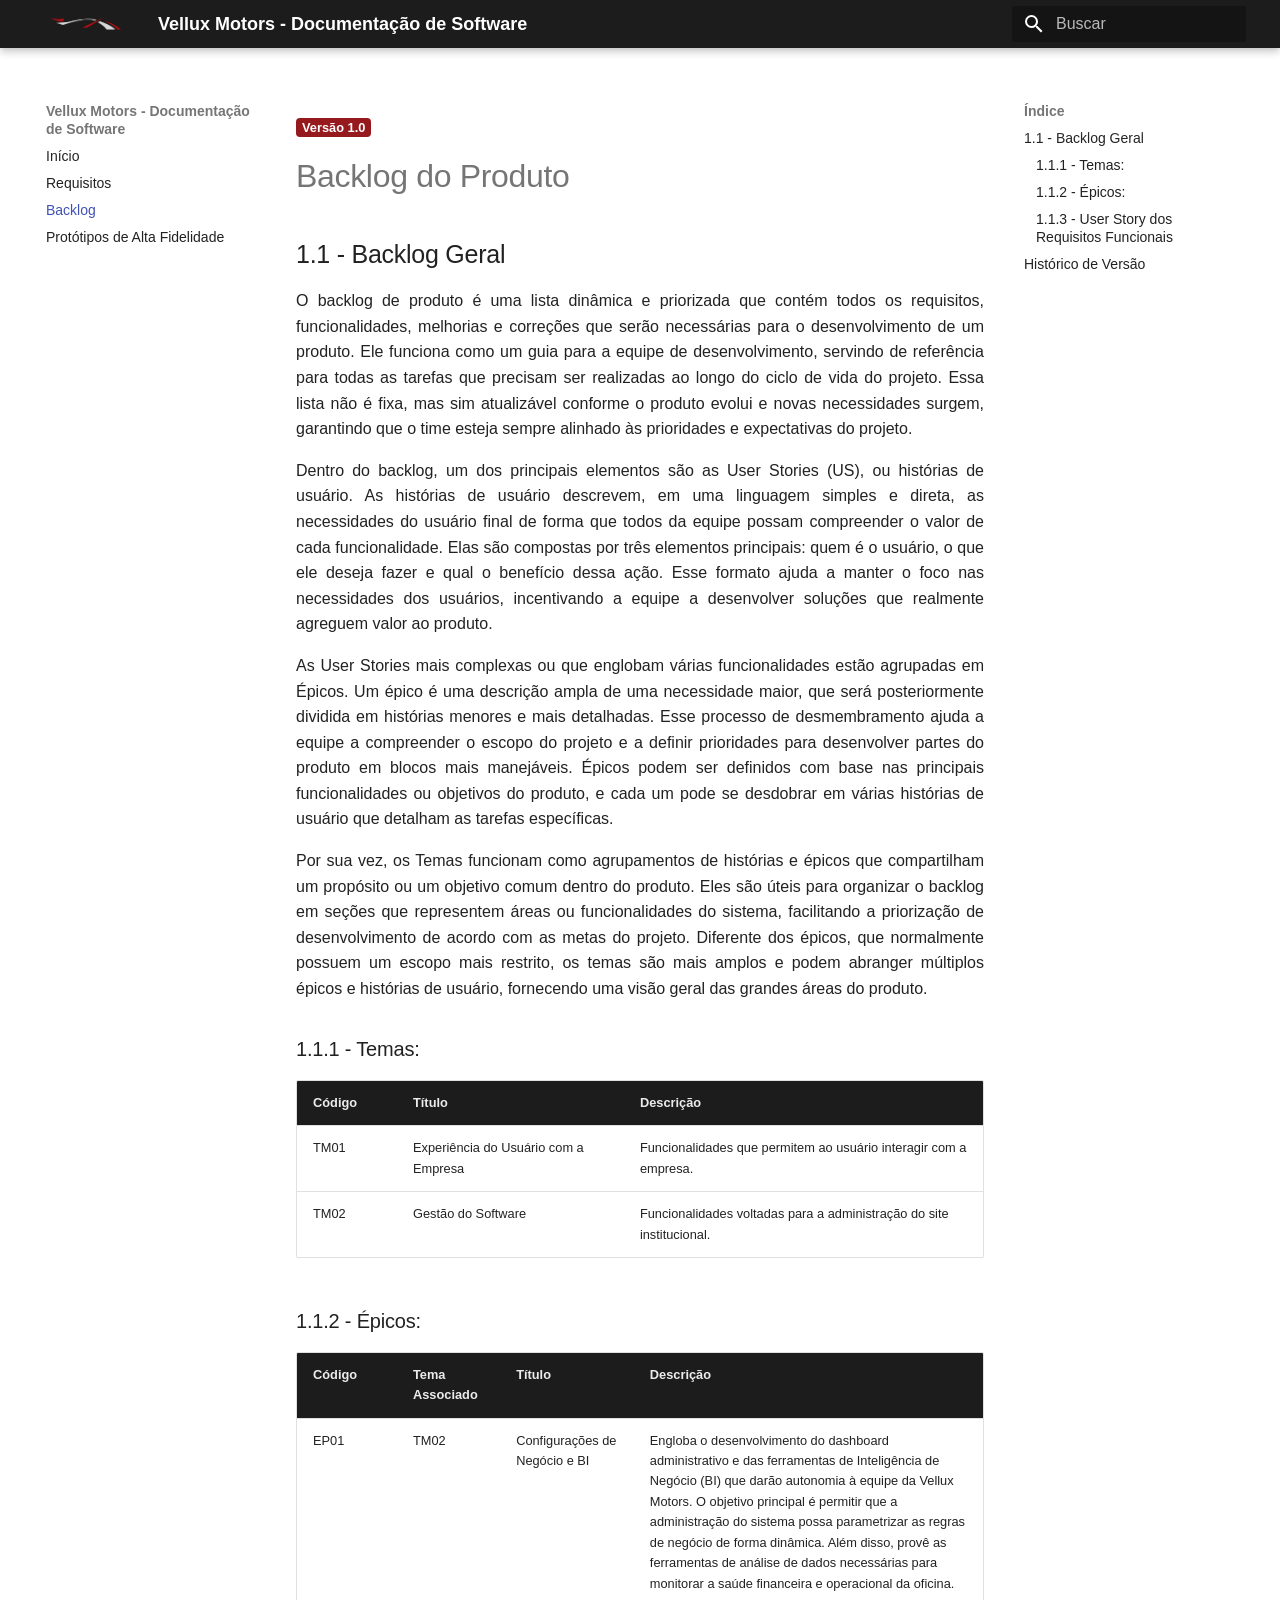
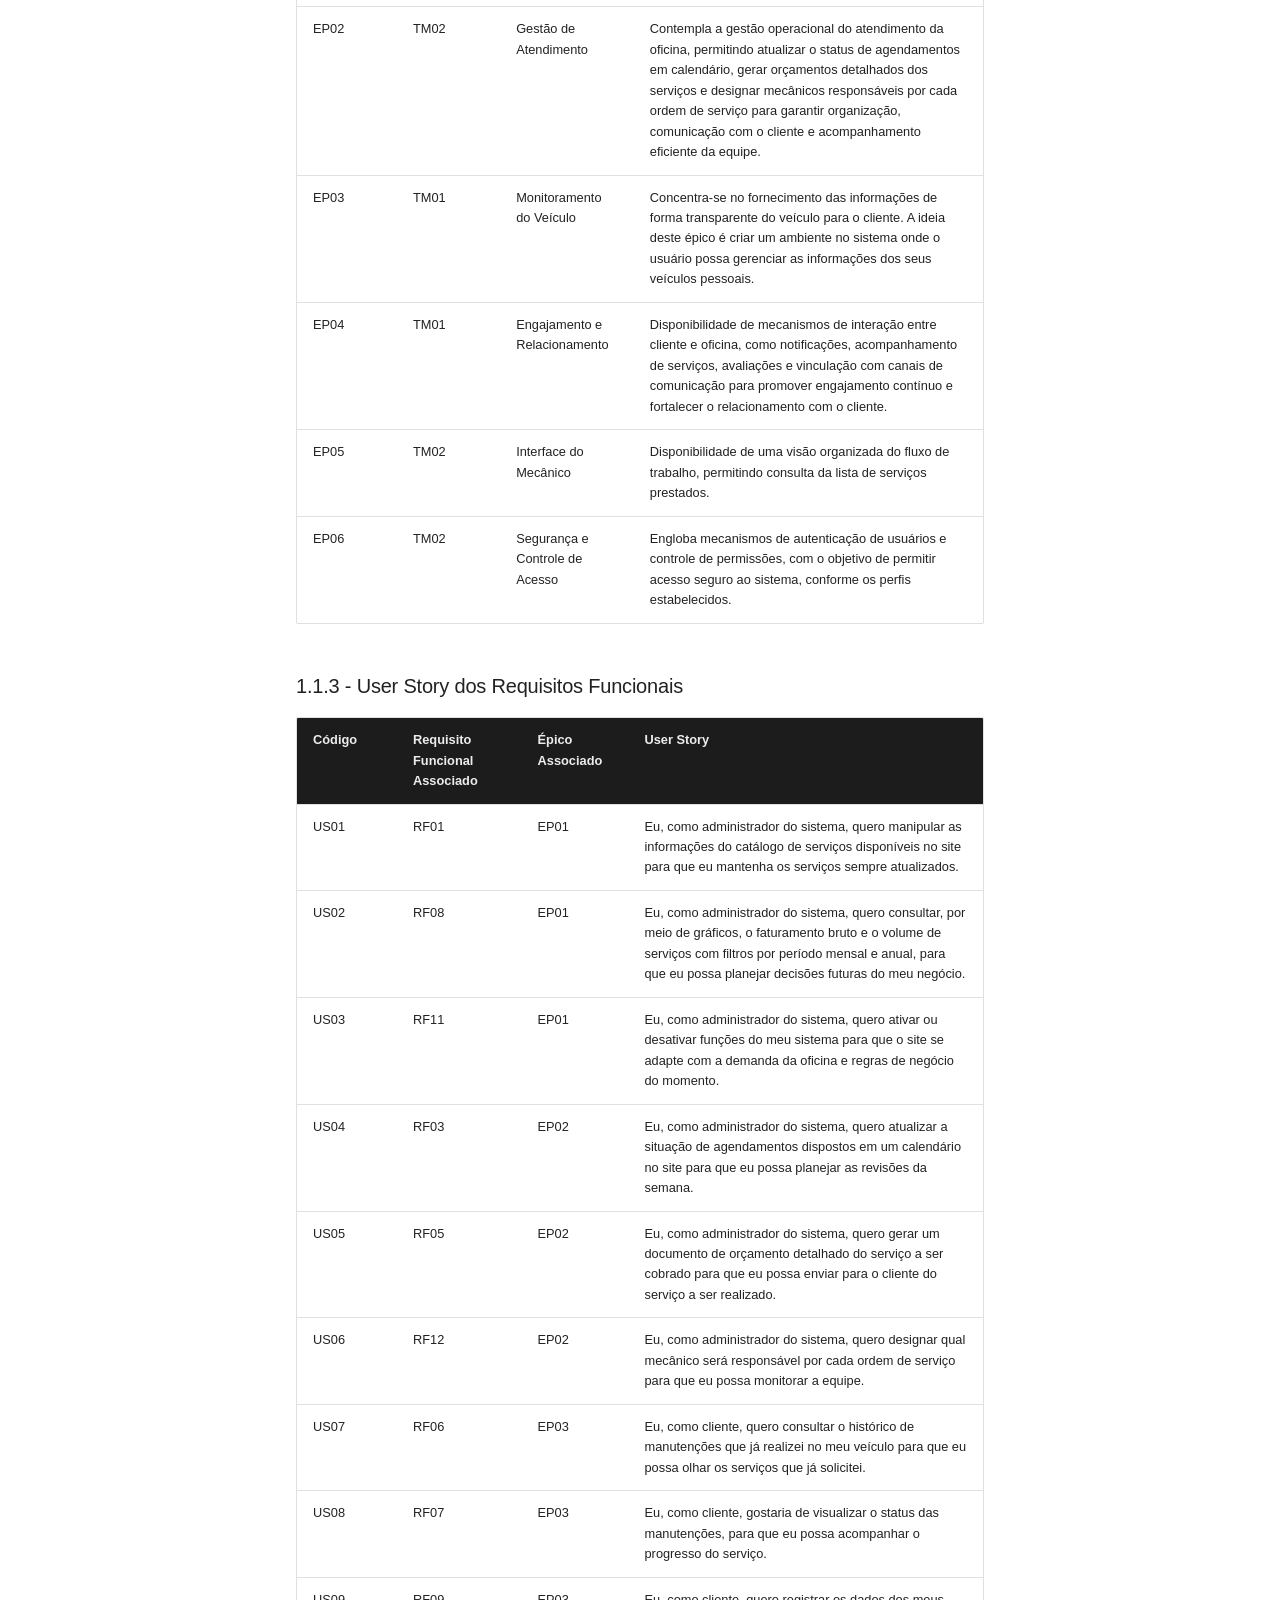
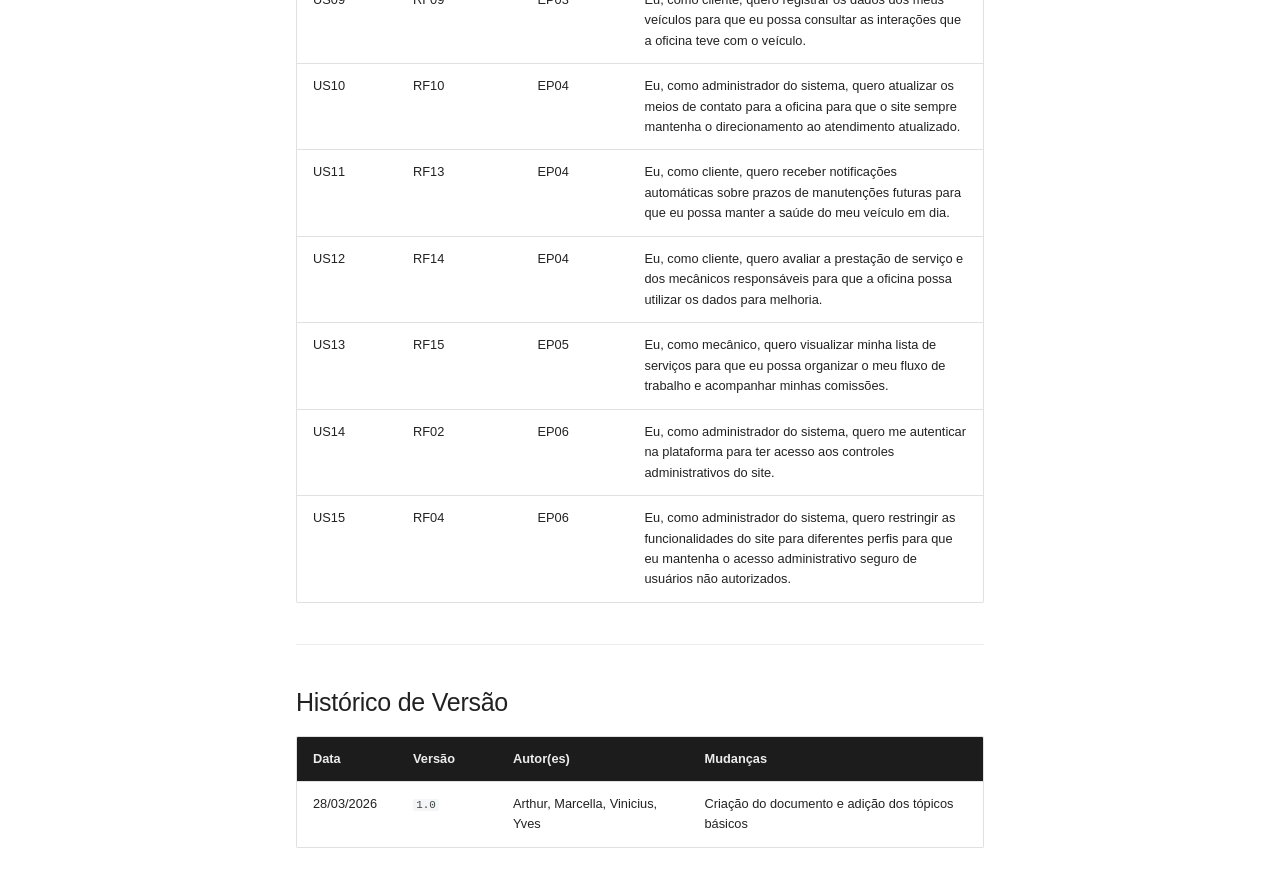
==== commit 93bf2e35: "Deployed 02462e5 with MkDocs version: 1.6.1" ====
--- a/pages/backlog/index.html
+++ b/pages/backlog/index.html
@@ -705,7 +705,7 @@
 <tr>
 <td>28/03/2026</td>
 <td><code>1.0</code></td>
-<td>Arthur, Daniel, Davi, Marcella, Vinicius, Yves</td>
+<td>Arthur, Marcella, Vinicius, Yves</td>
 <td>Criação do documento e adição dos tópicos básicos</td>
 </tr>
 </tbody>
--- a/stylesheets/styles.css
+++ b/stylesheets/styles.css
@@ -9,4 +9,8 @@
 
 .md-footer-meta__inner {
   display: none;
+}
+
+.md-typeset p {
+  text-align: justify;
 }
